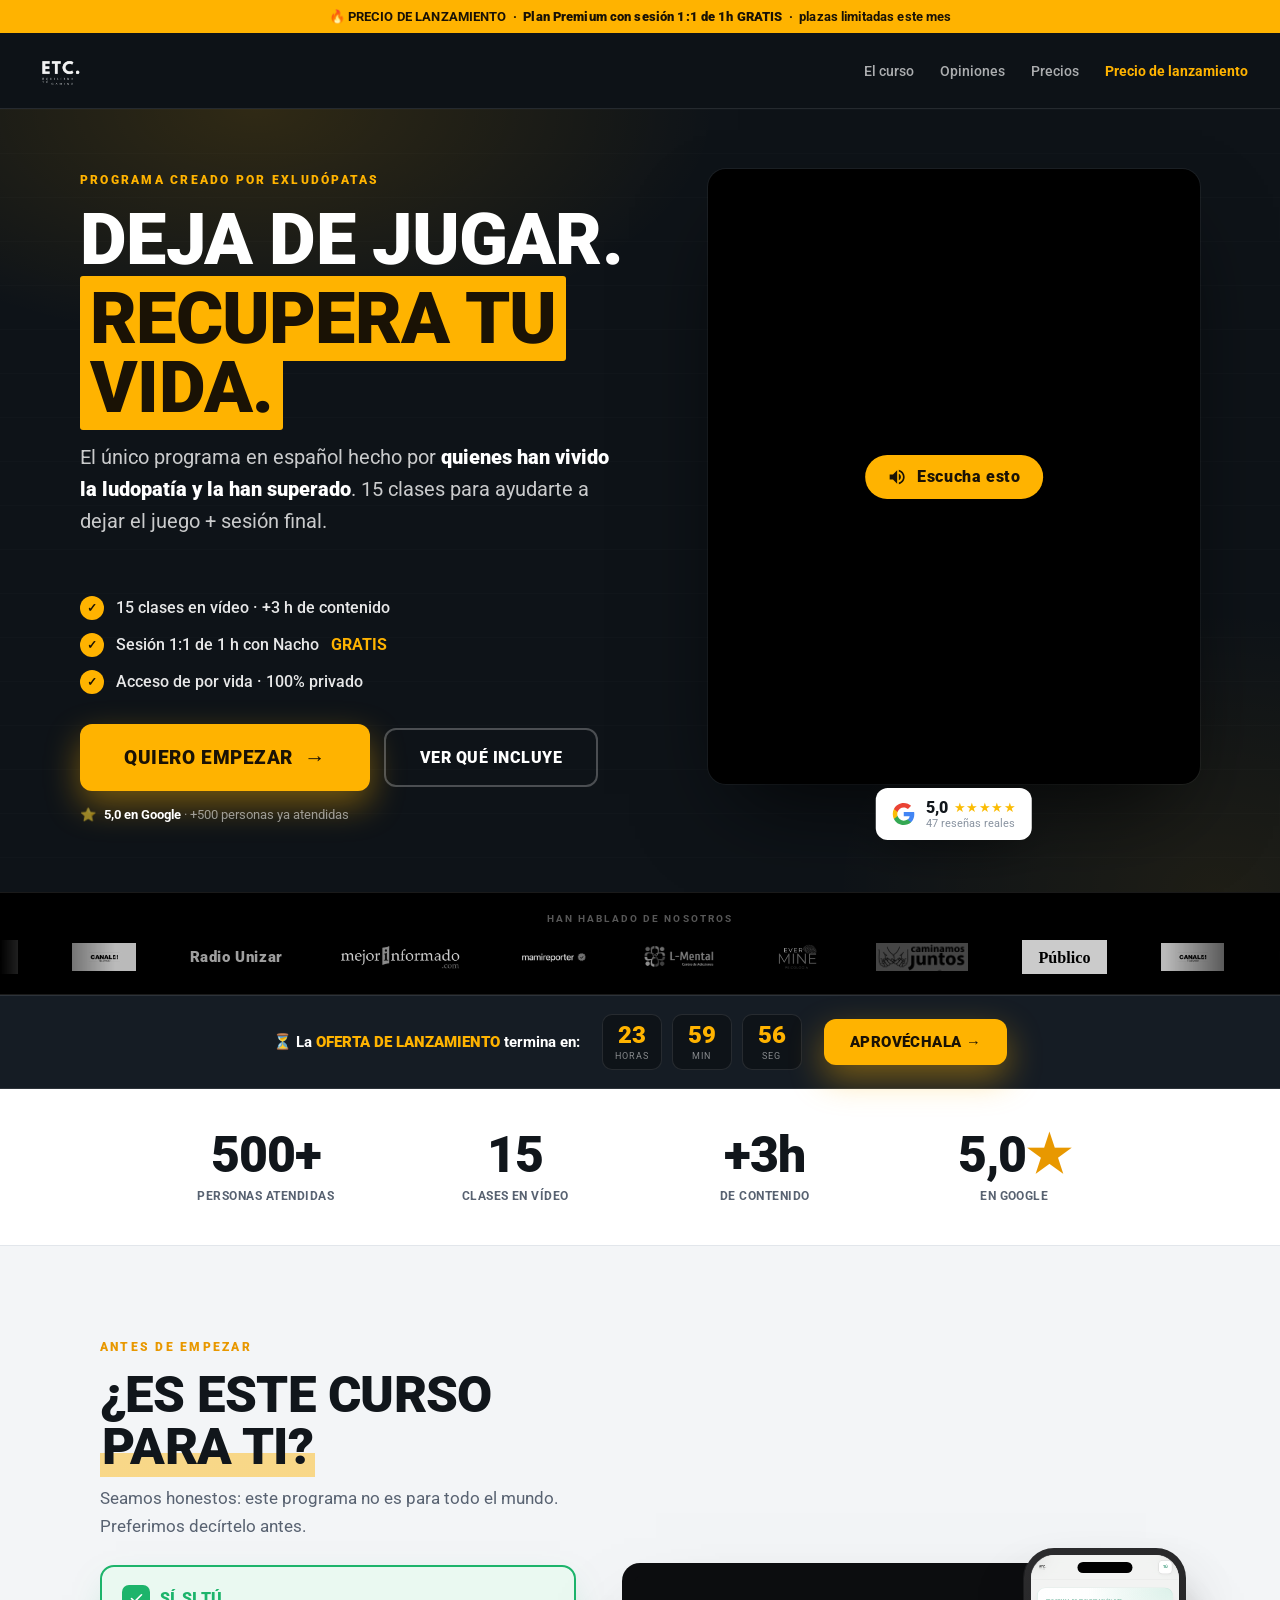
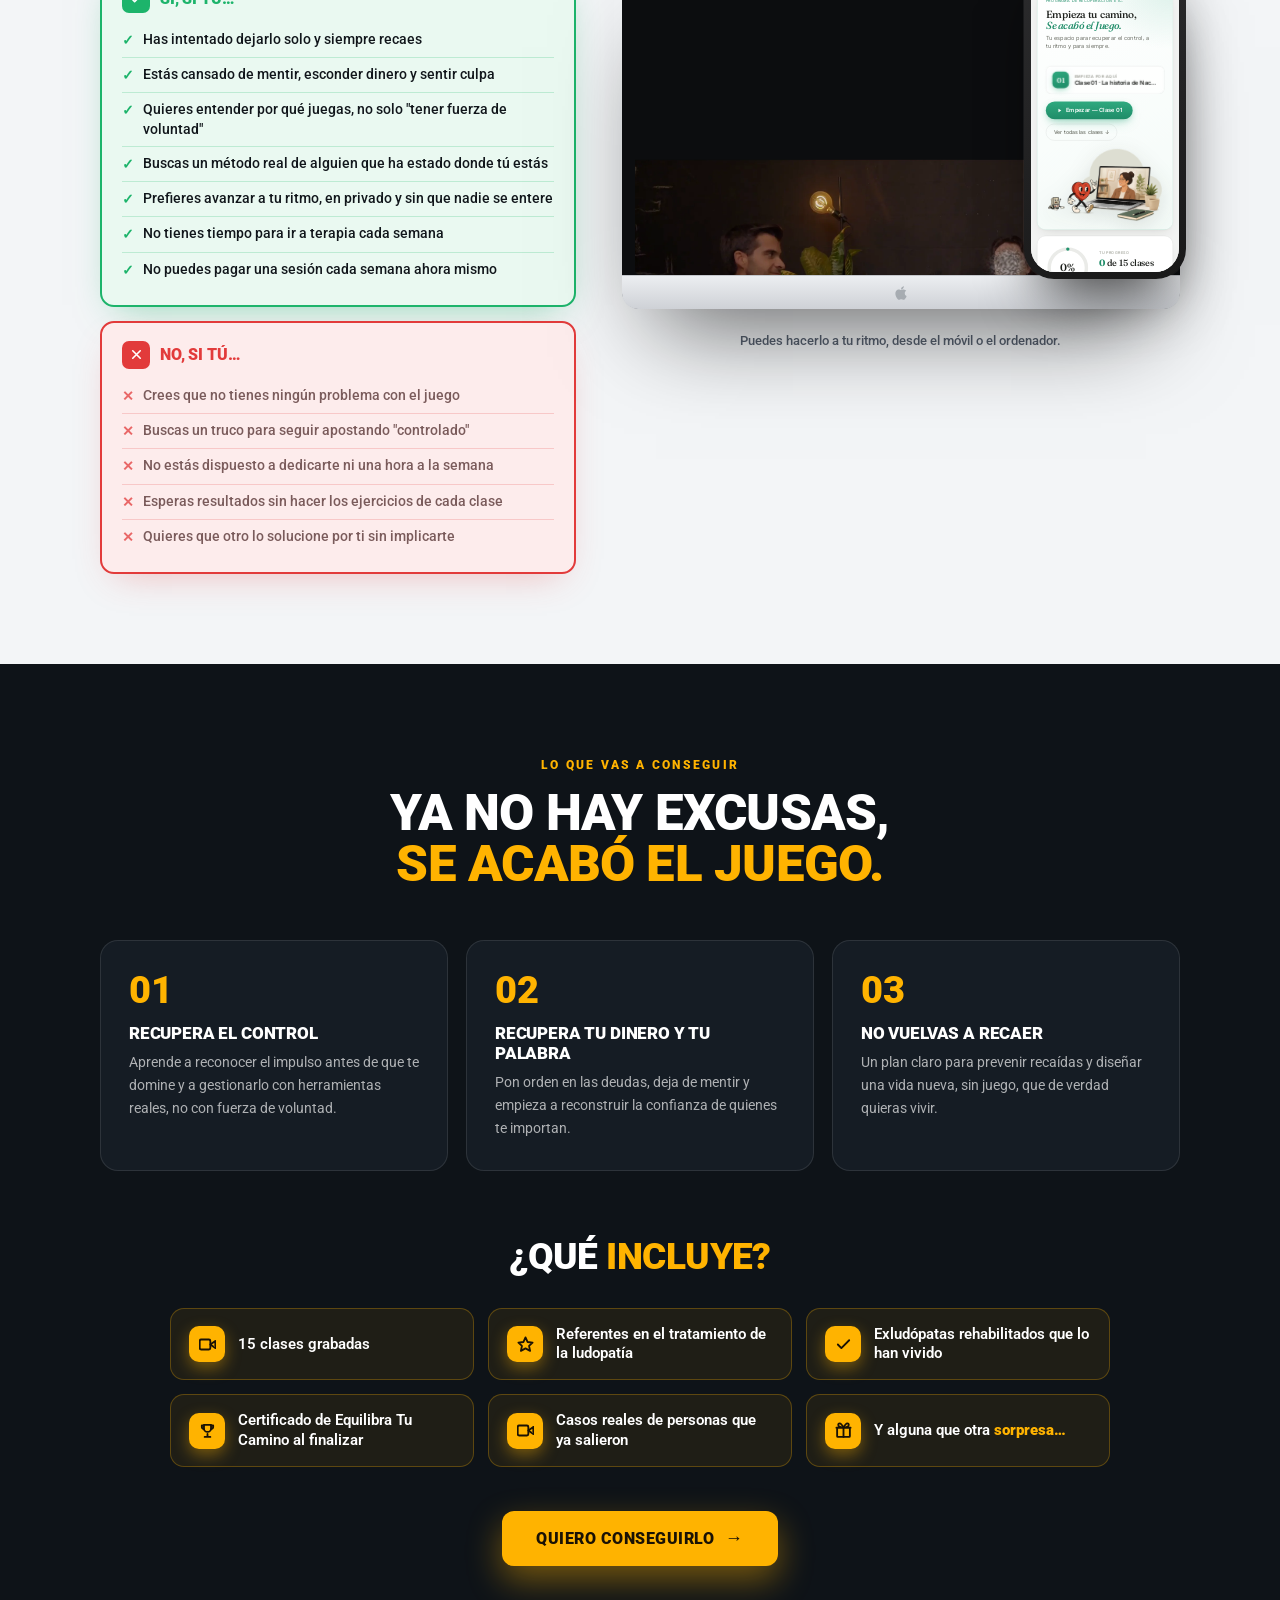
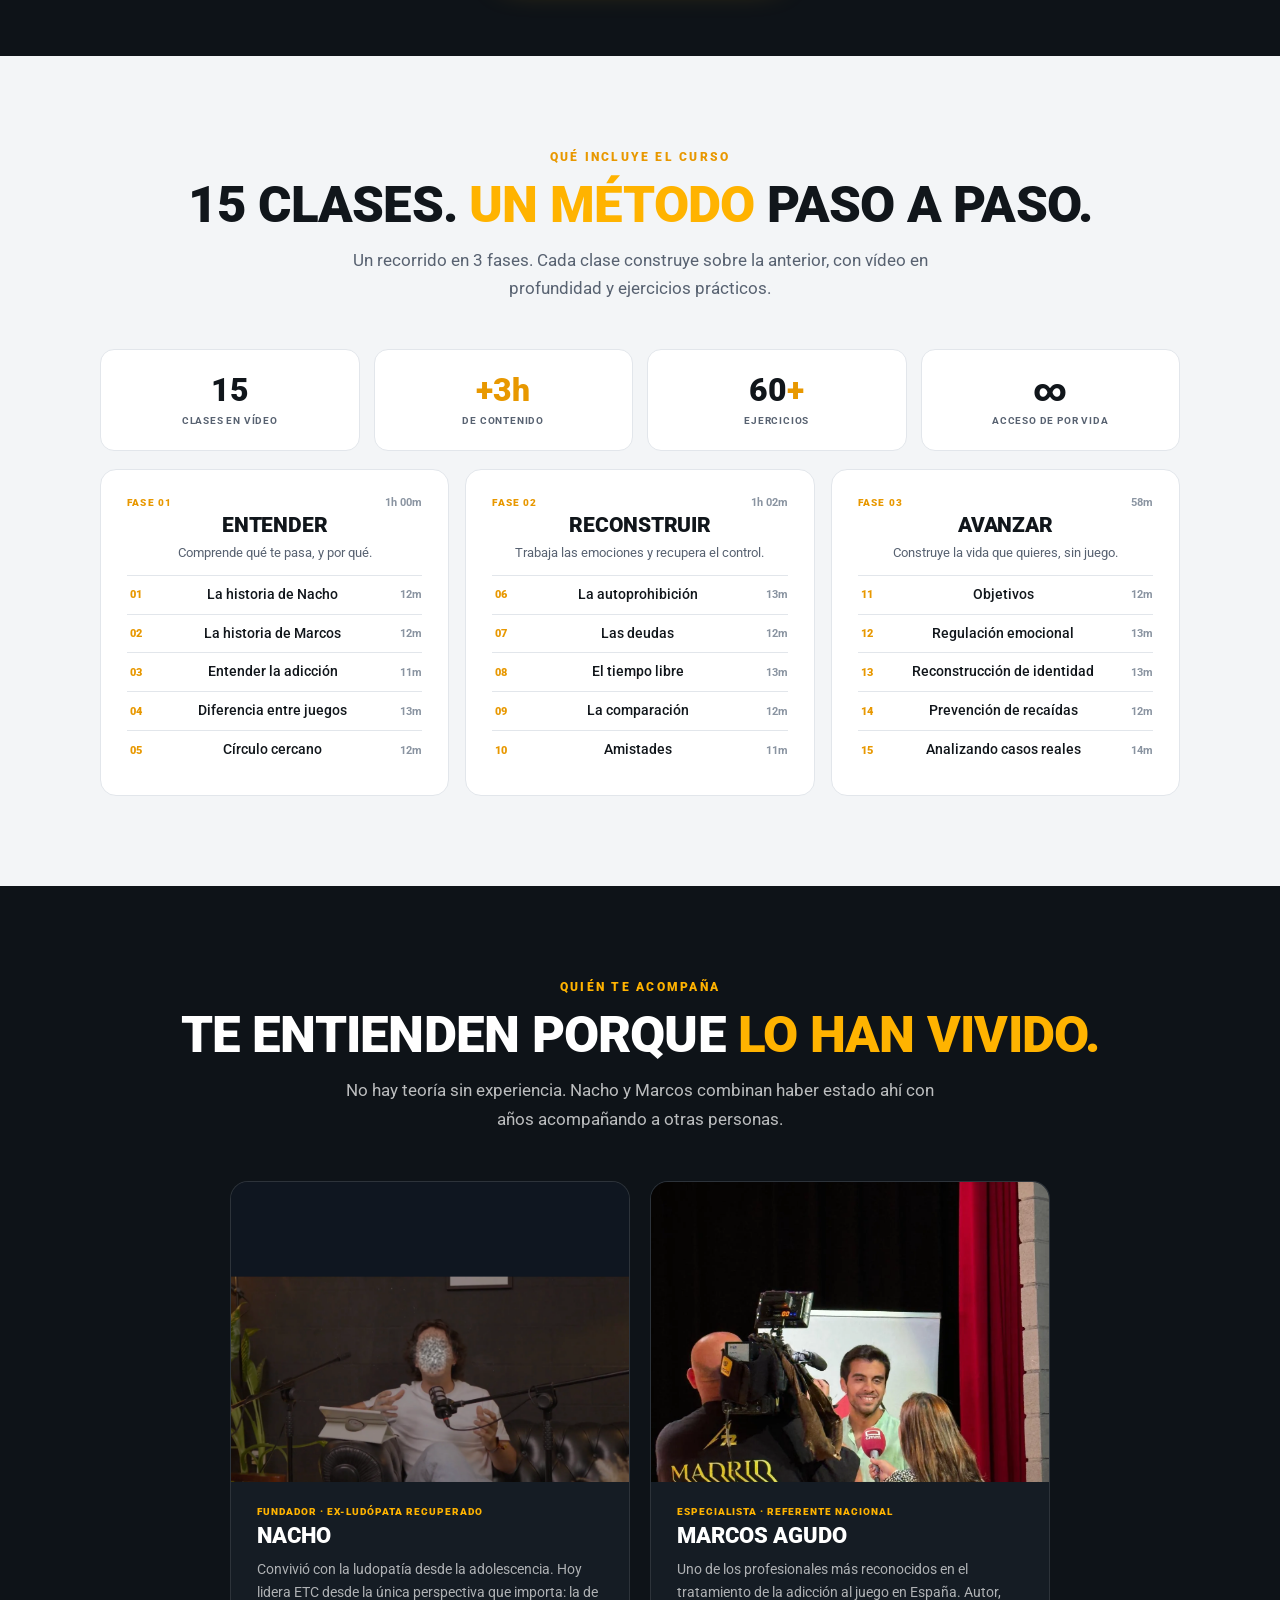
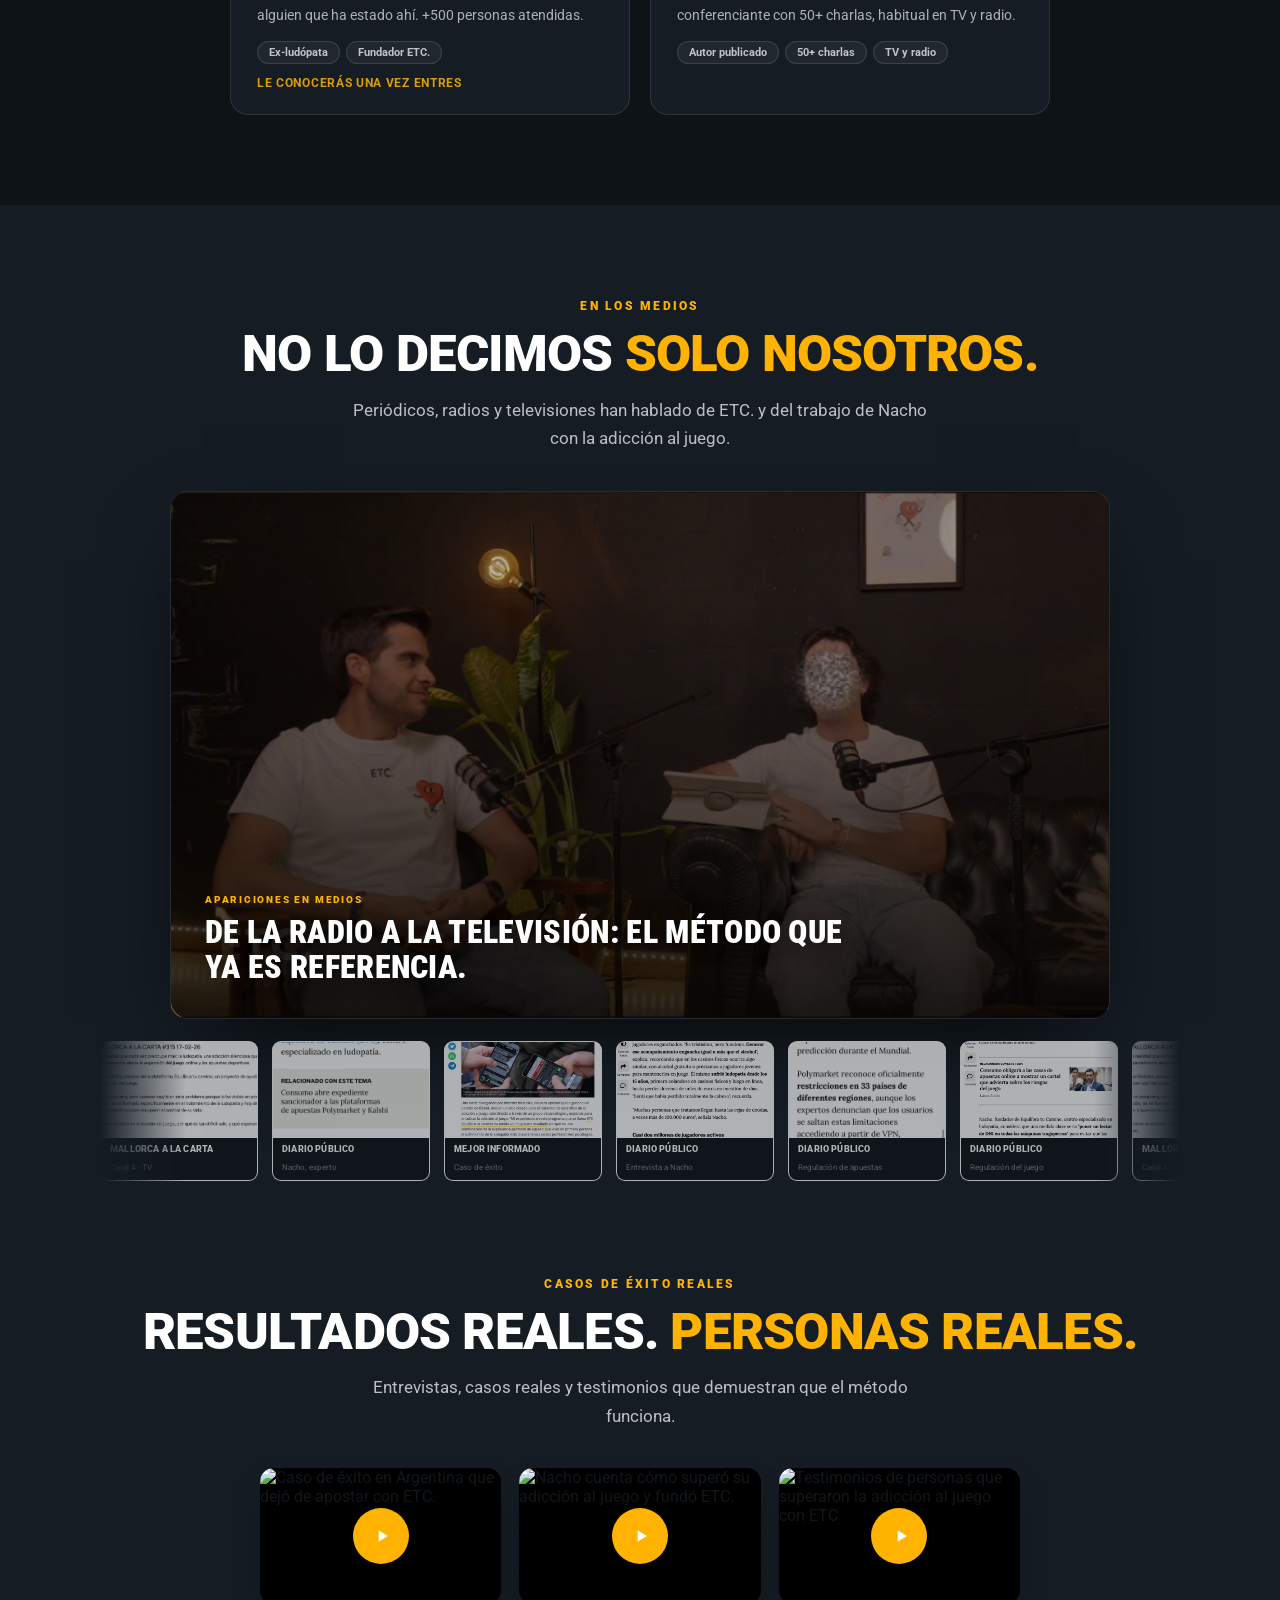
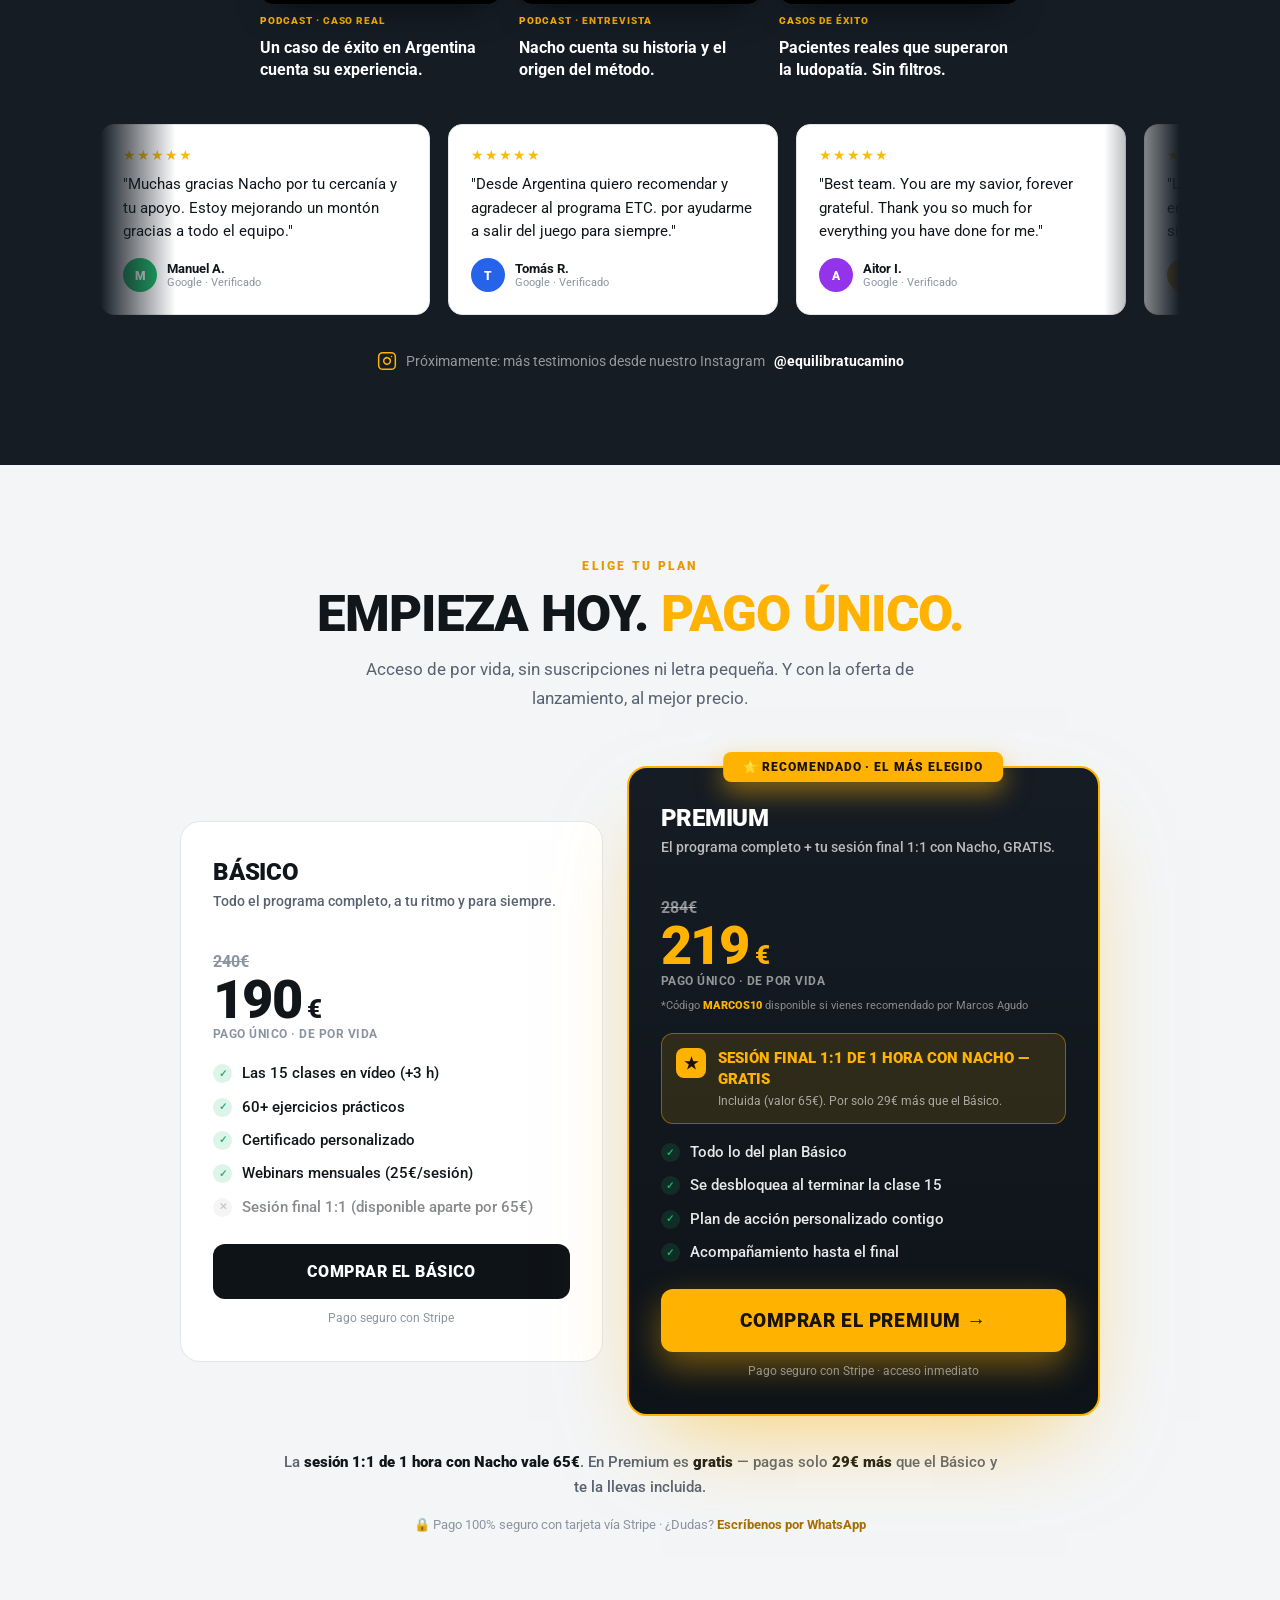
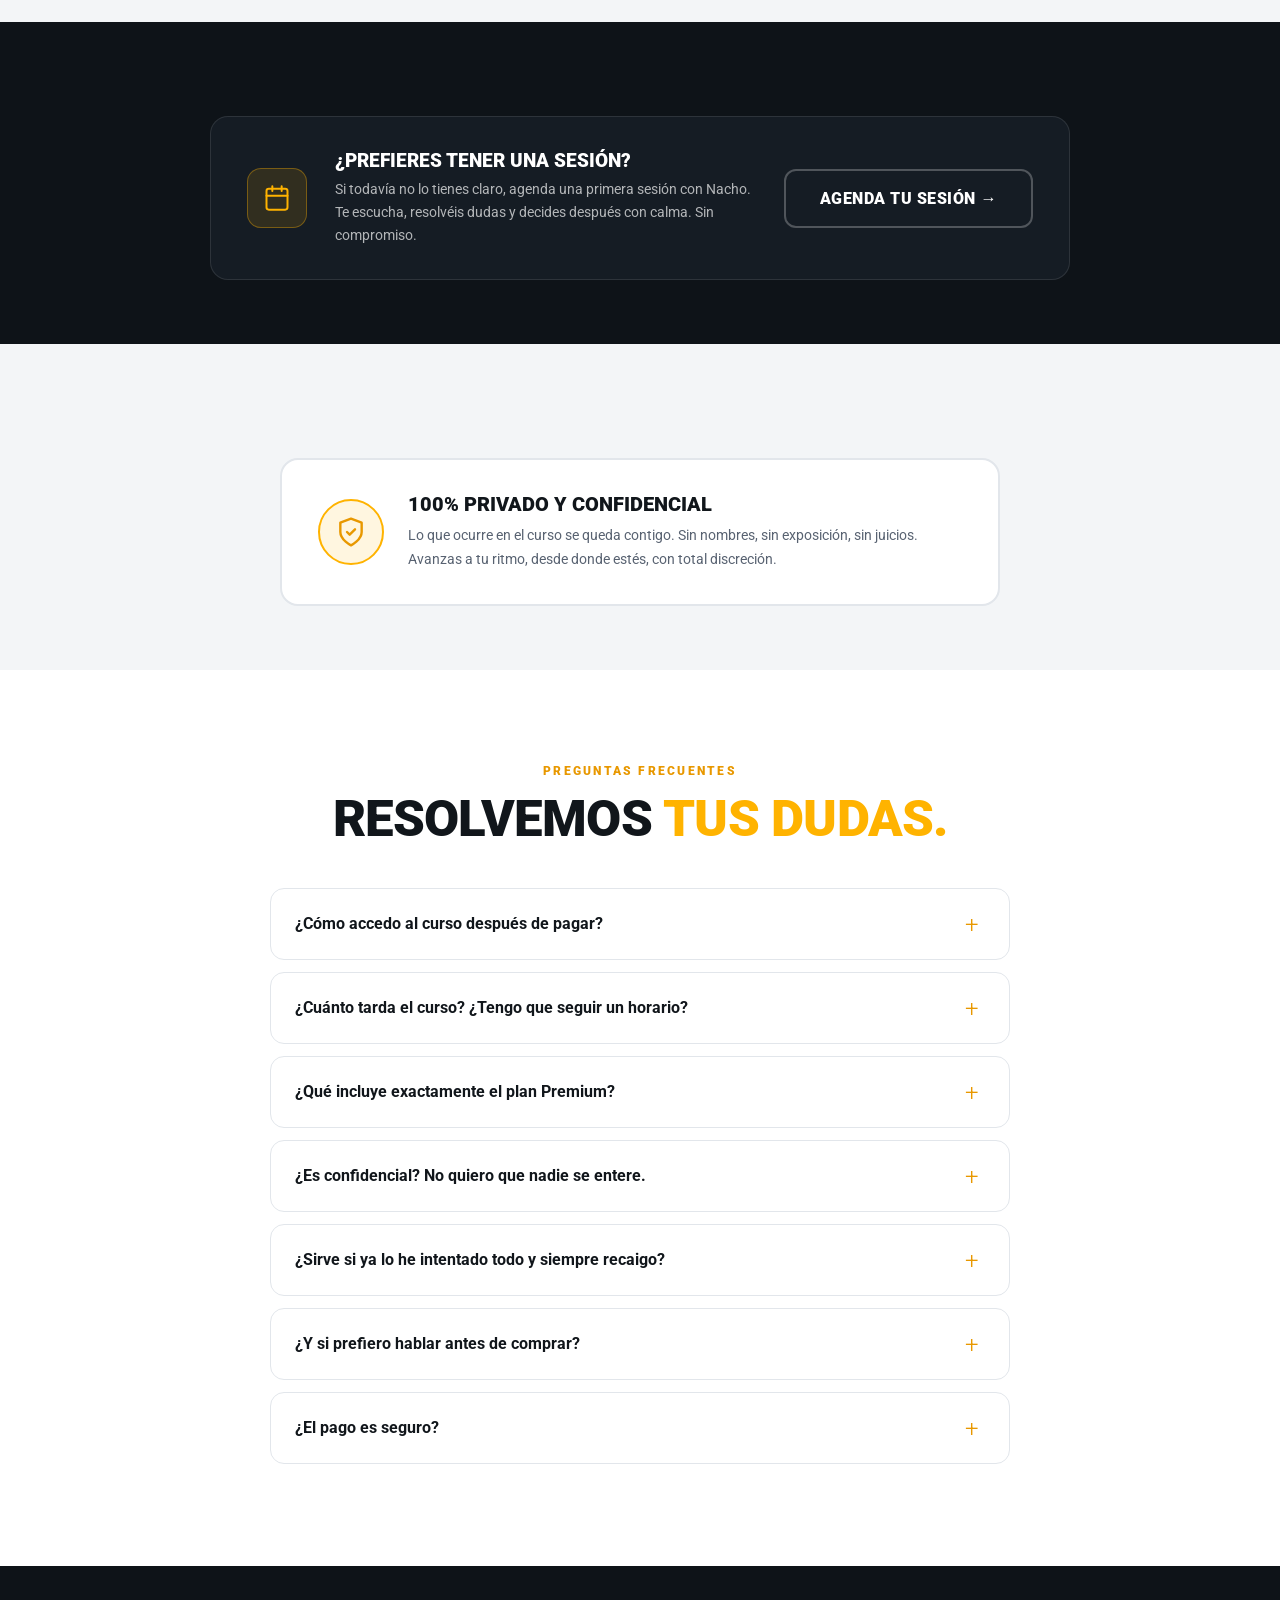
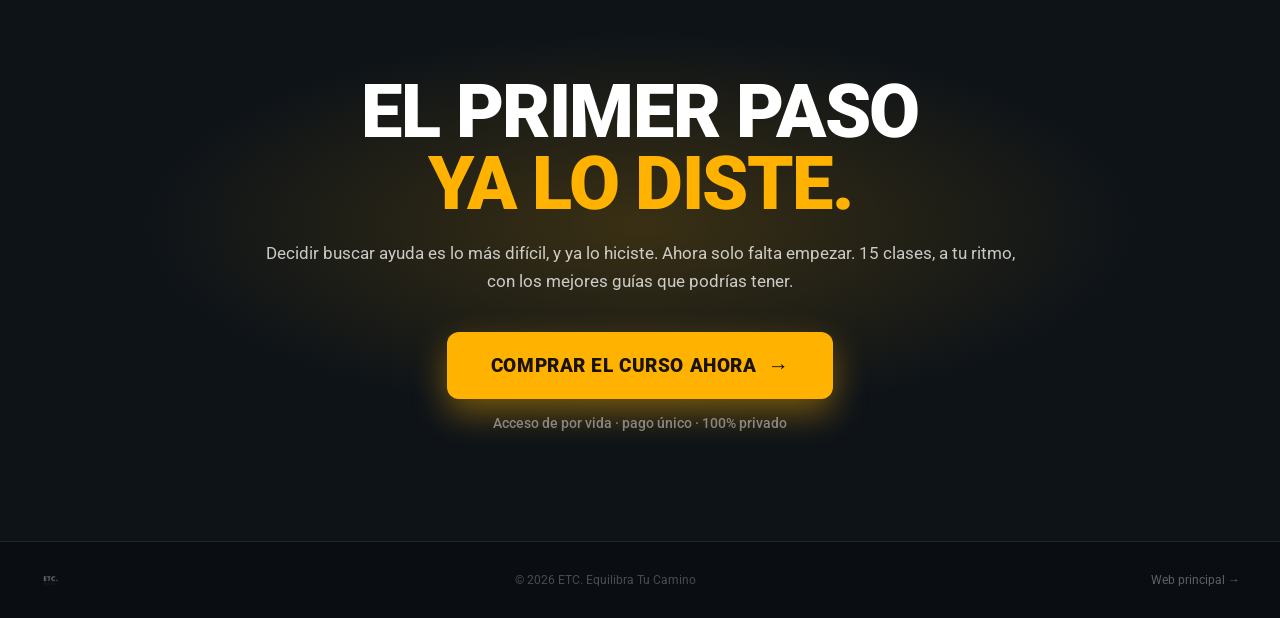
==== index.html @ bd77678f "VSL: autoplay muted al cargar, Escucha esto activa el sonido Co-Authored-By: Claude Sonnet 4.6 <nore" ====
<!DOCTYPE html>
<html lang="es">
<head>
  <meta charset="UTF-8">
  <meta name="viewport" content="width=device-width, initial-scale=1.0">
  <link rel="icon" type="image/svg+xml" href="images/favicon-landing.svg">
  <link rel="icon" type="image/png" sizes="32x32" href="images/favicon-landing-32.png">
  <link rel="icon" type="image/png" sizes="512x512" href="images/favicon-landing.png">
  <link rel="apple-touch-icon" href="images/apple-touch-icon.png">
  <title>Se Acabó el Juego — El curso para dejar la ludopatía de una vez | ETC.</title>
  <meta name="description" content="15 clases creadas por exludópatas para dejar de jugar y no recaer. Método probado por +500 personas. Acceso de por vida, certificado y sesión 1:1 con Nacho.">
  <meta property="og:type" content="website">
  <meta property="og:site_name" content="ETC. Equilibra Tu Camino">
  <meta property="og:title" content="Se Acabó el Juego — Ya se acabaron las excusas">
  <meta property="og:description" content="15 clases para salir del juego de verdad. +500 personas · 5,0★ en Google.">
  <meta property="og:image" content="https://curso.equilibratucamino.com/images/og-curso.png">
  <meta property="og:image:width" content="1200">
  <meta property="og:image:height" content="630">
  <meta property="og:url" content="https://curso.equilibratucamino.com/">
  <meta name="twitter:card" content="summary_large_image">
  <meta name="twitter:title" content="Se Acabó el Juego — Ya se acabaron las excusas">
  <meta name="twitter:description" content="15 clases para salir del juego de verdad. +500 personas · 5,0★ en Google.">
  <meta name="twitter:image" content="https://curso.equilibratucamino.com/images/og-curso.png">
  <link rel="preconnect" href="https://fonts.googleapis.com">
  <link rel="preconnect" href="https://fonts.gstatic.com" crossorigin>
  <link href="https://fonts.googleapis.com/css2?family=Roboto:ital,wght@0,400;0,500;0,700;0,900;1,700;1,900&family=Roboto+Condensed:wght@700;900&display=swap" rel="stylesheet">
  <style>
    *,*::before,*::after{box-sizing:border-box;margin:0;padding:0;}
    html{font-size:16px;scroll-behavior:smooth;-webkit-font-smoothing:antialiased;}
    body{font-family:'Roboto',-apple-system,sans-serif;color:var(--text);background:var(--ink);overflow-x:hidden;}
    a{text-decoration:none;color:inherit;}
    img{display:block;max-width:100%;}

    :root{
      --gold:#FFB300;
      --gold-d:#E89800;
      --gold-dd:#A86E00;
      --ink:#0E1318;
      --ink-2:#151C24;
      --ink-3:#1C2530;
      --navy:#0A0E13;
      --soft:#F3F5F7;
      --soft-2:#E9ECEF;
      --paper:#FFFFFF;
      --text:#11161B;
      --muted:#586271;
      --subtle:#8A94A1;
      --line:#E2E6EB;
      --line-dk:rgba(255,255,255,.10);
      --green:#1DB46B;
      --red:#E23B3B;
    }

    /* DISPLAY TYPE — Roboto Black, ancha, mayúsculas */
    .disp{font-family:'Roboto',sans-serif;font-weight:900;text-transform:uppercase;letter-spacing:-.01em;line-height:.96;}
    .cond{font-family:'Roboto Condensed','Roboto',sans-serif;}
    .kick{display:inline-block;font-weight:900;font-size:.78rem;letter-spacing:.18em;text-transform:uppercase;color:var(--gold-d);}
    .kick--l{color:var(--gold);}
    .u-gold{color:var(--gold);}
    .hl-gold{background:var(--gold);color:#1A1205;padding:0 .14em;border-radius:3px;box-decoration-break:clone;-webkit-box-decoration-break:clone;}
    .uline{background:linear-gradient(transparent 60%,rgba(255,179,0,.45) 60%);padding:0 .04em;}

    /* ════ TOPBAR ════ */
    .topbar{background:var(--gold);color:#1A1205;text-align:center;font-weight:700;font-size:.82rem;padding:9px 16px;position:relative;z-index:300;letter-spacing:.01em;}
    .topbar b{font-weight:900;}
    @media(max-width:560px){.topbar{font-size:.72rem;padding:8px 10px;}}

    /* ════ NAV ════ */
    .nav{position:sticky;top:0;z-index:250;height:76px;background:rgba(14,19,24,.92);backdrop-filter:blur(18px);display:flex;align-items:center;padding:0 32px;gap:22px;border-bottom:1px solid var(--line-dk);}
    .nav__logo img{height:54px;width:auto;filter:brightness(0) invert(1);opacity:.95;}
    .nav__links{display:flex;align-items:center;gap:26px;margin-left:auto;}
    .nav__link{font-size:.86rem;font-weight:500;color:rgba(255,255,255,.66);transition:color .15s;}
    .nav__link:hover{color:#fff;}
    .nav__cta{background:var(--gold);color:#1A1205;font-size:.85rem;font-weight:900;text-transform:uppercase;letter-spacing:.03em;padding:11px 22px;border-radius:8px;box-shadow:0 6px 18px rgba(255,179,0,.34);transition:transform .15s,box-shadow .15s;}
    .nav__cta:hover{transform:translateY(-2px);box-shadow:0 10px 26px rgba(255,179,0,.5);}
    @media(max-width:760px){.nav__links{display:none;}.nav{padding:0 16px;height:66px;}.nav__logo img{height:46px;}.nav__cta{padding:10px 16px;}}

    /* ════ BUTTONS ════ */
    .btn{display:inline-flex;align-items:center;justify-content:center;gap:11px;font-family:'Roboto',sans-serif;font-weight:900;text-transform:uppercase;letter-spacing:.03em;cursor:pointer;border:none;border-radius:12px;transition:transform .16s,box-shadow .16s,filter .16s;}
    .btn--xl{font-size:1.2rem;padding:22px 44px;}
    .btn--lg{font-size:1.02rem;padding:18px 34px;}
    .btn--gold{background:var(--gold);color:#1A1205;box-shadow:0 14px 34px rgba(255,179,0,.42);animation:pump 2.4s ease-in-out infinite;}
    .btn--gold:hover{transform:translateY(-3px) scale(1.01);filter:brightness(1.05);box-shadow:0 22px 52px rgba(255,179,0,.6);animation-play-state:paused;}
    @keyframes pump{0%,100%{transform:translateY(0) scale(1);box-shadow:0 14px 34px rgba(255,179,0,.4);}50%{transform:translateY(-3px) scale(1.018);box-shadow:0 22px 54px rgba(255,179,0,.62);}}
    @media(prefers-reduced-motion:reduce){.btn--gold{animation:none;}}
    .btn--dark{background:var(--ink);color:#fff;}
    .btn--dark:hover{transform:translateY(-2px);filter:brightness(1.2);}
    .btn--ghost{background:transparent;color:#fff;border:2px solid rgba(255,255,255,.25);}
    .btn--ghost:hover{border-color:var(--gold);color:var(--gold);transform:translateY(-2px);}
    .btn__arr{font-size:1.1em;line-height:1;}

    /* ════ HERO ════ */
    .hero{position:relative;overflow:hidden;background:var(--ink);padding:60px 24px 70px;}
    .hero::before{content:'';position:absolute;inset:0;background:radial-gradient(ellipse 60% 50% at 20% 0%,rgba(255,179,0,.14) 0%,transparent 60%),radial-gradient(ellipse 50% 60% at 95% 100%,rgba(255,179,0,.07) 0%,transparent 60%);pointer-events:none;}
    .hero::after{content:'';position:absolute;inset:0;background-image:linear-gradient(rgba(255,255,255,.022) 1px,transparent 1px);background-size:100% 44px;pointer-events:none;opacity:.6;}
    .hero__in{position:relative;z-index:2;max-width:1120px;margin:0 auto;display:grid;grid-template-columns:1.08fr .92fr;grid-template-rows:auto 1fr;grid-template-areas:"copy-top media" "copy-bot media";gap:40px 50px;}
    .hero__copy-top{grid-area:copy-top;}
    .hero__copy-bot{grid-area:copy-bot;}
    .hero__media{grid-area:media;position:relative;z-index:2;}
    .hero__h1{font-size:clamp(2.6rem,5.6vw,4.9rem);color:#fff;margin:18px 0 20px;}
    .hero__h1 .ln{display:block;}
    /* Entrada escalonada y dramática del titular: L1 desde la izquierda, L2 desde la derecha */
    @keyframes heroInL{from{opacity:0;transform:translateX(-80px);filter:blur(7px);}to{opacity:1;transform:translateX(0);filter:blur(0);}}
    @keyframes heroInR{from{opacity:0;transform:translateX(80px);filter:blur(7px);}to{opacity:1;transform:translateX(0);filter:blur(0);}}
    .hero__h1 .ln{opacity:0;will-change:transform,opacity,filter;}
    .hero__h1 .ln:nth-child(1){animation:heroInL .95s cubic-bezier(.16,1,.3,1) .15s both;}
    .hero__h1 .ln:nth-child(2){margin-top:.14em;animation:heroInR 1.05s cubic-bezier(.16,1,.3,1) .8s both;}
    @media (prefers-reduced-motion: reduce){.hero__h1 .ln{opacity:1 !important;animation:none !important;transform:none !important;filter:none !important;}}
    .hero__sub{font-size:clamp(1.04rem,1.6vw,1.24rem);font-weight:400;color:rgba(255,255,255,.78);line-height:1.6;max-width:540px;margin-bottom:18px;}
    .hero__sub b{font-weight:900;color:#fff;}
    .hero__ticks{list-style:none;margin:0 0 30px;display:inline-flex;flex-direction:column;gap:13px;text-align:left;}
    .hero__ticks li{display:flex;align-items:center;gap:12px;font-size:1rem;font-weight:500;color:rgba(255,255,255,.9);}
    .hero__ticks .tk{flex-shrink:0;width:24px;height:24px;border-radius:50%;background:var(--gold);color:#1A1205;display:flex;align-items:center;justify-content:center;font-weight:900;font-size:.72rem;}
    .hero__cta{display:flex;flex-wrap:wrap;gap:14px;align-items:center;}
    .hero__guar{margin-top:16px;font-size:.82rem;color:rgba(255,255,255,.55);display:flex;align-items:center;gap:8px;}
    .hero__guar b{color:#fff;font-weight:700;}

    .hero__media{position:relative;z-index:2;}
    .vsl{position:relative;border-radius:18px;overflow:hidden;aspect-ratio:4/5;background:#000;box-shadow:0 40px 90px -30px rgba(0,0,0,.8),0 0 0 1px rgba(255,255,255,.06);cursor:pointer;}
    .vsl img{width:100%;height:100%;object-fit:cover;transition:transform .5s,opacity .3s;}
    .vsl:hover img{transform:scale(1.04);opacity:.9;}
    /* Botón "Mira esto" encima del vídeo */
    .sound-gate{display:none;}
    .vsl__mira{position:absolute;top:50%;left:50%;transform:translate(-50%,-50%);z-index:8;display:flex;align-items:center;gap:10px;background:var(--gold);color:#1A1205;font-family:'Roboto',sans-serif;font-weight:900;font-size:1rem;letter-spacing:.04em;padding:12px 22px;border-radius:999px;border:none;cursor:pointer;box-shadow:0 4px 24px rgba(0,0,0,.45);animation:miraPulse 1.6s ease-in-out infinite;-webkit-tap-highlight-color:transparent;white-space:nowrap;}
    .vsl__mira svg{width:20px;height:20px;fill:#1A1205;flex-shrink:0;}
    @keyframes miraPulse{0%,100%{box-shadow:0 4px 24px rgba(0,0,0,.45),0 0 0 0 rgba(255,179,0,.6);}60%{box-shadow:0 4px 24px rgba(0,0,0,.45),0 0 0 14px rgba(255,179,0,0);}}
    /* mini control mute tras el gate */
    .vsl__unmute-banner{display:none;}
    @keyframes pulse-border{0%,100%{box-shadow:0 0 0 0 rgba(255,255,255,.4);}50%{box-shadow:0 0 0 6px rgba(255,255,255,0);}}
    .vsl__controls{position:absolute;top:10px;right:10px;z-index:6;display:none;gap:6px;}
    .vsl__ctrl{background:rgba(0,0,0,.45);border:none;border-radius:50%;width:32px;height:32px;display:flex;align-items:center;justify-content:center;cursor:pointer;backdrop-filter:blur(4px);}
    .vsl__ctrl svg{width:16px;height:16px;fill:#fff;}
    .vsl iframe{position:absolute;inset:0;width:100%;height:100%;border:0;}
    .gtag{position:absolute;bottom:-18px;left:50%;transform:translateX(-50%);z-index:3;display:flex;align-items:center;gap:10px;background:#fff;border-radius:12px;padding:10px 16px;box-shadow:0 18px 44px -16px rgba(0,0,0,.6);white-space:nowrap;}
    .gtag b{font-weight:900;font-size:1rem;color:var(--text);}
    .gtag .st{color:#FBBC04;font-size:.84rem;letter-spacing:.5px;}
    .gtag .sub{font-size:.66rem;color:var(--subtle);}

    @media(max-width:880px){
      .hero__in{display:flex;flex-direction:column;gap:0;text-align:center;}
      .hero__copy-top{padding:24px 0 18px;text-align:center;}
      .hero__copy-bot{padding:20px 0 0;text-align:center;}
      .hero__sub{margin-left:auto;margin-right:auto;}
      .hero__ticks{align-self:center;align-items:flex-start;}
      .hero__cta,.hero__guar{justify-content:center;}
      .hero__media{width:100%;margin:0;}
      .vsl{aspect-ratio:4/5;border-radius:0;box-shadow:none;}
      .gtag{position:relative;bottom:auto;left:auto;transform:none;margin:16px auto 0;font-size:.82rem;}
    }

    /* ════ COUNTDOWN BAR ════ */
    .cd{background:var(--ink-2);border-top:1px solid var(--line-dk);border-bottom:1px solid var(--line-dk);padding:18px 24px;}
    .cd__in{max-width:1000px;margin:0 auto;display:flex;align-items:center;justify-content:center;gap:22px;flex-wrap:wrap;}
    .cd__txt{font-weight:700;color:#fff;font-size:.96rem;}
    .cd__txt b{color:var(--gold);font-weight:900;text-transform:uppercase;}
    .cd__clock{display:flex;gap:10px;}
    .cd__box{background:var(--ink);border:1px solid var(--line-dk);border-radius:10px;padding:8px 12px;text-align:center;min-width:60px;}
    .cd__n{font-family:'Roboto',sans-serif;font-weight:900;font-size:1.5rem;color:var(--gold);line-height:1;}
    .cd__l{font-size:.56rem;letter-spacing:.1em;text-transform:uppercase;color:rgba(255,255,255,.5);margin-top:4px;}

    /* ════ STATS ════ */
    .stats{background:var(--paper);padding:42px 24px;border-bottom:1px solid var(--line);}
    .stats__g{max-width:980px;margin:0 auto;display:grid;grid-template-columns:repeat(4,1fr);gap:18px;}
    .stat{text-align:center;}
    .stat__n{font-family:'Roboto',sans-serif;font-weight:900;font-size:clamp(2.1rem,4vw,3.1rem);color:var(--text);line-height:1;letter-spacing:-.02em;}
    .stat__n .u{color:var(--gold-d);}
    .stat__l{font-size:.74rem;font-weight:700;text-transform:uppercase;letter-spacing:.04em;color:var(--muted);margin-top:9px;}
    @media(max-width:620px){.stats__g{grid-template-columns:1fr 1fr;gap:28px 14px;}}

    /* ════ SECTIONS ════ */
    .sec{padding:90px 24px;}
    .sec--sm{padding:64px 24px;}
    .wrap{max-width:1080px;margin:0 auto;}
    .center{text-align:center;}
    .bg-soft{background:var(--soft);}
    .bg-paper{background:var(--paper);}
    .bg-ink{background:var(--ink);}
    .bg-ink2{background:var(--ink-2);}
    .h2{font-family:'Roboto',sans-serif;font-weight:900;text-transform:uppercase;line-height:1.0;letter-spacing:-.015em;font-size:clamp(1.9rem,4.2vw,3.2rem);margin:14px 0 0;}
    .bg-soft .h2,.bg-paper .h2{color:var(--text);}
    .bg-ink .h2,.bg-ink2 .h2{color:#fff;}
    .lead{font-size:1.05rem;font-weight:400;line-height:1.7;max-width:600px;margin-top:16px;}
    .center .lead{margin-left:auto;margin-right:auto;}
    .bg-soft .lead,.bg-paper .lead{color:var(--muted);}
    .bg-ink .lead,.bg-ink2 .lead{color:rgba(255,255,255,.72);}

    /* ════ PARA QUIÉN ════ */
    .who{display:grid;grid-template-columns:1fr 1fr;gap:20px;margin-top:48px;text-align:left;}
    .who-c{border-radius:18px;padding:34px 32px;}
    .who-yes{background:#EAF9F1;border:2px solid var(--green);box-shadow:0 14px 36px -16px rgba(29,180,107,.5);}
    .who-no{background:#FDECEC;border:2px solid var(--red);box-shadow:0 14px 36px -16px rgba(226,59,59,.34);}
    .who-c h3{font-family:'Roboto',sans-serif;font-weight:900;text-transform:uppercase;font-size:1.2rem;letter-spacing:-.01em;margin-bottom:18px;display:flex;align-items:center;gap:12px;}
    .who-yes h3{color:var(--green);}
    .who-no h3{color:var(--muted);}
    .who-c h3 .ic{width:36px;height:36px;border-radius:9px;display:flex;align-items:center;justify-content:center;color:#fff;flex-shrink:0;}
    .who-yes h3 .ic{background:var(--green);}
    .who-no h3{color:var(--red);}
    .who-no h3 .ic{background:var(--red);}
    .who-li{display:flex;align-items:flex-start;gap:12px;padding:11px 0;font-size:.97rem;font-weight:500;line-height:1.45;border-top:1px solid var(--line);}
    .who-c .who-li:first-of-type{border-top:none;}
    .who-yes .who-li{color:var(--text);border-top-color:rgba(29,180,107,.22);}
    .who-no .who-li{color:#7A5B5B;border-top-color:rgba(226,59,59,.20);}
    .who-li .b{flex-shrink:0;font-weight:900;margin-top:1px;}
    .who-yes .who-li .b{color:var(--green);}
    .who-no .who-li .b{color:var(--red);opacity:.75;}
    @media(max-width:760px){.who{grid-template-columns:1fr;}}

    /* ════ PARA QUIÉN + MOCKUP DEL CURSO ════ */
    .foryou{display:grid;grid-template-columns:.92fr 1.08fr;gap:46px;align-items:center;text-align:left;}
    .foryou__left .lead{margin:12px 0 0;}
    .who2{display:flex;flex-direction:column;gap:14px;margin-top:24px;}
    .who2 .who-c{padding:18px 20px;border-radius:14px;}
    .who2 .who-c h3{font-size:1rem;margin-bottom:10px;gap:10px;}
    .who2 .who-c h3 .ic{width:28px;height:28px;border-radius:7px;}
    .who2 .who-li{font-size:.86rem;padding:7px 0;gap:9px;line-height:1.4;}
    .devices{position:relative;width:100%;max-width:560px;margin:0 auto;}
    /* iMac moderno */
    .imac{width:100%;}
    .imac__display{position:relative;background:#0c0d0f;border-radius:18px;padding:13px 13px 0;box-shadow:0 50px 90px -34px rgba(0,0,0,.6),0 0 0 1px rgba(255,255,255,.04);}
    .imac__screen{position:relative;width:100%;aspect-ratio:16/9;overflow:hidden;border-radius:5px;background:#0c0d0f;}
    .imac__screen iframe{position:absolute;top:0;left:0;border:0;transform-origin:top left;pointer-events:none;}
    .imac__chin{height:34px;margin:0 -13px;background:linear-gradient(180deg,#eceef1,#ced1d6);border-radius:0 0 16px 16px;display:flex;align-items:center;justify-content:center;border-top:1px solid rgba(0,0,0,.05);}
    .imac__apple{width:14px;height:14px;fill:#9aa0a6;opacity:.8;}
    .imac__neck{width:92px;height:40px;margin:0 auto;background:linear-gradient(180deg,#dadde1,#b8bbc0);clip-path:polygon(24% 0,76% 0,100% 100%,0 100%);}
    .imac__foot{width:62%;max-width:250px;height:11px;margin:0 auto;border-radius:0 0 11px 11px;background:linear-gradient(180deg,#c6c9ce,#a6a9af);box-shadow:0 18px 26px -14px rgba(0,0,0,.45);}
    /* iPhone superpuesto */
    .phone{position:absolute;right:-6px;bottom:30px;width:clamp(118px,29%,164px);background:linear-gradient(160deg,#2c2c2e,#191919);border-radius:30px;padding:7px;box-shadow:0 34px 60px -20px rgba(0,0,0,.78),0 0 0 1px rgba(255,255,255,.07);z-index:3;}
    .phone__island{position:absolute;top:14px;left:50%;transform:translateX(-50%);width:34%;height:11px;background:#000;border-radius:999px;z-index:2;}
    .phone__screen{position:relative;width:100%;aspect-ratio:9/19.3;overflow:hidden;border-radius:24px;background:#fff;}
    .phone__screen iframe{position:absolute;top:0;left:0;border:0;transform-origin:top left;pointer-events:none;}
    .devices__cap{text-align:center;margin-top:24px;font-size:.84rem;color:var(--muted);font-weight:500;}
    @media(max-width:900px){.foryou{grid-template-columns:1fr;gap:40px;}.foryou__left{text-align:center;}.foryou__left .lead,.who2{margin-left:auto;margin-right:auto;}.who2{max-width:460px;}}

    /* ════ CONSEGUIR ════ */
    .get{display:grid;grid-template-columns:repeat(3,1fr);gap:18px;margin-top:50px;text-align:left;}
    .get-c{background:var(--ink-2);border:1px solid var(--line-dk);border-radius:18px;padding:30px 28px;transition:transform .2s,border-color .2s;}
    .get-c:hover{transform:translateY(-5px);border-color:rgba(255,179,0,.45);}
    .get-c .num{font-family:'Roboto',sans-serif;font-weight:900;font-size:2.4rem;color:var(--gold);line-height:1;margin-bottom:14px;}
    .get-c h3{font-weight:900;text-transform:uppercase;font-size:1.05rem;color:#fff;margin-bottom:8px;letter-spacing:-.01em;}
    .get-c p{font-size:.9rem;font-weight:400;color:rgba(255,255,255,.66);line-height:1.6;}
    @media(max-width:820px){.get{grid-template-columns:1fr;}}

    /* ════ ¿QUÉ INCLUYE? ════ */
    .incluye{margin-top:64px;}
    .incluye__h{font-family:'Roboto',sans-serif;font-weight:900;text-transform:uppercase;font-size:clamp(1.5rem,3.2vw,2.3rem);letter-spacing:-.015em;color:#fff;margin-bottom:30px;}
    .incluye__grid{display:grid;grid-template-columns:repeat(3,1fr);gap:14px;max-width:940px;margin:0 auto;}
    .inc{display:flex;align-items:center;gap:13px;background:rgba(255,179,0,.07);border:1px solid rgba(255,179,0,.28);border-radius:14px;padding:16px 18px;text-align:left;opacity:0;transform:translateY(18px);transition:opacity .45s ease,transform .45s cubic-bezier(.22,1,.36,1),background .35s ease,border-color .35s ease,box-shadow .35s ease;}
    .inc:hover{background:rgba(255,179,0,.16);border-color:var(--gold);transform:translateY(-4px);box-shadow:0 0 0 1px var(--gold),0 16px 36px -12px rgba(255,179,0,.5);}
    .incluye.in .inc{opacity:1;transform:none;}
    .incluye.in .inc:nth-child(1){transition-delay:.04s}
    .incluye.in .inc:nth-child(2){transition-delay:.09s}
    .incluye.in .inc:nth-child(3){transition-delay:.14s}
    .incluye.in .inc:nth-child(4){transition-delay:.19s}
    .incluye.in .inc:nth-child(5){transition-delay:.24s}
    .incluye.in .inc:nth-child(6){transition-delay:.29s}
    .inc__ic{flex-shrink:0;width:36px;height:36px;border-radius:10px;background:var(--gold);color:#1A1205;display:flex;align-items:center;justify-content:center;box-shadow:0 6px 16px rgba(255,179,0,.4);}
    .inc__t{font-size:.92rem;font-weight:600;color:#fff;line-height:1.3;}
    .inc__t b{color:var(--gold);font-weight:900;}
    @media(max-width:820px){.incluye__grid{grid-template-columns:1fr;max-width:440px;}}

    /* ════ PROGRAMA ════ */
    .metrics{display:grid;grid-template-columns:repeat(4,1fr);gap:14px;margin:46px 0 18px;}
    .metric{background:#fff;border:1px solid var(--line);border-radius:14px;padding:24px 12px;text-align:center;}
    .metric__n{font-family:'Roboto',sans-serif;font-weight:900;font-size:2rem;color:var(--text);line-height:1;}
    .metric__n .u{color:var(--gold-d);}
    .metric__l{font-size:.62rem;letter-spacing:.08em;text-transform:uppercase;color:var(--muted);margin-top:9px;font-weight:700;}
    .phases{display:grid;grid-template-columns:repeat(3,1fr);gap:16px;}
    .phase{background:#fff;border:1px solid var(--line);border-radius:16px;padding:26px;transition:border-color .25s,transform .25s,box-shadow .25s;}
    .phase:hover{border-color:var(--gold);transform:translateY(-4px);box-shadow:0 18px 44px -22px rgba(0,0,0,.2);}
    /* Entrada en dominó: 01 → 02 → 03 deslizando de izquierda a derecha */
    .phase.reveal{transform:translateX(-70px) rotate(-1.2deg) scale(.96);transition:opacity .5s ease,transform .65s cubic-bezier(.34,1.25,.5,1);transition-delay:0s;}
    .phase.reveal.d1{transition-delay:.22s;}
    .phase.reveal.d2{transition-delay:.44s;}
    .phase.reveal.in{transform:none;}
    .phase__hd{display:flex;align-items:center;justify-content:space-between;margin-bottom:4px;}
    .phase__tag{font-weight:900;font-size:.62rem;letter-spacing:.12em;text-transform:uppercase;color:var(--gold-d);}
    .phase__time{font-size:.66rem;color:var(--subtle);font-weight:700;}
    .phase__name{font-family:'Roboto',sans-serif;font-weight:900;text-transform:uppercase;font-size:1.3rem;color:var(--text);letter-spacing:-.01em;}
    .phase__sub{font-size:.82rem;font-weight:400;color:var(--muted);line-height:1.5;margin:6px 0 12px;}
    .cl{display:flex;align-items:center;gap:11px;padding:10px 0;border-top:1px solid var(--line);}
    .cl__n{font-size:.68rem;font-weight:900;color:var(--gold-d);width:18px;flex-shrink:0;}
    .cl__t{font-size:.86rem;color:var(--text);flex:1;line-height:1.3;font-weight:500;}
    .cl__d{font-size:.66rem;color:var(--subtle);flex-shrink:0;font-weight:700;}
    @media(max-width:820px){.phases{grid-template-columns:1fr;}.metrics{grid-template-columns:1fr 1fr;}}

    /* ════ INSTRUCTORS ════ */
    .inst-grid{display:grid;grid-template-columns:1fr 1fr;gap:20px;max-width:820px;margin:48px auto 0;text-align:left;}
    .inst-card{background:var(--ink-2);border:1px solid var(--line-dk);border-radius:18px;overflow:hidden;transition:transform .2s,border-color .2s;}
    .inst-card:hover{transform:translateY(-4px);border-color:rgba(255,179,0,.4);}
    .inst-photo{width:100%;height:300px;overflow:hidden;background:#0F1620;}
    .inst-photo img{width:100%;height:100%;object-fit:cover;object-position:center 15%;transition:transform .4s;}
    .inst-card:hover .inst-photo img{transform:scale(1.04);}
    .inst-body{padding:24px 26px;}
    .inst-role{font-size:.62rem;font-weight:900;letter-spacing:.1em;text-transform:uppercase;color:var(--gold);margin-bottom:6px;}
    .inst-name{font-family:'Roboto',sans-serif;font-weight:900;text-transform:uppercase;font-size:1.35rem;color:#fff;margin-bottom:10px;}
    .inst-bio{font-size:.87rem;font-weight:400;color:rgba(255,255,255,.66);line-height:1.65;margin-bottom:14px;}
    .inst-tags{display:flex;gap:6px;flex-wrap:wrap;}
    .tag{font-size:.68rem;font-weight:700;color:rgba(255,255,255,.72);background:rgba(255,255,255,.05);border:1px solid rgba(255,255,255,.12);padding:4px 11px;border-radius:100px;}
    @media(max-width:640px){.inst-grid{grid-template-columns:1fr;}}

    /* ════ VIDEOS ════ */
    .vid-grid{display:grid;grid-template-columns:repeat(3,1fr);gap:18px;margin:38px auto 0;text-align:left;max-width:760px;}
    .vid-card{display:flex;flex-direction:column;gap:11px;}
    .vid-label{font-size:.6rem;font-weight:900;letter-spacing:.1em;text-transform:uppercase;color:var(--gold);}
    .vid-desc{font-family:'Roboto',sans-serif;font-weight:700;font-size:1rem;color:#fff;line-height:1.35;}
    .yt-wrap{position:relative;border-radius:14px;overflow:hidden;aspect-ratio:16/9;background:#000;cursor:pointer;box-shadow:0 16px 38px -18px rgba(0,0,0,.7);}
    .yt-thumb{width:100%;height:100%;object-fit:cover;display:block;transition:transform .4s,opacity .3s;}
    .yt-wrap:hover .yt-thumb{transform:scale(1.04);opacity:.9;}
    .yt-play{position:absolute;inset:0;display:flex;align-items:center;justify-content:center;pointer-events:none;}
    .yt-play-btn{width:56px;height:56px;border-radius:50%;background:var(--gold);display:flex;align-items:center;justify-content:center;box-shadow:0 8px 28px rgba(0,0,0,.4);transition:transform .2s;}
    .yt-wrap:hover .yt-play-btn{transform:scale(1.1);}
    .yt-play-btn svg{width:20px;height:20px;fill:#fff;margin-left:3px;}
    .yt-wrap iframe{position:absolute;inset:0;width:100%;height:100%;border:0;}
    @media(max-width:820px){.vid-grid{grid-template-columns:1fr;}}

    /* ════ MARQUEE REVIEWS ════ */
    .marquee{margin-top:44px;overflow:hidden;-webkit-mask-image:linear-gradient(90deg,transparent,#000 7%,#000 93%,transparent);mask-image:linear-gradient(90deg,transparent,#000 7%,#000 93%,transparent);}
    .mq-track{display:flex;gap:18px;width:max-content;animation:scrollX 40s linear infinite;}
    .marquee:hover .mq-track{animation-play-state:paused;}
    @keyframes scrollX{from{transform:translateX(0);}to{transform:translateX(-50%);}}
    .rev{width:330px;flex-shrink:0;background:#fff;border:1px solid var(--line);border-radius:14px;padding:22px;text-align:left;}
    .rev-s{color:#FBBC04;font-size:.88rem;margin-bottom:10px;letter-spacing:1px;}
    .rev-t{font-size:.92rem;font-weight:400;color:var(--text);line-height:1.6;margin-bottom:14px;}
    .rev-a{display:flex;align-items:center;gap:10px;}
    .rev-dot{width:34px;height:34px;border-radius:50%;display:flex;align-items:center;justify-content:center;font-size:.78rem;font-weight:900;color:#fff;flex-shrink:0;}
    .rev-n{font-size:.82rem;font-weight:700;color:var(--text);}
    .rev-src{font-size:.68rem;font-weight:400;color:var(--subtle);}
    .r1{background:#1DB46B;}.r2{background:#2563EB;}.r3{background:#9333EA;}.r4{background:#E89800;}.r5{background:#DC2626;}.r6{background:#0891B2;}
    .ig-note{margin-top:36px;display:inline-flex;align-items:center;gap:9px;font-size:.85rem;font-weight:400;color:rgba(255,255,255,.55);}
    .ig-note svg{color:var(--gold);}
    .ig-note b{color:#fff;font-weight:700;}

    /* ════ PRICING ════ */
    .plans{display:grid;grid-template-columns:1fr 1.12fr;gap:24px;max-width:920px;margin:54px auto 0;align-items:center;text-align:left;}
    .plan{position:relative;border-radius:20px;padding:36px 32px;display:flex;flex-direction:column;}
    .plan--basic{background:#fff;border:1.5px solid var(--line);}
    .plan--prem{background:linear-gradient(180deg,var(--ink-2),var(--ink));border:2.5px solid var(--gold);box-shadow:0 40px 90px -34px rgba(255,179,0,.6);}
    .plan__ribbon{position:absolute;top:-16px;left:50%;transform:translateX(-50%);background:var(--gold);color:#1A1205;font-weight:900;font-size:.72rem;letter-spacing:.08em;text-transform:uppercase;padding:8px 20px;border-radius:8px;box-shadow:0 10px 26px rgba(255,179,0,.5);white-space:nowrap;}
    .plan__name{font-family:'Roboto',sans-serif;font-weight:900;text-transform:uppercase;font-size:1.5rem;letter-spacing:-.01em;}
    .plan--basic .plan__name{color:var(--text);}
    .plan--prem .plan__name{color:#fff;}
    .plan__tagline{font-size:.86rem;font-weight:500;margin-top:6px;line-height:1.45;min-height:42px;}
    .plan--basic .plan__tagline{color:var(--muted);}
    .plan--prem .plan__tagline{color:rgba(255,255,255,.7);}
    .plan__old{font-size:1rem;font-weight:700;text-decoration:line-through;margin:18px 0 0;}
    .plan--basic .plan__old{color:var(--subtle);}
    .plan--prem .plan__old{color:rgba(255,255,255,.5);}
    .plan__price{display:flex;align-items:baseline;gap:6px;margin-top:2px;}
    .plan__amt{font-family:'Roboto',sans-serif;font-weight:900;font-size:3.4rem;line-height:1;letter-spacing:-.03em;}
    .plan--basic .plan__amt{color:var(--text);}
    .plan--prem .plan__amt{color:var(--gold);}
    .plan__cur{font-family:'Roboto',sans-serif;font-weight:900;font-size:1.6rem;}
    .plan--basic .plan__cur{color:var(--text);}
    .plan--prem .plan__cur{color:var(--gold);}
    .plan__once{font-size:.76rem;font-weight:700;text-transform:uppercase;letter-spacing:.04em;margin-bottom:22px;}
    .plan--basic .plan__once{color:var(--subtle);}
    .plan--prem .plan__once{color:rgba(255,255,255,.55);margin-bottom:10px;}
    .plan__promo{font-size:.7rem;line-height:1.4;color:rgba(255,255,255,.5);margin-bottom:20px;}
    .plan__promo b{color:var(--gold);font-weight:900;}
    .plan__feats{display:flex;flex-direction:column;gap:12px;margin-bottom:26px;flex:1;}
    .pf{display:flex;align-items:flex-start;gap:10px;font-size:.92rem;font-weight:500;line-height:1.45;}
    .plan--basic .pf{color:var(--text);}
    .plan--prem .pf{color:rgba(255,255,255,.9);}
    .pf .ck{flex-shrink:0;width:19px;height:19px;border-radius:50%;background:rgba(29,180,107,.15);color:var(--green);display:flex;align-items:center;justify-content:center;font-size:.6rem;font-weight:900;margin-top:1px;}
    .pf--off{opacity:.5;}
    .pf--off .ck{background:rgba(120,130,140,.15);color:var(--subtle);}
    .pf-free{background:rgba(255,179,0,.12);border:1px solid rgba(255,179,0,.4);border-radius:12px;padding:14px;display:flex;gap:12px;align-items:flex-start;margin-bottom:18px;}
    .pf-free .star{flex-shrink:0;width:30px;height:30px;border-radius:8px;background:var(--gold);color:#1A1205;display:flex;align-items:center;justify-content:center;font-weight:900;}
    .pf-free .ft{font-size:.92rem;color:#fff;line-height:1.4;}
    .pf-free .ft b{color:var(--gold);font-weight:900;text-transform:uppercase;}
    .pf-free .ft small{display:block;color:rgba(255,255,255,.6);font-size:.78rem;font-weight:400;margin-top:2px;}
    .plan .btn{width:100%;}
    .plan__sub{text-align:center;font-size:.74rem;margin-top:12px;}
    .plan--basic .plan__sub{color:var(--subtle);}
    .plan--prem .plan__sub{color:rgba(255,255,255,.5);}
    @media(max-width:740px){.plans{grid-template-columns:1fr;gap:34px;}}

    .vnote{max-width:720px;margin:34px auto 0;text-align:center;font-size:.95rem;font-weight:500;color:var(--muted);line-height:1.6;}
    .vnote b{color:var(--text);font-weight:900;}
    .pay-secure{margin-top:18px;font-size:.82rem;color:var(--subtle);text-align:center;}
    .pay-secure a{color:var(--gold-dd);font-weight:700;}

    /* ════ ALT SESIÓN ════ */
    .alt{max-width:860px;margin:30px auto 0;background:var(--ink-2);border:1px solid var(--line-dk);border-radius:18px;padding:32px 36px;display:flex;align-items:center;gap:28px;text-align:left;}
    .alt__ic{flex-shrink:0;width:60px;height:60px;border-radius:14px;background:rgba(255,179,0,.12);border:1px solid rgba(255,179,0,.35);display:flex;align-items:center;justify-content:center;color:var(--gold);}
    .alt h3{font-family:'Roboto',sans-serif;font-weight:900;text-transform:uppercase;font-size:1.2rem;color:#fff;margin-bottom:6px;}
    .alt p{font-size:.9rem;font-weight:400;color:rgba(255,255,255,.68);line-height:1.6;}
    .alt .btn{flex-shrink:0;}
    @media(max-width:720px){.alt{flex-direction:column;text-align:center;}.alt .btn{width:100%;}}

    /* ════ GUARANTEE ════ */
    .guar{max-width:720px;margin:50px auto 0;background:#fff;border:2px solid var(--line);border-radius:18px;padding:32px 36px;display:flex;gap:24px;align-items:center;text-align:left;}
    .guar__ic{flex-shrink:0;width:66px;height:66px;border-radius:50%;background:rgba(255,179,0,.12);border:2px solid var(--gold);display:flex;align-items:center;justify-content:center;color:var(--gold-d);}
    .guar h3{font-family:'Roboto',sans-serif;font-weight:900;text-transform:uppercase;font-size:1.25rem;color:var(--text);margin-bottom:8px;}
    .guar p{font-size:.9rem;font-weight:400;color:var(--muted);line-height:1.65;}
    @media(max-width:560px){.guar{flex-direction:column;text-align:center;}}

    /* ════ FAQ ════ */
    .faq-list{max-width:740px;margin:44px auto 0;text-align:left;}
    .faq-item{border:1.5px solid var(--line);border-radius:14px;margin-bottom:12px;background:#fff;overflow:hidden;transition:border-color .2s;}
    .faq-item.open{border-color:var(--gold);}
    .faq-q{width:100%;background:none;border:none;cursor:pointer;display:flex;align-items:center;justify-content:space-between;gap:16px;padding:22px 24px;text-align:left;font-family:'Roboto',sans-serif;font-size:1.02rem;font-weight:700;color:var(--text);}
    .faq-q__ic{flex-shrink:0;width:26px;height:26px;display:flex;align-items:center;justify-content:center;color:var(--gold-d);transition:transform .25s;font-size:1.5rem;font-weight:300;}
    .faq-item.open .faq-q__ic{transform:rotate(45deg);}
    .faq-a{max-height:0;overflow:hidden;transition:max-height .3s ease;}
    .faq-a__in{padding:0 24px 22px;font-size:.93rem;font-weight:400;color:var(--muted);line-height:1.7;}

    /* ════ FINAL ════ */
    .final{background:var(--ink);padding:110px 24px;text-align:center;position:relative;overflow:hidden;}
    .final::before{content:'';position:absolute;inset:0;background:radial-gradient(ellipse 70% 60% at 50% 45%,rgba(255,179,0,.18) 0%,transparent 56%);pointer-events:none;}
    .final__in{position:relative;z-index:1;max-width:760px;margin:0 auto;}
    .final__h{font-family:'Roboto',sans-serif;font-weight:900;text-transform:uppercase;font-size:clamp(2.3rem,6vw,4.6rem);line-height:.98;letter-spacing:-.02em;color:#fff;margin-bottom:20px;}
    .final__h .u{color:var(--gold);}
    .final__sub{font-size:1.06rem;font-weight:400;color:rgba(255,255,255,.76);margin-bottom:36px;line-height:1.65;}

    /* ════ FOOTER ════ */
    .footer{background:var(--navy);padding:28px 40px;display:flex;align-items:center;justify-content:space-between;flex-wrap:wrap;gap:12px;border-top:1px solid var(--line-dk);}
    .footer__logo img{height:20px;width:auto;filter:brightness(0) invert(1);opacity:.4;}
    .footer__copy{font-size:.72rem;font-weight:400;color:rgba(255,255,255,.26);}
    .footer a{font-size:.75rem;font-weight:400;color:rgba(255,255,255,.34);transition:color .15s;}
    .footer a:hover{color:var(--gold);}

    /* ════ MOBILE CTA ════ */
    .mcta{position:fixed;left:0;right:0;bottom:0;z-index:240;display:none;padding:12px 16px calc(12px + env(safe-area-inset-bottom));background:rgba(14,19,24,.96);backdrop-filter:blur(16px);border-top:1px solid var(--line-dk);}
    .mcta a{display:flex;align-items:center;justify-content:center;gap:8px;background:var(--gold);color:#1A1205;font-size:1rem;font-weight:900;text-transform:uppercase;letter-spacing:.03em;padding:15px;border-radius:12px;box-shadow:0 6px 20px rgba(255,179,0,.5);}
    @media(max-width:760px){.mcta{display:block;}body{padding-bottom:74px;}}

    /* ════ AUTHORITY LOGO BAR ════ */
    .authbar{background:#000;padding:20px 0;overflow:hidden;border-top:1px solid var(--line-dk);border-bottom:1px solid var(--line-dk);}
    .authbar__lbl{text-align:center;font-size:.6rem;font-weight:700;letter-spacing:.22em;text-transform:uppercase;color:rgba(255,255,255,.34);margin-bottom:16px;}
    .authbar__mask{overflow:hidden;-webkit-mask-image:linear-gradient(90deg,transparent,#000 9%,#000 91%,transparent);mask-image:linear-gradient(90deg,transparent,#000 9%,#000 91%,transparent);}
    .authbar__track{display:flex;align-items:center;gap:54px;width:max-content;will-change:transform;}
    .authbar__track img{height:28px;width:auto;max-width:128px;object-fit:contain;filter:grayscale(1) invert(1) brightness(1.2);opacity:.8;flex-shrink:0;pointer-events:none;}
    .authbar__txt{font-family:'Roboto',sans-serif;font-weight:900;font-size:.95rem;letter-spacing:.04em;color:rgba(255,255,255,.62);white-space:nowrap;flex-shrink:0;}

    /* ════ PRENSA (carrusel de capturas, formato libro) ════ */
    .pcar-wrap{position:relative;margin-top:48px;}
    .pcar{display:flex;align-items:flex-start;gap:18px;overflow-x:auto;scroll-snap-type:x mandatory;scroll-behavior:smooth;padding:8px 4px 20px;-webkit-overflow-scrolling:touch;scrollbar-width:none;-webkit-mask-image:linear-gradient(90deg,transparent,#000 4%,#000 96%,transparent);mask-image:linear-gradient(90deg,transparent,#000 4%,#000 96%,transparent);}
    .pcar::-webkit-scrollbar{display:none;}
    .pslide{flex:0 0 auto;width:clamp(210px,64vw,255px);scroll-snap-align:center;background:#fff;border:1px solid rgba(255,255,255,.14);border-radius:14px;overflow:hidden;box-shadow:0 14px 40px -20px rgba(0,0,0,.7);transition:transform .25s,box-shadow .25s;}
    .pslide:hover{transform:translateY(-5px);box-shadow:0 26px 60px -22px rgba(0,0,0,.85);}
    .pslide__img{overflow:hidden;background:#fff;}
    .pslide__img img{width:100%;height:auto;display:block;}
    .pslide__lbl{padding:12px 14px;display:flex;align-items:baseline;gap:7px;flex-wrap:wrap;background:var(--ink);}
    .pslide__src{font-weight:900;font-size:.8rem;color:#fff;text-transform:uppercase;letter-spacing:.02em;}
    .pslide__tag{font-size:.72rem;font-weight:400;color:rgba(255,255,255,.55);}
    .pcar-btn{position:absolute;top:calc(50% - 18px);transform:translateY(-50%);z-index:5;width:52px;height:52px;border-radius:50%;border:none;cursor:pointer;background:var(--gold);color:#1A1205;display:flex;align-items:center;justify-content:center;box-shadow:0 10px 28px rgba(255,179,0,.5);transition:transform .15s,filter .15s;}
    .pcar-btn:hover{filter:brightness(1.06);transform:translateY(-50%) scale(1.08);}
    .pcar-btn svg{width:24px;height:24px;}
    .pcar-btn--prev{left:-8px;}
    .pcar-btn--next{right:-8px;}
    .pcar-hint{margin-top:6px;font-size:.78rem;font-weight:500;color:var(--subtle);display:inline-flex;align-items:center;gap:8px;}
    @media(max-width:760px){.pcar-btn{display:none;}}

    /* ════ COLLAGE DE PRENSA (mosaico de tamaños) ════ */
    .collage{column-count:4;column-gap:13px;max-width:880px;margin:34px auto 0;}
    .clip{break-inside:avoid;margin:0 0 13px;background:#fff;border-radius:10px;overflow:hidden;box-shadow:0 12px 30px -16px rgba(0,0,0,.75);border:1px solid rgba(255,255,255,.08);transition:transform .35s ease,box-shadow .35s ease;}
    .clip:hover{transform:translateY(-4px) scale(1.02);box-shadow:0 0 0 1px var(--gold),0 22px 50px -16px rgba(255,179,0,.45);}
    .clip--feat{max-width:660px;margin:32px auto 16px;}
    .clip img{width:100%;height:auto;display:block;}
    .clip__lbl{padding:8px 10px;background:var(--ink);text-align:left;line-height:1.25;}
    .clip__src{font-weight:900;font-size:.6rem;color:#fff;text-transform:uppercase;letter-spacing:.02em;}
    .clip__tag{font-size:.58rem;color:rgba(255,255,255,.5);}
    @media(max-width:980px){.collage{column-count:3;max-width:640px;}}
    @media(max-width:620px){.collage{column-count:2;max-width:420px;column-gap:10px;}.clip{margin-bottom:10px;}}

    /* Banner cinematográfico de podcast (autoridad de lujo) */
    .podcast-hero{position:relative;max-width:940px;margin:38px auto 6px;aspect-ratio:16/9;border-radius:18px;overflow:hidden;
      background-image:url('images/podcast-landing.png'), radial-gradient(130% 115% at 26% 12%, #2a2411 0%, #17130c 48%, #0b0906 78%);
      background-size:cover;background-position:center;background-repeat:no-repeat;
      box-shadow:0 34px 90px -34px rgba(0,0,0,.9);border:1px solid rgba(255,255,255,.07);}
    .podcast-hero::after{content:'';position:absolute;inset:0;background:linear-gradient(180deg,rgba(8,6,4,.18) 20%,rgba(8,6,4,.82) 100%);}
    .podcast-hero__txt{position:absolute;left:0;right:0;bottom:0;z-index:2;padding:clamp(20px,3vw,34px);text-align:left;}
    .podcast-hero__kick{display:inline-block;font-size:.62rem;font-weight:900;letter-spacing:.18em;text-transform:uppercase;color:var(--gold);margin-bottom:10px;}
    .podcast-hero__q{color:#fff;font-family:'Roboto Condensed','Roboto',sans-serif;font-weight:900;text-transform:uppercase;line-height:1.08;letter-spacing:.01em;font-size:clamp(1.25rem,3.4vw,2rem);max-width:660px;text-shadow:0 2px 20px rgba(0,0,0,.5);}

    /* Carrusel de recortes de prensa: pequeños, sutiles, en movimiento continuo */
    .press-mq{margin:22px auto 0;overflow:hidden;-webkit-mask-image:linear-gradient(90deg,transparent,#000 8%,#000 92%,transparent);mask-image:linear-gradient(90deg,transparent,#000 8%,#000 92%,transparent);}
    .press-track{display:flex;gap:14px;width:max-content;animation:scrollX 55s linear infinite;}
    .press-mq:hover .press-track{animation-play-state:paused;}
    .pclip{width:158px;flex-shrink:0;background:#fff;border-radius:9px;overflow:hidden;opacity:.66;filter:saturate(.92);border:1px solid rgba(255,255,255,.08);transition:opacity .35s ease,transform .35s ease;}
    .pclip:hover{opacity:1;transform:translateY(-3px);}
    .pclip img{width:100%;height:96px;object-fit:cover;display:block;}
    .pclip__lbl{padding:6px 9px;background:var(--ink);text-align:left;line-height:1.2;}
    .pclip__src{display:block;font-weight:900;font-size:.55rem;color:#fff;text-transform:uppercase;letter-spacing:.02em;}
    .pclip__tag{font-size:.52rem;color:rgba(255,255,255,.45);}
    @media(max-width:620px){.pclip{width:132px;}.pclip img{height:82px;}}
    /* En ordenador: tarjetas de igual altura (imagen entera centrada sobre blanco) */
    @media(min-width:761px){
      .pcar{align-items:stretch;}
      .pslide{display:flex;flex-direction:column;}
      .pslide__img{height:430px;flex:1;}
      .pslide__img img{height:100%;object-fit:contain;object-position:top center;}
    }

    /* reveal */
    .reveal{opacity:0;transform:translateY(28px);transition:opacity .6s ease,transform .7s cubic-bezier(.34,1.4,.64,1);}
    .reveal.in{opacity:1;transform:none;}
    .reveal.d1{transition-delay:.08s;}.reveal.d2{transition-delay:.16s;}.reveal.d3{transition-delay:.24s;}
    @media(prefers-reduced-motion:reduce){.reveal{opacity:1;transform:none;transition:none;}}
  </style>
</head>
<body>

<!-- TOPBAR -->
<div class="topbar">🔥 PRECIO DE LANZAMIENTO &nbsp;·&nbsp; <b>Plan Premium con sesión 1:1 de 1h GRATIS</b> &nbsp;·&nbsp; plazas limitadas este mes</div>

<!-- NAV -->
<nav class="nav">
  <a href="https://app.equilibratucamino.com" class="nav__logo"><img src="images/logo-etc-transparent.webp" alt="ETC."></a>
  <div class="nav__links">
    <a href="#programa" class="nav__link">El curso</a>
    <a href="#opiniones" class="nav__link">Opiniones</a>
    <a href="#precios" class="nav__link">Precios</a>
    <a href="#precios" class="nav__link" style="color:var(--gold);font-weight:700;">Precio de lanzamiento</a>
  </div>
</nav>

<!-- HERO -->
<section class="hero">
  <div class="hero__in">
    <div class="hero__copy-top">
      <span class="kick kick--l">Programa creado por exludópatas</span>
      <h1 class="disp hero__h1">
        <span class="ln">Deja de jugar.</span>
        <span class="ln"><span class="hl-gold">Recupera tu vida.</span></span>
      </h1>
      <p class="hero__sub">El único programa en español hecho por <b>quienes han vivido la ludopatía y la han superado</b>. 15 clases para ayudarte a dejar el juego + sesión final.</p>
    </div>

    <div class="hero__media">
      <div class="vsl vsl-native" id="vslBox">
        <video id="vslVideo" src="videos/cebo-vsl-new.mp4" playsinline muted preload="auto" style="position:absolute;inset:0;width:100%;height:100%;object-fit:cover;object-position:top center;border:0;"></video>
        <button class="vsl__mira" id="miraBtnEl" onclick="vslStartWithSound()" aria-label="Activar sonido">
          <svg viewBox="0 0 24 24"><path d="M3 9v6h4l5 5V4L7 9H3zm13.5 3c0-1.77-1.02-3.29-2.5-4.03v8.05c1.48-.73 2.5-2.25 2.5-4.02zM14 3.23v2.06c2.89.86 5 3.54 5 6.71s-2.11 5.85-5 6.71v2.06c4.01-.91 7-4.49 7-8.77s-2.99-7.86-7-8.77z"/></svg>
          Escucha esto
        </button>
        <button class="vsl__unmute-banner" id="vslUnmuteBanner" onclick="vslActivateSound()" aria-label="Activar sonido">
          <div class="vsl__unmute-inner">
            <svg viewBox="0 0 24 24"><path d="M3 9v6h4l5 5V4L7 9H3zm13.5 3c0-1.77-1.02-3.29-2.5-4.03v8.05c1.48-.73 2.5-2.25 2.5-4.02zM14 3.23v2.06c2.89.86 5 3.54 5 6.71s-2.11 5.85-5 6.71v2.06c4.01-.91 7-4.49 7-8.77s-2.99-7.86-7-8.77z"/></svg>
            <span>Pulsa para activar el sonido</span>
          </div>
        </button>
        <div class="vsl__controls" id="vslControls">
          <button class="vsl__ctrl" id="vslPauseBtn" onclick="vslTogglePause()" aria-label="Pausar">
            <svg id="icoPause" viewBox="0 0 24 24"><path d="M6 19h4V5H6v14zm8-14v14h4V5h-4z"/></svg>
            <svg id="icoPlay" viewBox="0 0 24 24" style="display:none"><path d="M8 5v14l11-7z"/></svg>
          </button>
          <button class="vsl__ctrl" id="vslMuteBtn" onclick="vslToggleMute()" aria-label="Silenciar">
            <svg id="icoUnmuted" viewBox="0 0 24 24"><path d="M3 9v6h4l5 5V4L7 9H3zm13.5 3c0-1.77-1.02-3.29-2.5-4.03v8.05c1.48-.73 2.5-2.25 2.5-4.02zM14 3.23v2.06c2.89.86 5 3.54 5 6.71s-2.11 5.85-5 6.71v2.06c4.01-.91 7-4.49 7-8.77s-2.99-7.86-7-8.77z"/></svg>
            <svg id="icoMuted" viewBox="0 0 24 24" style="display:none"><path d="M16.5 12c0-1.77-1.02-3.29-2.5-4.03v2.21l2.45 2.45c.03-.2.05-.41.05-.63zm2.5 0c0 .94-.2 1.82-.54 2.64l1.51 1.51C20.63 14.91 21 13.5 21 12c0-4.28-2.99-7.86-7-8.77v2.06c2.89.86 5 3.54 5 6.71zM4.27 3L3 4.27 7.73 9H3v6h4l5 5v-6.73l4.25 4.25c-.67.52-1.42.93-2.25 1.18v2.06c1.38-.31 2.63-.95 3.69-1.81L19.73 21 21 19.73l-9-9L4.27 3zM12 4L9.91 6.09 12 8.18V4z"/></svg>
          </button>
        </div>
      </div>
      <div class="gtag">
        <svg width="24" height="24" viewBox="0 0 48 48" aria-hidden="true"><path fill="#4285F4" d="M45.12 24.5c0-1.56-.14-3.06-.4-4.5H24v8.51h11.84c-.51 2.75-2.06 5.08-4.39 6.64v5.52h7.11c4.16-3.83 6.56-9.47 6.56-16.17z"/><path fill="#34A853" d="M24 46c5.94 0 10.92-1.97 14.56-5.33l-7.11-5.52c-1.97 1.32-4.49 2.1-7.45 2.1-5.73 0-10.58-3.87-12.31-9.07H4.34v5.7C7.96 41.07 15.4 46 24 46z"/><path fill="#FBBC05" d="M11.69 28.18C11.25 26.86 11 25.45 11 24s.25-2.86.69-4.18v-5.7H4.34C2.85 17.09 2 20.45 2 24s.85 6.91 2.34 9.88l7.35-5.7z"/><path fill="#EA4335" d="M24 10.75c3.23 0 6.13 1.11 8.41 3.29l6.31-6.31C34.91 4.18 29.93 2 24 2 15.4 2 7.96 6.93 4.34 14.12l7.35 5.7c1.73-5.2 6.58-9.07 12.31-9.07z"/></svg>
        <div><div style="display:flex;align-items:center;gap:6px;"><b>5,0</b><span class="st">★★★★★</span></div><div class="sub">47 reseñas reales</div></div>
      </div>
    </div>

    <div class="hero__copy-bot">
      <ul class="hero__ticks">
        <li><span class="tk">✓</span> 15 clases en vídeo · +3 h de contenido</li>
        <li><span class="tk">✓</span> Sesión 1:1 de 1 h con Nacho <b style="color:var(--gold)">GRATIS</b></li>
        <li><span class="tk">✓</span> Acceso de por vida · 100% privado</li>
      </ul>
      <div class="hero__cta">
        <a href="#precios" class="btn btn--xl btn--gold">Quiero empezar <span class="btn__arr">→</span></a>
        <a href="#programa" class="btn btn--lg btn--ghost">Ver qué incluye</a>
      </div>
      <div class="hero__guar"><span>⭐</span><span><b>5,0 en Google</b> · +500 personas ya atendidas</span></div>
    </div>
  </div>
</section>

<!-- AUTORIDAD · LOGOS PRENSA -->
<div class="authbar">
  <div class="authbar__lbl">Han hablado de nosotros</div>
  <div class="authbar__mask">
    <div class="authbar__track">
      <img src="images/logo-publico.svg" alt="Diario Público" style="height:34px;">
      <img src="images/logo-canal4.webp" alt="Canal 4">
      <span class="authbar__txt">Radio Unizar</span>
      <img src="images/logo-mejorinformado.webp" alt="Mejor Informado">
      <img src="images/logo-mamireporter.webp" alt="Mamireporter">
      <img src="images/logo-lmental.webp" alt="L-Mental">
      <img src="images/logo-evermine2.webp" alt="Ever Mine Psicología" style="max-width:104px;">
      <img src="images/logo-caminemos.webp" alt="Caminamos Juntos">
      <!-- duplicado para loop infinito -->
      <img src="images/logo-publico.svg" alt="" aria-hidden="true" style="height:34px;">
      <img src="images/logo-canal4.webp" alt="" aria-hidden="true">
      <span class="authbar__txt" aria-hidden="true">Radio Unizar</span>
      <img src="images/logo-mejorinformado.webp" alt="" aria-hidden="true">
      <img src="images/logo-mamireporter.webp" alt="" aria-hidden="true">
      <img src="images/logo-lmental.webp" alt="" aria-hidden="true">
      <img src="images/logo-evermine2.webp" alt="" aria-hidden="true" style="max-width:104px;">
      <img src="images/logo-caminemos.webp" alt="" aria-hidden="true">
    </div>
  </div>
</div>

<!-- COUNTDOWN -->
<section class="cd">
  <div class="cd__in">
    <div class="cd__txt">⏳ La <b>oferta de lanzamiento</b> termina en:</div>
    <div class="cd__clock" id="clock">
      <div class="cd__box"><div class="cd__n" id="cd-h">00</div><div class="cd__l">Horas</div></div>
      <div class="cd__box"><div class="cd__n" id="cd-m">00</div><div class="cd__l">Min</div></div>
      <div class="cd__box"><div class="cd__n" id="cd-s">00</div><div class="cd__l">Seg</div></div>
    </div>
    <a href="#precios" class="btn btn--lg btn--gold" style="padding:14px 26px;font-size:.92rem;">Aprovéchala →</a>
  </div>
</section>

<!-- STATS -->
<section class="stats">
  <div class="stats__g">
    <div class="stat reveal"><div class="stat__n" data-count="500" data-suffix="+">0</div><div class="stat__l">personas atendidas</div></div>
    <div class="stat reveal d1"><div class="stat__n">15</div><div class="stat__l">clases en vídeo</div></div>
    <div class="stat reveal d2"><div class="stat__n" data-count="3" data-prefix="+" data-suffix="h">0</div><div class="stat__l">de contenido</div></div>
    <div class="stat reveal d3"><div class="stat__n">5,0<span class="u">★</span></div><div class="stat__l">en Google</div></div>
  </div>
</section>

<!-- PARA QUIÉN + MOCKUP DEL CURSO -->
<section class="sec bg-soft">
  <div class="wrap foryou">
    <div class="foryou__left">
      <span class="kick reveal">Antes de empezar</span>
      <h2 class="h2 reveal">¿Es este curso <span class="uline">para ti?</span></h2>
      <p class="lead reveal">Seamos honestos: este programa no es para todo el mundo. Preferimos decírtelo antes.</p>
      <div class="who2">
        <div class="who-c who-yes reveal">
          <h3><span class="ic"><svg width="15" height="15" viewBox="0 0 24 24" fill="none" stroke="currentColor" stroke-width="2.6" stroke-linecap="round" stroke-linejoin="round"><path d="M20 6 9 17l-5-5"/></svg></span>Sí, si tú…</h3>
          <div class="who-li"><span class="b">✓</span>Has intentado dejarlo solo y siempre recaes</div>
          <div class="who-li"><span class="b">✓</span>Estás cansado de mentir, esconder dinero y sentir culpa</div>
          <div class="who-li"><span class="b">✓</span>Quieres entender por qué juegas, no solo "tener fuerza de voluntad"</div>
          <div class="who-li"><span class="b">✓</span>Buscas un método real de alguien que ha estado donde tú estás</div>
          <div class="who-li"><span class="b">✓</span>Prefieres avanzar a tu ritmo, en privado y sin que nadie se entere</div>
          <div class="who-li"><span class="b">✓</span>No tienes tiempo para ir a terapia cada semana</div>
          <div class="who-li"><span class="b">✓</span>No puedes pagar una sesión cada semana ahora mismo</div>
        </div>
        <div class="who-c who-no reveal d1">
          <h3><span class="ic"><svg width="15" height="15" viewBox="0 0 24 24" fill="none" stroke="currentColor" stroke-width="2.6" stroke-linecap="round" stroke-linejoin="round"><path d="M18 6 6 18M6 6l12 12"/></svg></span>No, si tú…</h3>
          <div class="who-li"><span class="b">✕</span>Crees que no tienes ningún problema con el juego</div>
          <div class="who-li"><span class="b">✕</span>Buscas un truco para seguir apostando "controlado"</div>
          <div class="who-li"><span class="b">✕</span>No estás dispuesto a dedicarte ni una hora a la semana</div>
          <div class="who-li"><span class="b">✕</span>Esperas resultados sin hacer los ejercicios de cada clase</div>
          <div class="who-li"><span class="b">✕</span>Quieres que otro lo solucione por ti sin implicarte</div>
        </div>
      </div>
    </div>

    <div class="foryou__right reveal d1">
      <div class="devices">
        <div class="imac">
          <div class="imac__display">
            <div class="imac__screen"><img src="images/podcast-landing.webp" alt="El curso por dentro" loading="lazy" style="width:100%;height:100%;object-fit:cover;object-position:top center;display:block;"></div>
            <div class="imac__chin"><svg class="imac__apple" viewBox="0 0 170 170" aria-hidden="true"><path d="M150.37 130.25c-2.45 5.66-5.35 10.87-8.71 15.66-4.58 6.53-8.33 11.05-11.22 13.56-4.48 4.12-9.28 6.23-14.42 6.35-3.69 0-8.14-1.05-13.32-3.18-5.2-2.12-9.97-3.17-14.34-3.17-4.58 0-9.49 1.05-14.75 3.17-5.26 2.13-9.5 3.24-12.74 3.35-4.93.21-9.84-1.96-14.75-6.52-3.13-2.73-7.04-7.41-11.73-14.04-5.04-7.08-9.17-15.29-12.41-24.65-3.47-10.11-5.21-19.9-5.21-29.38 0-10.86 2.35-20.22 7.04-28.07 3.7-6.3 8.61-11.28 14.76-14.93 6.15-3.65 12.79-5.51 19.95-5.63 3.91 0 9.05 1.21 15.43 3.59 6.36 2.39 10.45 3.6 12.24 3.6 1.34 0 5.88-1.42 13.57-4.24 7.27-2.62 13.42-3.7 18.45-3.27 13.63 1.1 23.87 6.47 30.68 16.15-12.19 7.39-18.22 17.73-18.1 31 .11 10.34 3.86 18.94 11.23 25.77 3.34 3.17 7.07 5.62 11.22 7.36-.9 2.61-1.85 5.11-2.86 7.51zM119.11 7.24c0 8.1-2.96 15.67-8.86 22.67-7.12 8.32-15.73 13.13-25.07 12.37a25.2 25.2 0 0 1-.19-3.07c0-7.78 3.39-16.1 9.4-22.91 3-3.45 6.82-6.31 11.45-8.6 4.62-2.25 8.99-3.5 13.1-3.71.12 1.08.16 2.17.16 3.24z"/></svg></div>
          </div>
        </div>
        <div class="phone">
          <div class="phone__island"></div>
          <div class="phone__screen"><iframe width="390" height="840" src="dashboard.html?mockup=1" title="El curso en el móvil" loading="lazy" scrolling="no" aria-hidden="true" tabindex="-1"></iframe></div>
        </div>
      </div>
      <p class="devices__cap">Puedes hacerlo a tu ritmo, desde el móvil o el ordenador.</p>
    </div>
  </div>
</section>

<!-- LO QUE VAS A CONSEGUIR -->
<section class="sec bg-ink center">
  <div class="wrap">
    <span class="kick kick--l reveal">Lo que vas a conseguir</span>
    <h2 class="h2 reveal">Ya no hay excusas,<br><span class="u-gold">se acabó el juego.</span></h2>
    <div class="get">
      <div class="get-c reveal"><div class="num">01</div><h3>Recupera el control</h3><p>Aprende a reconocer el impulso antes de que te domine y a gestionarlo con herramientas reales, no con fuerza de voluntad.</p></div>
      <div class="get-c reveal d1"><div class="num">02</div><h3>Recupera tu dinero y tu palabra</h3><p>Pon orden en las deudas, deja de mentir y empieza a reconstruir la confianza de quienes te importan.</p></div>
      <div class="get-c reveal d2"><div class="num">03</div><h3>No vuelvas a recaer</h3><p>Un plan claro para prevenir recaídas y diseñar una vida nueva, sin juego, que de verdad quieras vivir.</p></div>
    </div>
    <div class="incluye reveal">
      <h3 class="incluye__h">¿Qué <span class="u-gold">incluye?</span></h3>
      <div class="incluye__grid">
        <div class="inc"><span class="inc__ic"><svg width="17" height="17" viewBox="0 0 24 24" fill="none" stroke="currentColor" stroke-width="2.6" stroke-linecap="round" stroke-linejoin="round"><polygon points="23 7 16 12 23 17 23 7"/><rect x="1" y="5" width="15" height="14" rx="2"/></svg></span><span class="inc__t">15 clases grabadas</span></div>
        <div class="inc"><span class="inc__ic"><svg width="17" height="17" viewBox="0 0 24 24" fill="none" stroke="currentColor" stroke-width="2.6" stroke-linecap="round" stroke-linejoin="round"><path d="M12 2 15 8.5 22 9.3l-5 4.6L18.5 21 12 17.5 5.5 21 7 13.9l-5-4.6L9 8.5z"/></svg></span><span class="inc__t">Referentes en el tratamiento de la ludopatía</span></div>
        <div class="inc"><span class="inc__ic"><svg width="17" height="17" viewBox="0 0 24 24" fill="none" stroke="currentColor" stroke-width="2.6" stroke-linecap="round" stroke-linejoin="round"><path d="M20 6 9 17l-5-5"/></svg></span><span class="inc__t">Exludópatas rehabilitados que lo han vivido</span></div>
        <div class="inc"><span class="inc__ic"><svg width="17" height="17" viewBox="0 0 24 24" fill="none" stroke="currentColor" stroke-width="2.6" stroke-linecap="round" stroke-linejoin="round"><path d="M8 21h8M12 17v4M7 4h10v5a5 5 0 0 1-10 0Z"/><path d="M17 5h3v2a3 3 0 0 1-3 3M7 5H4v2a3 3 0 0 0 3 3"/></svg></span><span class="inc__t">Certificado de Equilibra Tu Camino al finalizar</span></div>
        <div class="inc"><span class="inc__ic"><svg width="17" height="17" viewBox="0 0 24 24" fill="none" stroke="currentColor" stroke-width="2.6" stroke-linecap="round" stroke-linejoin="round"><path d="M23 7 16 12 23 17 23 7"/><rect x="1" y="5" width="15" height="14" rx="2"/></svg></span><span class="inc__t">Casos reales de personas que ya salieron</span></div>
        <div class="inc"><span class="inc__ic"><svg width="17" height="17" viewBox="0 0 24 24" fill="none" stroke="currentColor" stroke-width="2.6" stroke-linecap="round" stroke-linejoin="round"><rect x="3" y="8" width="18" height="13" rx="1"/><path d="M12 8v13M2 8h20M12 8S9 2 6.5 2 4 5 6 6.5 12 8 12 8zM12 8s3-6 5.5-6S20 5 18 6.5 12 8 12 8z"/></svg></span><span class="inc__t">Y alguna que otra <b>sorpresa…</b></span></div>
      </div>
    </div>
    <div style="margin-top:44px;" class="reveal"><a href="#precios" class="btn btn--lg btn--gold" style="display:inline-flex;">Quiero conseguirlo <span class="btn__arr">→</span></a></div>
  </div>
</section>

<!-- PROGRAMA -->
<section class="sec bg-soft center" id="programa">
  <div class="wrap">
    <span class="kick reveal">Qué incluye el curso</span>
    <h2 class="h2 reveal">15 clases. <span class="u-gold">Un método</span> paso a paso.</h2>
    <p class="lead reveal">Un recorrido en 3 fases. Cada clase construye sobre la anterior, con vídeo en profundidad y ejercicios prácticos.</p>

    <div class="metrics">
      <div class="metric reveal"><div class="metric__n">15</div><div class="metric__l">clases en vídeo</div></div>
      <div class="metric reveal d1"><div class="metric__n"><span class="u">+3h</span></div><div class="metric__l">de contenido</div></div>
      <div class="metric reveal d2"><div class="metric__n">60<span class="u">+</span></div><div class="metric__l">ejercicios</div></div>
      <div class="metric reveal d3"><div class="metric__n">∞</div><div class="metric__l">acceso de por vida</div></div>
    </div>

    <div class="phases">
      <div class="phase reveal">
        <div class="phase__hd"><span class="phase__tag">Fase 01</span><span class="phase__time">1h 00m</span></div>
        <div class="phase__name">Entender</div>
        <div class="phase__sub">Comprende qué te pasa, y por qué.</div>
        <div class="cl"><span class="cl__n">01</span><span class="cl__t">La historia de Nacho</span><span class="cl__d">12m</span></div>
        <div class="cl"><span class="cl__n">02</span><span class="cl__t">La historia de Marcos</span><span class="cl__d">12m</span></div>
        <div class="cl"><span class="cl__n">03</span><span class="cl__t">Entender la adicción</span><span class="cl__d">11m</span></div>
        <div class="cl"><span class="cl__n">04</span><span class="cl__t">Diferencia entre juegos</span><span class="cl__d">13m</span></div>
        <div class="cl"><span class="cl__n">05</span><span class="cl__t">Círculo cercano</span><span class="cl__d">12m</span></div>
      </div>
      <div class="phase reveal d1">
        <div class="phase__hd"><span class="phase__tag">Fase 02</span><span class="phase__time">1h 02m</span></div>
        <div class="phase__name">Reconstruir</div>
        <div class="phase__sub">Trabaja las emociones y recupera el control.</div>
        <div class="cl"><span class="cl__n">06</span><span class="cl__t">La autoprohibición</span><span class="cl__d">13m</span></div>
        <div class="cl"><span class="cl__n">07</span><span class="cl__t">Las deudas</span><span class="cl__d">12m</span></div>
        <div class="cl"><span class="cl__n">08</span><span class="cl__t">El tiempo libre</span><span class="cl__d">13m</span></div>
        <div class="cl"><span class="cl__n">09</span><span class="cl__t">La comparación</span><span class="cl__d">12m</span></div>
        <div class="cl"><span class="cl__n">10</span><span class="cl__t">Amistades</span><span class="cl__d">11m</span></div>
      </div>
      <div class="phase reveal d2">
        <div class="phase__hd"><span class="phase__tag">Fase 03</span><span class="phase__time">58m</span></div>
        <div class="phase__name">Avanzar</div>
        <div class="phase__sub">Construye la vida que quieres, sin juego.</div>
        <div class="cl"><span class="cl__n">11</span><span class="cl__t">Objetivos</span><span class="cl__d">12m</span></div>
        <div class="cl"><span class="cl__n">12</span><span class="cl__t">Regulación emocional</span><span class="cl__d">13m</span></div>
        <div class="cl"><span class="cl__n">13</span><span class="cl__t">Reconstrucción de identidad</span><span class="cl__d">13m</span></div>
        <div class="cl"><span class="cl__n">14</span><span class="cl__t">Prevención de recaídas</span><span class="cl__d">12m</span></div>
        <div class="cl"><span class="cl__n">15</span><span class="cl__t">Analizando casos reales</span><span class="cl__d">14m</span></div>
      </div>
    </div>
  </div>
</section>

<!-- INSTRUCTORES -->
<section class="sec bg-ink center" id="instructores">
  <div class="wrap">
    <span class="kick kick--l reveal">Quién te acompaña</span>
    <h2 class="h2 reveal">Te entienden porque <span class="u-gold">lo han vivido.</span></h2>
    <p class="lead reveal">No hay teoría sin experiencia. Nacho y Marcos combinan haber estado ahí con años acompañando a otras personas.</p>
    <div class="inst-grid">
      <div class="inst-card reveal">
        <div class="inst-photo"><img src="images/nacho-podcast.webp" alt="Nacho — Fundador de ETC." loading="lazy"></div>
        <div class="inst-body">
          <div class="inst-role">Fundador · Ex-ludópata recuperado</div>
          <div class="inst-name">Nacho</div>
          <p class="inst-bio">Convivió con la ludopatía desde la adolescencia. Hoy lidera ETC desde la única perspectiva que importa: la de alguien que ha estado ahí. +500 personas atendidas.</p>
          <div class="inst-tags"><span class="tag">Ex-ludópata</span><span class="tag">Fundador ETC.</span></div>
          <div style="font-size:.72rem;font-weight:700;color:var(--gold);letter-spacing:.06em;text-transform:uppercase;margin:12px 0 0;opacity:.85;">Le conocerás una vez entres</div>
        </div>
      </div>
      <div class="inst-card reveal d1">
        <div class="inst-photo"><img src="images/marcos-agudo.webp" alt="Marcos Agudo — Especialista"></div>
        <div class="inst-body">
          <div class="inst-role">Especialista · Referente nacional</div>
          <div class="inst-name">Marcos Agudo</div>
          <p class="inst-bio">Uno de los profesionales más reconocidos en el tratamiento de la adicción al juego en España. Autor, conferenciante con 50+ charlas, habitual en TV y radio.</p>
          <div class="inst-tags"><span class="tag">Autor publicado</span><span class="tag">50+ charlas</span><span class="tag">TV y radio</span></div>
        </div>
      </div>
    </div>
  </div>
</section>

<!-- PRENSA · capturas -->
<section class="sec bg-ink2 center" id="prensa" style="padding-bottom:46px;">
  <div class="wrap">
    <span class="kick kick--l reveal">En los medios</span>
    <h2 class="h2 reveal">No lo decimos <span class="u-gold">solo nosotros.</span></h2>
    <p class="lead reveal">Periódicos, radios y televisiones han hablado de ETC. y del trabajo de Nacho con la adicción al juego.</p>
    <!-- Banner cinematográfico (podcast · autoridad) -->
    <div class="podcast-hero reveal">
      <div class="podcast-hero__txt">
        <span class="podcast-hero__kick">Apariciones en medios</span>
        <p class="podcast-hero__q">De la radio a la televisión: el método que ya es referencia.</p>
      </div>
    </div>

    <!-- Recortes de prensa: pequeños, sutiles, en carrusel continuo -->
    <div class="press-mq reveal">
      <div class="press-track">
        <figure class="pclip"><img src="images/media-2.webp" alt="Mallorca a la Carta (Canal 4) — Nacho en televisión" loading="lazy"><figcaption class="pclip__lbl"><span class="pclip__src">Mallorca a la Carta</span><span class="pclip__tag">Canal 4 · TV</span></figcaption></figure>
        <figure class="pclip"><img src="images/publico-apuestas-2.jpg" alt="Diario Público — Nacho citado sobre las casas de apuestas" loading="lazy"><figcaption class="pclip__lbl"><span class="pclip__src">Diario Público</span><span class="pclip__tag">Nacho, experto</span></figcaption></figure>
        <figure class="pclip"><img src="images/media-4.webp" alt="Mejor Informado — caso de éxito con ETC." loading="lazy"><figcaption class="pclip__lbl"><span class="pclip__src">Mejor Informado</span><span class="pclip__tag">Caso de éxito</span></figcaption></figure>
        <figure class="pclip"><img src="images/publico-article.webp" alt="Diario Público — entrevista a Nacho sobre la ludopatía" loading="lazy"><figcaption class="pclip__lbl"><span class="pclip__src">Diario Público</span><span class="pclip__tag">Entrevista a Nacho</span></figcaption></figure>
        <figure class="pclip"><img src="images/publico-apuestas-1.jpg" alt="Diario Público — regulación de las apuestas" loading="lazy"><figcaption class="pclip__lbl"><span class="pclip__src">Diario Público</span><span class="pclip__tag">Regulación de apuestas</span></figcaption></figure>
        <figure class="pclip"><img src="images/media-3.webp" alt="Diario Público — regulación del juego en España" loading="lazy"><figcaption class="pclip__lbl"><span class="pclip__src">Diario Público</span><span class="pclip__tag">Regulación del juego</span></figcaption></figure>
        <figure class="pclip" aria-hidden="true"><img src="images/media-2.webp" alt="" loading="lazy"><figcaption class="pclip__lbl"><span class="pclip__src">Mallorca a la Carta</span><span class="pclip__tag">Canal 4 · TV</span></figcaption></figure>
        <figure class="pclip" aria-hidden="true"><img src="images/publico-apuestas-2.jpg" alt="" loading="lazy"><figcaption class="pclip__lbl"><span class="pclip__src">Diario Público</span><span class="pclip__tag">Nacho, experto</span></figcaption></figure>
        <figure class="pclip" aria-hidden="true"><img src="images/media-4.webp" alt="" loading="lazy"><figcaption class="pclip__lbl"><span class="pclip__src">Mejor Informado</span><span class="pclip__tag">Caso de éxito</span></figcaption></figure>
        <figure class="pclip" aria-hidden="true"><img src="images/publico-article.webp" alt="" loading="lazy"><figcaption class="pclip__lbl"><span class="pclip__src">Diario Público</span><span class="pclip__tag">Entrevista a Nacho</span></figcaption></figure>
        <figure class="pclip" aria-hidden="true"><img src="images/publico-apuestas-1.jpg" alt="" loading="lazy"><figcaption class="pclip__lbl"><span class="pclip__src">Diario Público</span><span class="pclip__tag">Regulación de apuestas</span></figcaption></figure>
        <figure class="pclip" aria-hidden="true"><img src="images/media-3.webp" alt="" loading="lazy"><figcaption class="pclip__lbl"><span class="pclip__src">Diario Público</span><span class="pclip__tag">Regulación del juego</span></figcaption></figure>
      </div>
    </div>
  </div>
</section>

<!-- OPINIONES -->
<section class="sec bg-ink2 center" id="opiniones" style="padding-top:46px;">
  <div class="wrap">
    <span class="kick kick--l reveal">Casos de éxito reales</span>
    <h2 class="h2 reveal">Resultados reales. <span class="u-gold">Personas reales.</span></h2>
    <p class="lead reveal">Entrevistas, casos reales y testimonios que demuestran que el método funciona.</p>

    <div class="vid-grid">
      <div class="vid-card reveal">
        <div class="yt-wrap" data-id="LC-jGG2ztBw" data-start="2960" role="button" tabindex="0" aria-label="Ver caso real en podcast">
          <img class="yt-thumb" src="https://img.youtube.com/vi/LC-jGG2ztBw/hqdefault.jpg" alt="Caso de éxito en Argentina que dejó de apostar con ETC." loading="lazy">
          <div class="yt-play"><div class="yt-play-btn"><svg viewBox="0 0 24 24"><path d="M8 5v14l11-7z"/></svg></div></div>
        </div>
        <div class="vid-label">Podcast · Caso real</div>
        <div class="vid-desc">Un caso de éxito en Argentina cuenta su experiencia.</div>
      </div>
      <div class="vid-card reveal d1">
        <div class="yt-wrap" data-id="I_zWGSli3Bs" data-start="25" role="button" tabindex="0" aria-label="Ver entrevista con Nacho">
          <img class="yt-thumb" src="https://img.youtube.com/vi/I_zWGSli3Bs/hqdefault.jpg" alt="Nacho cuenta cómo superó su adicción al juego y fundó ETC." loading="lazy">
          <div class="yt-play"><div class="yt-play-btn"><svg viewBox="0 0 24 24"><path d="M8 5v14l11-7z"/></svg></div></div>
        </div>
        <div class="vid-label">Podcast · Entrevista</div>
        <div class="vid-desc">Nacho cuenta su historia y el origen del método.</div>
      </div>
      <div class="vid-card reveal d2">
        <div class="yt-wrap" data-id="fLFICwNGS1g" data-start="90" role="button" tabindex="0" aria-label="Ver casos de éxito ETC.">
          <img class="yt-thumb" src="https://img.youtube.com/vi/fLFICwNGS1g/hqdefault.jpg" alt="Testimonios de personas que superaron la adicción al juego con ETC." loading="lazy">
          <div class="yt-play"><div class="yt-play-btn"><svg viewBox="0 0 24 24"><path d="M8 5v14l11-7z"/></svg></div></div>
        </div>
        <div class="vid-label">Casos de éxito</div>
        <div class="vid-desc">Pacientes reales que superaron la ludopatía. Sin filtros.</div>
      </div>
    </div>

    <div class="marquee reveal">
      <div class="mq-track">
        <div class="rev"><div class="rev-s">★★★★★</div><p class="rev-t">"Muchas gracias Nacho por tu cercanía y tu apoyo. Estoy mejorando un montón gracias a todo el equipo."</p><div class="rev-a"><div class="rev-dot r1">M</div><div><div class="rev-n">Manuel A.</div><div class="rev-src">Google · Verificado</div></div></div></div>
        <div class="rev"><div class="rev-s">★★★★★</div><p class="rev-t">"Desde Argentina quiero recomendar y agradecer al programa ETC. por ayudarme a salir del juego para siempre."</p><div class="rev-a"><div class="rev-dot r2">T</div><div><div class="rev-n">Tomás R.</div><div class="rev-src">Google · Verificado</div></div></div></div>
        <div class="rev"><div class="rev-s">★★★★★</div><p class="rev-t">"Best team. You are my savior, forever grateful. Thank you so much for everything you have done for me."</p><div class="rev-a"><div class="rev-dot r3">A</div><div><div class="rev-n">Aitor I.</div><div class="rev-src">Google · Verificado</div></div></div></div>
        <div class="rev"><div class="rev-s">★★★★★</div><p class="rev-t">"Llevaba años intentándolo solo. Por fin entendí por qué jugaba. Hoy llevo meses sin apostar."</p><div class="rev-a"><div class="rev-dot r4">J</div><div><div class="rev-n">Javier L.</div><div class="rev-src">Google · Verificado</div></div></div></div>
        <div class="rev"><div class="rev-s">★★★★★</div><p class="rev-t">"El acompañamiento de Nacho marca la diferencia. Habla desde la experiencia, no desde un manual."</p><div class="rev-a"><div class="rev-dot r5">C</div><div><div class="rev-n">Carlos M.</div><div class="rev-src">Google · Verificado</div></div></div></div>
        <div class="rev"><div class="rev-s">★★★★★</div><p class="rev-t">"Recuperé la confianza de mi familia. Este curso me devolvió algo que creía perdido."</p><div class="rev-a"><div class="rev-dot r6">D</div><div><div class="rev-n">David S.</div><div class="rev-src">Google · Verificado</div></div></div></div>
        <div class="rev" aria-hidden="true"><div class="rev-s">★★★★★</div><p class="rev-t">"Muchas gracias Nacho por tu cercanía y tu apoyo. Estoy mejorando un montón gracias a todo el equipo."</p><div class="rev-a"><div class="rev-dot r1">M</div><div><div class="rev-n">Manuel A.</div><div class="rev-src">Google · Verificado</div></div></div></div>
        <div class="rev" aria-hidden="true"><div class="rev-s">★★★★★</div><p class="rev-t">"Desde Argentina quiero recomendar y agradecer al programa ETC. por ayudarme a salir del juego para siempre."</p><div class="rev-a"><div class="rev-dot r2">T</div><div><div class="rev-n">Tomás R.</div><div class="rev-src">Google · Verificado</div></div></div></div>
        <div class="rev" aria-hidden="true"><div class="rev-s">★★★★★</div><p class="rev-t">"Best team. You are my savior, forever grateful. Thank you so much for everything you have done for me."</p><div class="rev-a"><div class="rev-dot r3">A</div><div><div class="rev-n">Aitor I.</div><div class="rev-src">Google · Verificado</div></div></div></div>
        <div class="rev" aria-hidden="true"><div class="rev-s">★★★★★</div><p class="rev-t">"Llevaba años intentándolo solo. Por fin entendí por qué jugaba. Hoy llevo meses sin apostar."</p><div class="rev-a"><div class="rev-dot r4">J</div><div><div class="rev-n">Javier L.</div><div class="rev-src">Google · Verificado</div></div></div></div>
        <div class="rev" aria-hidden="true"><div class="rev-s">★★★★★</div><p class="rev-t">"El acompañamiento de Nacho marca la diferencia. Habla desde la experiencia, no desde un manual."</p><div class="rev-a"><div class="rev-dot r5">C</div><div><div class="rev-n">Carlos M.</div><div class="rev-src">Google · Verificado</div></div></div></div>
        <div class="rev" aria-hidden="true"><div class="rev-s">★★★★★</div><p class="rev-t">"Recuperé la confianza de mi familia. Este curso me devolvió algo que creía perdido."</p><div class="rev-a"><div class="rev-dot r6">D</div><div><div class="rev-n">David S.</div><div class="rev-src">Google · Verificado</div></div></div></div>
      </div>
    </div>

    <div class="ig-note reveal"><svg width="20" height="20" viewBox="0 0 24 24" fill="none" stroke="currentColor" stroke-width="1.8" stroke-linecap="round" stroke-linejoin="round"><rect x="2" y="2" width="20" height="20" rx="5"/><path d="M16 11.37A4 4 0 1 1 12.63 8 4 4 0 0 1 16 11.37z"/><line x1="17.5" y1="6.5" x2="17.51" y2="6.5"/></svg>Próximamente: más testimonios desde nuestro Instagram <b>@equilibratucamino</b></div>
  </div>
</section>

<!-- PRECIOS -->
<section class="sec bg-soft center" id="precios">
  <div class="wrap">
    <span class="kick reveal">Elige tu plan</span>
    <h2 class="h2 reveal">Empieza hoy. <span class="u-gold">Pago único.</span></h2>
    <p class="lead reveal">Acceso de por vida, sin suscripciones ni letra pequeña. Y con la oferta de lanzamiento, al mejor precio.</p>

    <div class="plans">
      <!-- BÁSICO -->
      <div class="plan plan--basic reveal">
        <div class="plan__name">Básico</div>
        <div class="plan__tagline">Todo el programa completo, a tu ritmo y para siempre.</div>
        <div class="plan__old">240€</div>
        <div class="plan__price"><span class="plan__amt">190</span><span class="plan__cur">€</span></div>
        <div class="plan__once">Pago único · de por vida</div>
        <div class="plan__feats">
          <div class="pf"><span class="ck">✓</span>Las 15 clases en vídeo (+3 h)</div>
          <div class="pf"><span class="ck">✓</span>60+ ejercicios prácticos</div>
          <div class="pf"><span class="ck">✓</span>Certificado personalizado</div>
          <div class="pf"><span class="ck">✓</span>Webinars mensuales (25€/sesión)</div>
          <div class="pf pf--off"><span class="ck">✕</span>Sesión final 1:1 (disponible aparte por 65€)</div>
        </div>
        <button class="btn btn--lg btn--dark" data-checkout="basic">Comprar el Básico</button>
        <div class="plan__sub">Pago seguro con Stripe</div>
      </div>

      <!-- PREMIUM -->
      <div class="plan plan--prem reveal d1">
        <div class="plan__ribbon">⭐ Recomendado · El más elegido</div>
        <div class="plan__name">Premium</div>
        <div class="plan__tagline">El programa completo + tu sesión final 1:1 con Nacho, GRATIS.</div>
        <div class="plan__old">284€</div>
        <div class="plan__price"><span class="plan__amt">219</span><span class="plan__cur">€</span></div>
        <div class="plan__once">Pago único · de por vida</div>
        <div class="plan__promo">*Código <b>MARCOS10</b> disponible si vienes recomendado por Marcos Agudo</div>

        <div class="pf-free">
          <span class="star">★</span>
          <span class="ft"><b>Sesión final 1:1 de 1 hora con Nacho — GRATIS</b><small>Incluida (valor 65€). Por solo 29€ más que el Básico.</small></span>
        </div>

        <div class="plan__feats">
          <div class="pf"><span class="ck">✓</span>Todo lo del plan Básico</div>
          <div class="pf"><span class="ck">✓</span>Se desbloquea al terminar la clase 15</div>
          <div class="pf"><span class="ck">✓</span>Plan de acción personalizado contigo</div>
          <div class="pf"><span class="ck">✓</span>Acompañamiento hasta el final</div>
        </div>
        <button class="btn btn--xl btn--gold" data-checkout="premium" style="padding:20px;">Comprar el Premium →</button>
        <div class="plan__sub">Pago seguro con Stripe · acceso inmediato</div>
      </div>
    </div>

    <p class="vnote reveal">La <b>sesión 1:1 de 1 hora con Nacho vale 65€</b>. En Premium es <b>gratis</b> — pagas solo <b>29€ más</b> que el Básico y te la llevas incluida.</p>
    <p class="pay-secure reveal">🔒 Pago 100% seguro con tarjeta vía Stripe · ¿Dudas? <a href="https://wa.me/34611847645?text=Hola%2C%20tengo%20una%20duda%20sobre%20el%20curso%20ETC." target="_blank" rel="noopener">Escríbenos por WhatsApp</a></p>
  </div>
</section>

<!-- ALT SESIÓN -->
<section class="sec--sm bg-ink center">
  <div class="wrap">
    <div class="alt reveal">
      <div class="alt__ic"><svg width="28" height="28" viewBox="0 0 24 24" fill="none" stroke="currentColor" stroke-width="1.7" stroke-linecap="round" stroke-linejoin="round"><rect x="3" y="4" width="18" height="18" rx="2"/><path d="M16 2v4M8 2v4M3 10h18"/></svg></div>
      <div class="alt__txt">
        <h3>¿Prefieres tener una sesión?</h3>
        <p>Si todavía no lo tienes claro, agenda una primera sesión con Nacho. Te escucha, resolvéis dudas y decides después con calma. Sin compromiso.</p>
      </div>
      <button class="btn btn--lg btn--ghost" data-book>Agenda tu sesión →</button>
    </div>
  </div>
</section>

<!-- GARANTÍA -->
<section class="sec--sm bg-soft center">
  <div class="wrap">
    <div class="guar reveal">
      <div class="guar__ic"><svg width="32" height="32" viewBox="0 0 24 24" fill="none" stroke="currentColor" stroke-width="1.8" stroke-linecap="round" stroke-linejoin="round"><path d="M12 22s8-4 8-10V5l-8-3-8 3v7c0 6 8 10 8 10z"/><path d="m9 12 2 2 4-4"/></svg></div>
      <div>
        <h3>100% privado y confidencial</h3>
        <p>Lo que ocurre en el curso se queda contigo. Sin nombres, sin exposición, sin juicios. Avanzas a tu ritmo, desde donde estés, con total discreción.</p>
      </div>
    </div>
  </div>
</section>

<!-- FAQ -->
<section class="sec bg-paper center">
  <div class="wrap">
    <span class="kick reveal">Preguntas frecuentes</span>
    <h2 class="h2 reveal">Resolvemos <span class="u-gold">tus dudas.</span></h2>
    <div class="faq-list">
      <div class="faq-item reveal"><button class="faq-q">¿Cómo accedo al curso después de pagar?<span class="faq-q__ic">+</span></button><div class="faq-a"><div class="faq-a__in">Justo después del pago recibes acceso a la plataforma con las 15 clases listas para empezar cuando quieras. El acceso es de por vida.</div></div></div>
      <div class="faq-item reveal"><button class="faq-q">¿Cuánto tarda el curso? ¿Tengo que seguir un horario?<span class="faq-q__ic">+</span></button><div class="faq-a"><div class="faq-a__in">No hay horarios. Son más de 3 horas de vídeo en 15 clases que ves a tu ritmo, desde el móvil o el ordenador. Las clases se desbloquean una a una para que sigas el orden del método.</div></div></div>
      <div class="faq-item reveal"><button class="faq-q">¿Qué incluye exactamente el plan Premium?<span class="faq-q__ic">+</span></button><div class="faq-a"><div class="faq-a__in">Todo el curso (las 15 clases, ejercicios, certificado y webinars) <b>más una sesión final 1:1 de 1 hora con Nacho totalmente gratis</b> (valor 65€), que se desbloquea al terminar la clase 15. Por solo 29€ más que el Básico.</div></div></div>
      <div class="faq-item reveal"><button class="faq-q">¿Es confidencial? No quiero que nadie se entere.<span class="faq-q__ic">+</span></button><div class="faq-a"><div class="faq-a__in">Totalmente. El curso es 100% privado. No exponemos datos, nombres ni fotos. Avanzas solo, a tu ritmo y con total discreción.</div></div></div>
      <div class="faq-item reveal"><button class="faq-q">¿Sirve si ya lo he intentado todo y siempre recaigo?<span class="faq-q__ic">+</span></button><div class="faq-a"><div class="faq-a__in">Precisamente para eso está. El método lo crearon personas que también recayeron muchas veces antes de salir. No se basa en fuerza de voluntad, sino en entender la adicción y darte herramientas reales para no volver.</div></div></div>
      <div class="faq-item reveal"><button class="faq-q">¿Y si prefiero hablar antes de comprar?<span class="faq-q__ic">+</span></button><div class="faq-a"><div class="faq-a__in">Puedes agendar una primera sesión con Nacho para resolver tus dudas y ver si el curso es para ti, sin compromiso. Usa el botón "Agenda tu sesión" o escríbenos por WhatsApp.</div></div></div>
      <div class="faq-item reveal"><button class="faq-q">¿El pago es seguro?<span class="faq-q__ic">+</span></button><div class="faq-a"><div class="faq-a__in">Sí. El pago se procesa con Stripe, la pasarela más segura del mundo. Es un pago único, sin suscripciones ni cargos recurrentes.</div></div></div>
    </div>
  </div>
</section>

<!-- FINAL -->
<section class="final">
  <div class="final__in">
    <h2 class="final__h">El primer paso<br><span class="u">ya lo diste.</span></h2>
    <p class="final__sub">Decidir buscar ayuda es lo más difícil, y ya lo hiciste. Ahora solo falta empezar. 15 clases, a tu ritmo, con los mejores guías que podrías tener.</p>
    <a href="#precios" class="btn btn--xl btn--gold" style="display:inline-flex;">Comprar el curso ahora <span class="btn__arr">→</span></a>
    <p style="color:rgba(255,255,255,.45);margin-top:16px;font-size:.85rem;font-weight:500;">Acceso de por vida · pago único · 100% privado</p>
  </div>
</section>

<!-- FOOTER -->
<footer class="footer">
  <a href="https://app.equilibratucamino.com" class="footer__logo"><img src="images/logo-etc-transparent.webp" alt="ETC."></a>
  <div class="footer__copy">© 2026 ETC. Equilibra Tu Camino</div>
  <a href="https://app.equilibratucamino.com">Web principal →</a>
</footer>

<!-- MOBILE CTA -->
<div class="mcta"><a href="#precios">Comprar el curso →</a></div>

<script>
/* ENLACES — rellena cuando los tengas */
const STRIPE = {
  basic:   'https://buy.stripe.com/4gM7sN64c6hC9PMeMe2go01',   // Plan Básico 190€
  premium: 'https://buy.stripe.com/00w28tdwE7lG6DA5bE2go00'    // Plan Premium 219€ (código MARCOS10 = -10€)
};
const BOOK_URL = '';                      // URL del calendario de reserva
const WA = {
  basic:'https://wa.me/34611847645?text='+encodeURIComponent('Hola, quiero comprar el curso ETC — Plan Básico (190€).'),
  premium:'https://wa.me/34611847645?text='+encodeURIComponent('Hola, quiero comprar el curso ETC — Plan Premium (219€).'),
  book:'https://wa.me/34611847645?text='+encodeURIComponent('Hola, me gustaría agendar una primera sesión antes de empezar el curso.')
};
document.querySelectorAll('[data-checkout]').forEach(b=>b.addEventListener('click',()=>{const p=b.dataset.checkout;location.href=STRIPE[p]||WA[p];}));
document.querySelectorAll('[data-book]').forEach(b=>b.addEventListener('click',()=>{location.href=BOOK_URL||WA.book;}));

/* Countdown evergreen (24h por visitante) */
(function(){
  const KEY='etc_funnel_deadline';
  let dl=parseInt(localStorage.getItem(KEY)||'0',10);
  const now=Date.now();
  if(!dl||dl<now){ dl=now+24*60*60*1000; localStorage.setItem(KEY,dl); }
  const h=document.getElementById('cd-h'),m=document.getElementById('cd-m'),s=document.getElementById('cd-s');
  const pad=n=>String(n).padStart(2,'0');
  function tick(){
    const d=Math.max(0,dl-Date.now());
    h.textContent=pad(Math.floor(d/3.6e6));
    m.textContent=pad(Math.floor(d%3.6e6/6e4));
    s.textContent=pad(Math.floor(d%6e4/1e3));
  }
  tick(); setInterval(tick,1000);
})();

/* Barra de logos — marquee por JS, cámara lenta al pasar el ratón (nunca se para) */
(function(){
  const track=document.querySelector('.authbar__track');
  const bar=document.querySelector('.authbar');
  if(!track||!bar)return;
  if(matchMedia('(prefers-reduced-motion: reduce)').matches)return;
  let half=track.scrollWidth/2;              // se mide UNA vez (no por frame → sin saltos)
  let x=0, speed=0.5, target=0.5;            // px por frame
  const NORMAL=0.5, SLOW=0.1;
  const recalc=()=>{ half=track.scrollWidth/2; };
  window.addEventListener('load',recalc);
  window.addEventListener('resize',recalc);
  bar.addEventListener('mouseenter',()=>target=SLOW);
  bar.addEventListener('mouseleave',()=>target=NORMAL);
  bar.addEventListener('touchstart',()=>target=SLOW,{passive:true});
  bar.addEventListener('touchend',()=>target=NORMAL,{passive:true});
  bar.addEventListener('touchcancel',()=>target=NORMAL,{passive:true});
  function loop(){
    speed += (target-speed)*0.04;            // easing suave de velocidad
    x -= speed;
    if(half>0 && x<=-half) x+=half;          // bucle infinito continuo
    track.style.transform='translateX('+x+'px)';
    requestAnimationFrame(loop);
  }
  requestAnimationFrame(loop);
})();

/* iMac: escala el curso para llenar la pantalla (fijo, muestra la parte de arriba) */
(function(){
  const box=document.querySelector('.imac__screen');
  if(!box)return;
  const fit=()=>{
    const f=box.querySelector('iframe'); if(!f)return;
    const bw=parseFloat(f.getAttribute('width'))||1, bh=parseFloat(f.getAttribute('height'))||1;
    f.style.transform='scale('+Math.max(box.clientWidth/bw, box.clientHeight/bh)+')';
  };
  window.addEventListener('load',fit);
  window.addEventListener('resize',fit);
  if('ResizeObserver'in window){new ResizeObserver(fit).observe(box);}
  fit(); setTimeout(fit,60); setTimeout(fit,400);
})();

/* iPhone: la pantalla se desliza sola (paneo translateY, inmune al scroll interno del curso) */
(function(){
  const box=document.querySelector('.phone__screen');
  const f=box&&box.querySelector('iframe');
  if(!f)return;
  let s=1,range=0,ready=false,V=0,dir=1,wait=0,last=null;
  const speed=95; // px visuales/seg
  function measure(){
    try{
      const d=f.contentDocument; if(!d)return false;
      const ch=d.documentElement.scrollHeight||d.body.scrollHeight; if(!ch)return false;
      f.style.height=ch+'px';
      s=box.clientWidth/(parseFloat(f.getAttribute('width'))||390);
      range=Math.max(0, ch*s - box.clientHeight);
      return true;
    }catch(e){return false;}
  }
  function step(t){
    if(!ready) ready=measure();
    if(ready){
      V=0;   /* ESTÁTICO: siempre el principio del curso (progreso arriba), sin paneo */
      f.style.transform='translateY(0px) scale('+s+')';
    }
    last=t; requestAnimationFrame(step);
  }
  f.addEventListener('load',()=>{ready=false;last=null;V=0;dir=1;wait=0;});
  window.addEventListener('resize',()=>{ready=false;});
  requestAnimationFrame(step);
})();

/* Reveal */
(function(){
  const els=document.querySelectorAll('.reveal');
  if(!('IntersectionObserver'in window)){els.forEach(e=>e.classList.add('in'));return;}
  const io=new IntersectionObserver(es=>{es.forEach(e=>{if(e.isIntersecting){e.target.classList.add('in');io.unobserve(e.target);}});},{threshold:.14,rootMargin:'0px 0px -8% 0px'});
  els.forEach(e=>io.observe(e));
})();

/* Count-up */
(function(){
  const nums=document.querySelectorAll('[data-count]'); if(!nums.length)return;
  const run=el=>{
    const target=parseFloat(el.dataset.count), pre=el.dataset.prefix||'', suf=el.dataset.suffix||'', dur=1400, t0=performance.now();
    const step=t=>{ const p=Math.min((t-t0)/dur,1), e=1-Math.pow(1-p,3); el.textContent=pre+Math.round(target*e)+suf; if(p<1)requestAnimationFrame(step); };
    requestAnimationFrame(step);
  };
  const io=new IntersectionObserver(es=>{es.forEach(e=>{if(e.isIntersecting){run(e.target);io.unobserve(e.target);}});},{threshold:.5});
  nums.forEach(n=>io.observe(n));
})();

/* YouTube lite */
(function(){
  document.querySelectorAll('.yt-wrap').forEach(el=>{
    const play=()=>{const f=document.createElement('iframe');f.src=`https://www.youtube-nocookie.com/embed/${el.dataset.id}?autoplay=1&start=${el.dataset.start||0}&rel=0`;f.allow='autoplay; fullscreen';f.allowFullscreen=true;el.innerHTML='';el.appendChild(f);};
    el.addEventListener('click',play);
    el.addEventListener('keydown',e=>{if(e.key==='Enter'||e.key===' '){e.preventDefault();play();}});
  });
})();

/* Carrusel de prensa */
(function(){
  const car=document.getElementById('pcar'); if(!car)return;
  const step=()=>{const s=car.querySelector('.pslide');return s?s.getBoundingClientRect().width+22:340;};
  const prev=document.getElementById('pcarPrev'), next=document.getElementById('pcarNext');
  if(prev)prev.addEventListener('click',()=>car.scrollBy({left:-step(),behavior:'smooth'}));
  if(next)next.addEventListener('click',()=>car.scrollBy({left:step(),behavior:'smooth'}));
})();

/* FAQ */
(function(){
  document.querySelectorAll('.faq-q').forEach(q=>q.addEventListener('click',()=>{
    const it=q.closest('.faq-item'),a=it.querySelector('.faq-a'),op=it.classList.contains('open');
    document.querySelectorAll('.faq-item.open').forEach(i=>{i.classList.remove('open');i.querySelector('.faq-a').style.maxHeight=null;});
    if(!op){it.classList.add('open');a.style.maxHeight=a.scrollHeight+'px';}
  }));
})();
</script>
<!-- VSL: sound gate → 1 clic del usuario = video con sonido desde segundo 0 -->
<script>
function vslStartWithSound(){
  var btn=document.getElementById('miraBtnEl');
  var v=document.getElementById('vslVideo');
  if(!v)return;
  if(btn)btn.style.display='none';
  v.currentTime=0;
  v.muted=false;
  v.loop=false;
  v.play().then(function(){
    document.getElementById('vslControls').style.display='flex';
  }).catch(function(){
    v.muted=true;
    v.play().catch(function(){});
    document.getElementById('vslControls').style.display='flex';
  });
}
function vslToggleMute(){
  var v=document.getElementById('vslVideo');
  if(!v)return;
  v.muted=!v.muted;
  if(v.muted){v.loop=true;}else{v.loop=false;}
  document.getElementById('icoMuted').style.display=v.muted?'':'none';
  document.getElementById('icoUnmuted').style.display=v.muted?'none':'';
}
function vslTogglePause(){
  var v=document.getElementById('vslVideo');
  if(!v)return;
  if(v.paused){v.play().catch(function(){});}else{v.pause();}
  document.getElementById('icoPause').style.display=v.paused?'none':'';
  document.getElementById('icoPlay').style.display=v.paused?'':'none';
}
document.addEventListener('DOMContentLoaded',function(){
  var v=document.getElementById('vslVideo');
  if(!v)return;
  v.muted=true;
  v.play().catch(function(){});
  v.addEventListener('ended',function(){
    v.muted=true; v.loop=true; v.currentTime=0; v.play().catch(function(){});
    document.getElementById('icoMuted').style.display='';
    document.getElementById('icoUnmuted').style.display='none';
  });
});
</script>
<!-- Limpia la URL: quita los parámetros de tracking (_gl de Google, utm, gclid…) de la barra de direcciones tras cargar (GA ya los ha leído) -->
<script>
(function(){
  try{
    var u = new URL(window.location.href);
    var junk = ['_gl','_gcl_au','gclid','gbraid','wbraid','fbclid','_ga','mc_cid','mc_eid','utm_source','utm_medium','utm_campaign','utm_term','utm_content','utm_id'];
    var changed = false;
    junk.forEach(function(p){ if(u.searchParams.has(p)){ u.searchParams.delete(p); changed = true; } });
    if(changed){
      var qs = u.searchParams.toString();
      window.history.replaceState(null, '', u.pathname + (qs ? '?'+qs : '') + u.hash);
    }
  }catch(e){}
})();
</script>

</body>
</html>
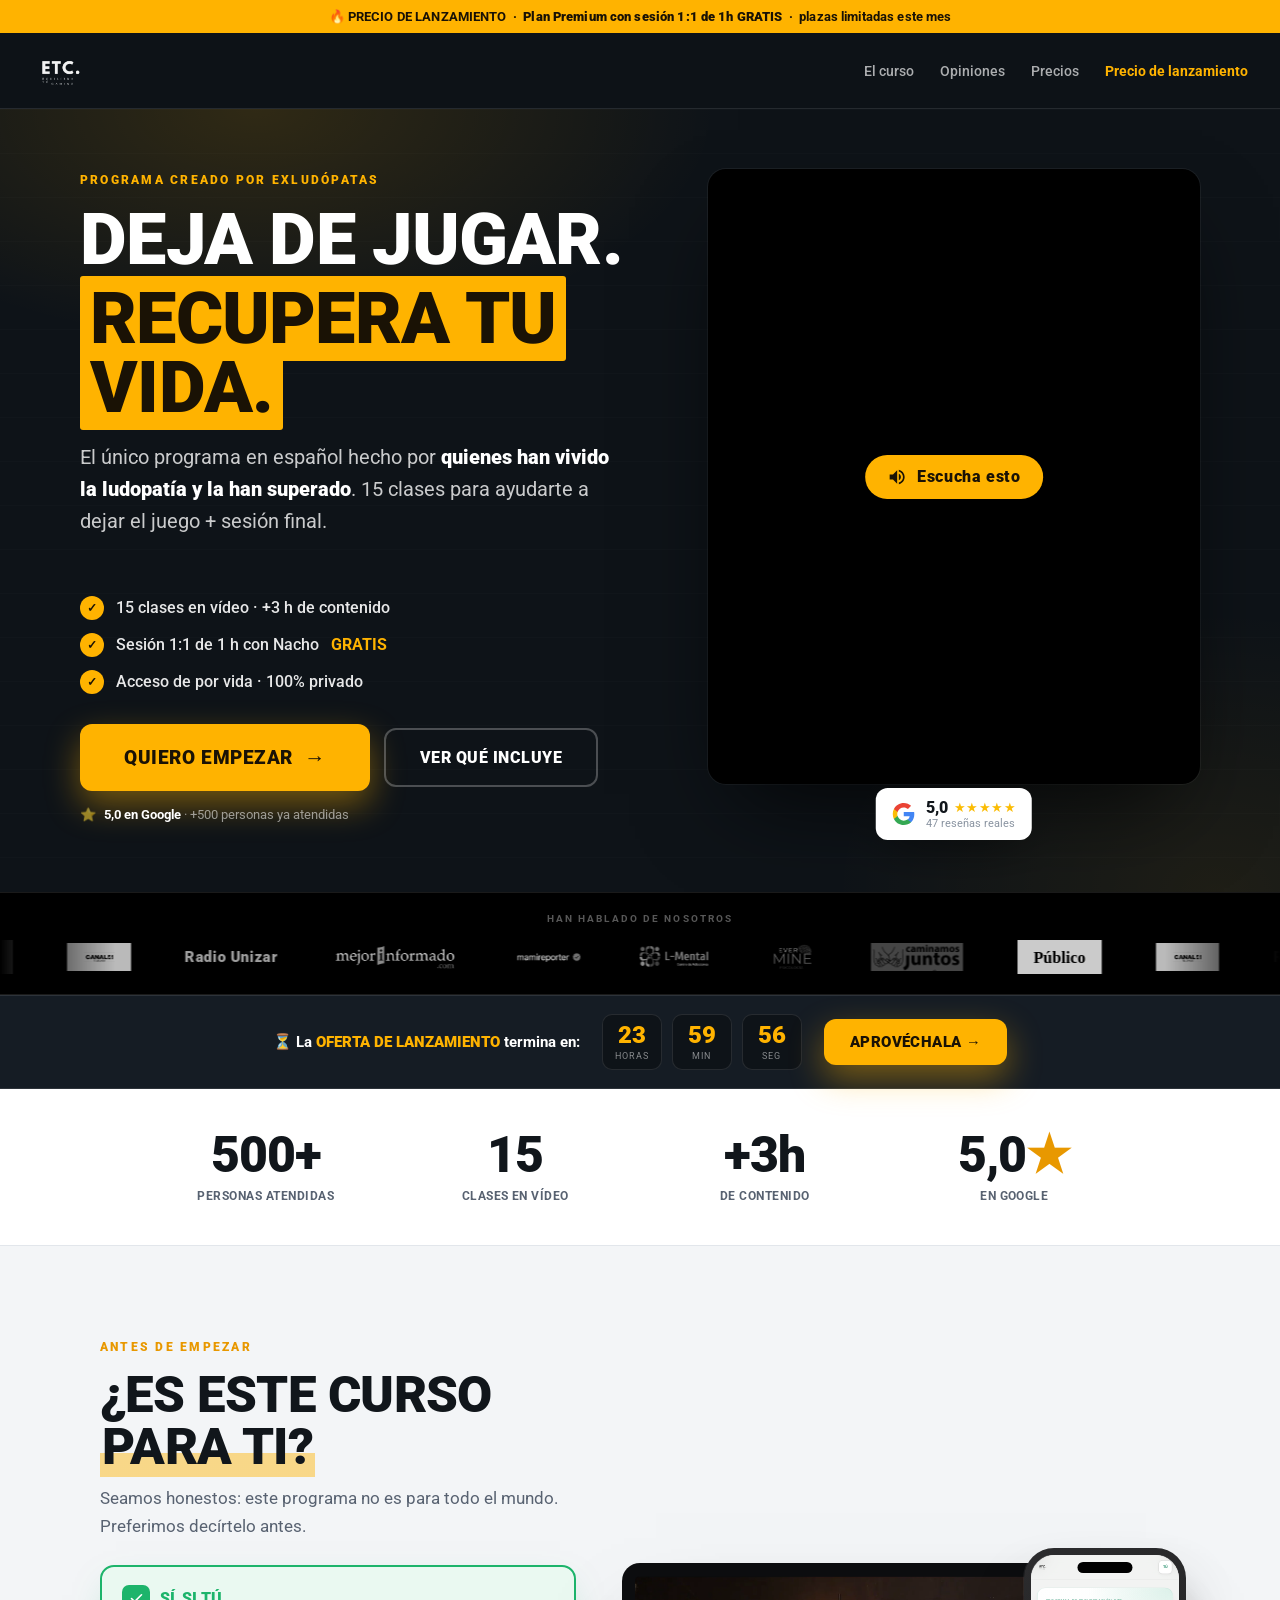
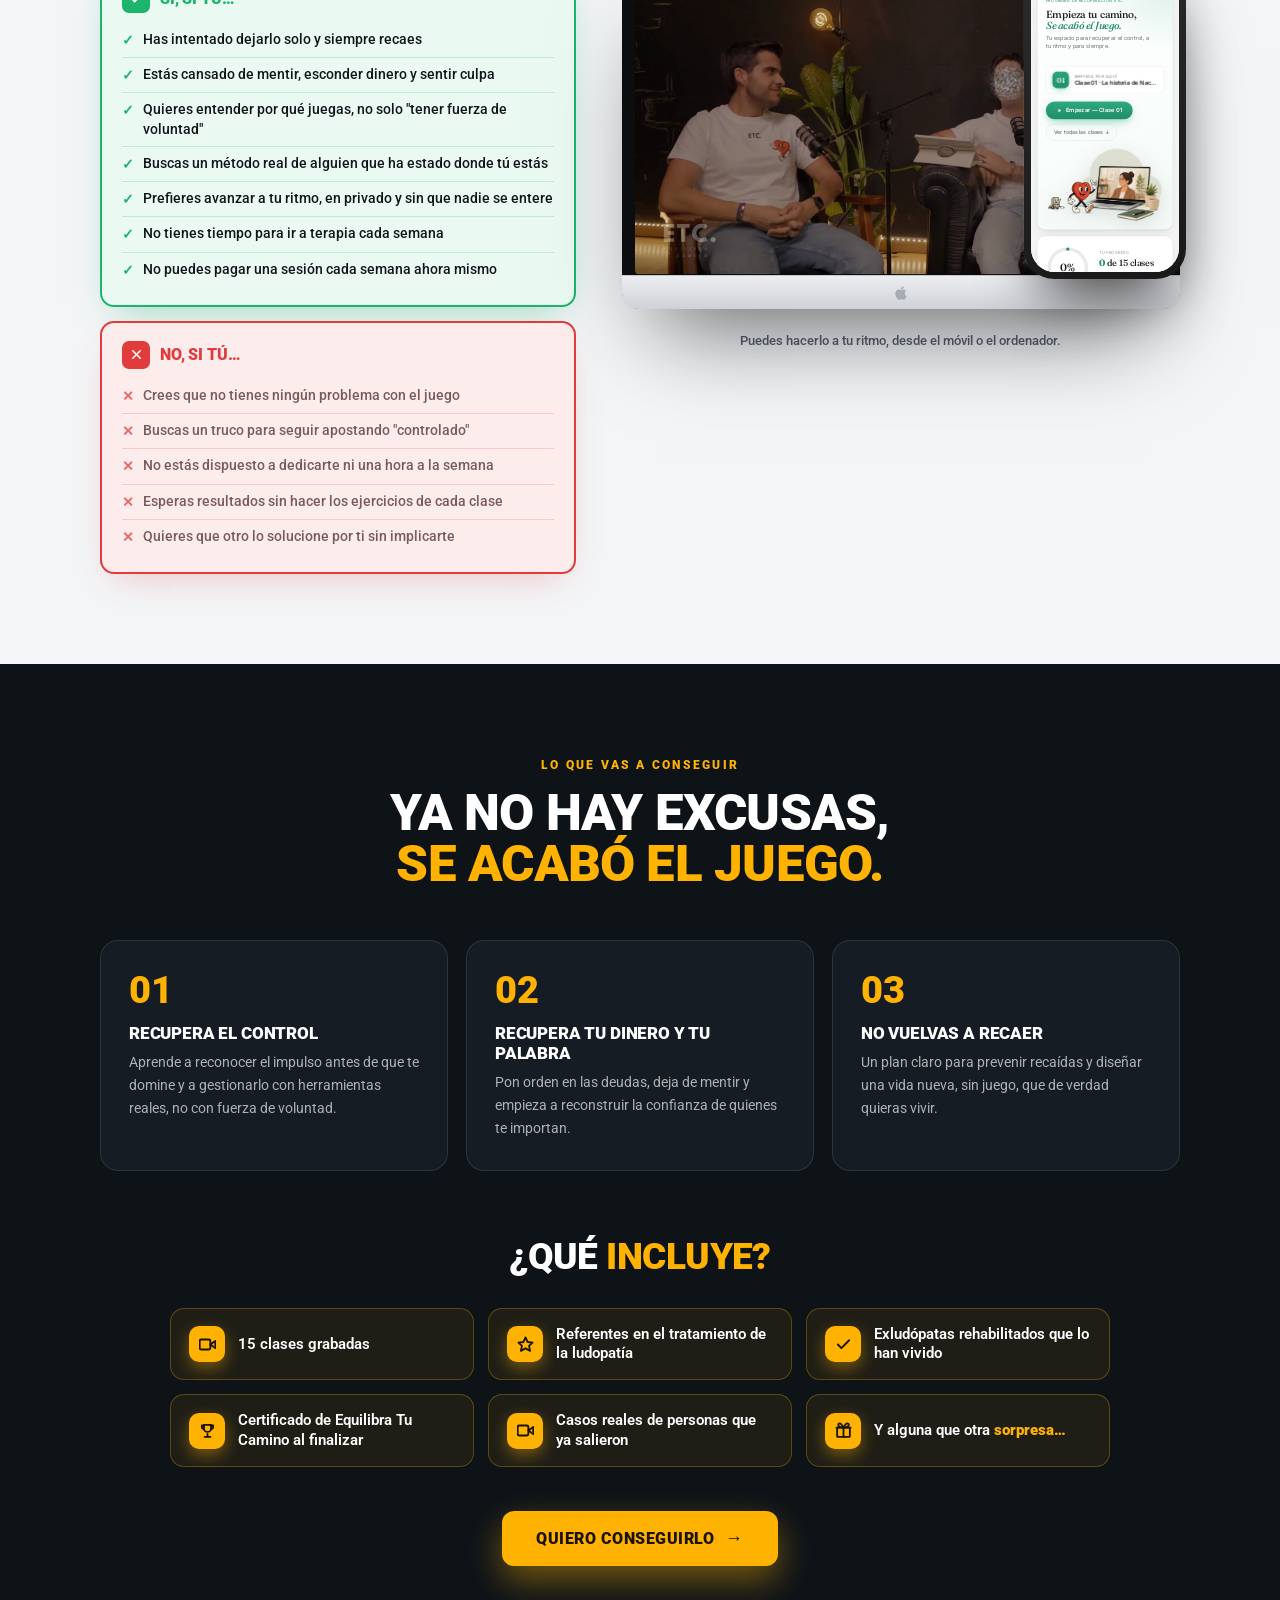
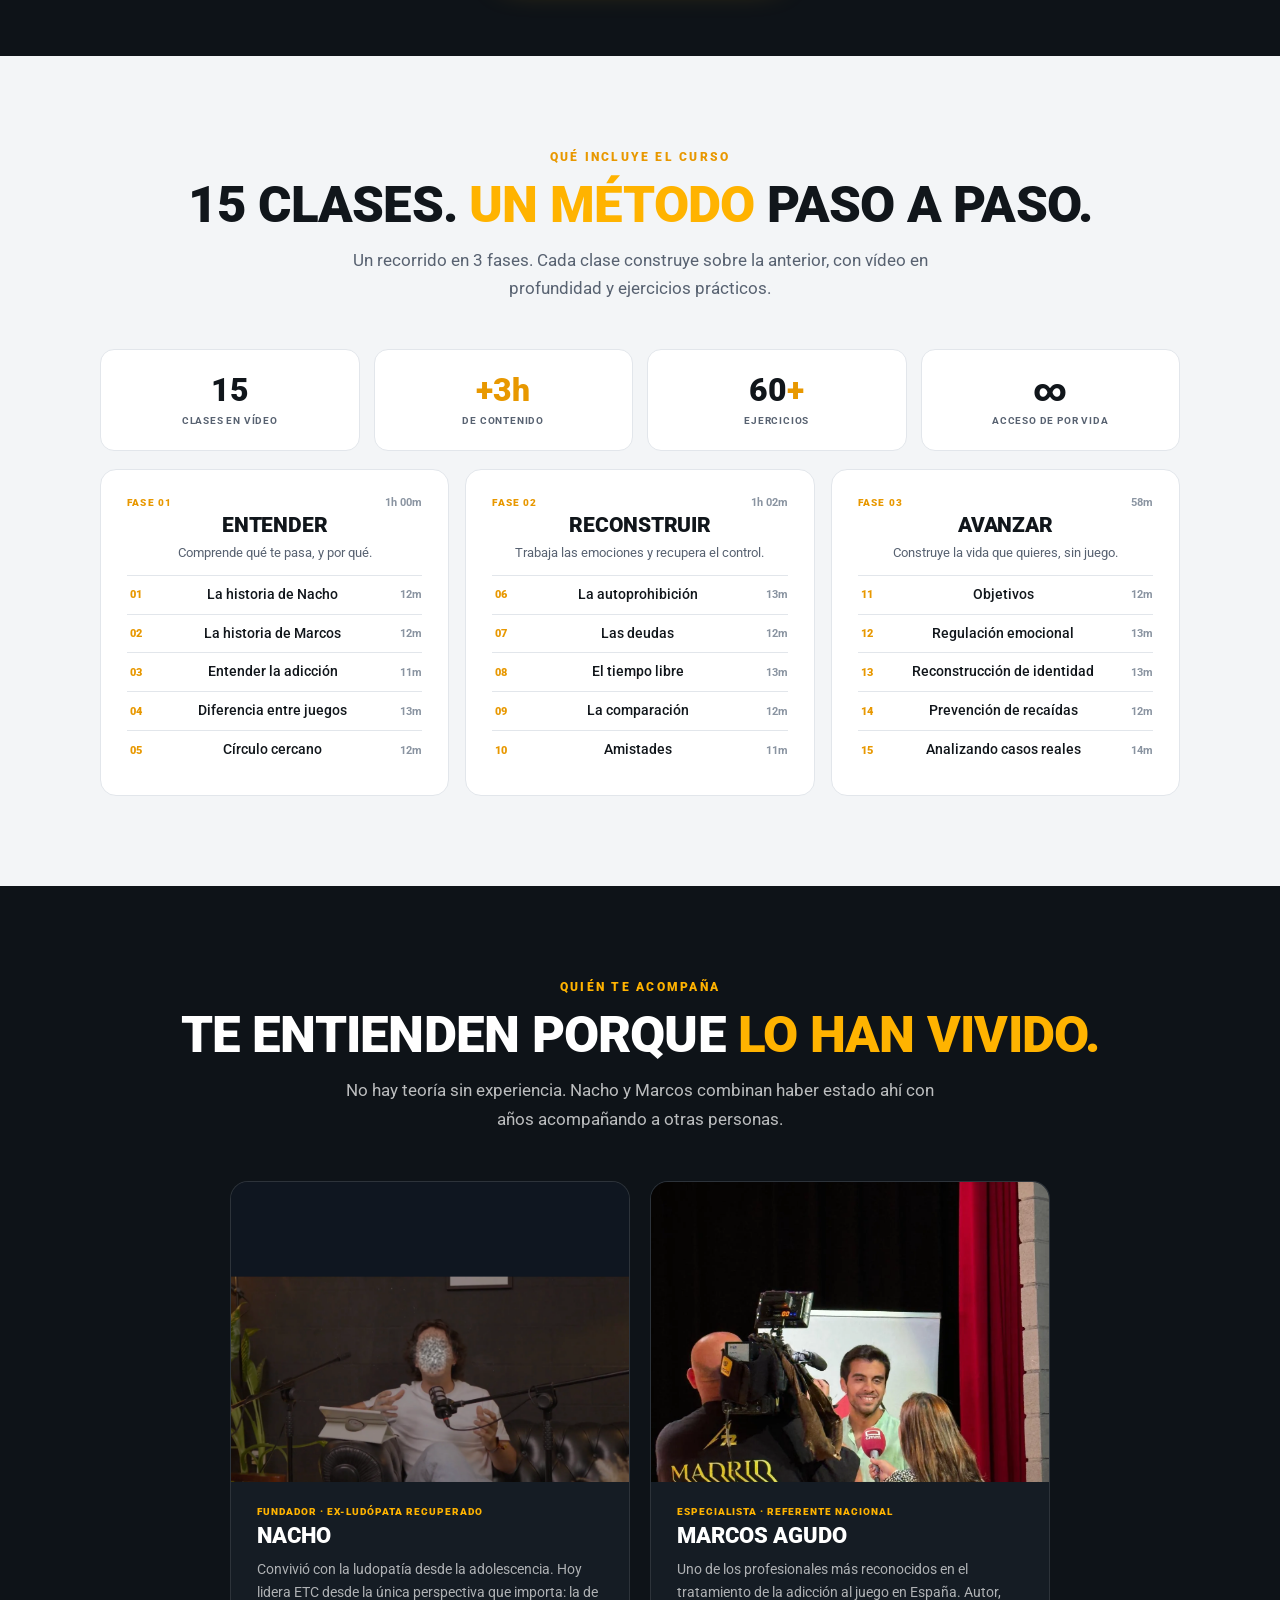
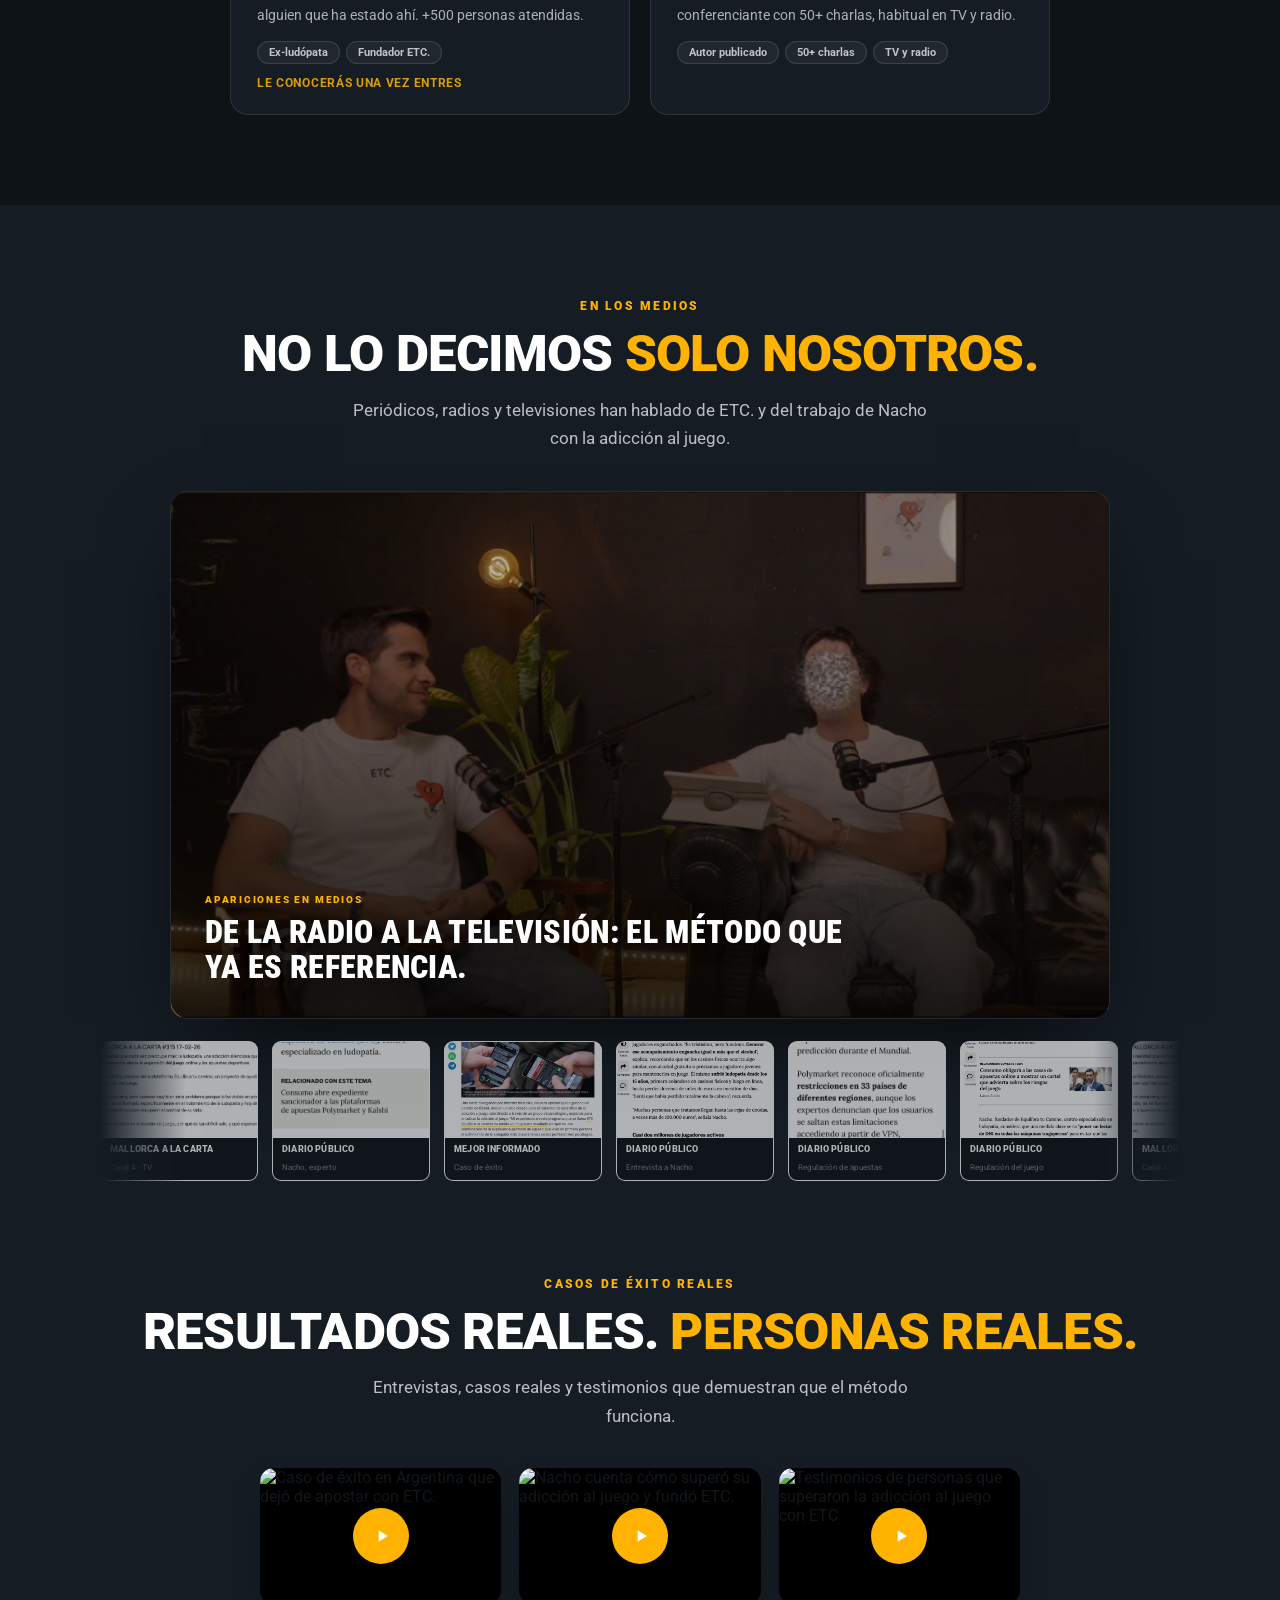
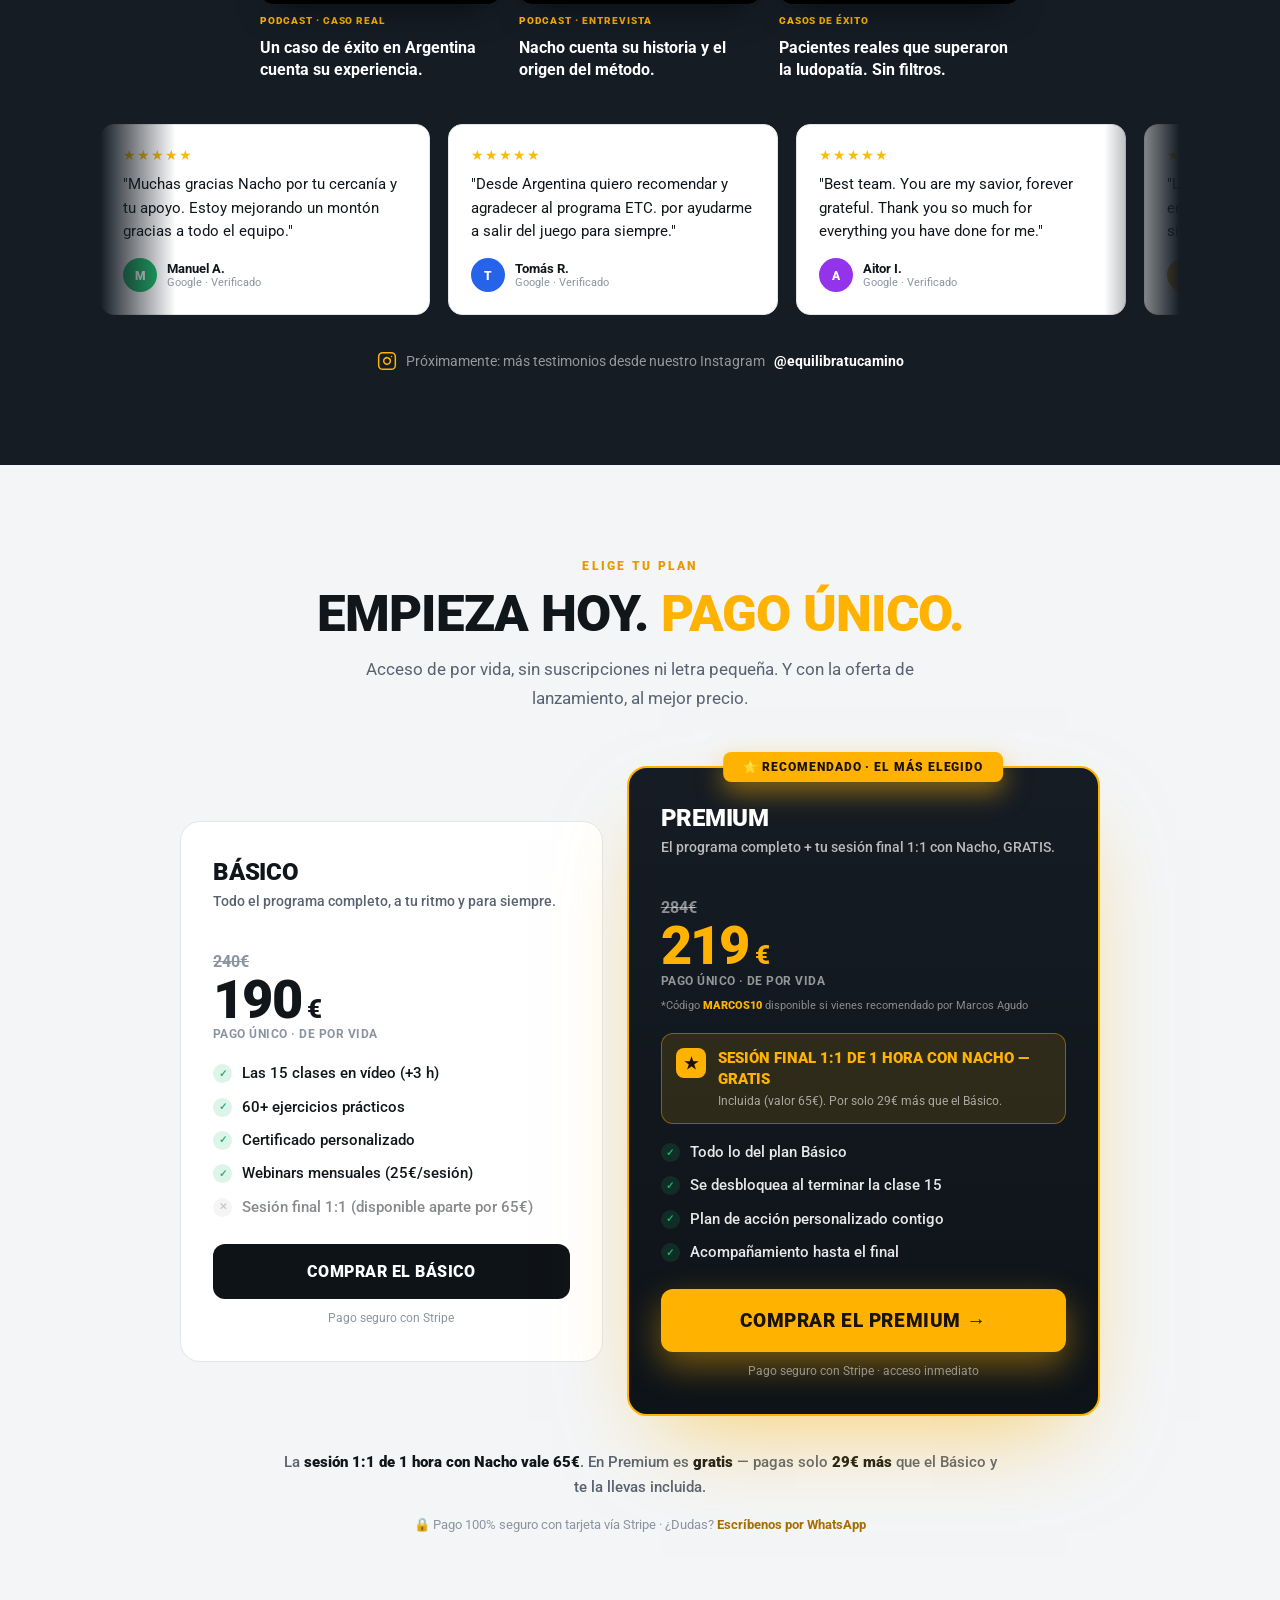
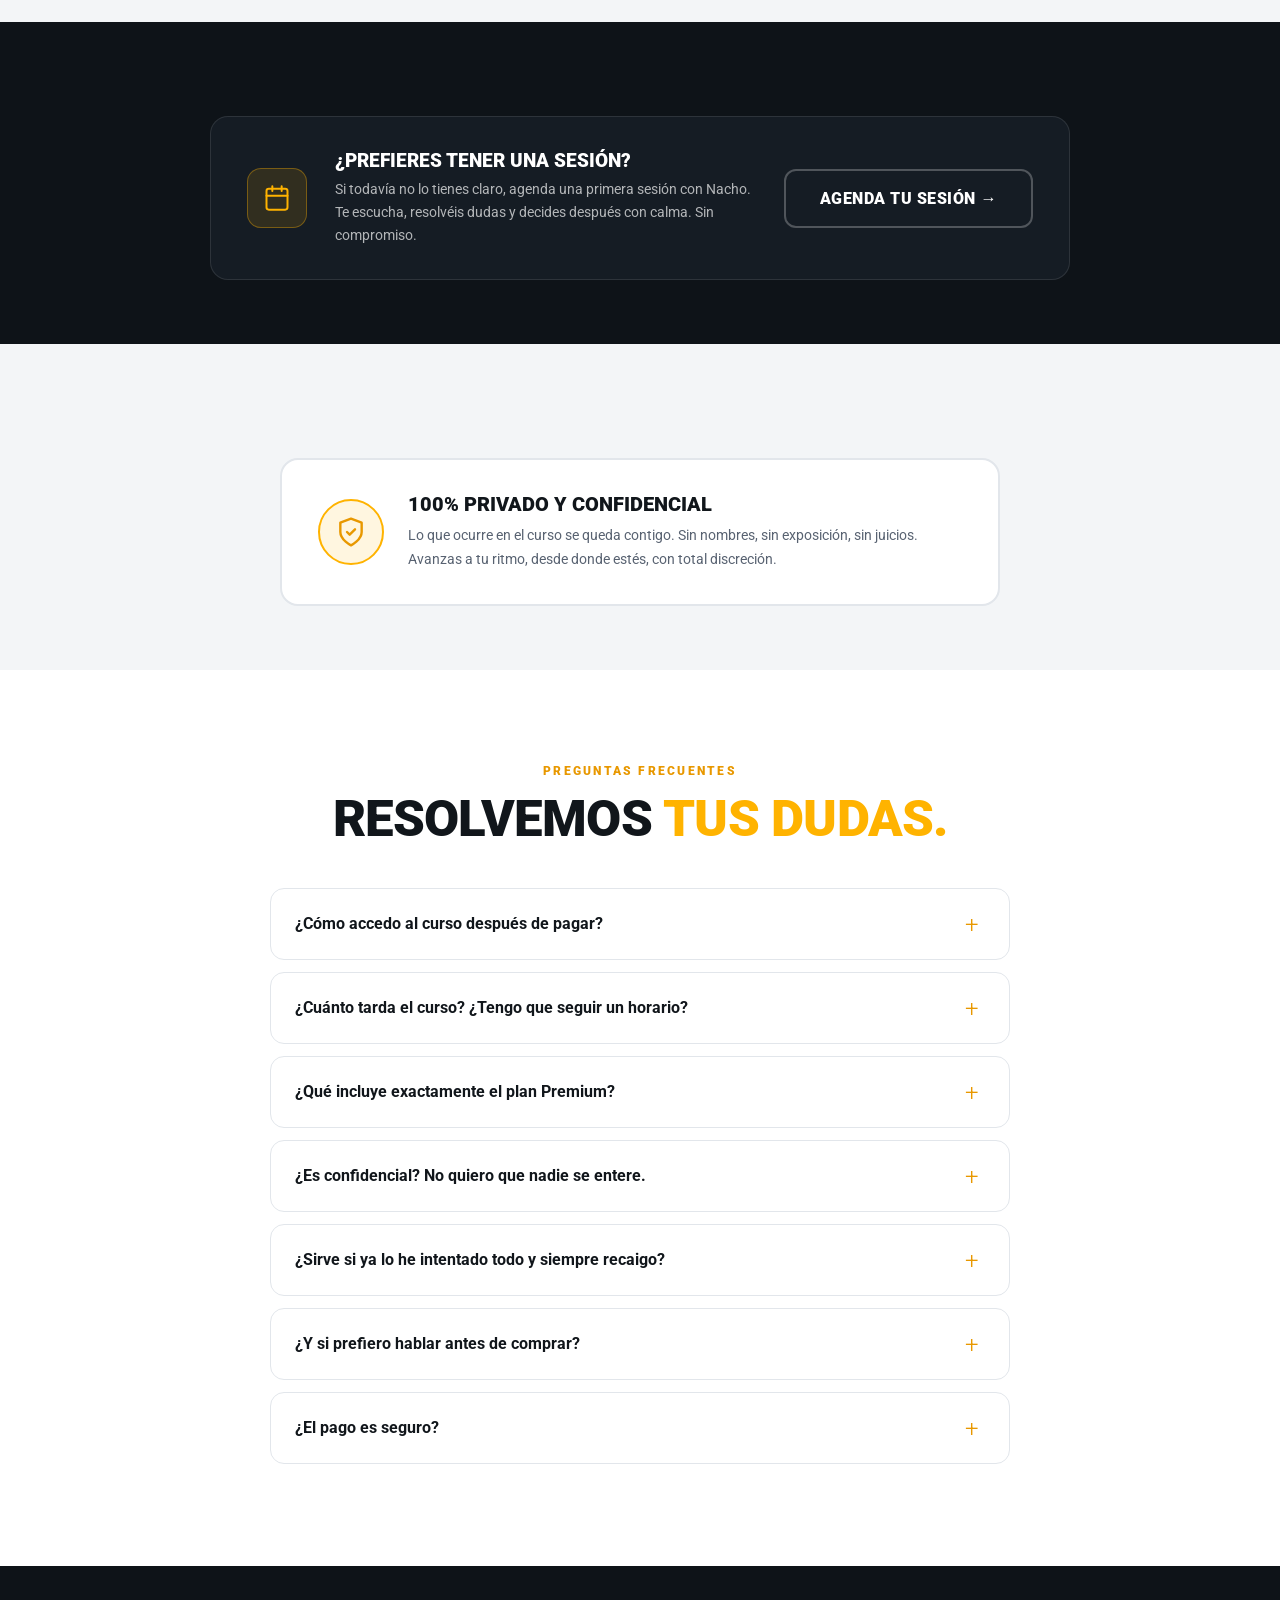
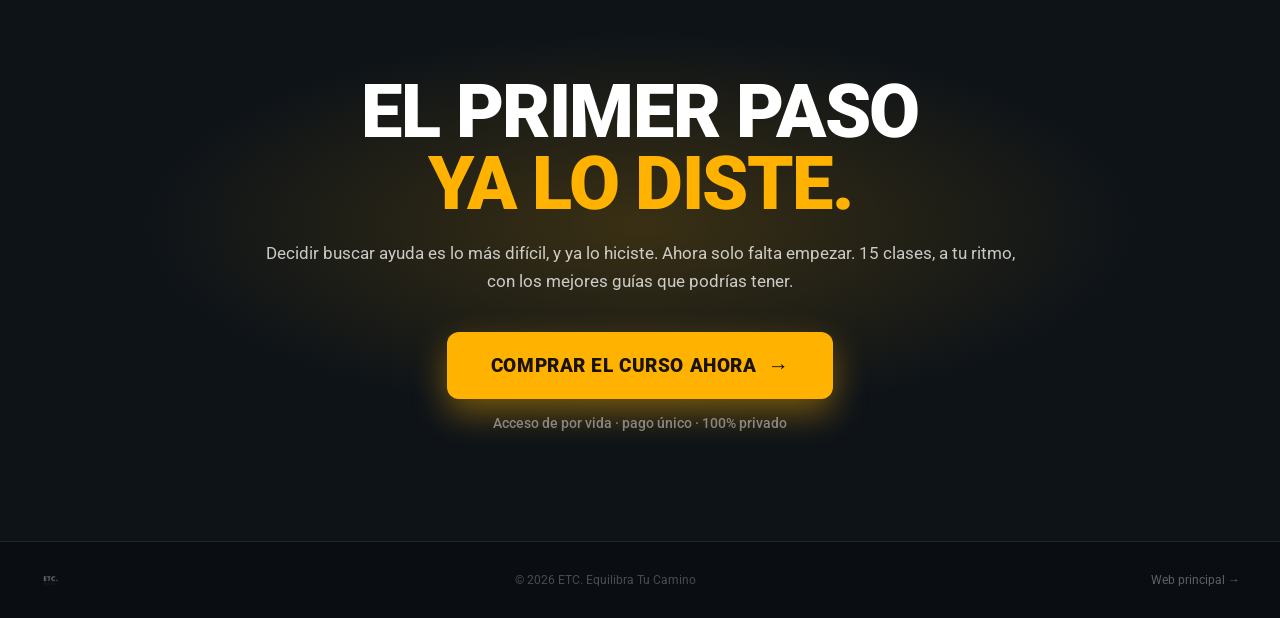
==== commit cfa1e40b: "fix(mockup): imagen iMac cubre pantalla completa en móvil + loading eager" ====
--- a/index.html
+++ b/index.html
@@ -655,7 +655,7 @@
       <div class="devices">
         <div class="imac">
           <div class="imac__display">
-            <div class="imac__screen"><img src="images/podcast-landing.webp" alt="El curso por dentro" loading="lazy" style="width:100%;height:100%;object-fit:cover;object-position:top center;display:block;"></div>
+            <div class="imac__screen"><img src="images/podcast-landing.webp" alt="El curso por dentro" loading="eager" style="position:absolute;inset:0;width:100%;height:100%;object-fit:cover;object-position:center center;display:block;"></div>
             <div class="imac__chin"><svg class="imac__apple" viewBox="0 0 170 170" aria-hidden="true"><path d="M150.37 130.25c-2.45 5.66-5.35 10.87-8.71 15.66-4.58 6.53-8.33 11.05-11.22 13.56-4.48 4.12-9.28 6.23-14.42 6.35-3.69 0-8.14-1.05-13.32-3.18-5.2-2.12-9.97-3.17-14.34-3.17-4.58 0-9.49 1.05-14.75 3.17-5.26 2.13-9.5 3.24-12.74 3.35-4.93.21-9.84-1.96-14.75-6.52-3.13-2.73-7.04-7.41-11.73-14.04-5.04-7.08-9.17-15.29-12.41-24.65-3.47-10.11-5.21-19.9-5.21-29.38 0-10.86 2.35-20.22 7.04-28.07 3.7-6.3 8.61-11.28 14.76-14.93 6.15-3.65 12.79-5.51 19.95-5.63 3.91 0 9.05 1.21 15.43 3.59 6.36 2.39 10.45 3.6 12.24 3.6 1.34 0 5.88-1.42 13.57-4.24 7.27-2.62 13.42-3.7 18.45-3.27 13.63 1.1 23.87 6.47 30.68 16.15-12.19 7.39-18.22 17.73-18.1 31 .11 10.34 3.86 18.94 11.23 25.77 3.34 3.17 7.07 5.62 11.22 7.36-.9 2.61-1.85 5.11-2.86 7.51zM119.11 7.24c0 8.1-2.96 15.67-8.86 22.67-7.12 8.32-15.73 13.13-25.07 12.37a25.2 25.2 0 0 1-.19-3.07c0-7.78 3.39-16.1 9.4-22.91 3-3.45 6.82-6.31 11.45-8.6 4.62-2.25 8.99-3.5 13.1-3.71.12 1.08.16 2.17.16 3.24z"/></svg></div>
           </div>
         </div>
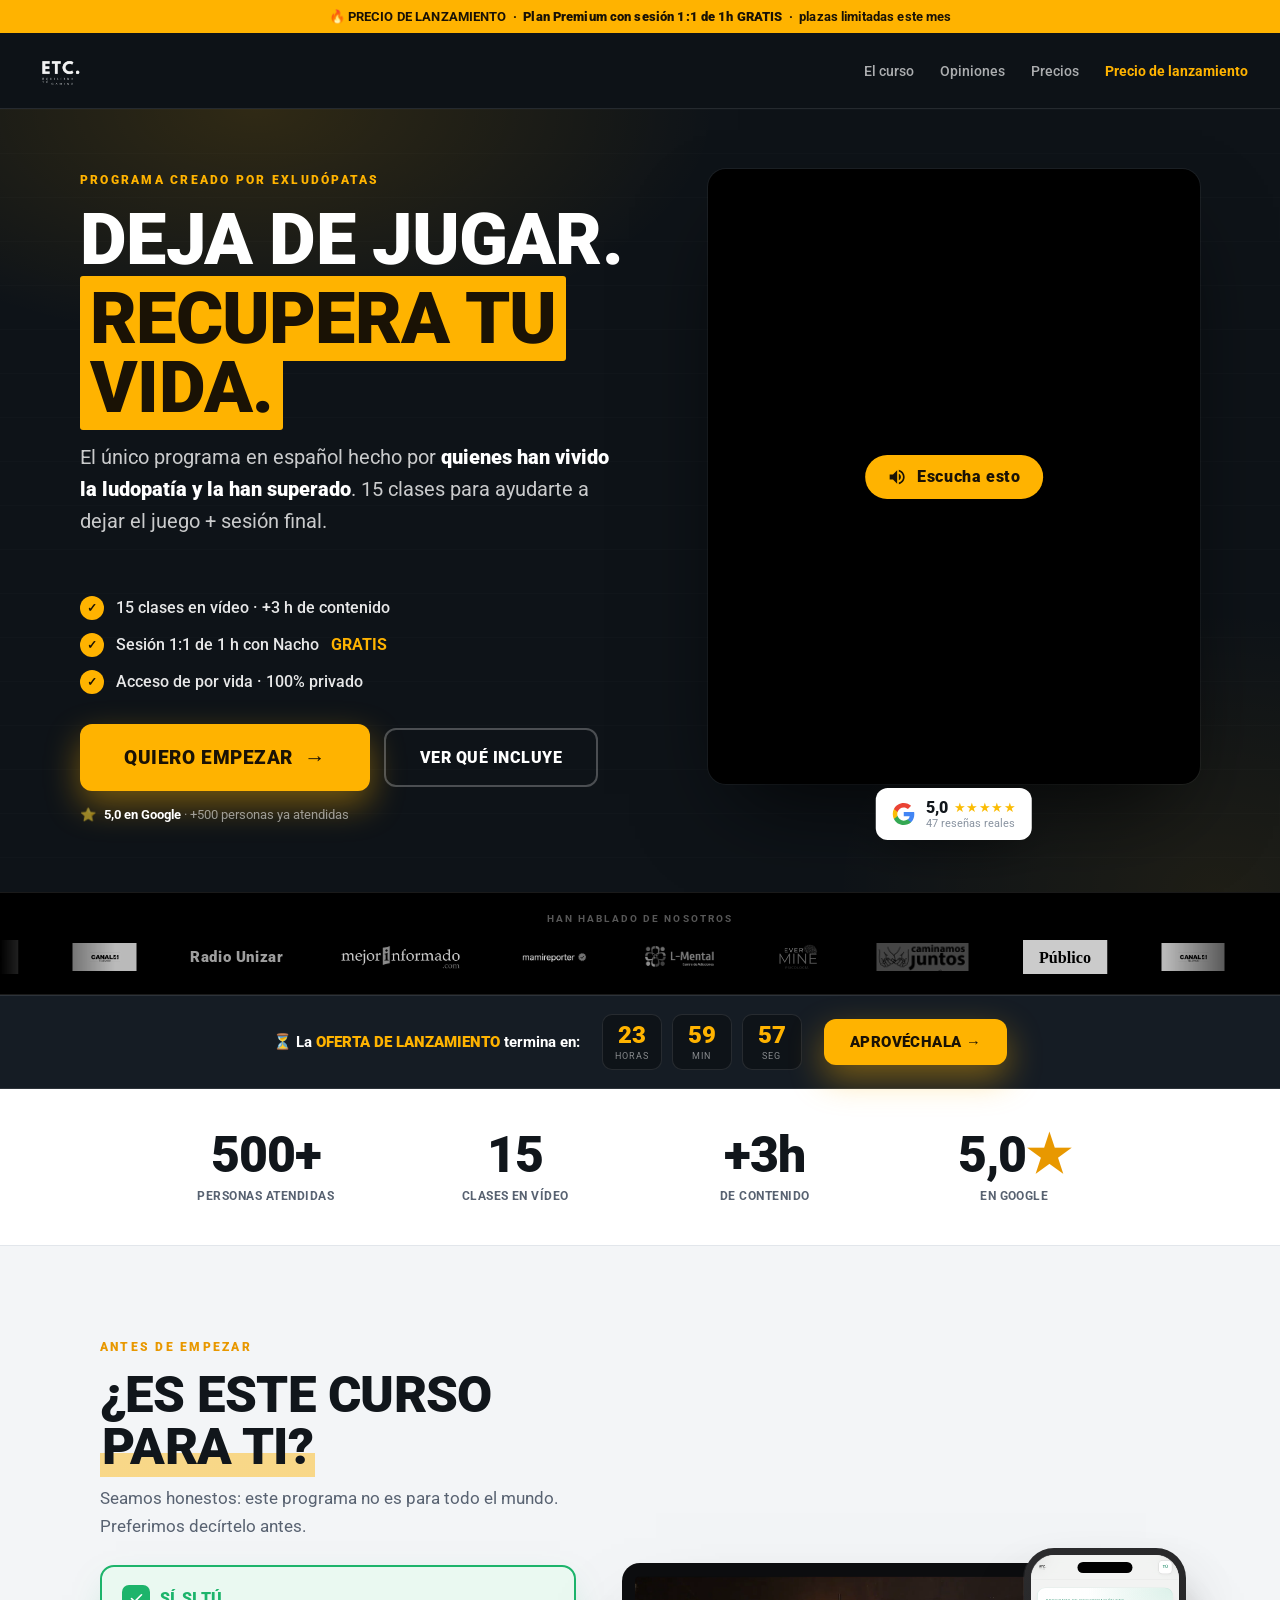
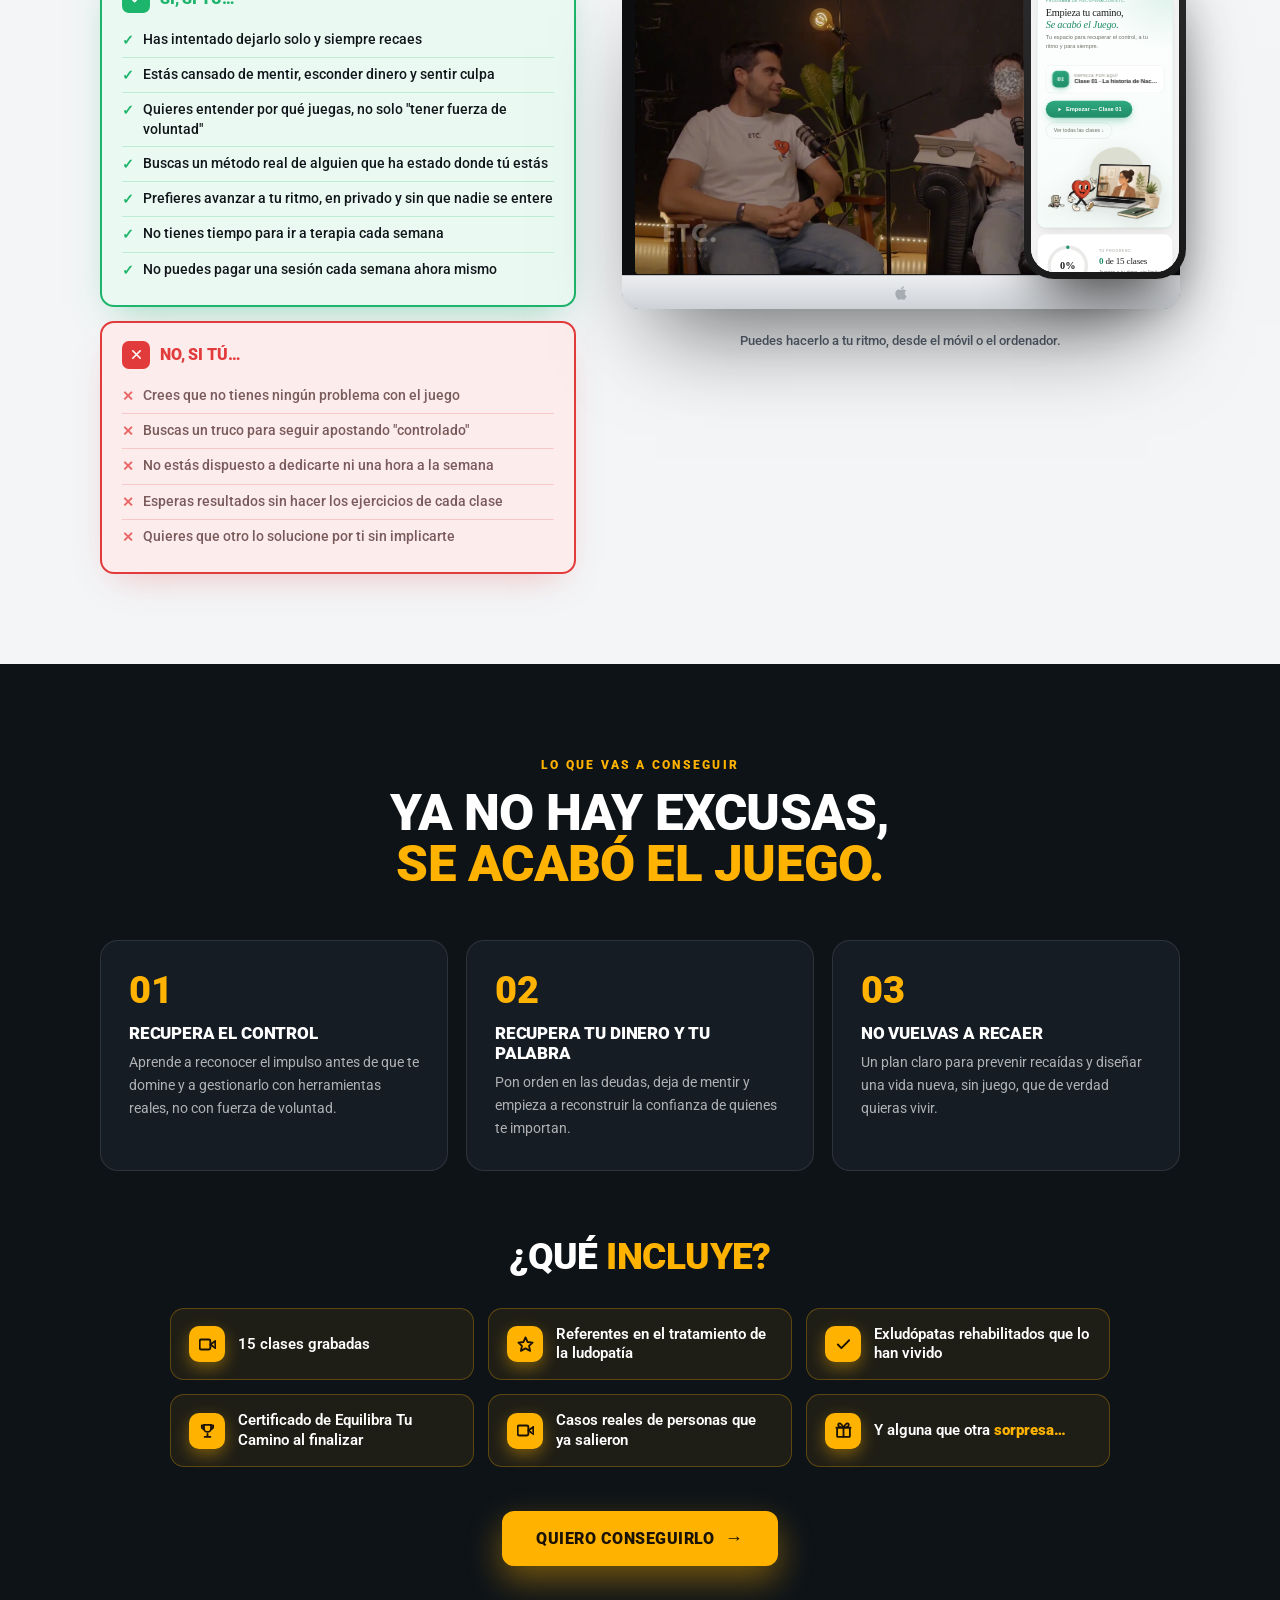
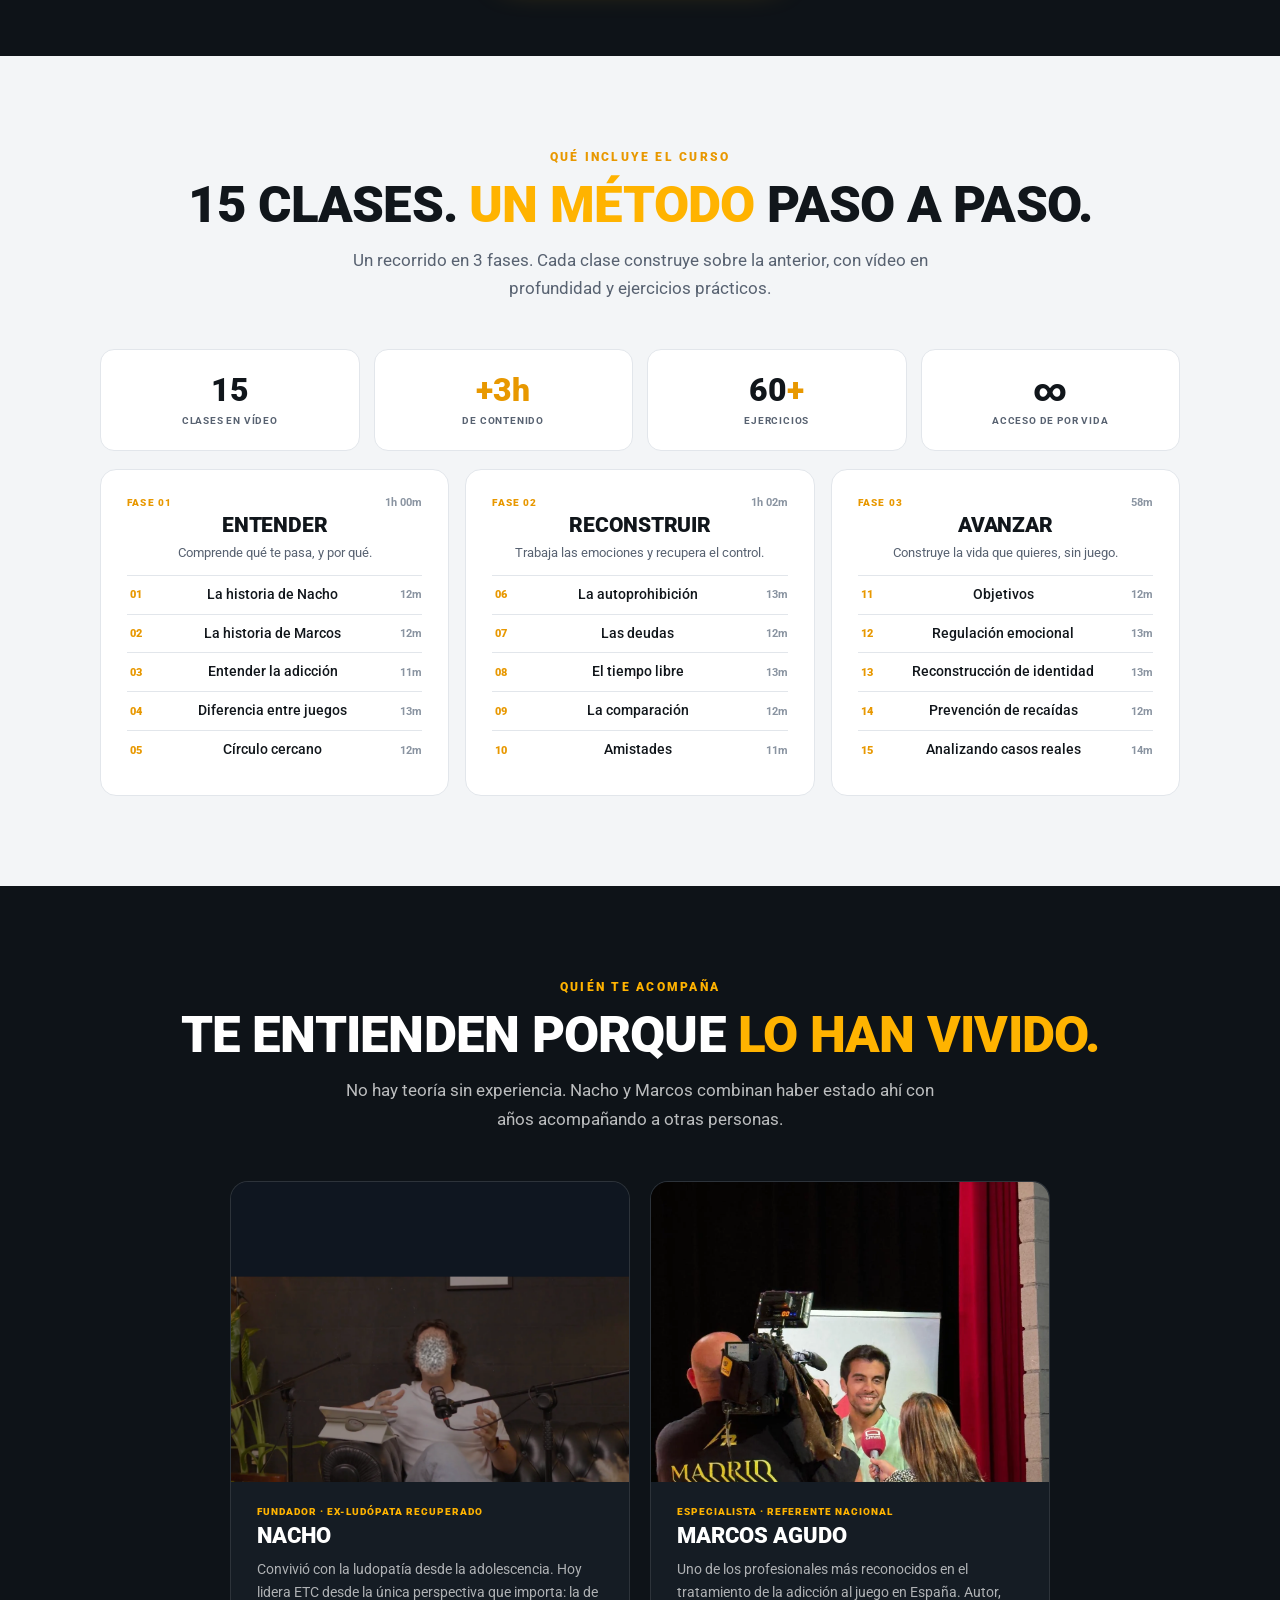
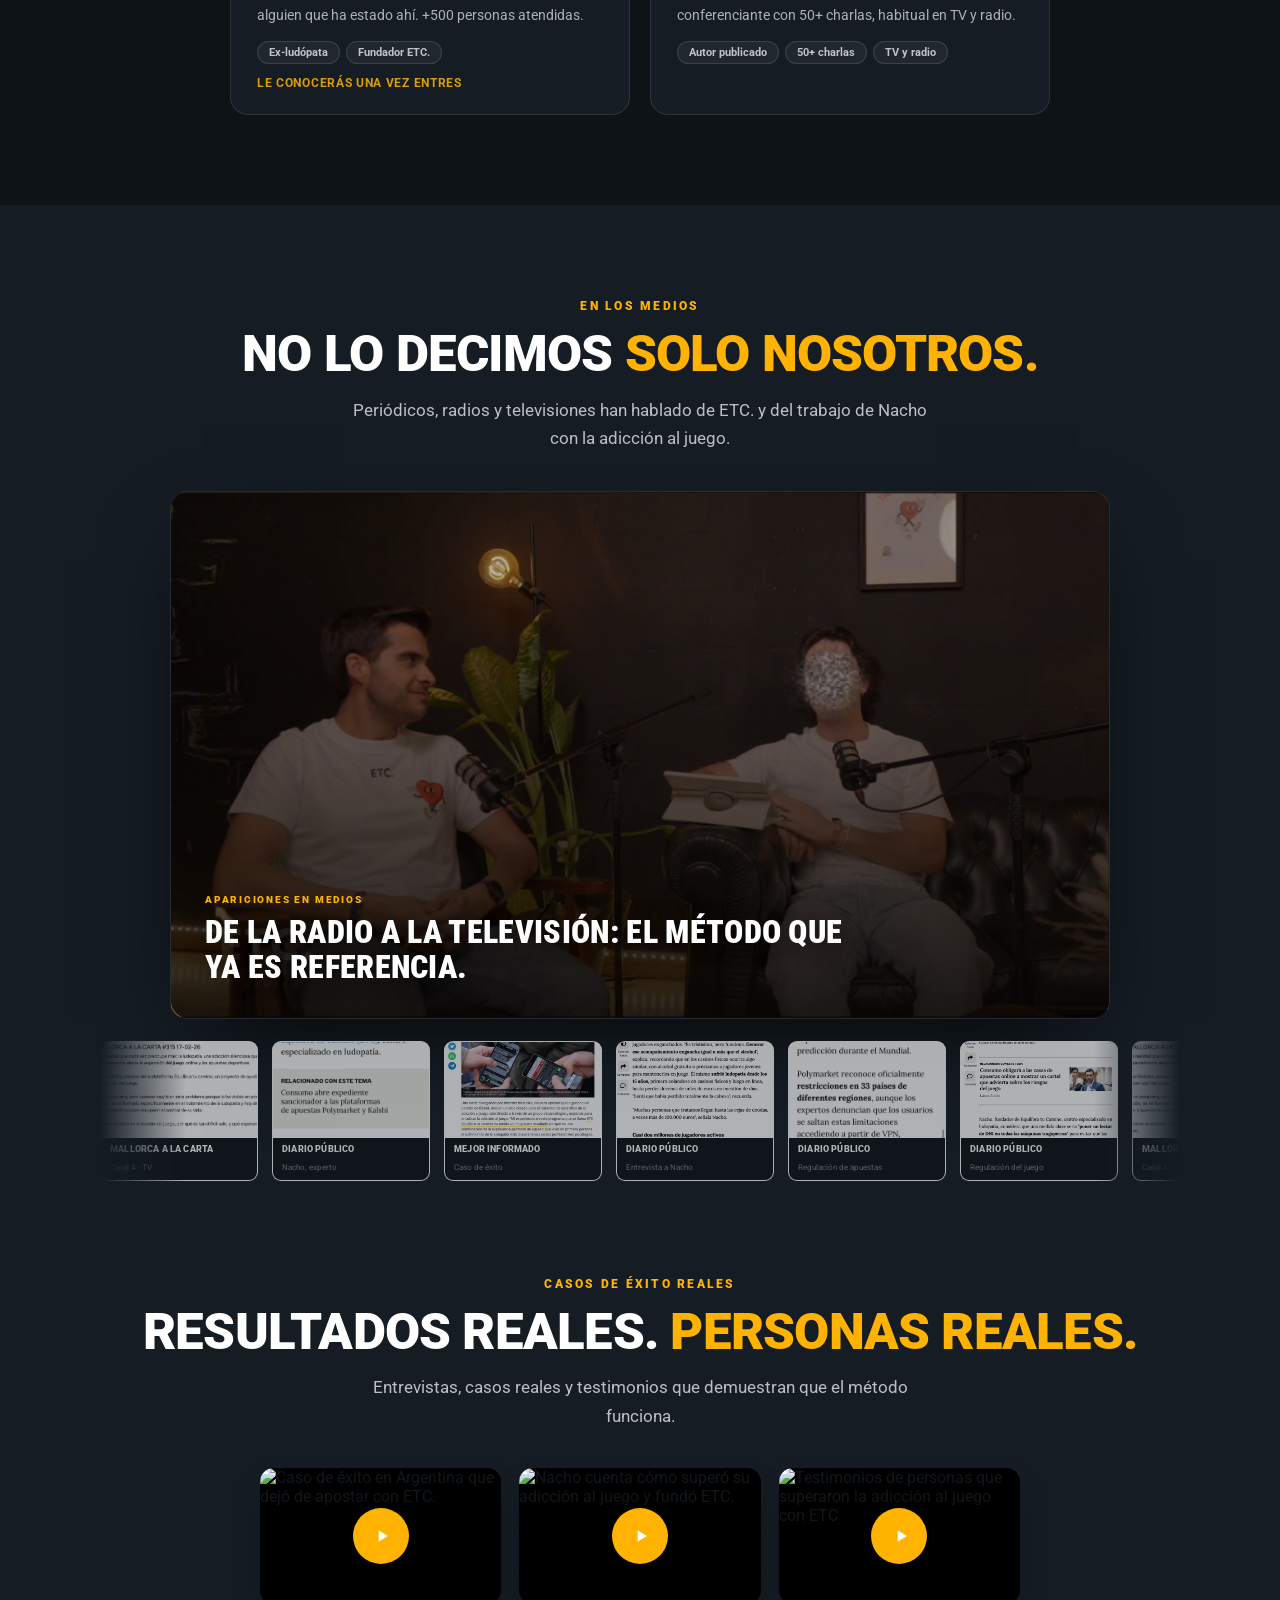
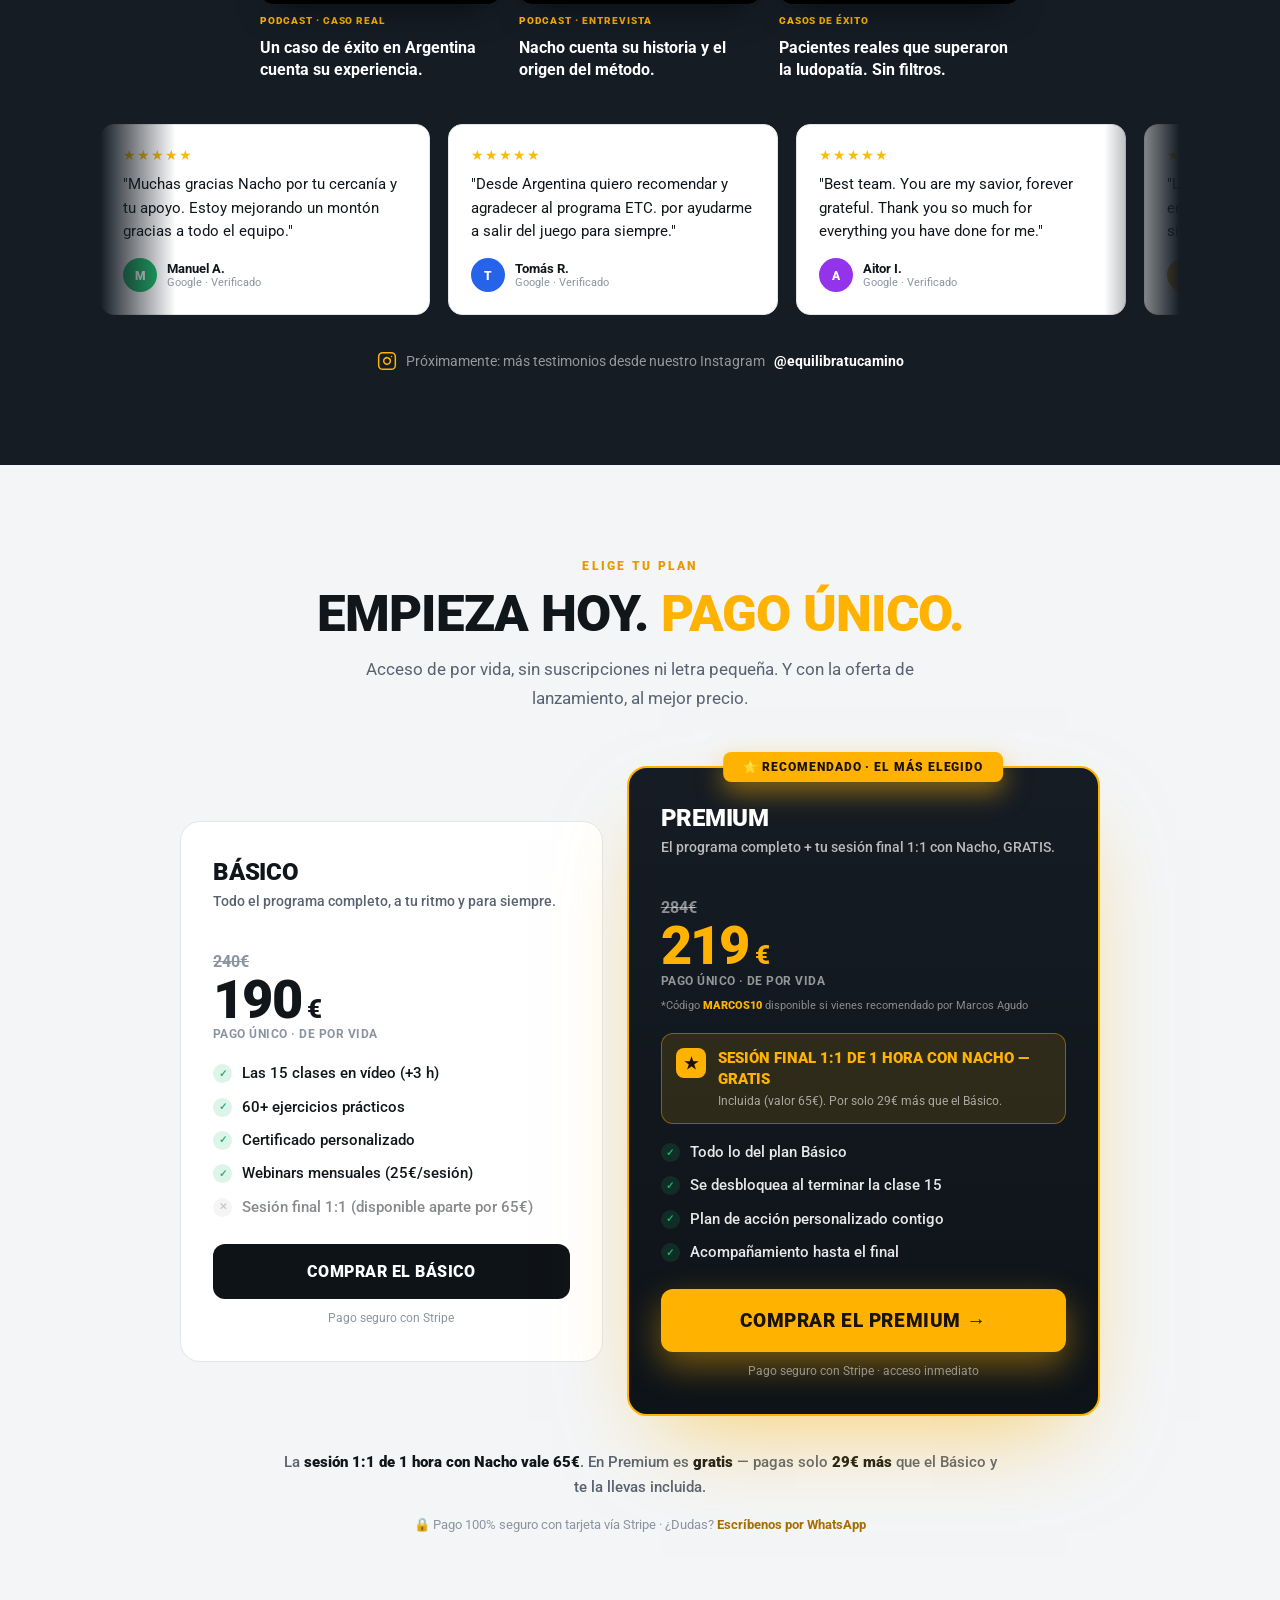
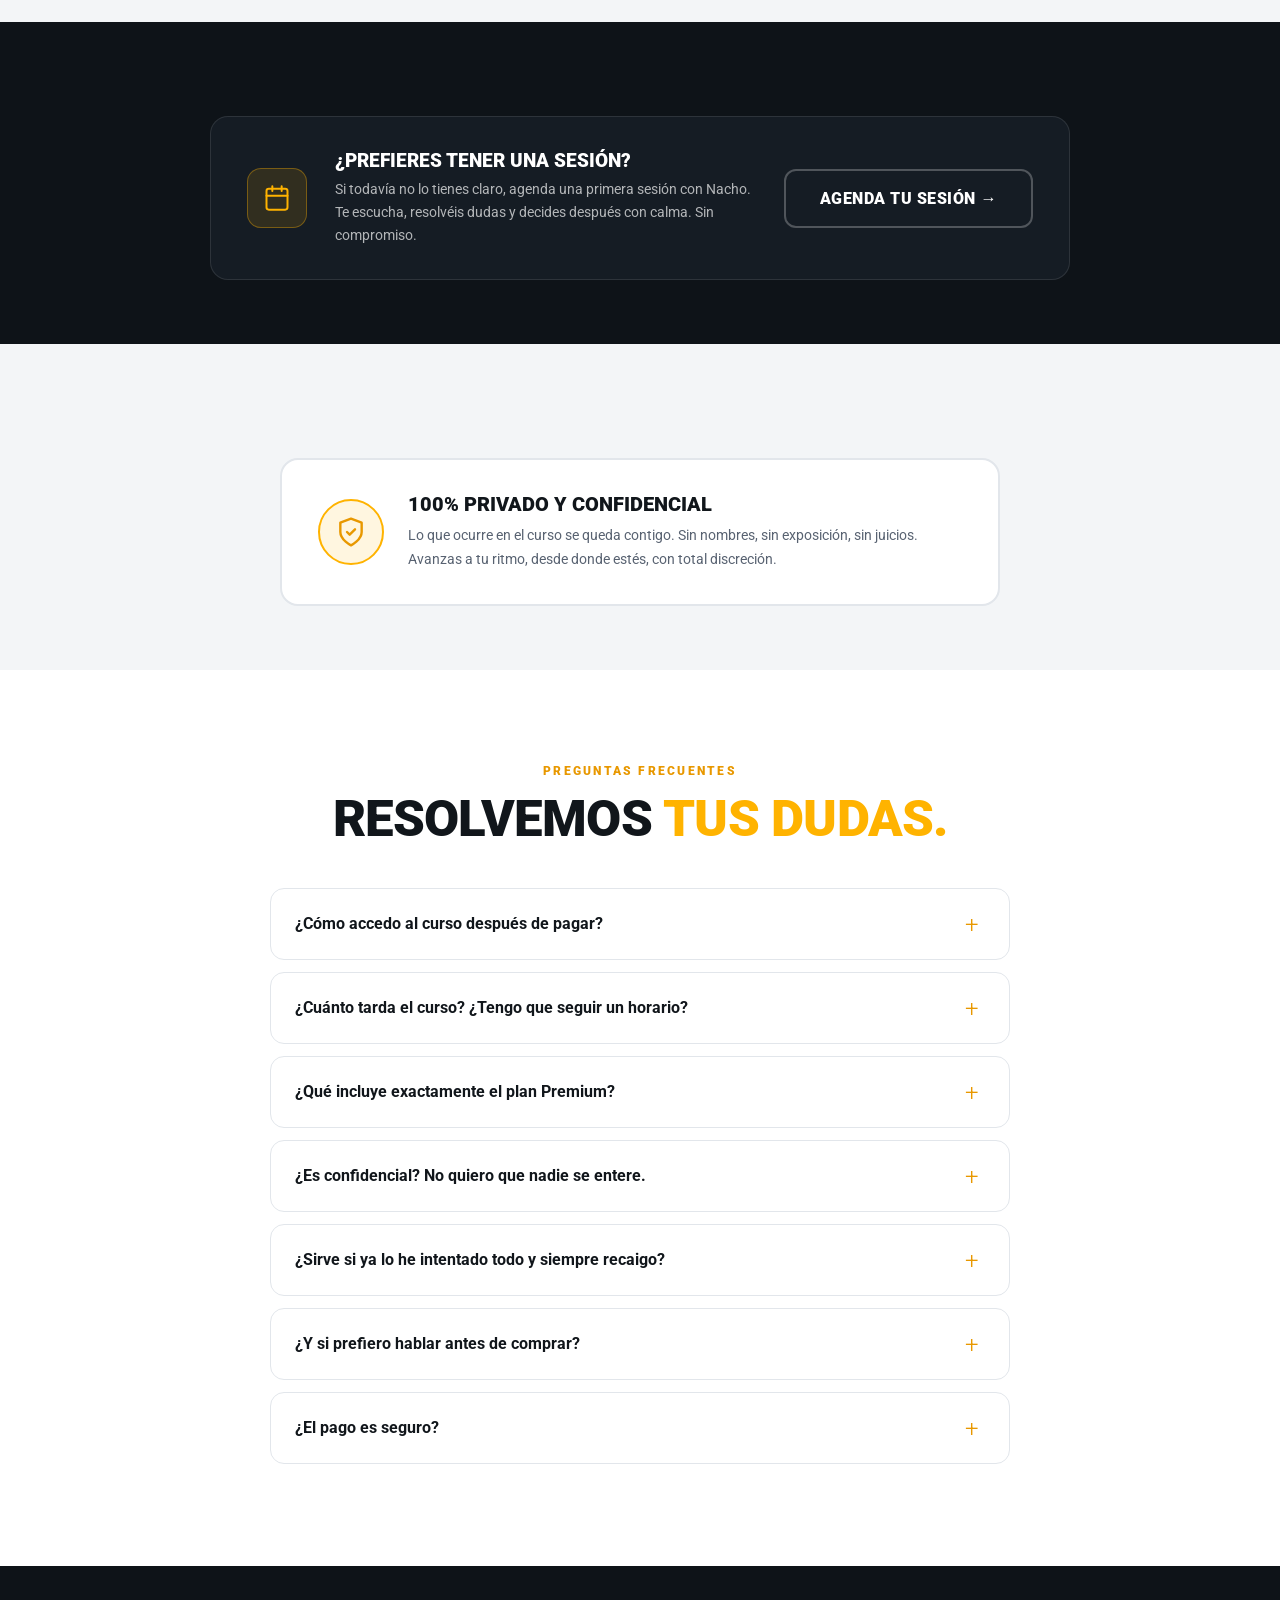
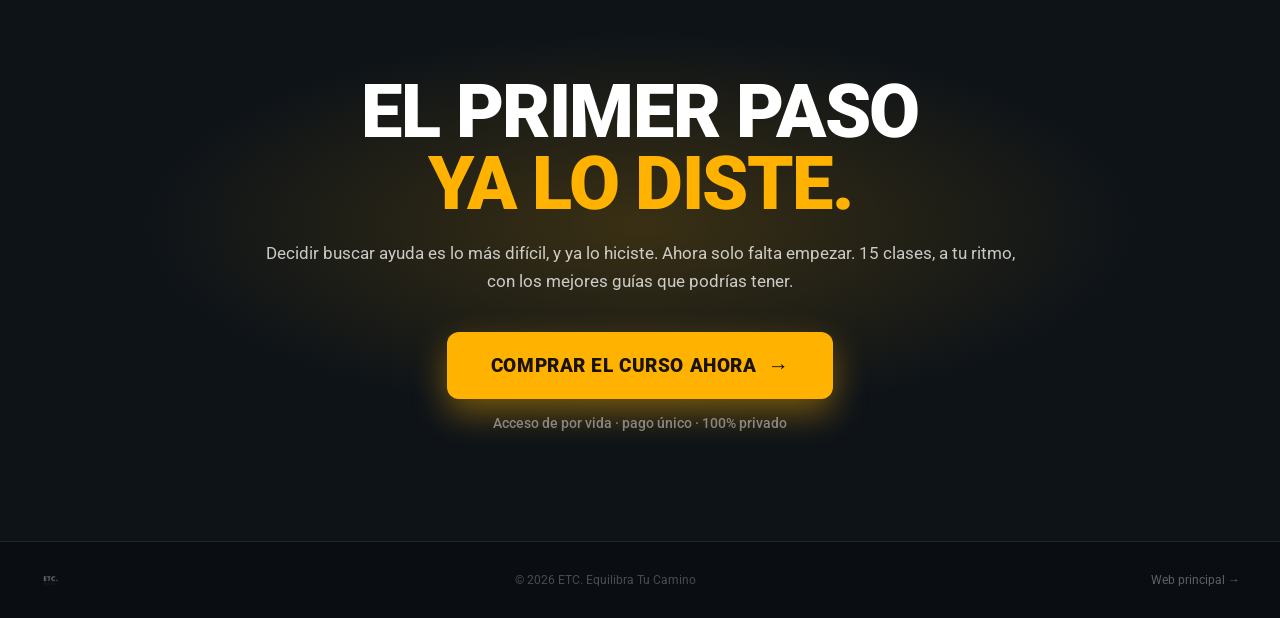
==== commit 54dc6e9e: "perf: iframe móvil carga inmediato — quita Google Fonts de dashboard + loading lazy" ====
--- a/index.html
+++ b/index.html
@@ -661,7 +661,7 @@
         </div>
         <div class="phone">
           <div class="phone__island"></div>
-          <div class="phone__screen"><iframe width="390" height="840" src="dashboard.html?mockup=1" title="El curso en el móvil" loading="lazy" scrolling="no" aria-hidden="true" tabindex="-1"></iframe></div>
+          <div class="phone__screen"><iframe width="390" height="840" src="dashboard.html?mockup=1" title="El curso en el móvil" scrolling="no" aria-hidden="true" tabindex="-1"></iframe></div>
         </div>
       </div>
       <p class="devices__cap">Puedes hacerlo a tu ritmo, desde el móvil o el ordenador.</p>
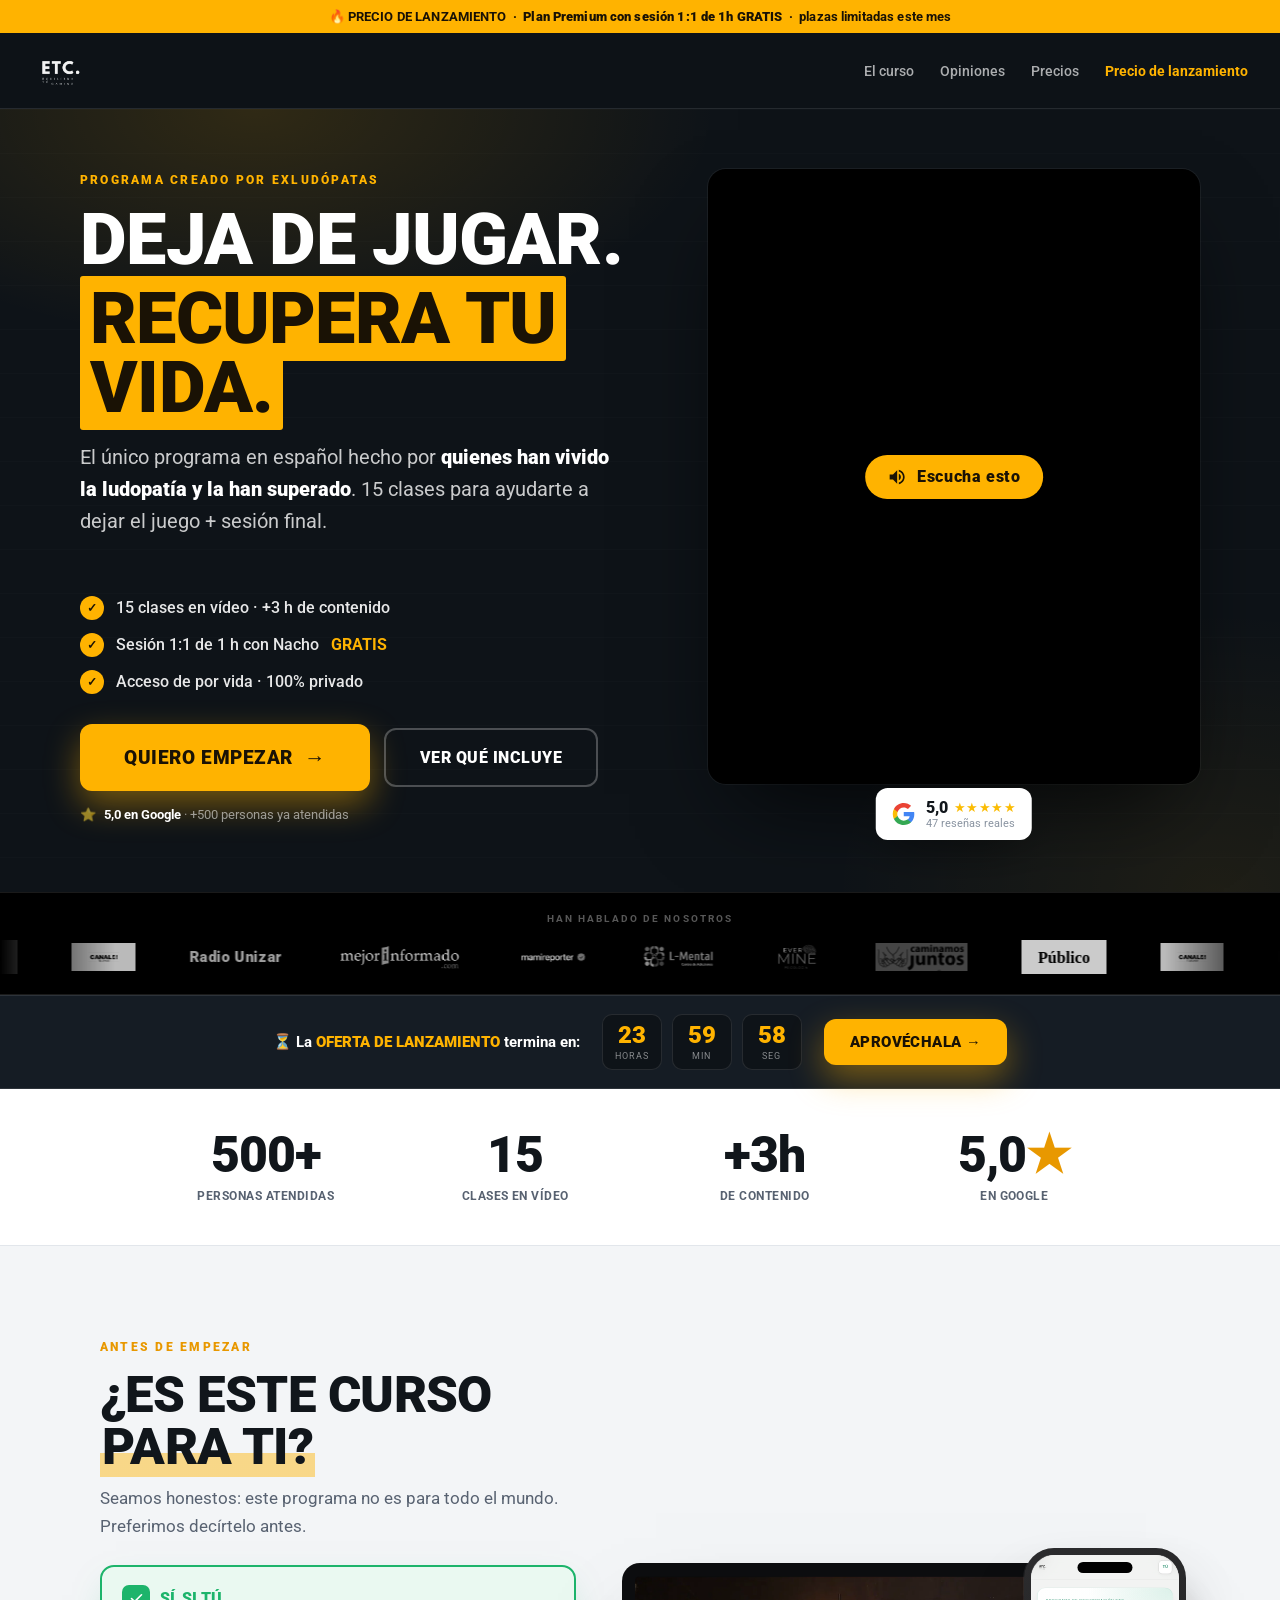
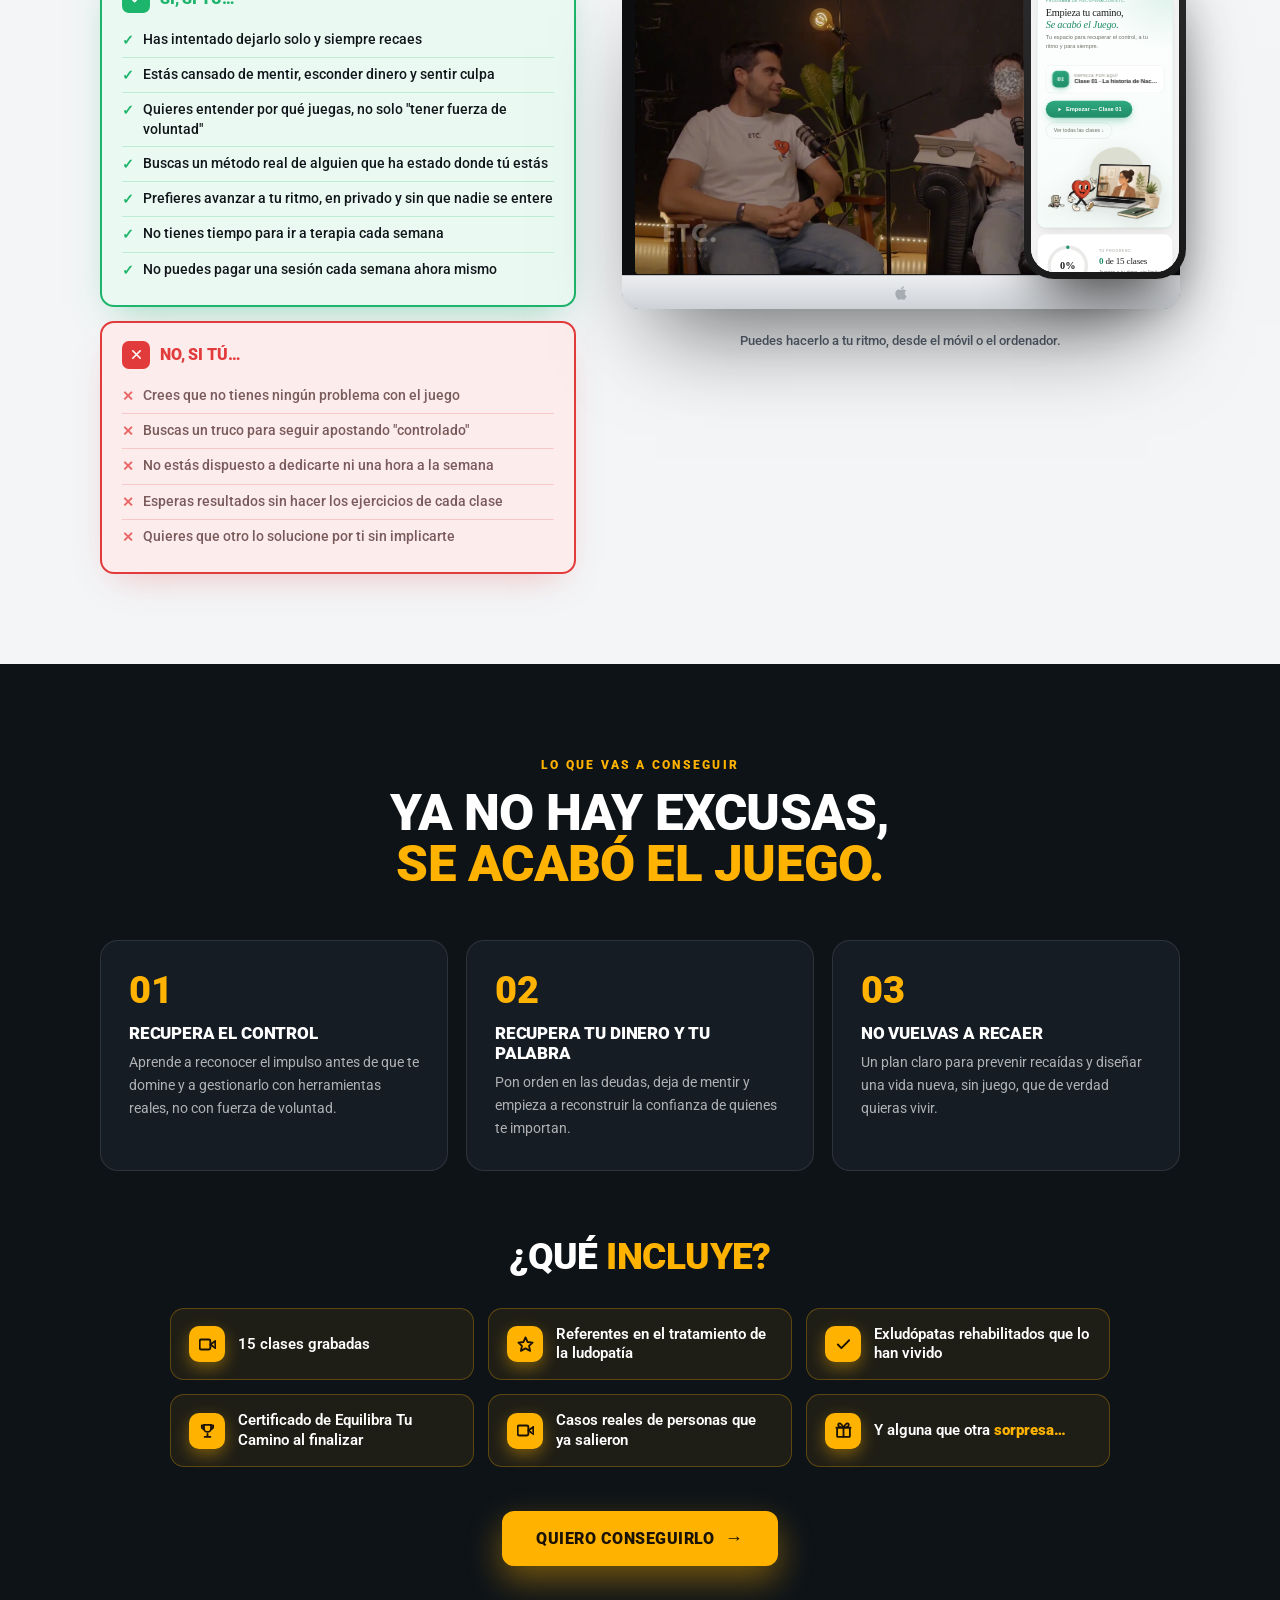
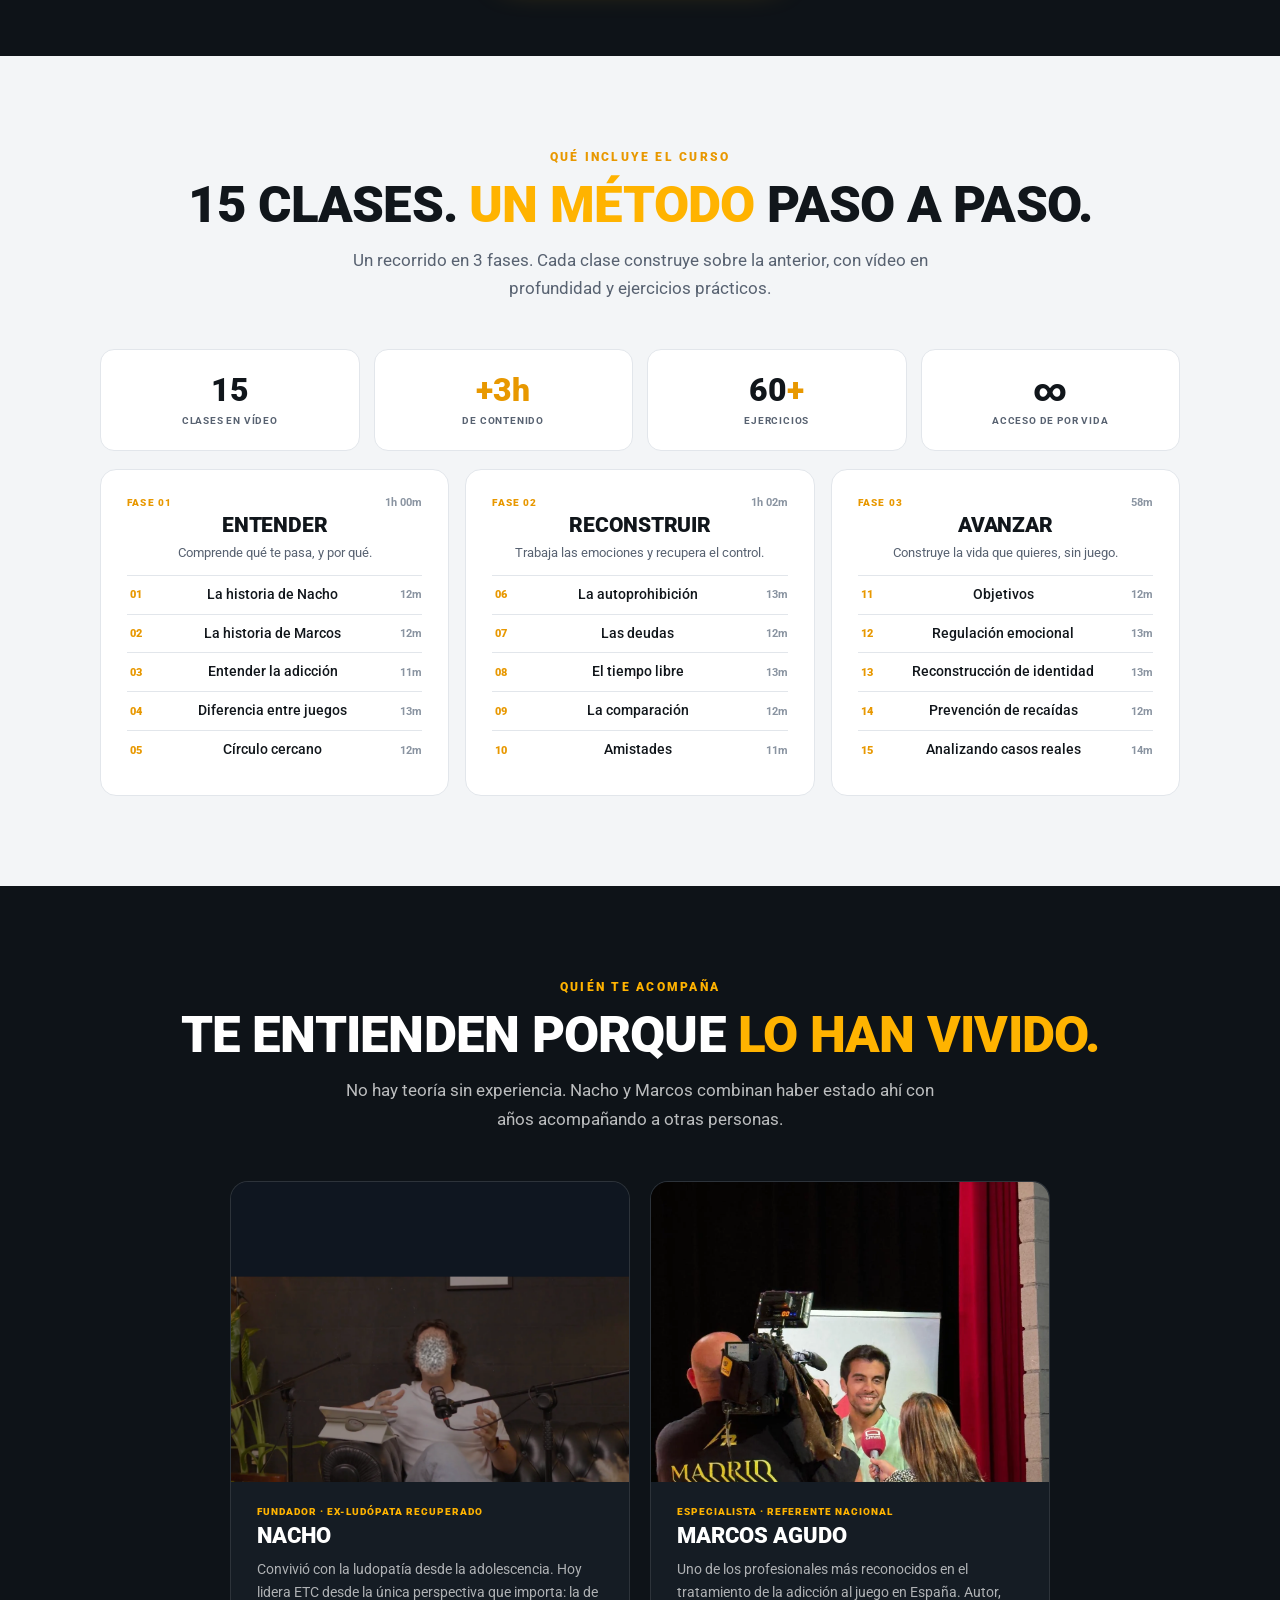
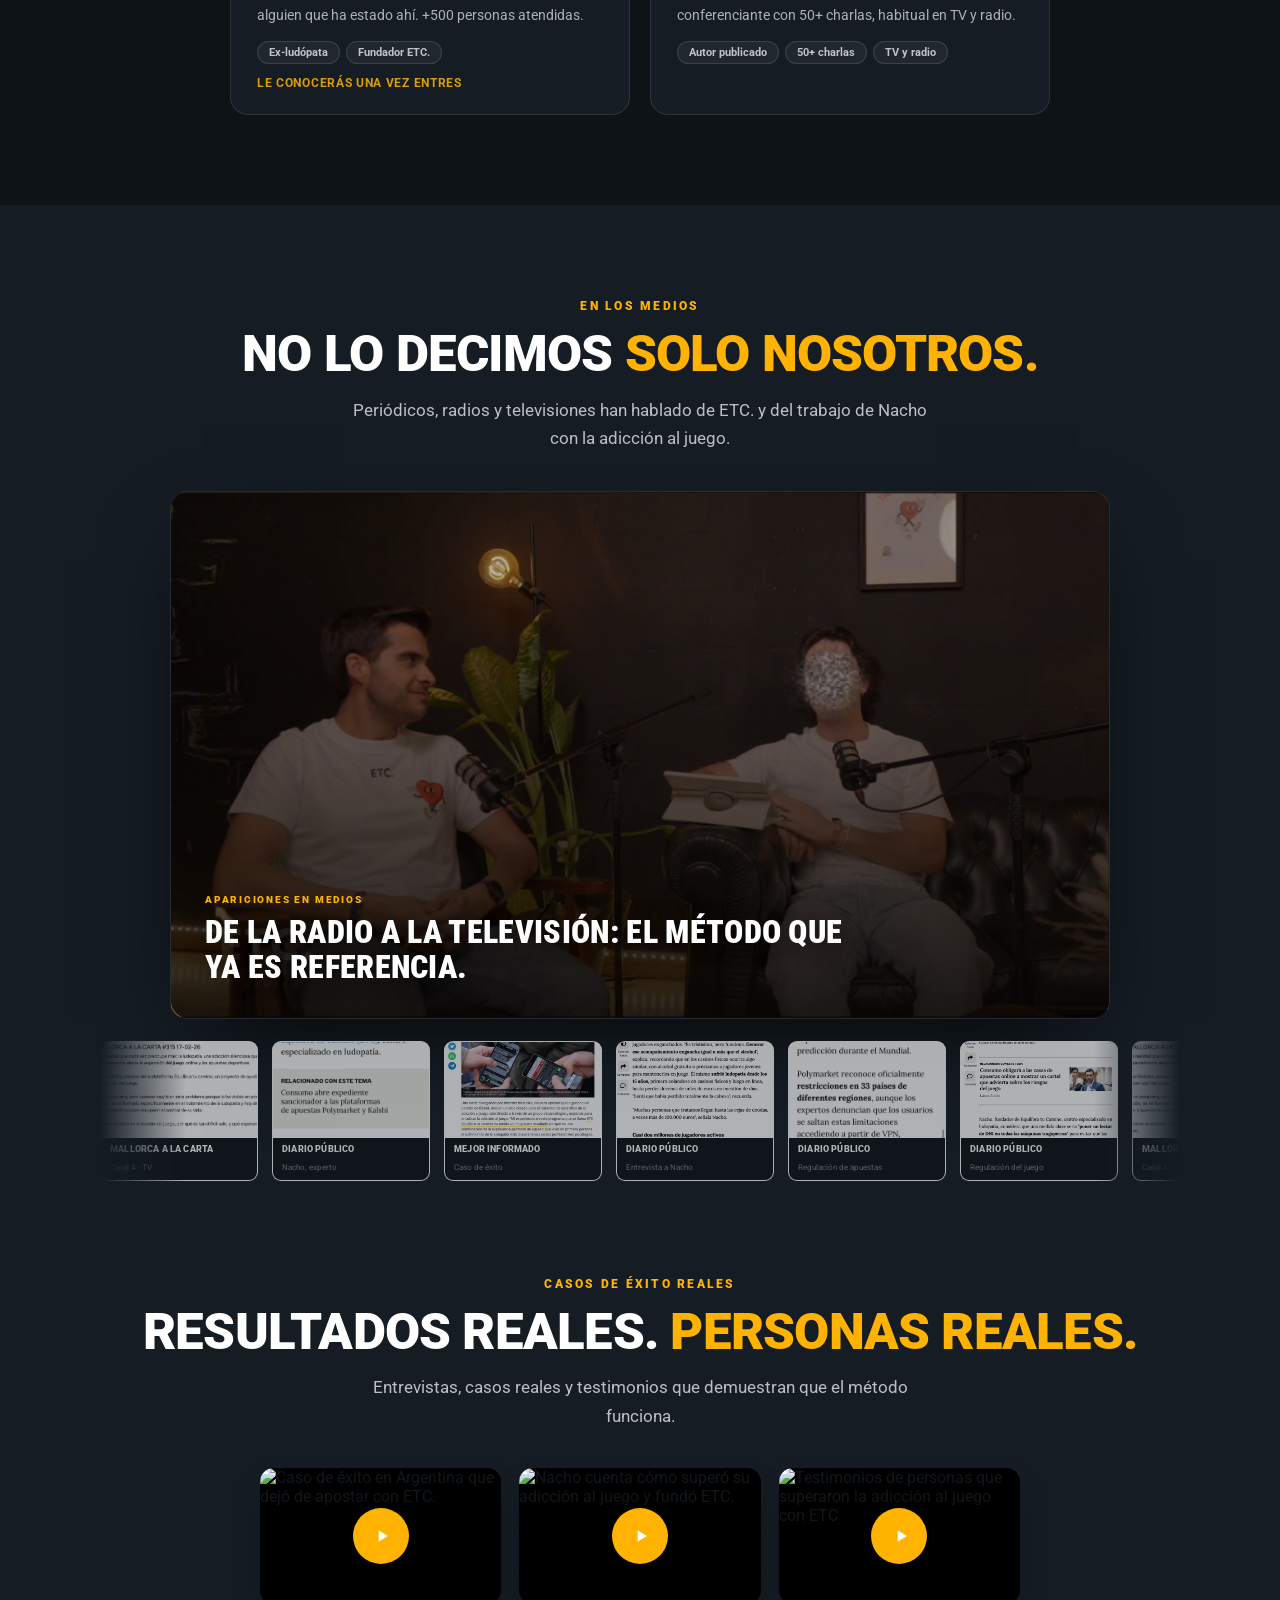
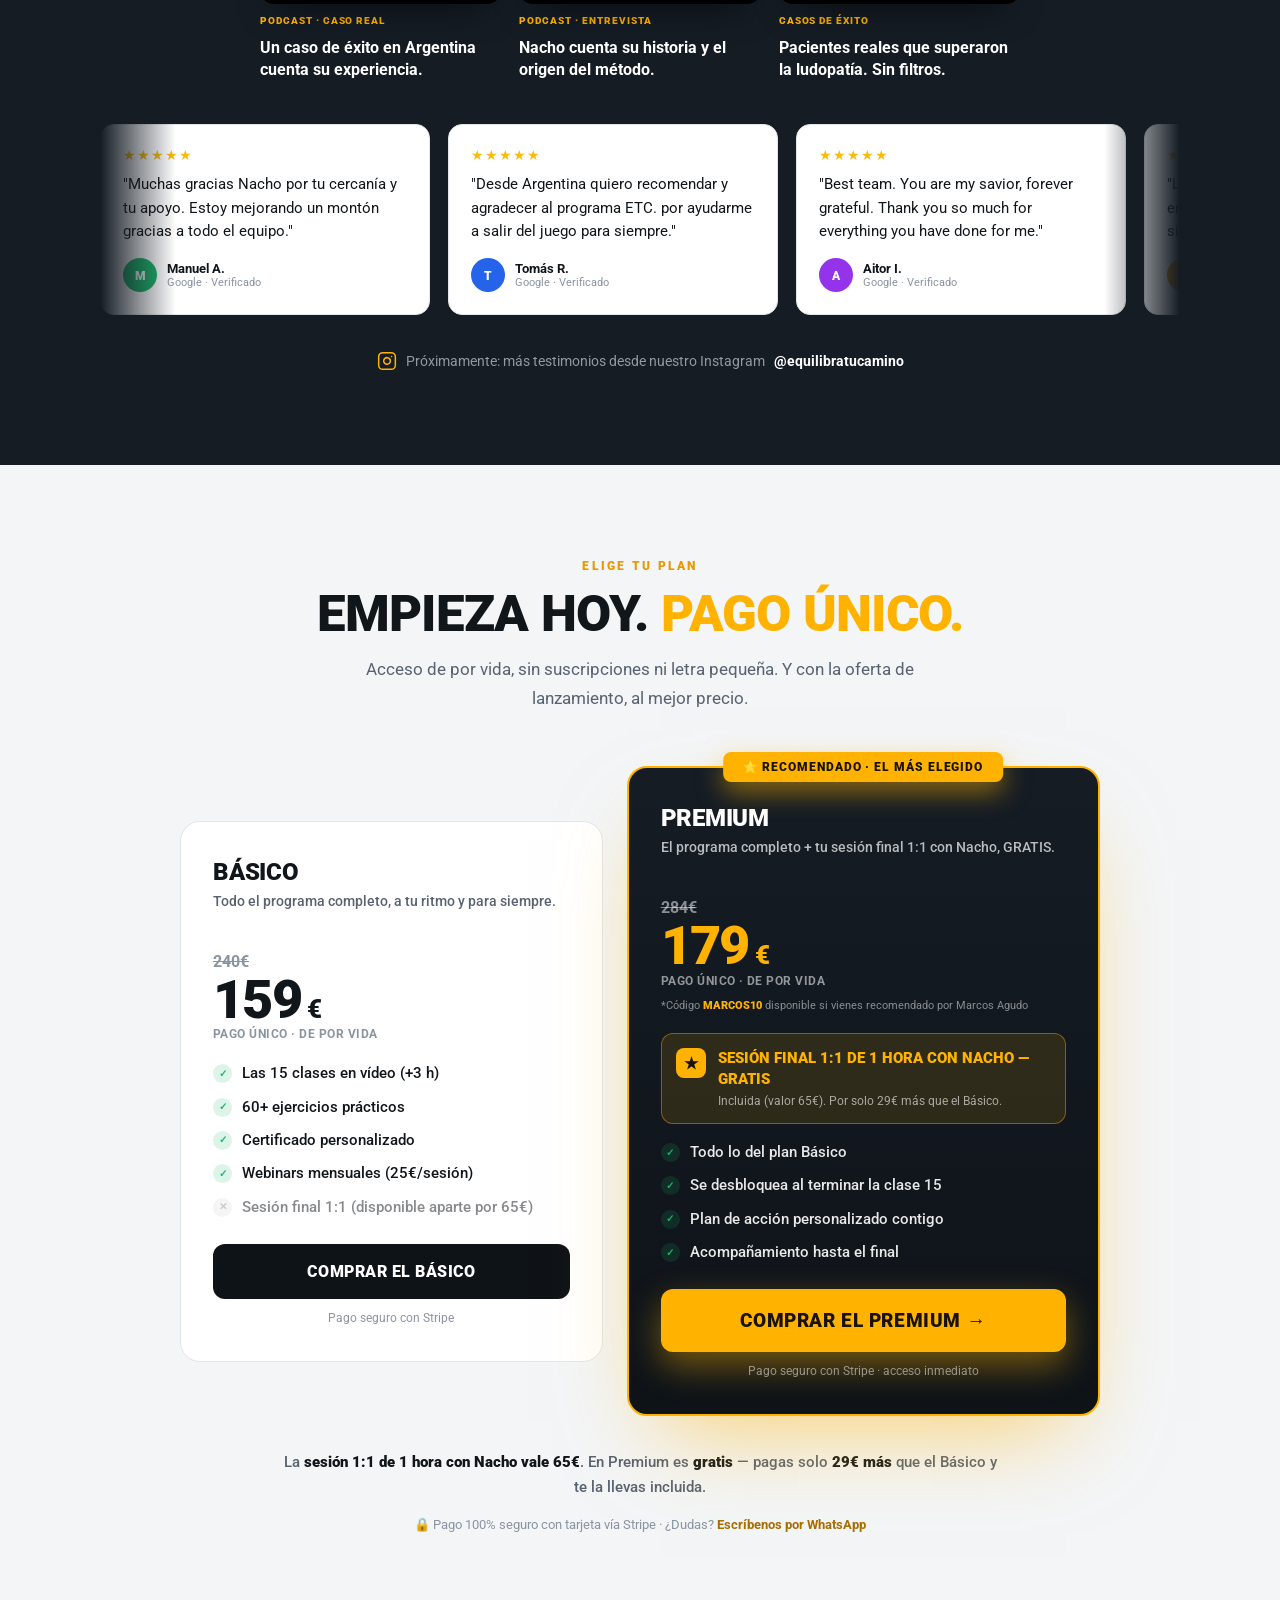
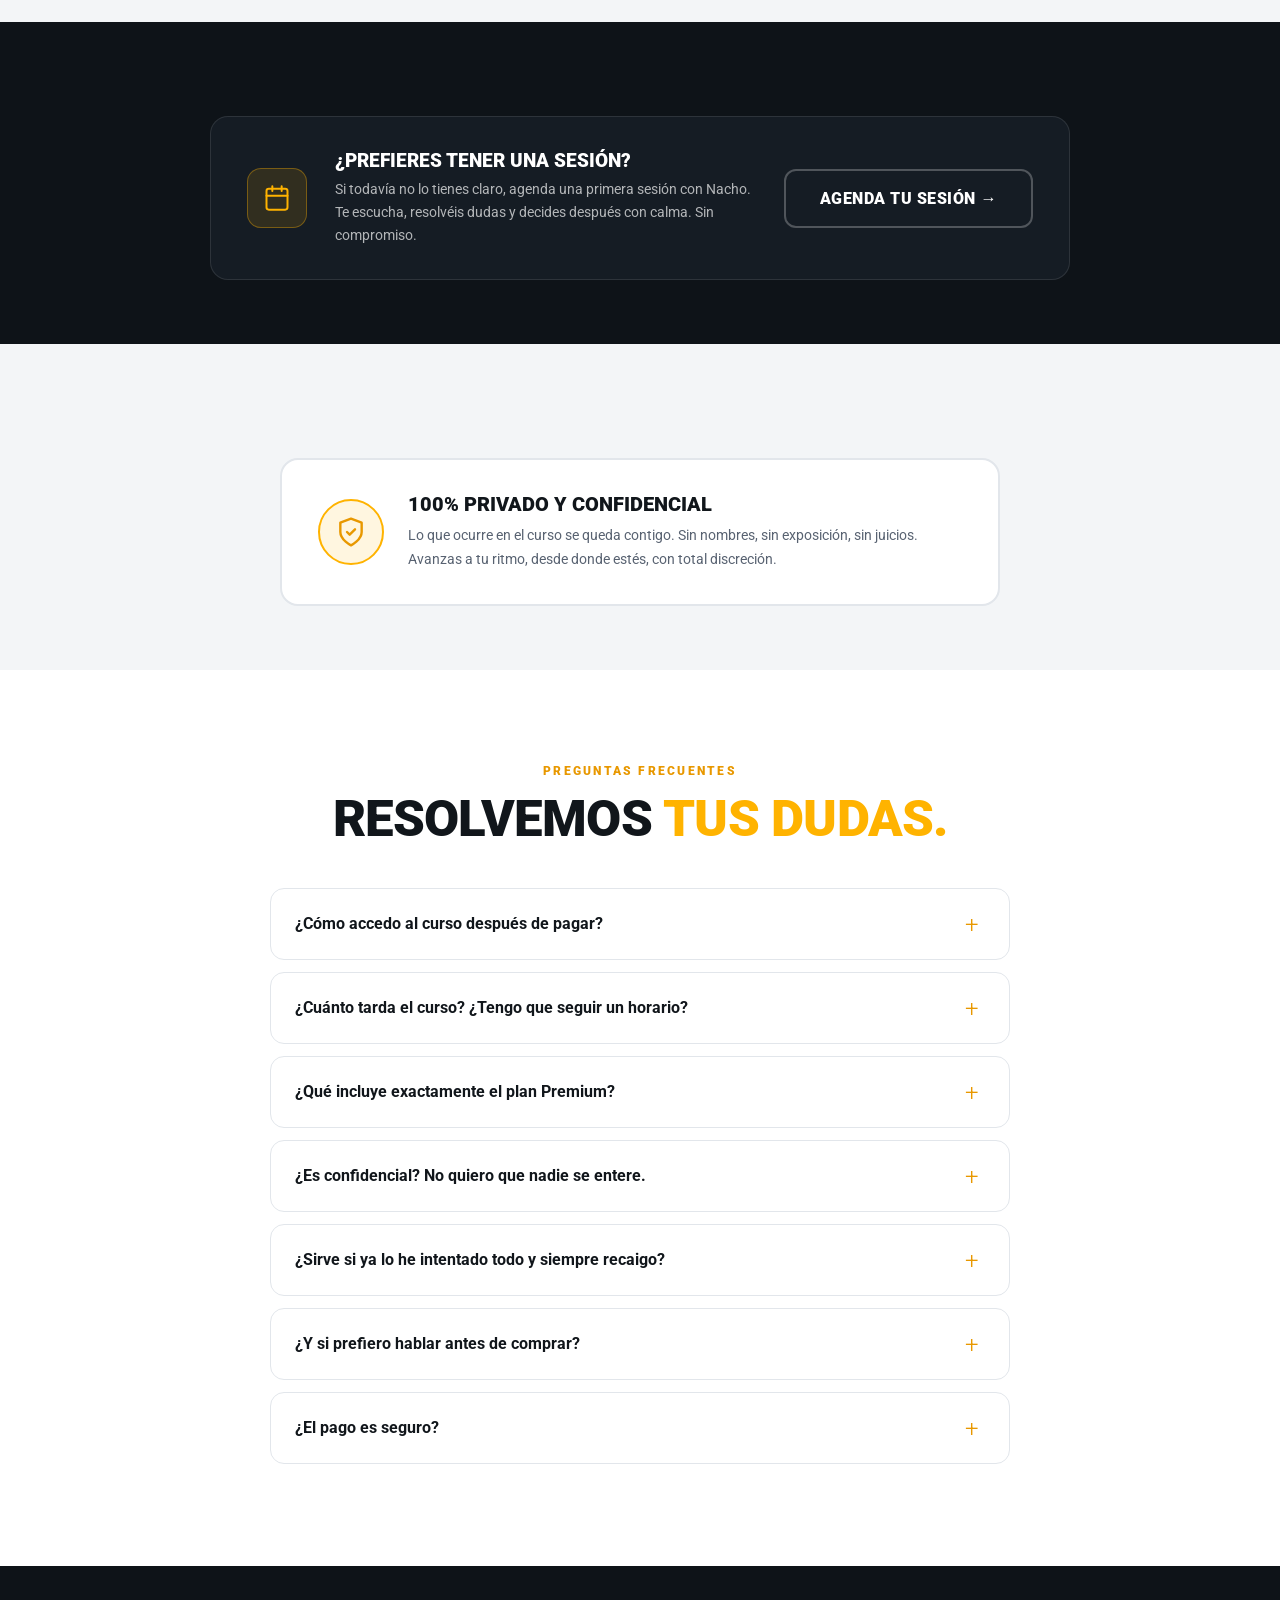
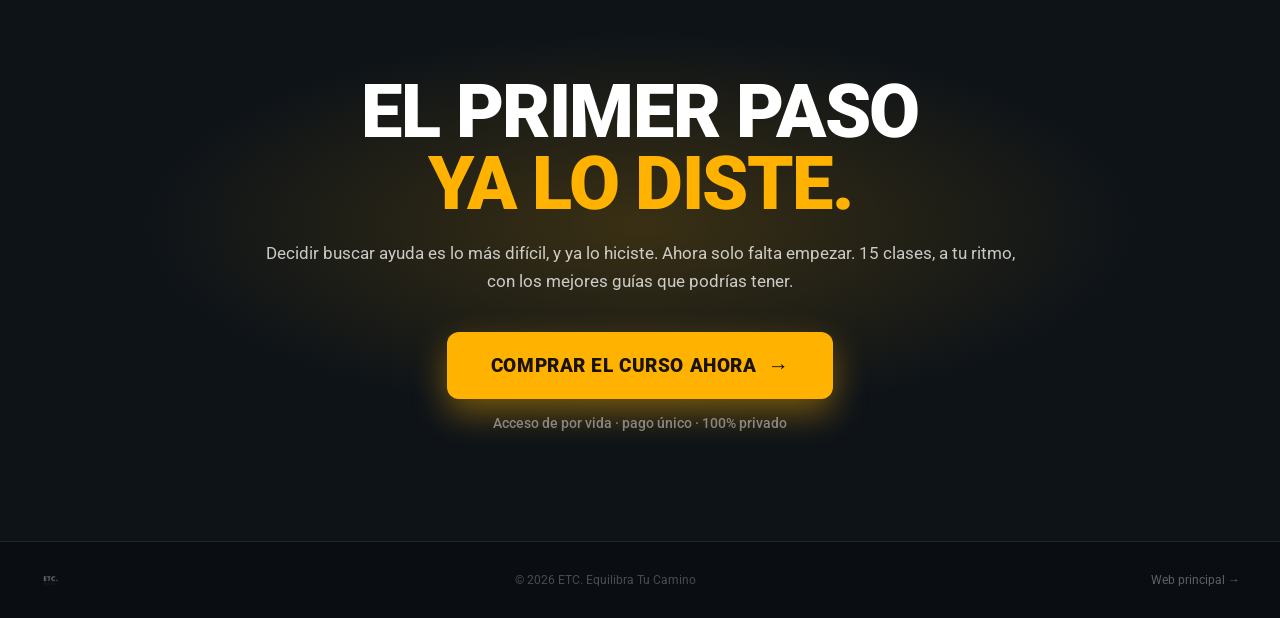
==== commit 87c99ac1: "fix(precios): básico 159€ y premium 179€ Bajada de precios para reducir fricción de compra. Actualiz" ====
--- a/index.html
+++ b/index.html
@@ -875,7 +875,7 @@
         <div class="plan__name">Básico</div>
         <div class="plan__tagline">Todo el programa completo, a tu ritmo y para siempre.</div>
         <div class="plan__old">240€</div>
-        <div class="plan__price"><span class="plan__amt">190</span><span class="plan__cur">€</span></div>
+        <div class="plan__price"><span class="plan__amt">159</span><span class="plan__cur">€</span></div>
         <div class="plan__once">Pago único · de por vida</div>
         <div class="plan__feats">
           <div class="pf"><span class="ck">✓</span>Las 15 clases en vídeo (+3 h)</div>
@@ -894,7 +894,7 @@
         <div class="plan__name">Premium</div>
         <div class="plan__tagline">El programa completo + tu sesión final 1:1 con Nacho, GRATIS.</div>
         <div class="plan__old">284€</div>
-        <div class="plan__price"><span class="plan__amt">219</span><span class="plan__cur">€</span></div>
+        <div class="plan__price"><span class="plan__amt">179</span><span class="plan__cur">€</span></div>
         <div class="plan__once">Pago único · de por vida</div>
         <div class="plan__promo">*Código <b>MARCOS10</b> disponible si vienes recomendado por Marcos Agudo</div>
 
@@ -986,13 +986,13 @@
 <script>
 /* ENLACES — rellena cuando los tengas */
 const STRIPE = {
-  basic:   'https://buy.stripe.com/4gM7sN64c6hC9PMeMe2go01',   // Plan Básico 190€
-  premium: 'https://buy.stripe.com/00w28tdwE7lG6DA5bE2go00'    // Plan Premium 219€ (código MARCOS10 = -10€)
+  basic:   'https://buy.stripe.com/4gM7sN64c6hC9PMeMe2go01',   // Plan Básico 159€
+  premium: 'https://buy.stripe.com/00w28tdwE7lG6DA5bE2go00'    // Plan Premium 179€
 };
 const BOOK_URL = '';                      // URL del calendario de reserva
 const WA = {
-  basic:'https://wa.me/34611847645?text='+encodeURIComponent('Hola, quiero comprar el curso ETC — Plan Básico (190€).'),
-  premium:'https://wa.me/34611847645?text='+encodeURIComponent('Hola, quiero comprar el curso ETC — Plan Premium (219€).'),
+  basic:'https://wa.me/34611847645?text='+encodeURIComponent('Hola, quiero comprar el curso ETC — Plan Básico (159€).'),
+  premium:'https://wa.me/34611847645?text='+encodeURIComponent('Hola, quiero comprar el curso ETC — Plan Premium (179€).'),
   book:'https://wa.me/34611847645?text='+encodeURIComponent('Hola, me gustaría agendar una primera sesión antes de empezar el curso.')
 };
 document.querySelectorAll('[data-checkout]').forEach(b=>b.addEventListener('click',()=>{const p=b.dataset.checkout;location.href=STRIPE[p]||WA[p];}));
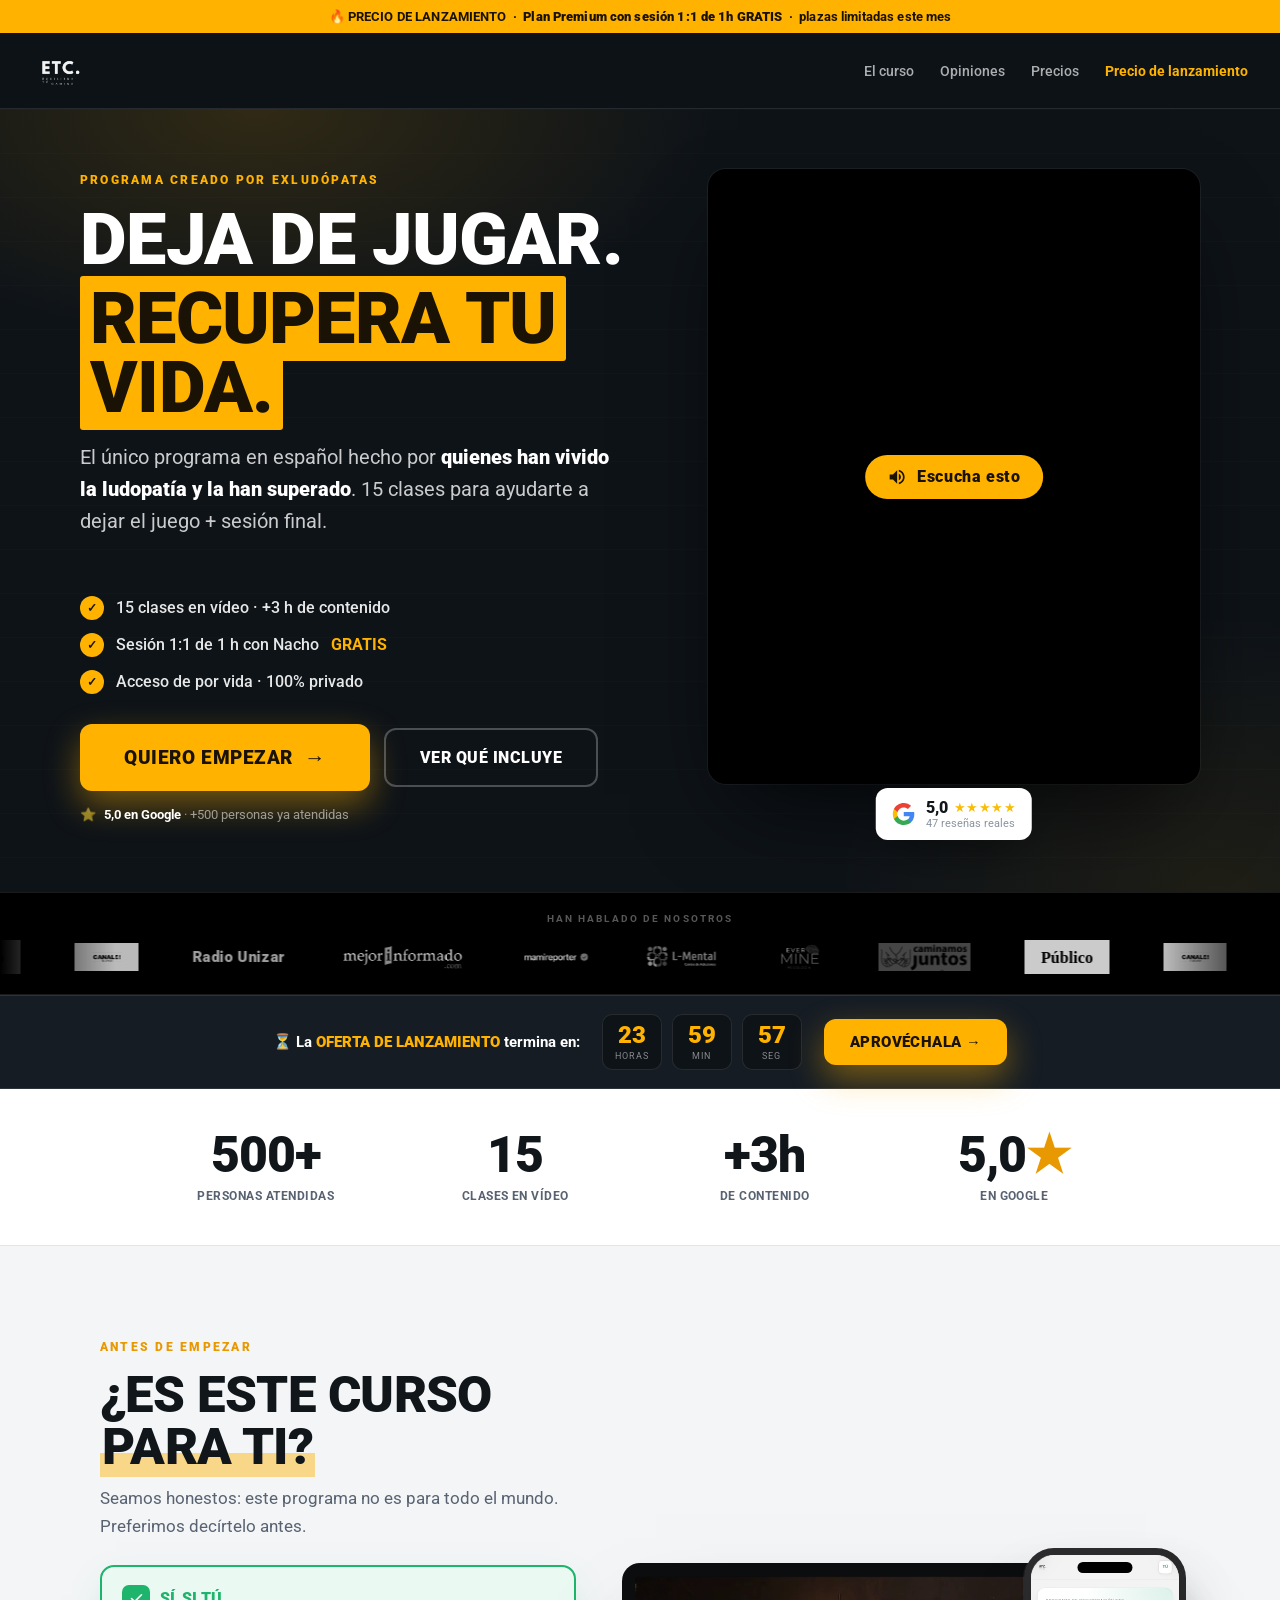
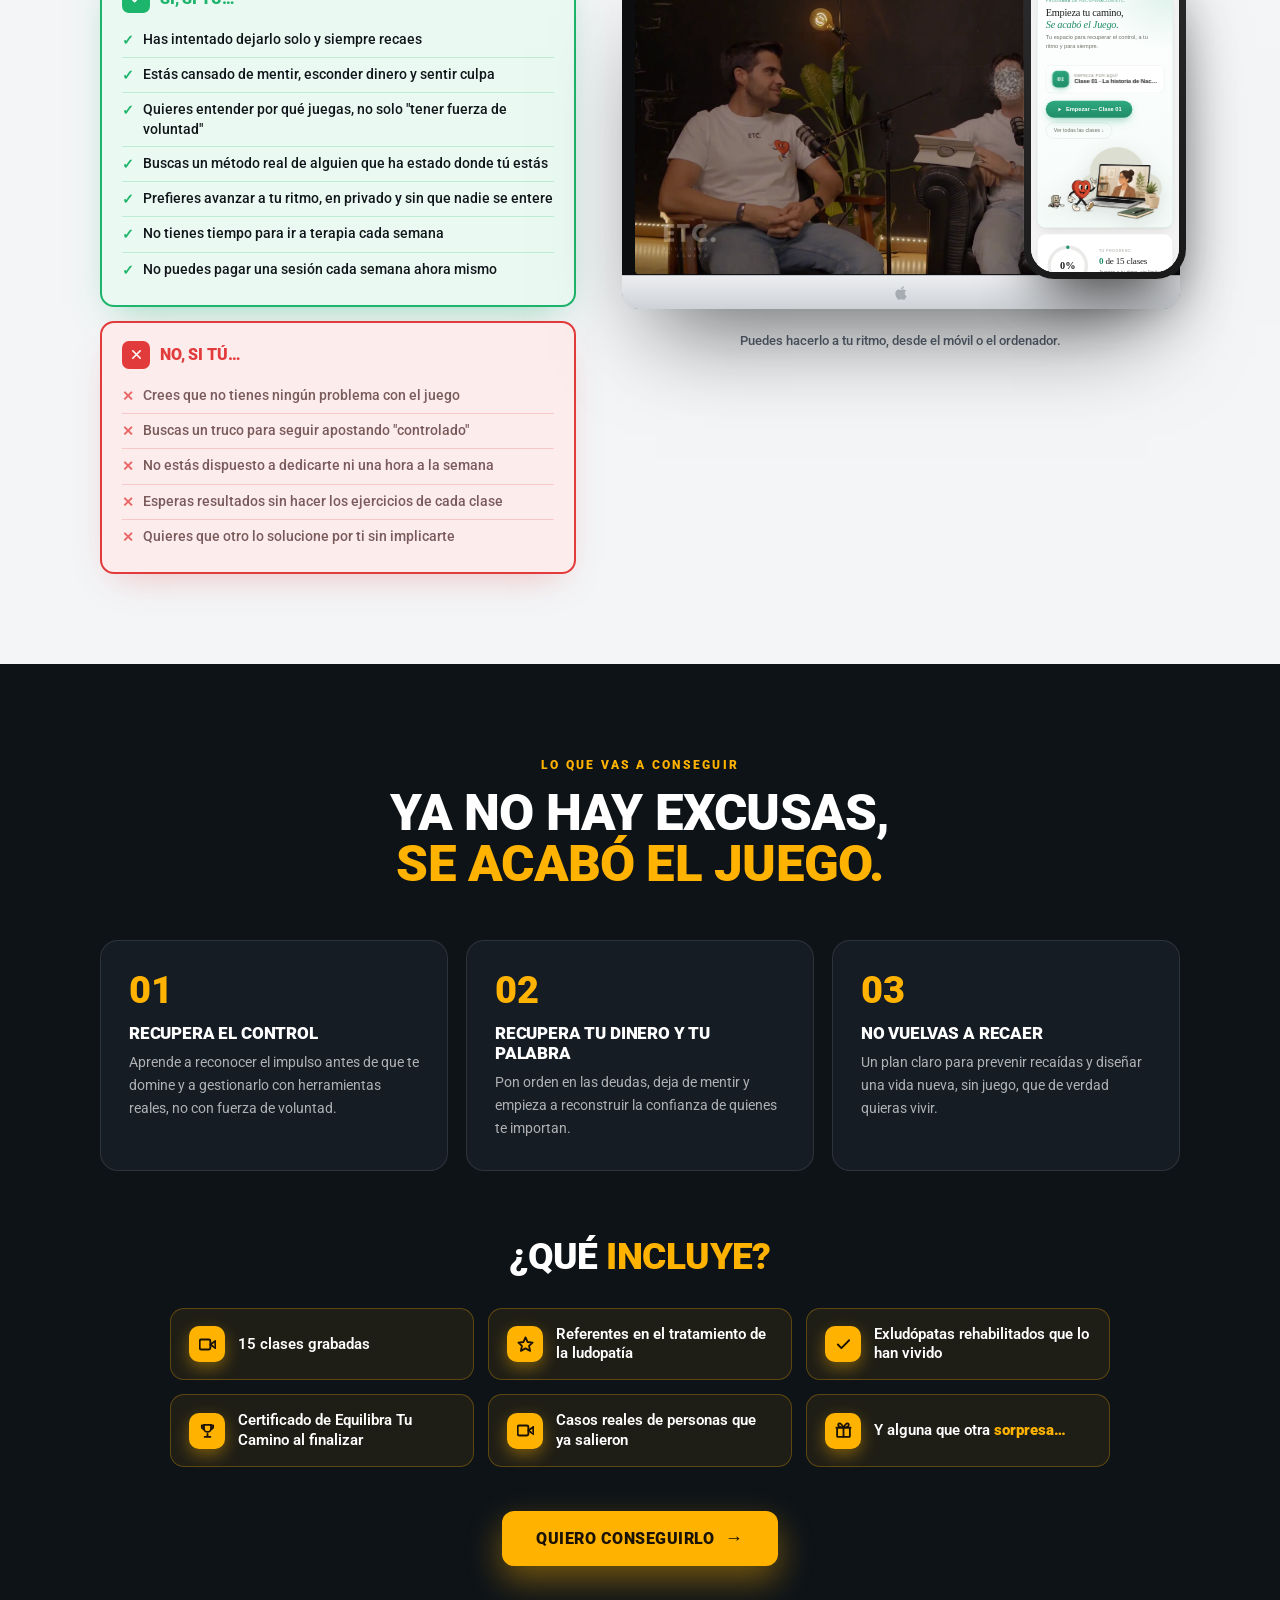
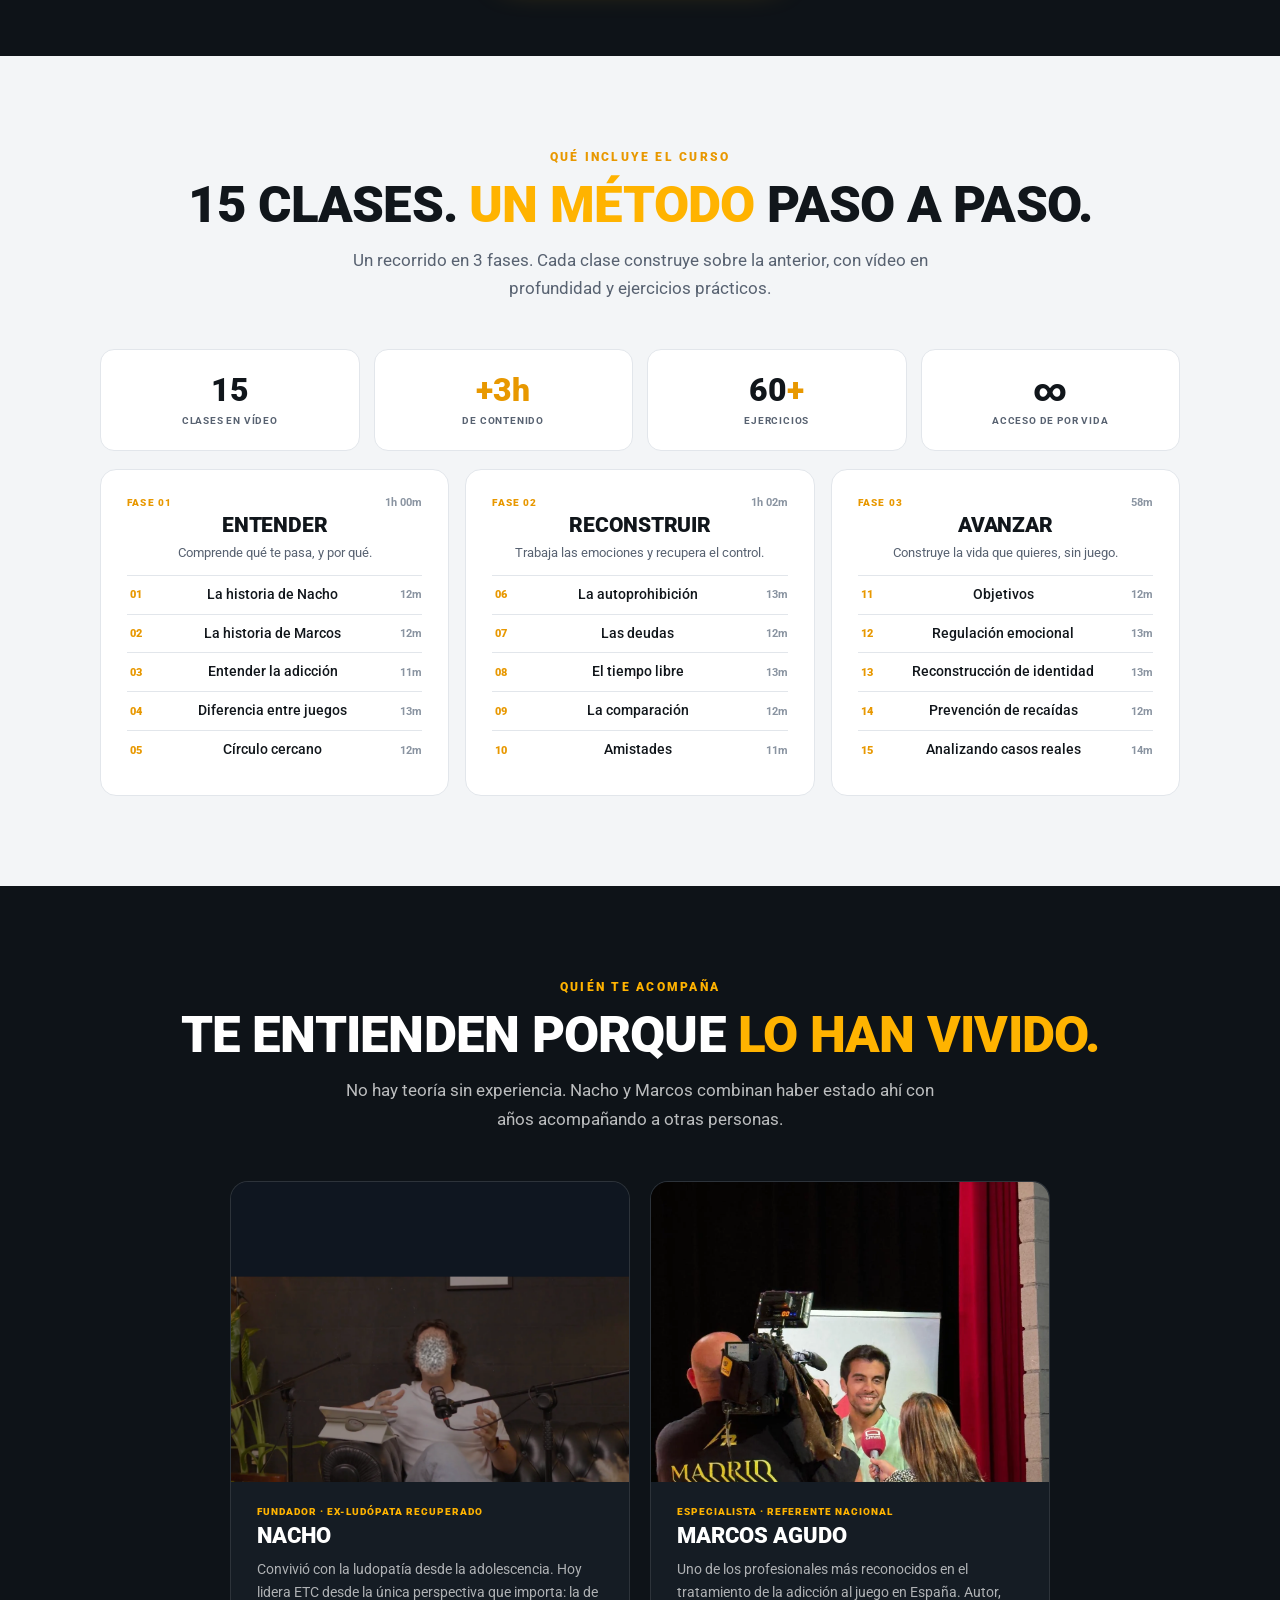
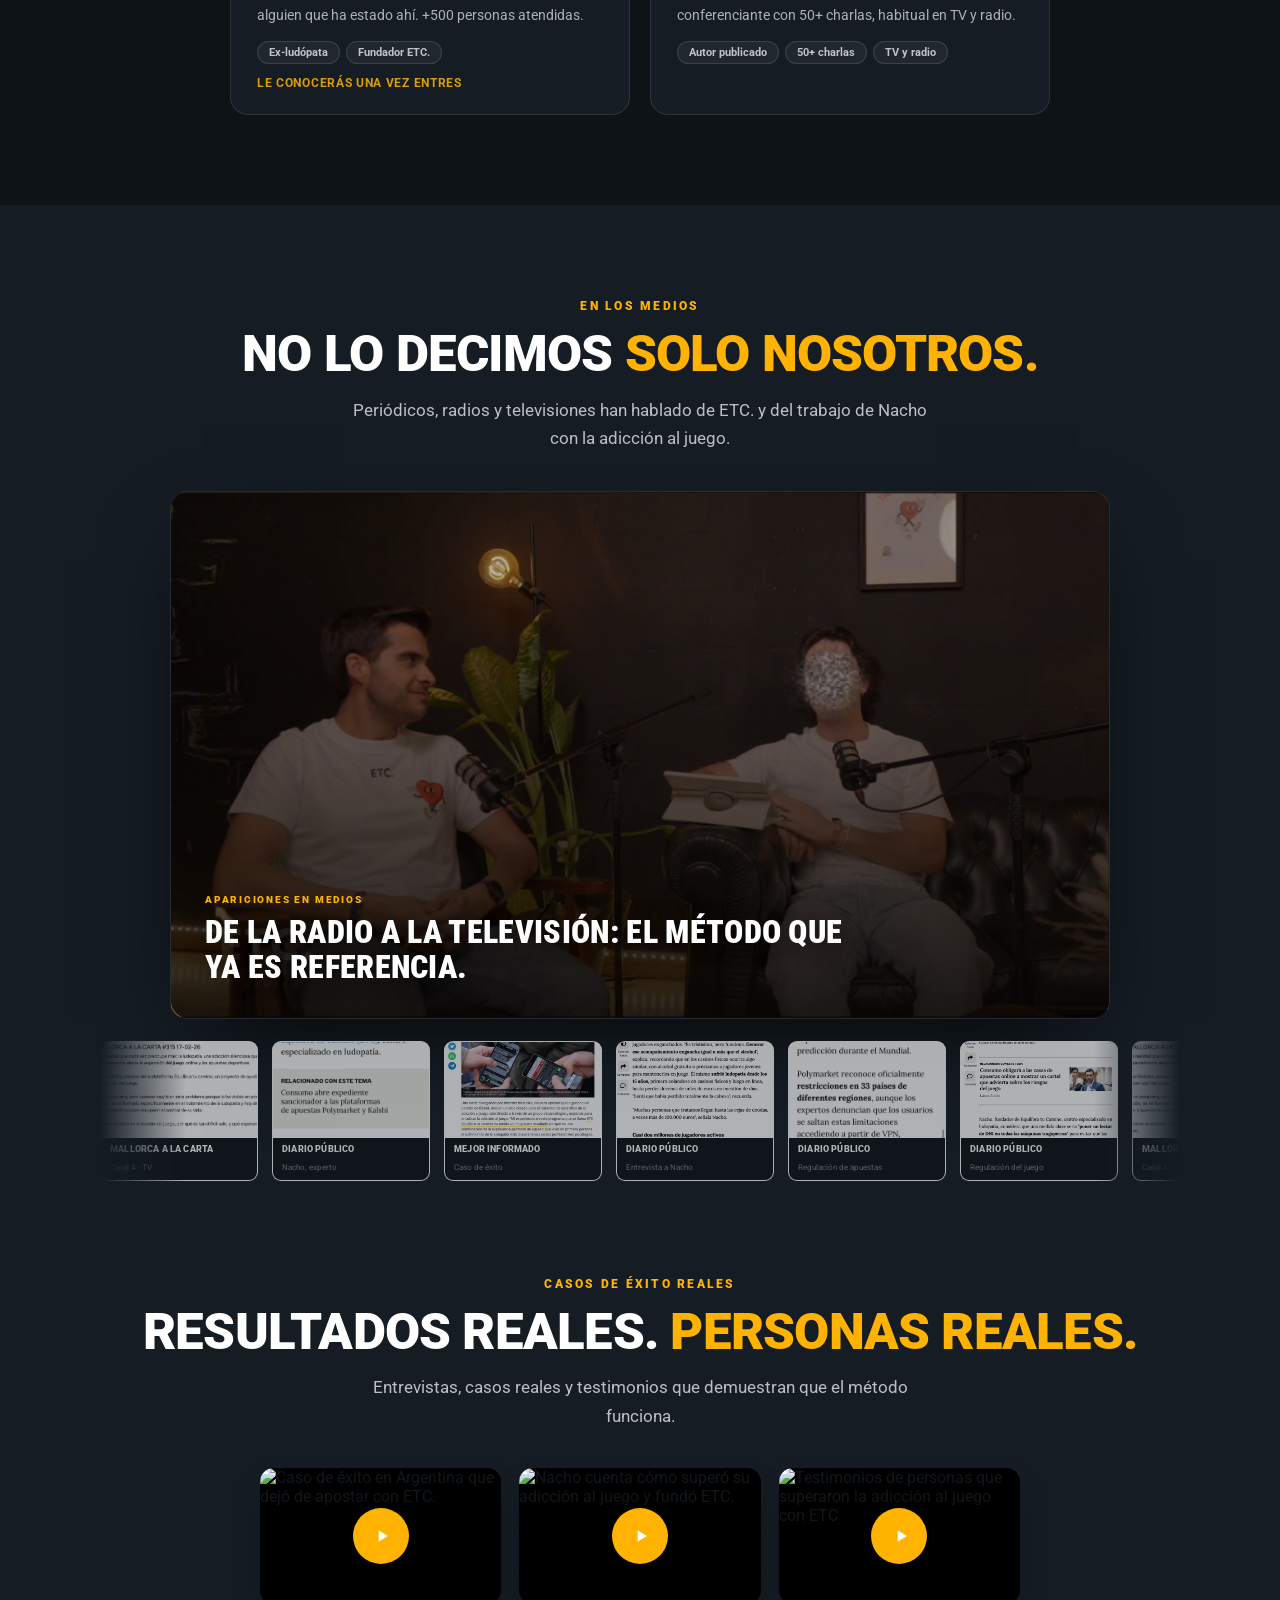
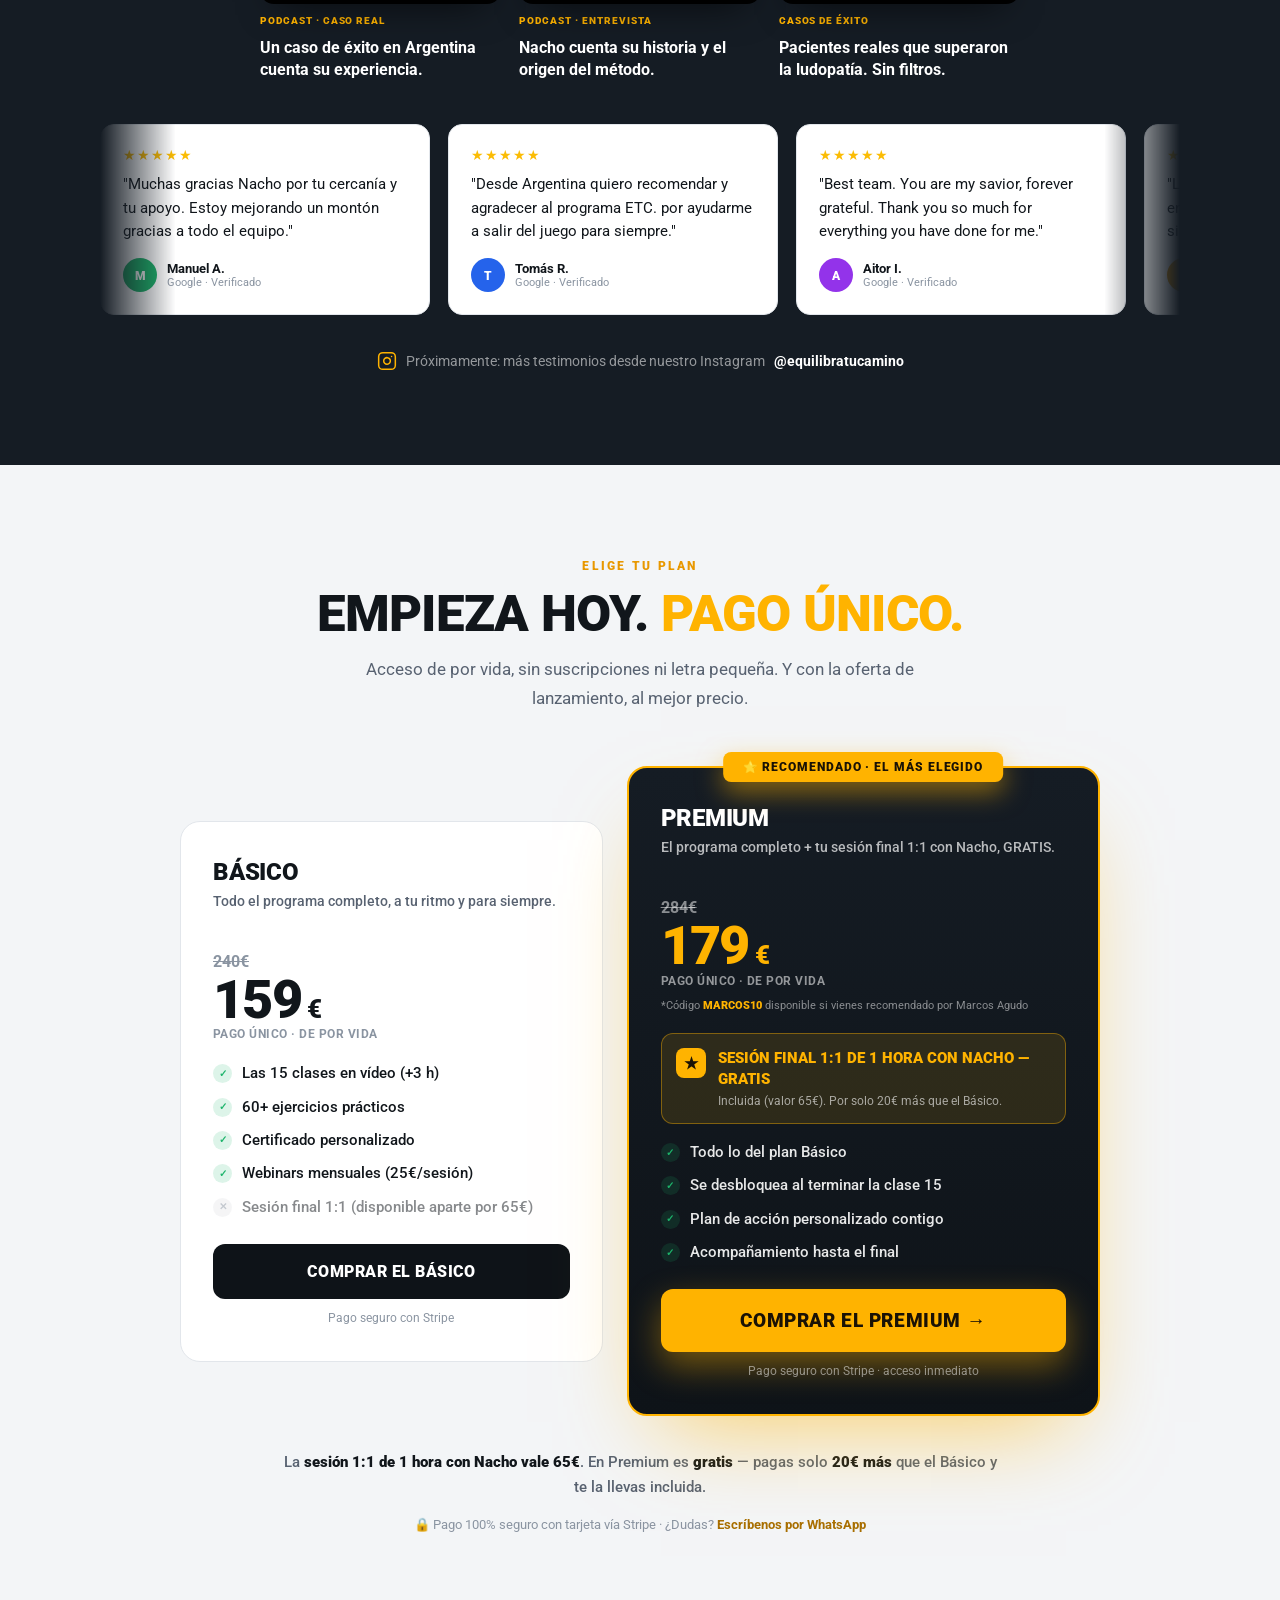
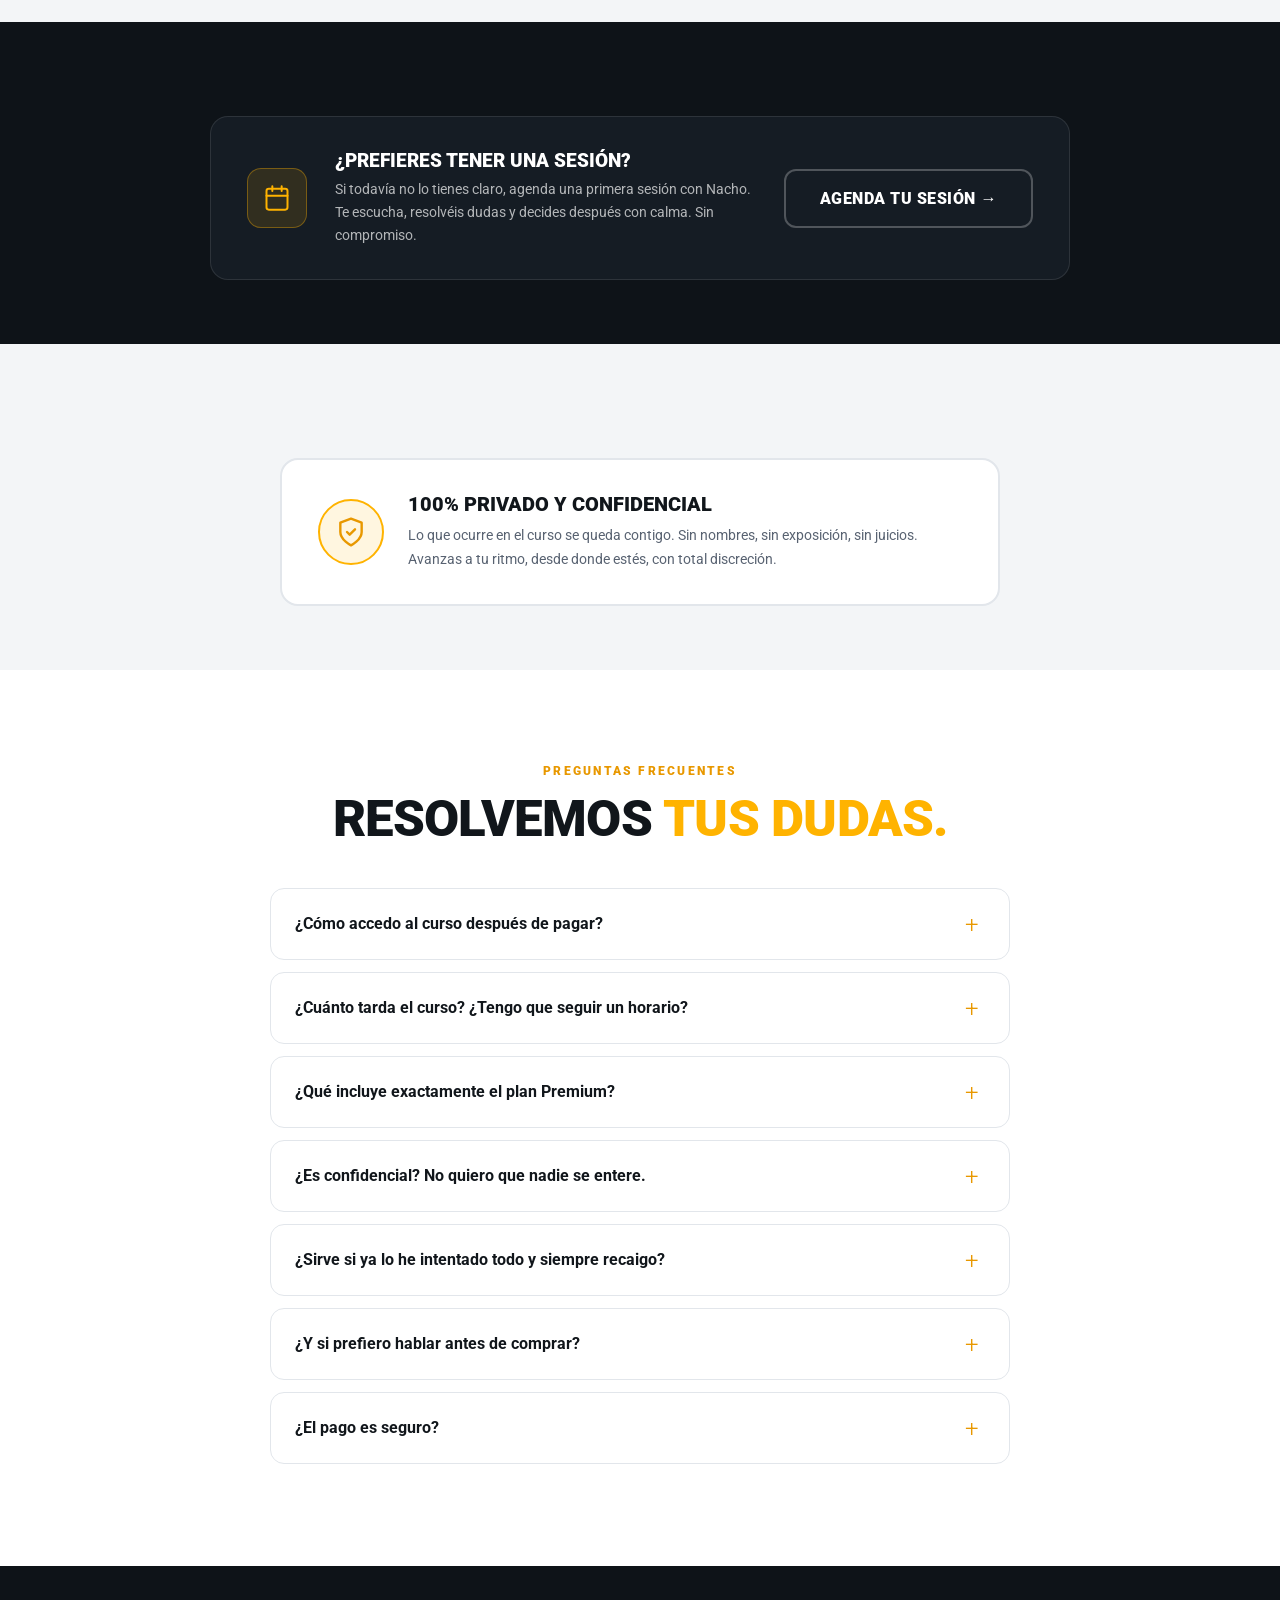
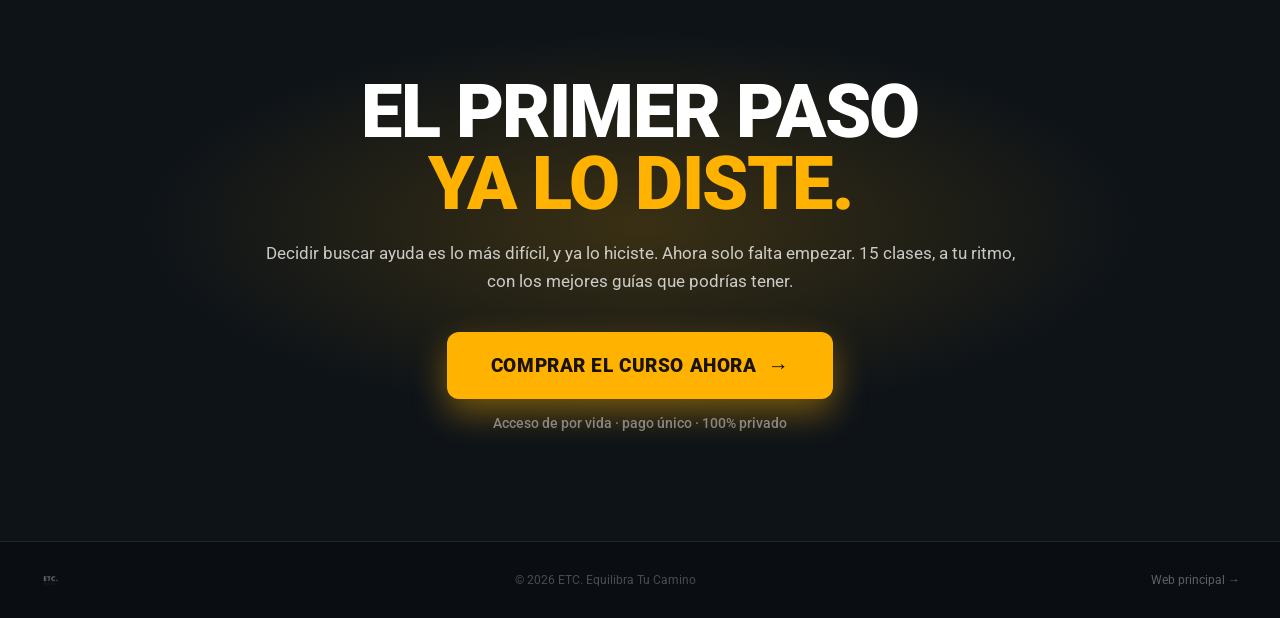
==== commit 1b5031ce: "fix(precios): corregir diferencia premium→básico de 29€ a 20€ Co-Authored-By: Claude Sonnet 4.6 <nor" ====
--- a/index.html
+++ b/index.html
@@ -900,7 +900,7 @@
 
         <div class="pf-free">
           <span class="star">★</span>
-          <span class="ft"><b>Sesión final 1:1 de 1 hora con Nacho — GRATIS</b><small>Incluida (valor 65€). Por solo 29€ más que el Básico.</small></span>
+          <span class="ft"><b>Sesión final 1:1 de 1 hora con Nacho — GRATIS</b><small>Incluida (valor 65€). Por solo 20€ más que el Básico.</small></span>
         </div>
 
         <div class="plan__feats">
@@ -914,7 +914,7 @@
       </div>
     </div>
 
-    <p class="vnote reveal">La <b>sesión 1:1 de 1 hora con Nacho vale 65€</b>. En Premium es <b>gratis</b> — pagas solo <b>29€ más</b> que el Básico y te la llevas incluida.</p>
+    <p class="vnote reveal">La <b>sesión 1:1 de 1 hora con Nacho vale 65€</b>. En Premium es <b>gratis</b> — pagas solo <b>20€ más</b> que el Básico y te la llevas incluida.</p>
     <p class="pay-secure reveal">🔒 Pago 100% seguro con tarjeta vía Stripe · ¿Dudas? <a href="https://wa.me/34611847645?text=Hola%2C%20tengo%20una%20duda%20sobre%20el%20curso%20ETC." target="_blank" rel="noopener">Escríbenos por WhatsApp</a></p>
   </div>
 </section>
@@ -954,7 +954,7 @@
     <div class="faq-list">
       <div class="faq-item reveal"><button class="faq-q">¿Cómo accedo al curso después de pagar?<span class="faq-q__ic">+</span></button><div class="faq-a"><div class="faq-a__in">Justo después del pago recibes acceso a la plataforma con las 15 clases listas para empezar cuando quieras. El acceso es de por vida.</div></div></div>
       <div class="faq-item reveal"><button class="faq-q">¿Cuánto tarda el curso? ¿Tengo que seguir un horario?<span class="faq-q__ic">+</span></button><div class="faq-a"><div class="faq-a__in">No hay horarios. Son más de 3 horas de vídeo en 15 clases que ves a tu ritmo, desde el móvil o el ordenador. Las clases se desbloquean una a una para que sigas el orden del método.</div></div></div>
-      <div class="faq-item reveal"><button class="faq-q">¿Qué incluye exactamente el plan Premium?<span class="faq-q__ic">+</span></button><div class="faq-a"><div class="faq-a__in">Todo el curso (las 15 clases, ejercicios, certificado y webinars) <b>más una sesión final 1:1 de 1 hora con Nacho totalmente gratis</b> (valor 65€), que se desbloquea al terminar la clase 15. Por solo 29€ más que el Básico.</div></div></div>
+      <div class="faq-item reveal"><button class="faq-q">¿Qué incluye exactamente el plan Premium?<span class="faq-q__ic">+</span></button><div class="faq-a"><div class="faq-a__in">Todo el curso (las 15 clases, ejercicios, certificado y webinars) <b>más una sesión final 1:1 de 1 hora con Nacho totalmente gratis</b> (valor 65€), que se desbloquea al terminar la clase 15. Por solo 20€ más que el Básico.</div></div></div>
       <div class="faq-item reveal"><button class="faq-q">¿Es confidencial? No quiero que nadie se entere.<span class="faq-q__ic">+</span></button><div class="faq-a"><div class="faq-a__in">Totalmente. El curso es 100% privado. No exponemos datos, nombres ni fotos. Avanzas solo, a tu ritmo y con total discreción.</div></div></div>
       <div class="faq-item reveal"><button class="faq-q">¿Sirve si ya lo he intentado todo y siempre recaigo?<span class="faq-q__ic">+</span></button><div class="faq-a"><div class="faq-a__in">Precisamente para eso está. El método lo crearon personas que también recayeron muchas veces antes de salir. No se basa en fuerza de voluntad, sino en entender la adicción y darte herramientas reales para no volver.</div></div></div>
       <div class="faq-item reveal"><button class="faq-q">¿Y si prefiero hablar antes de comprar?<span class="faq-q__ic">+</span></button><div class="faq-a"><div class="faq-a__in">Puedes agendar una primera sesión con Nacho para resolver tus dudas y ver si el curso es para ti, sin compromiso. Usa el botón "Agenda tu sesión" o escríbenos por WhatsApp.</div></div></div>
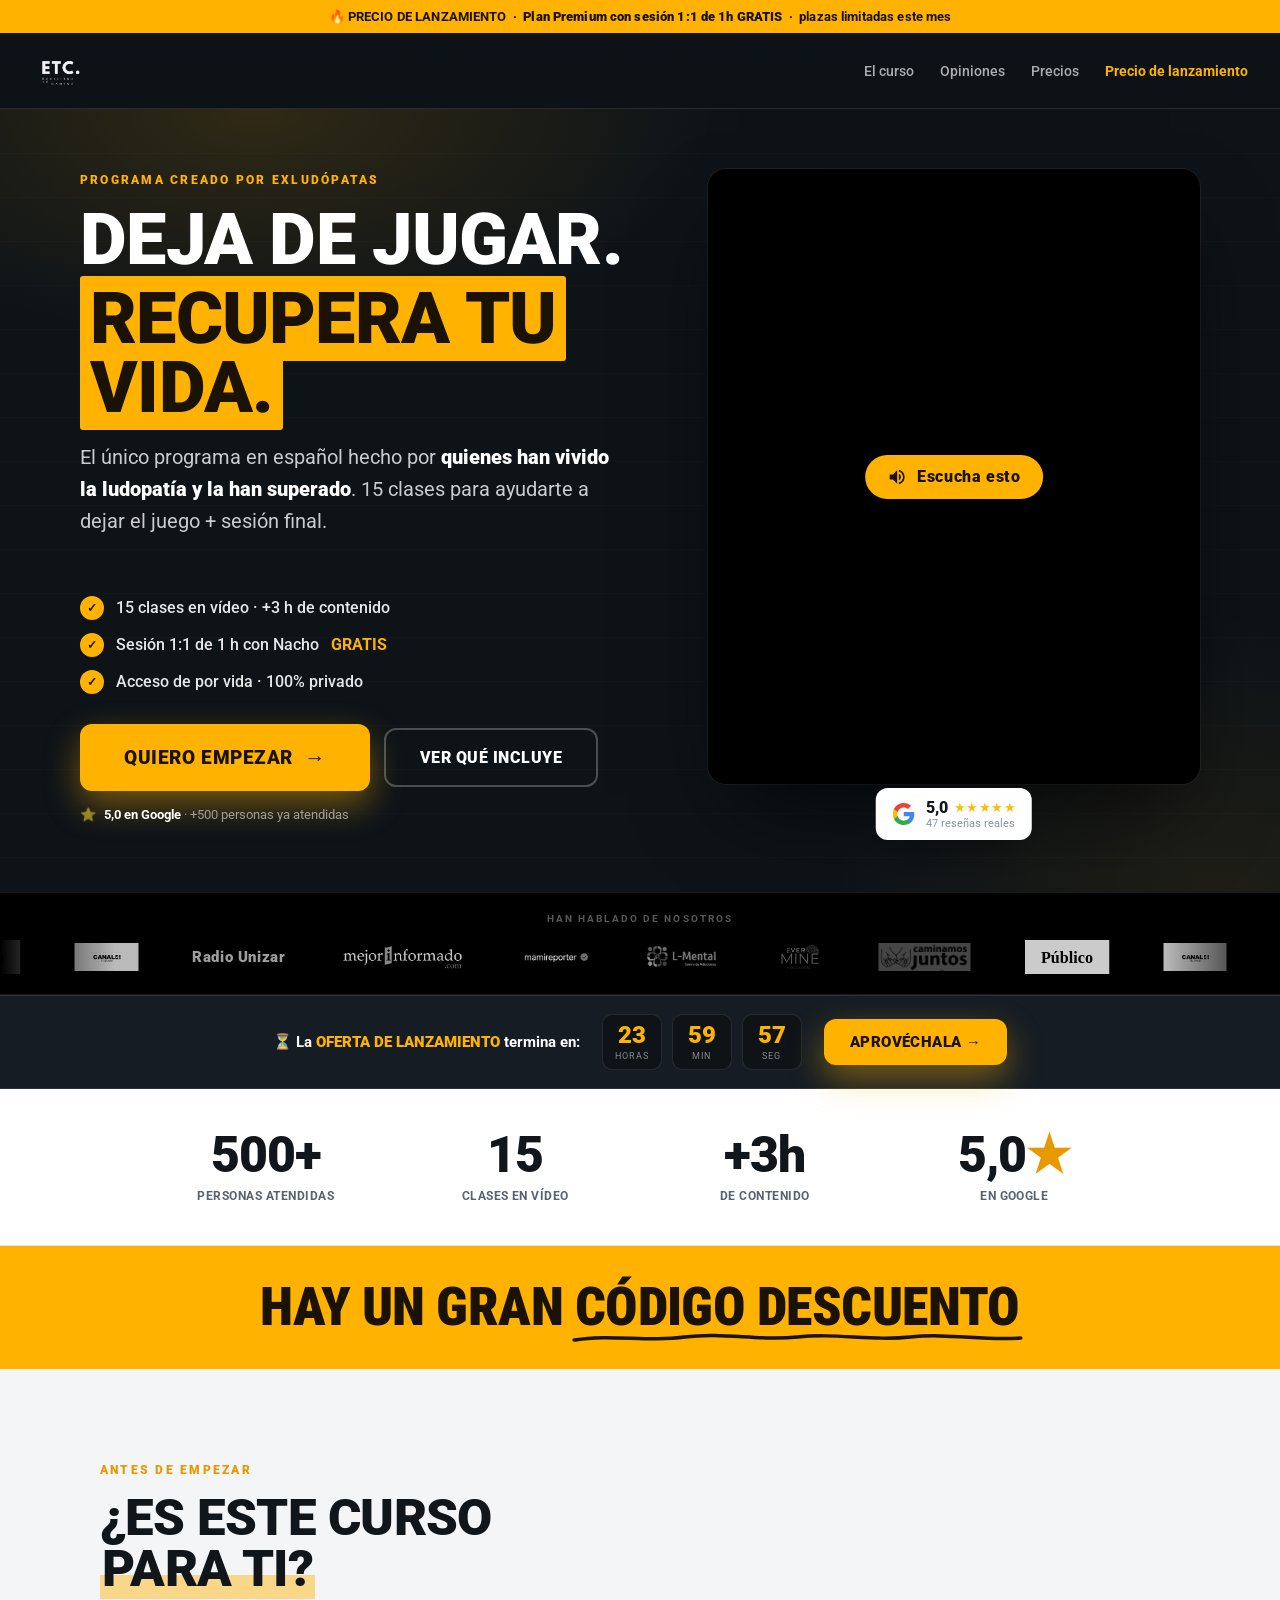
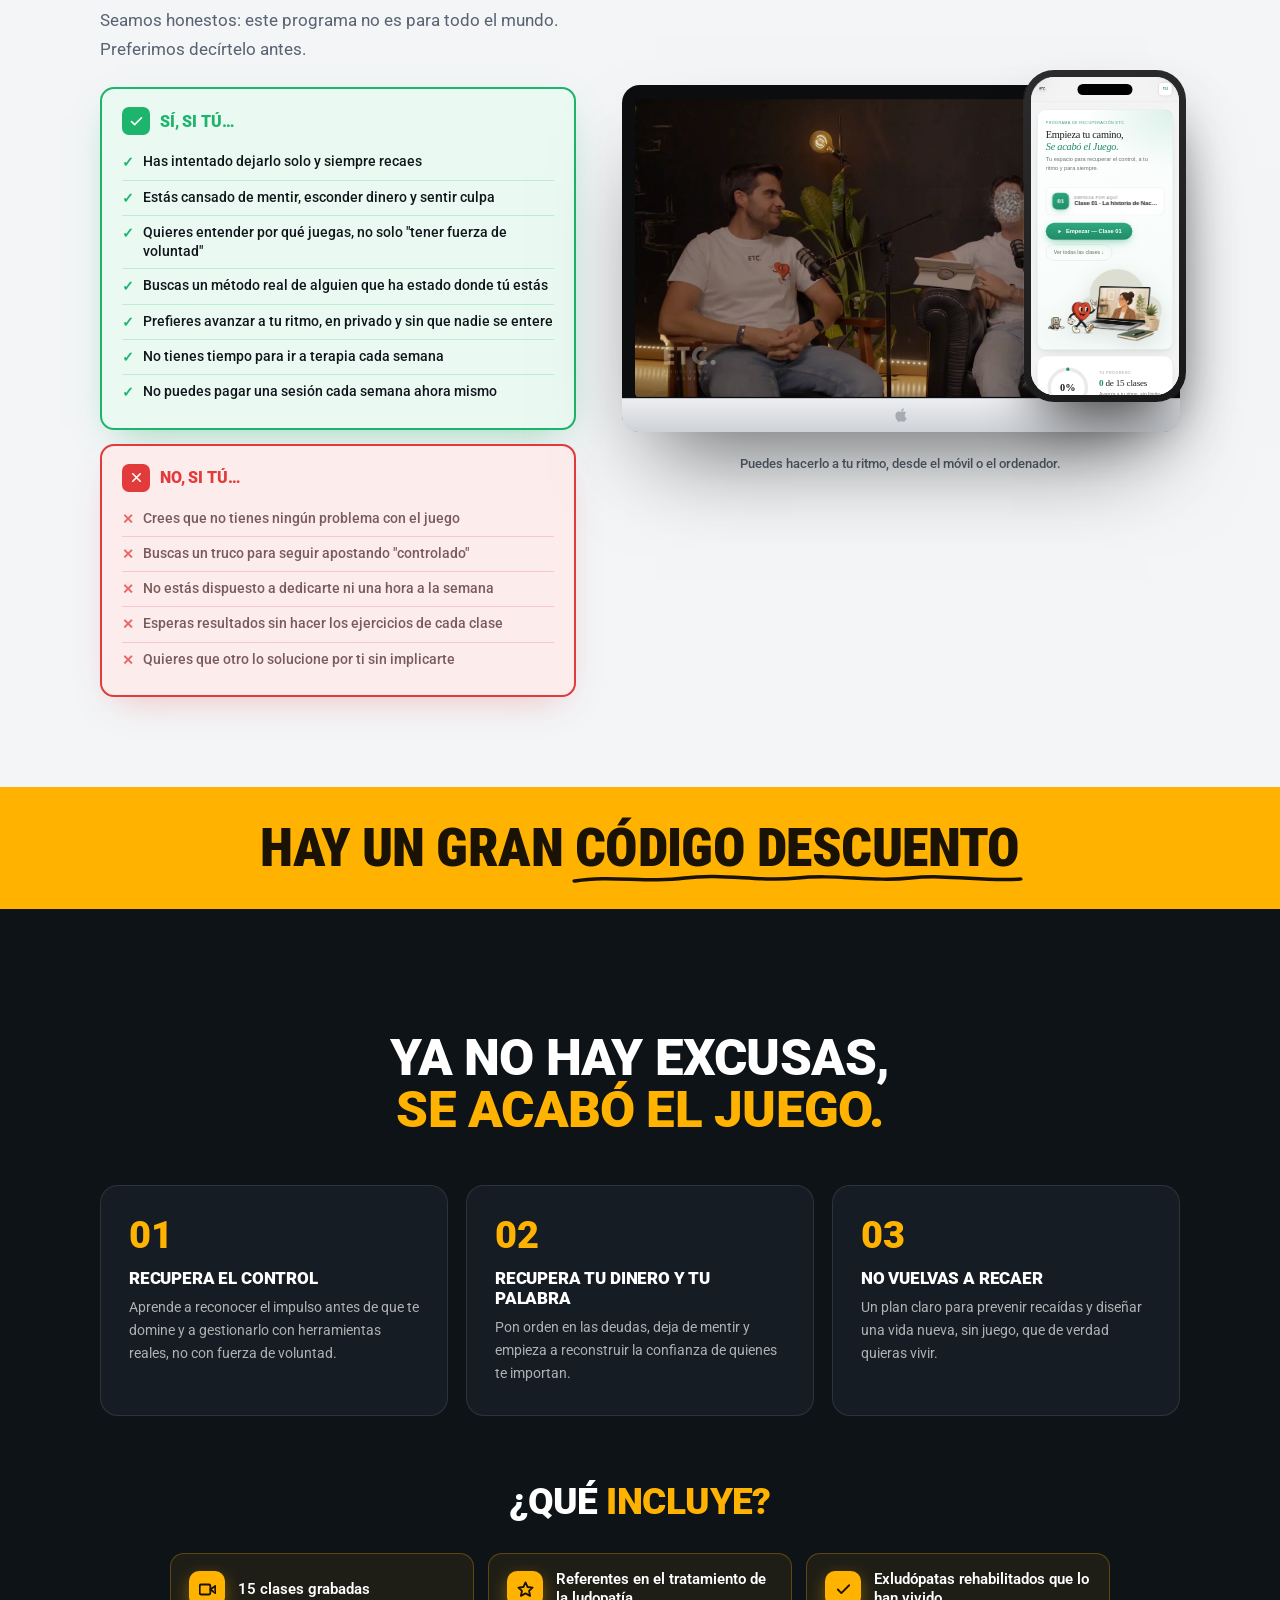
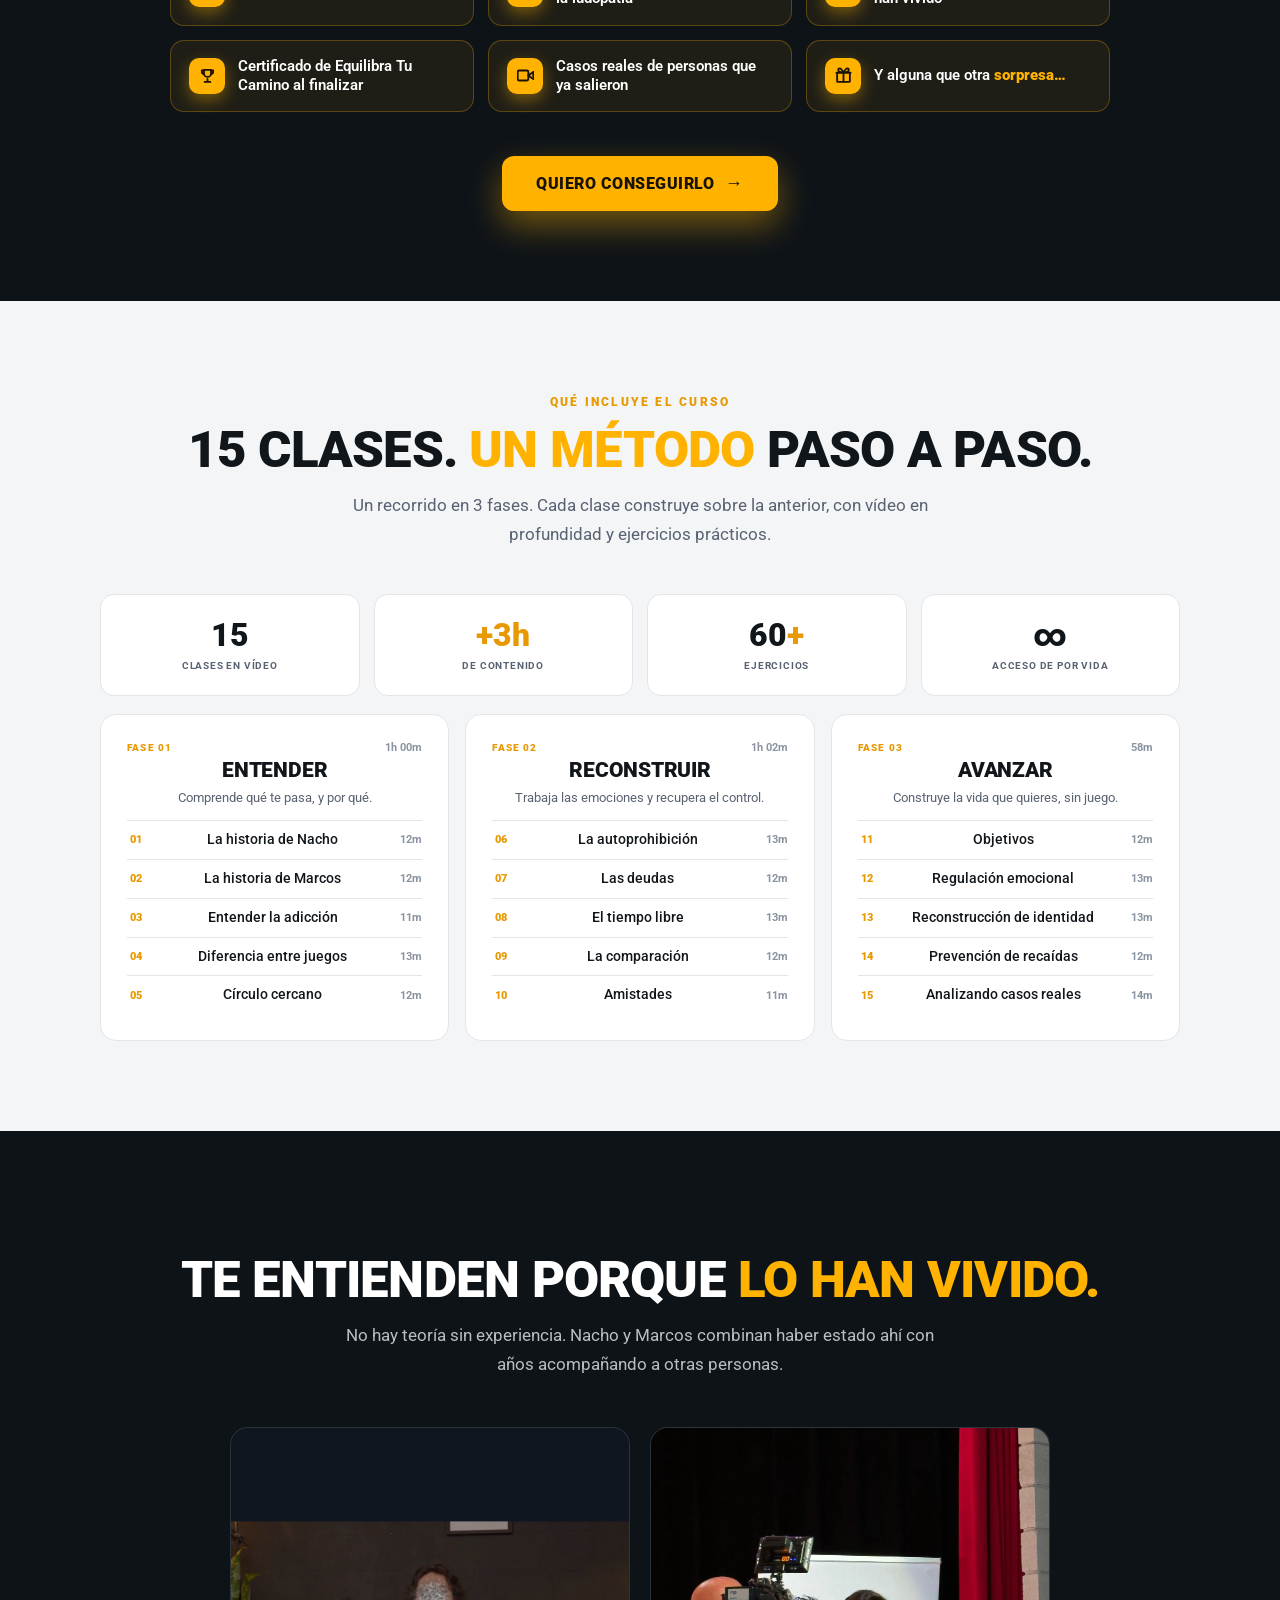
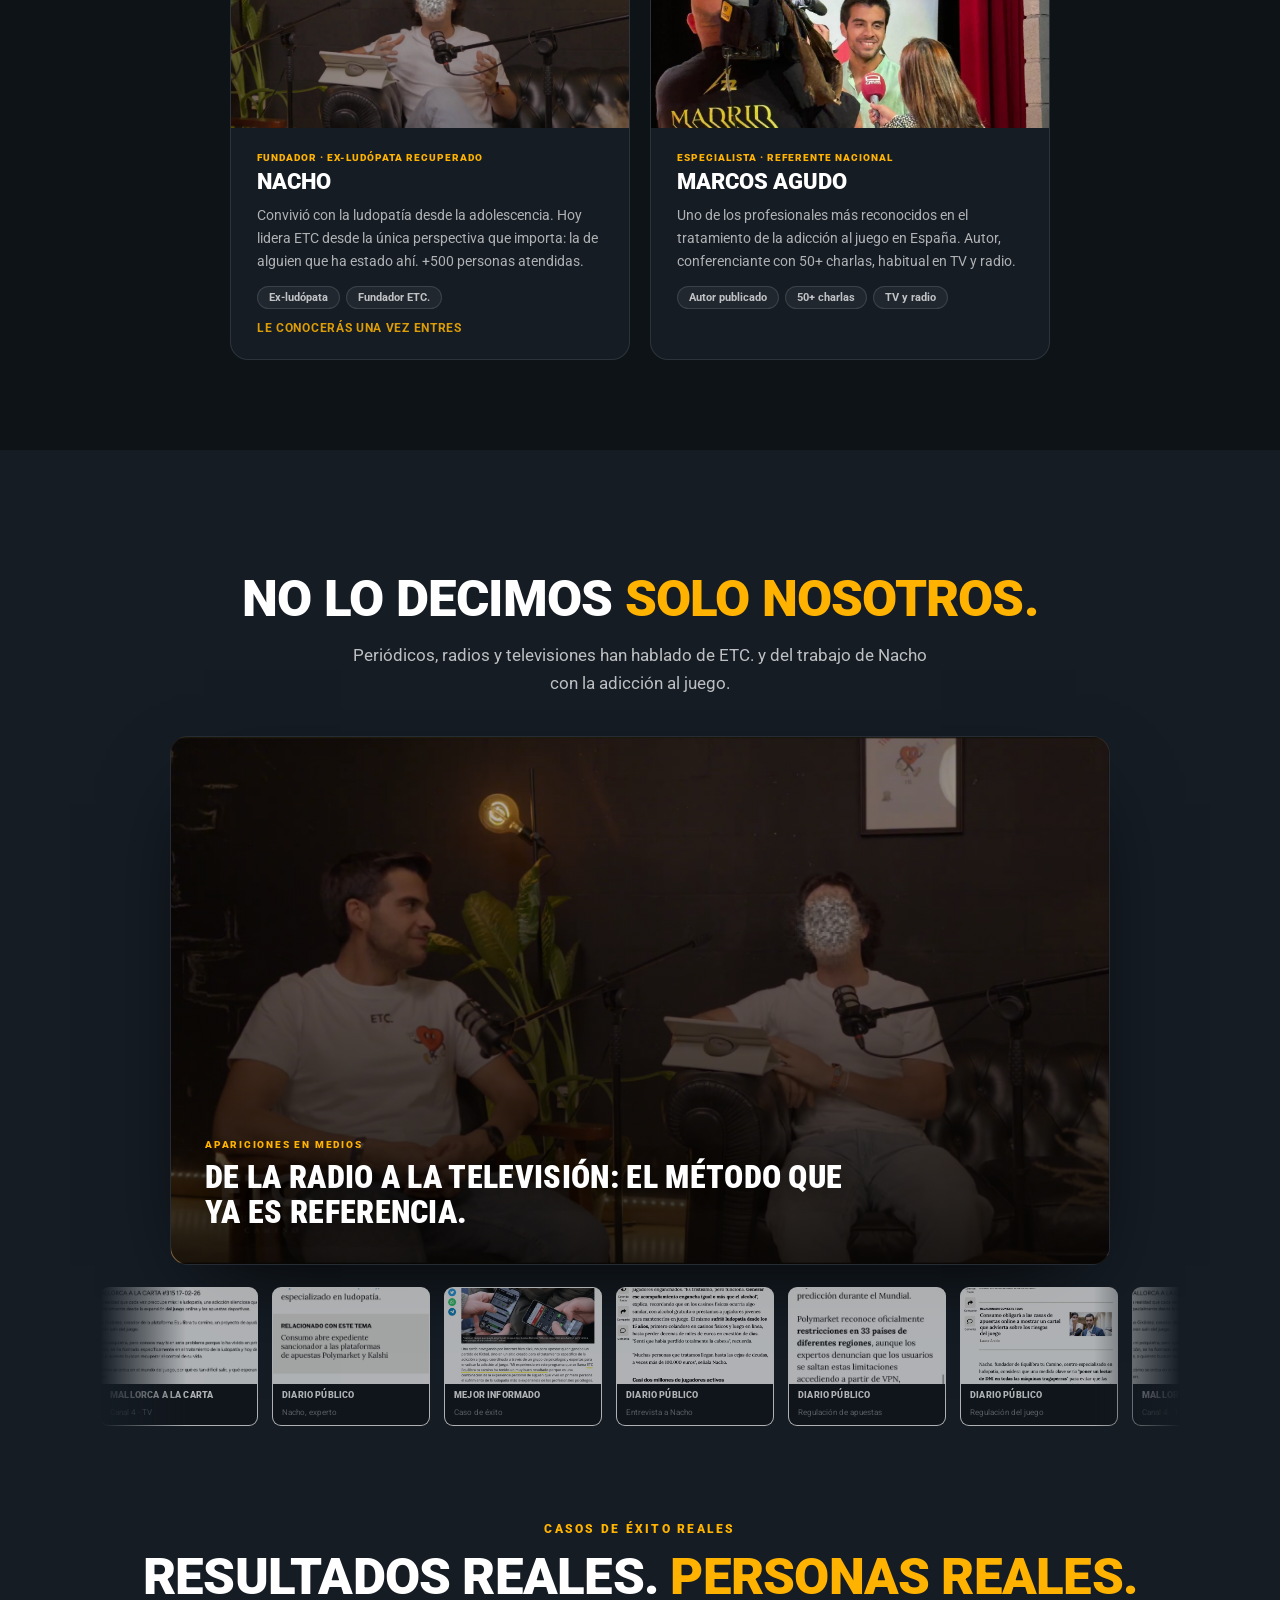
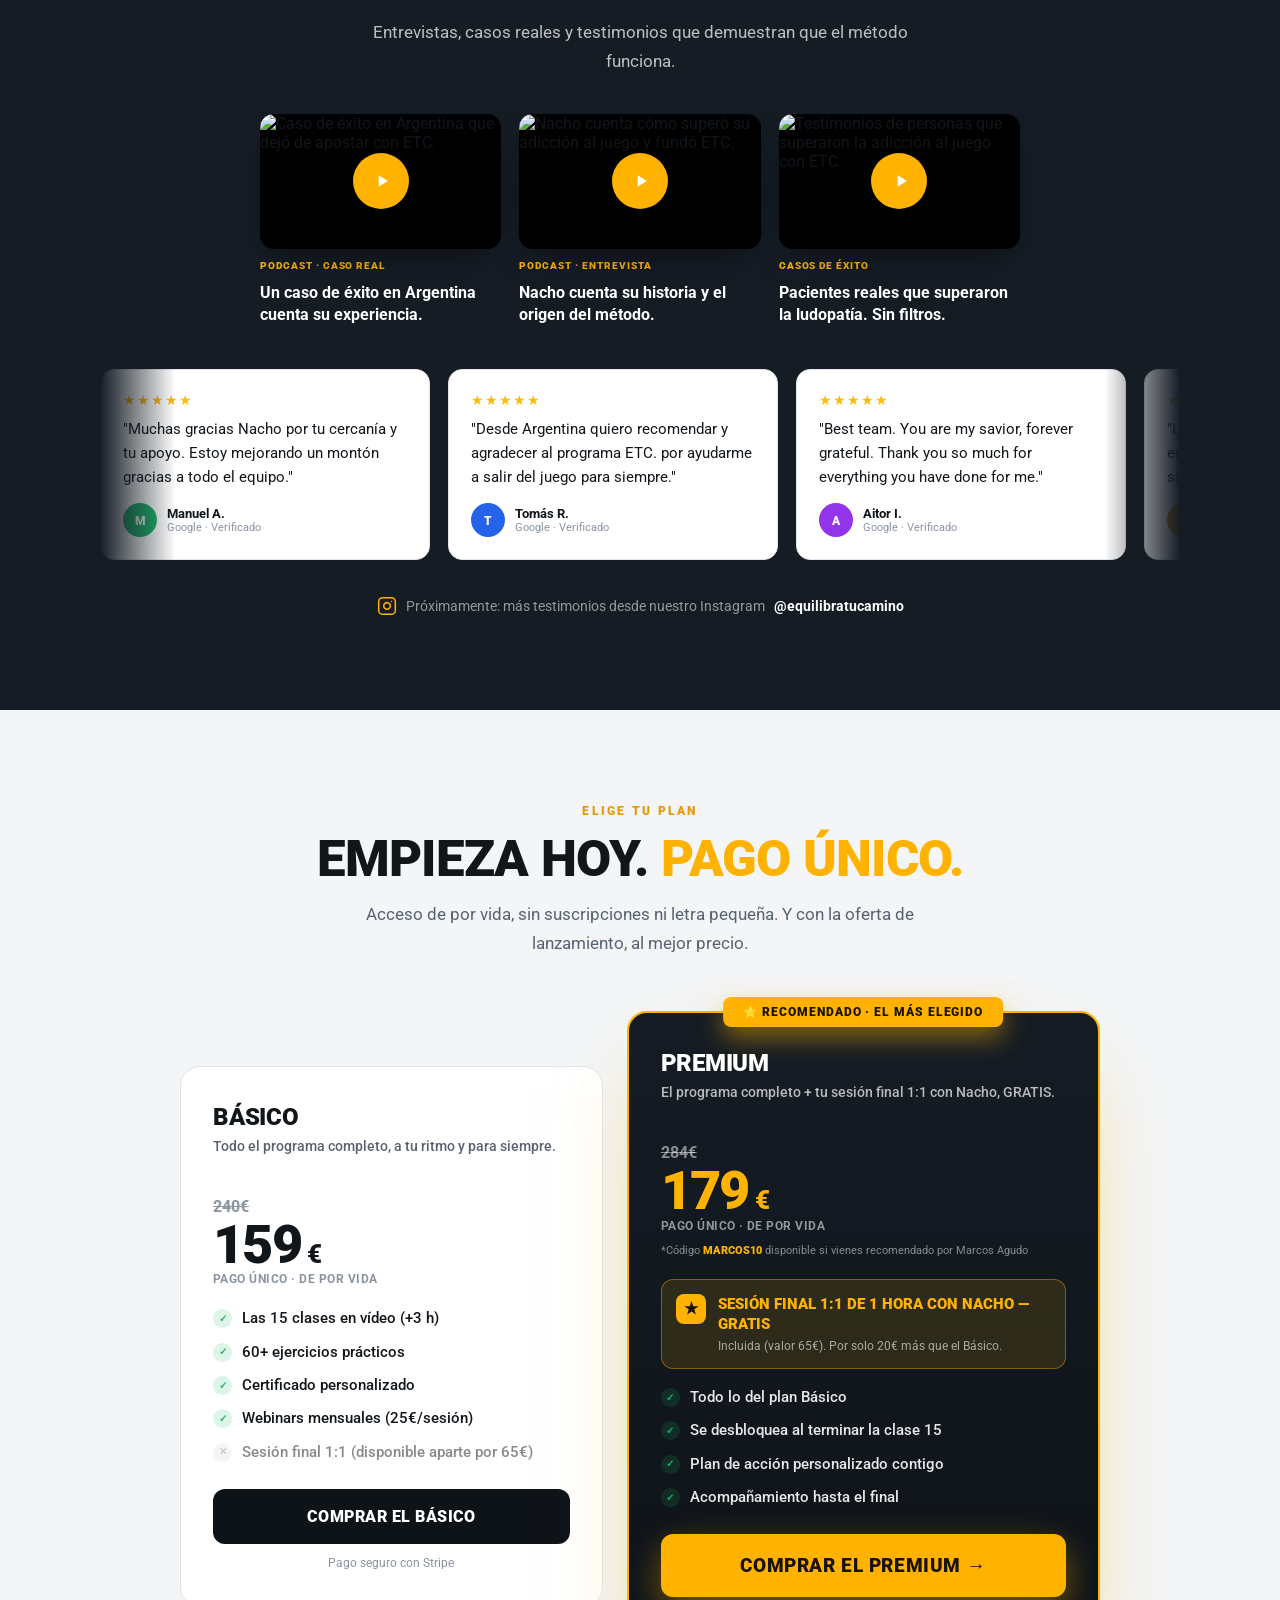
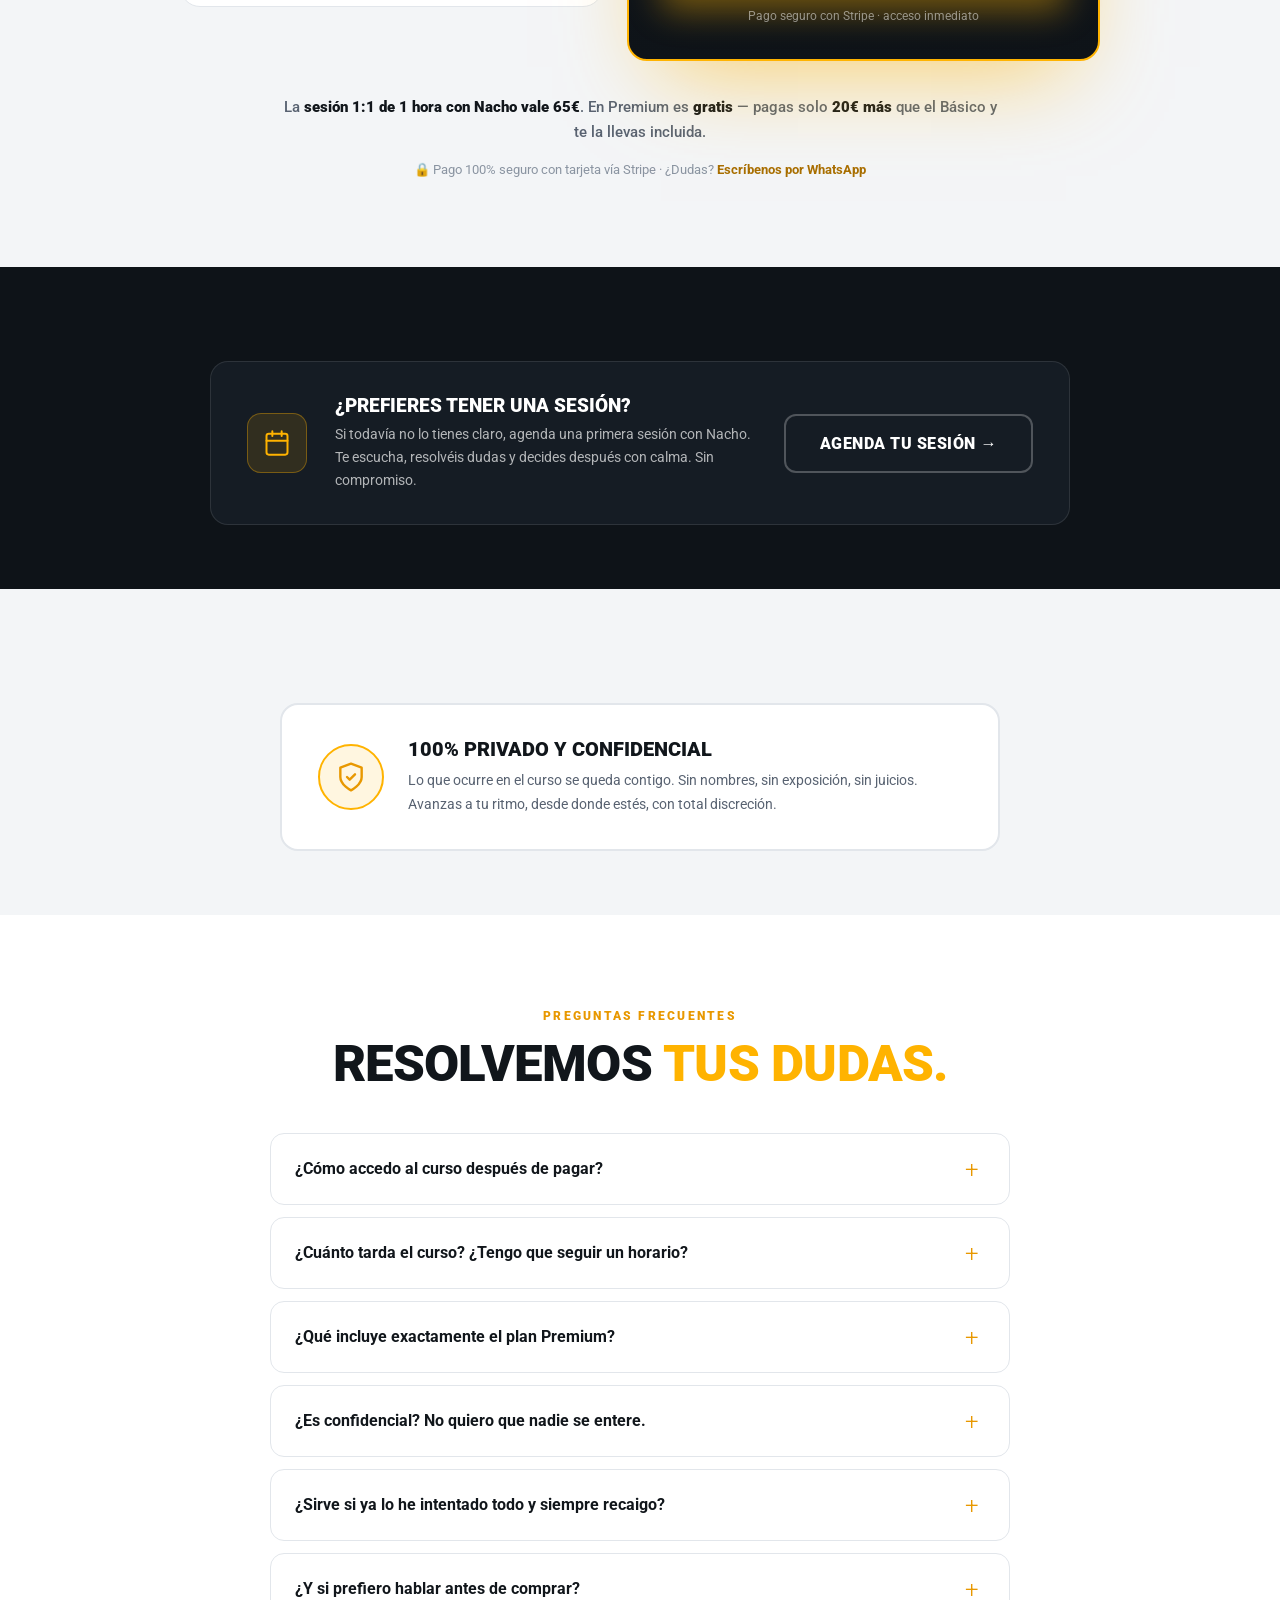
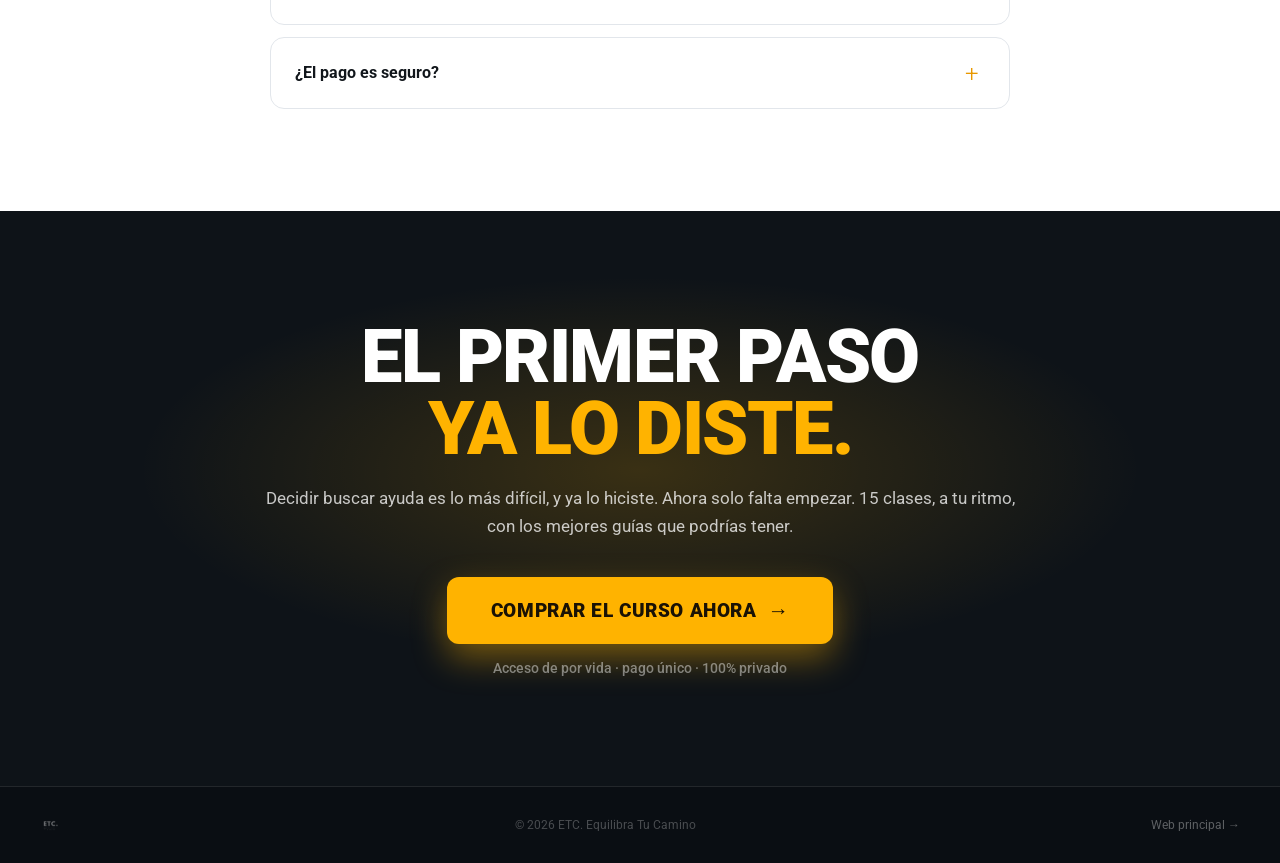
==== commit a187807f: "Añadir banners 'HAY UN GRAN CÓDIGO DESCUENTO' en landing del curso - Dos banners con fondo amarillo " ====
--- a/index.html
+++ b/index.html
@@ -498,6 +498,22 @@
     .reveal.in{opacity:1;transform:none;}
     .reveal.d1{transition-delay:.08s;}.reveal.d2{transition-delay:.16s;}.reveal.d3{transition-delay:.24s;}
     @media(prefers-reduced-motion:reduce){.reveal{opacity:1;transform:none;transition:none;}}
+
+    /* ── Banner código descuento ── */
+    .descuento-banner{background:#FFB300;padding:30px 24px;text-align:center;}
+    .descuento-inner{max-width:860px;margin:0 auto;}
+    .descuento-txt{
+      font-family:'Roboto Condensed',sans-serif;font-weight:900;
+      font-size:clamp(1.9rem,5vw,3.4rem);
+      color:#1A1205;letter-spacing:-.01em;line-height:1.15;
+    }
+    .descuento-mark{
+      position:relative;display:inline;color:#1A1205;background:none;
+    }
+    .descuento-mark::after{
+      content:'';position:absolute;left:-3px;right:-3px;bottom:-5px;height:11px;
+      background:url("data:image/svg+xml,%3Csvg xmlns='http://www.w3.org/2000/svg' viewBox='0 0 300 11' preserveAspectRatio='none'%3E%3Cpath d='M2,8 C25,2 50,10 75,5 C100,0 125,9 150,5 C175,1 200,9 225,5 C250,1 275,9 298,6' stroke='%231A1205' stroke-width='3.5' fill='none' stroke-linecap='round'/%3E%3C/svg%3E") center/100% 100% no-repeat;
+    }
   </style>
 </head>
 <body>
@@ -621,6 +637,13 @@
     <div class="stat reveal d3"><div class="stat__n">5,0<span class="u">★</span></div><div class="stat__l">en Google</div></div>
   </div>
 </section>
+
+<!-- BANNER CÓDIGO DESCUENTO 1 -->
+<div class="descuento-banner">
+  <div class="descuento-inner">
+    <span class="descuento-txt">HAY UN GRAN <mark class="descuento-mark">CÓDIGO DESCUENTO</mark></span>
+  </div>
+</div>
 
 <!-- PARA QUIÉN + MOCKUP DEL CURSO -->
 <section class="sec bg-soft">
@@ -668,6 +691,13 @@
     </div>
   </div>
 </section>
+
+<!-- BANNER CÓDIGO DESCUENTO 2 -->
+<div class="descuento-banner">
+  <div class="descuento-inner">
+    <span class="descuento-txt">HAY UN GRAN <mark class="descuento-mark">CÓDIGO DESCUENTO</mark></span>
+  </div>
+</div>
 
 <!-- LO QUE VAS A CONSEGUIR -->
 <section class="sec bg-ink center">
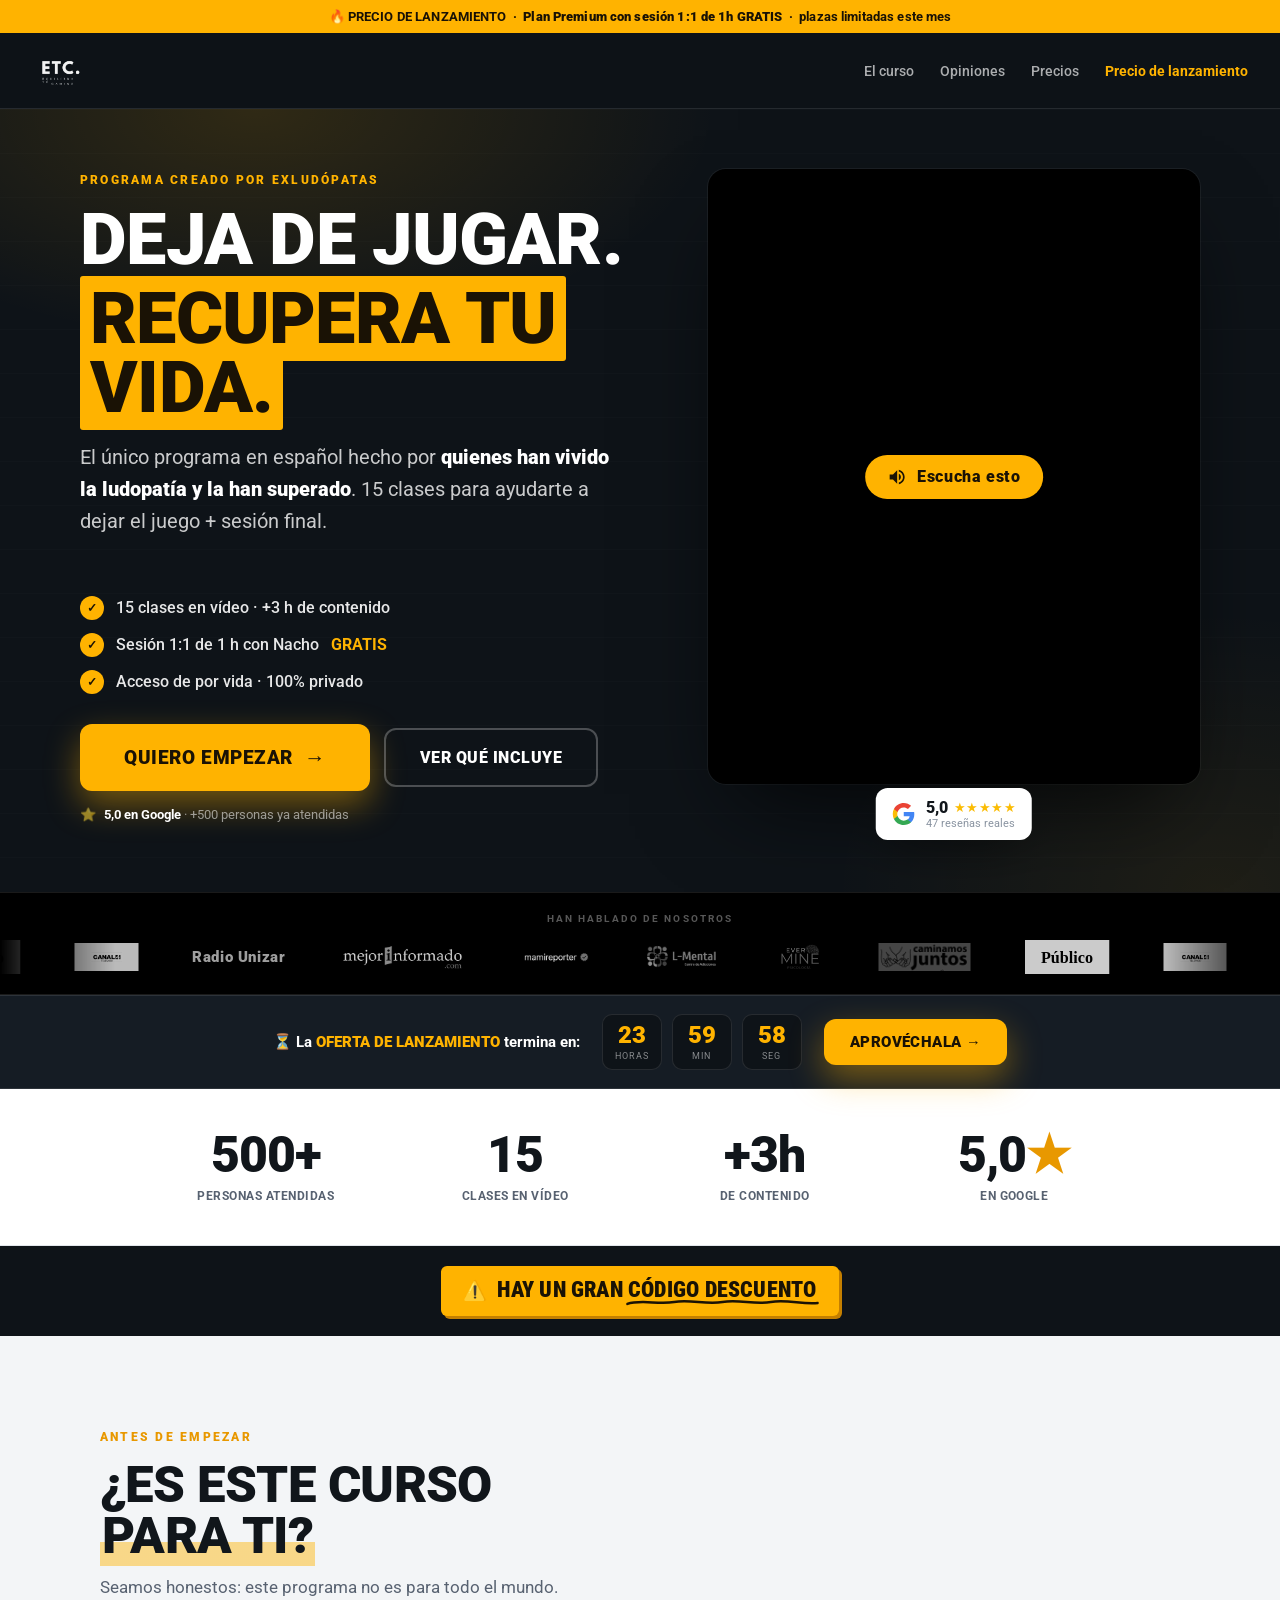
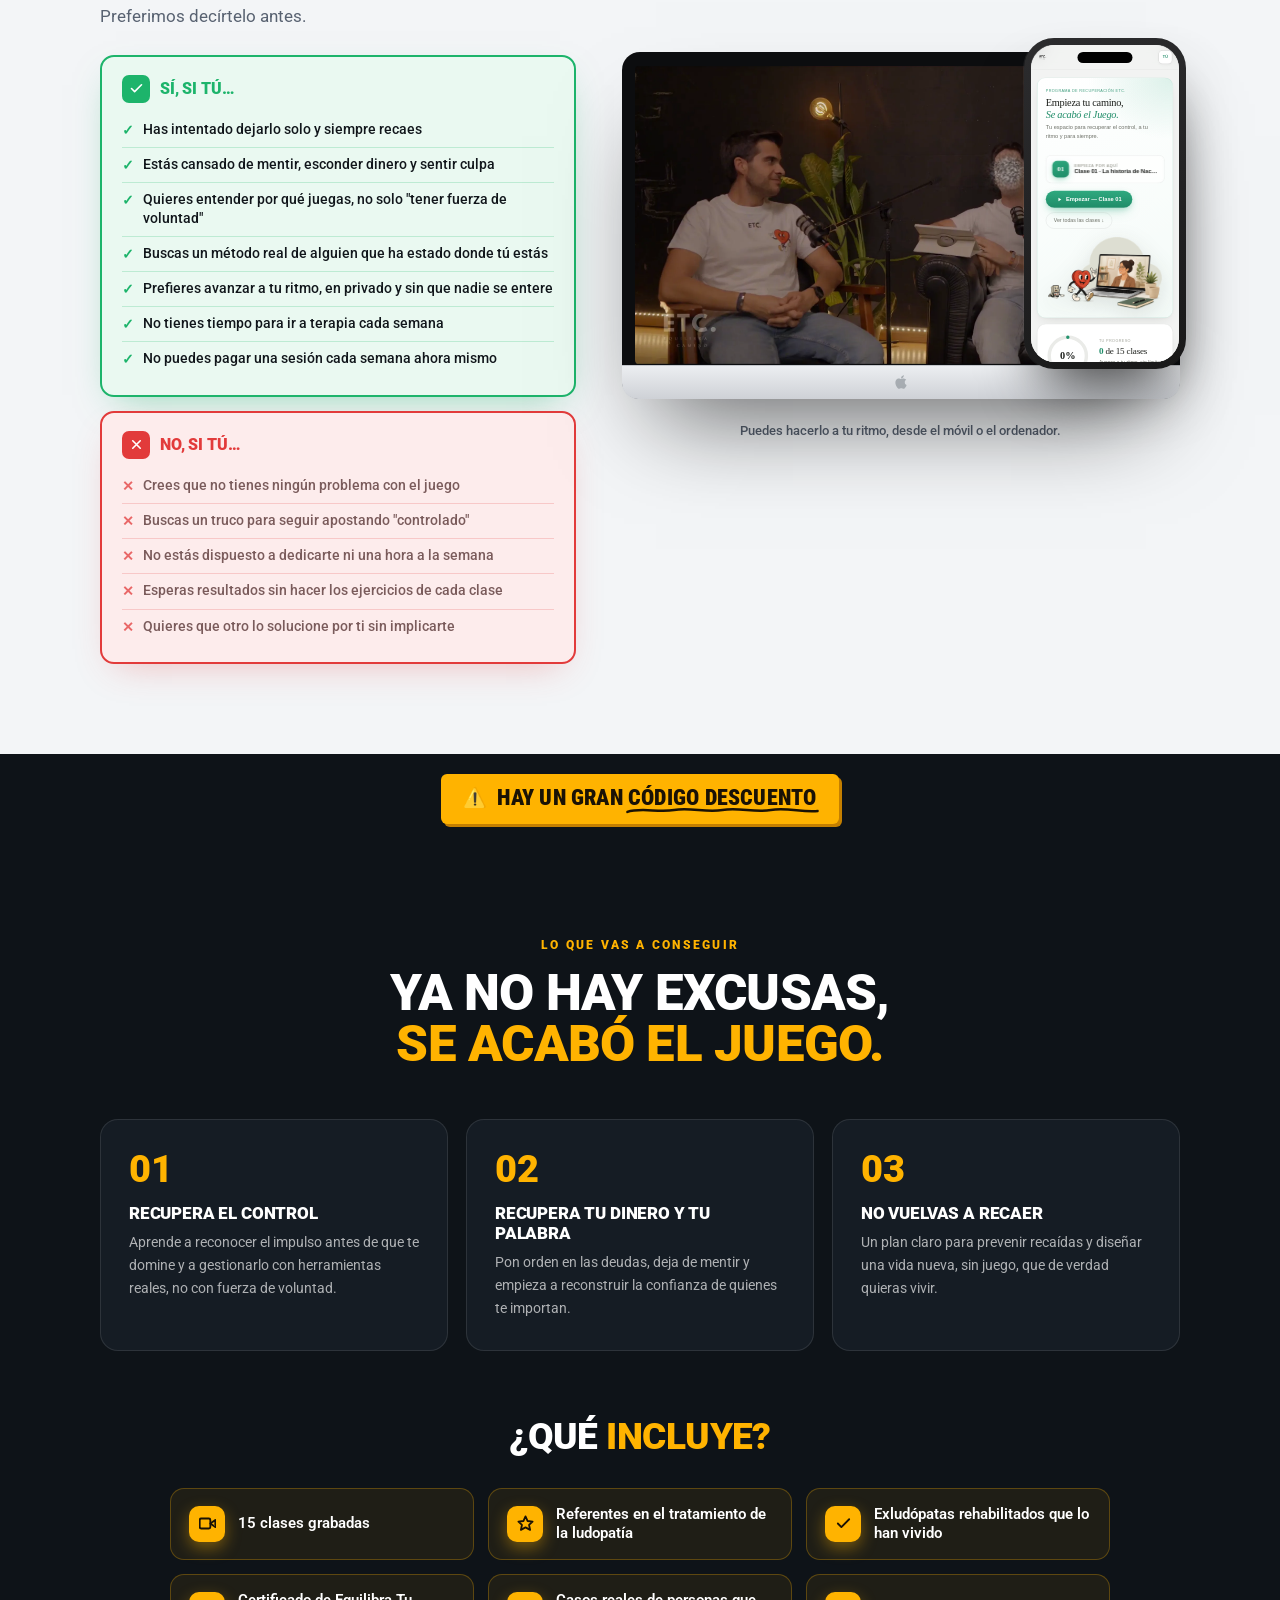
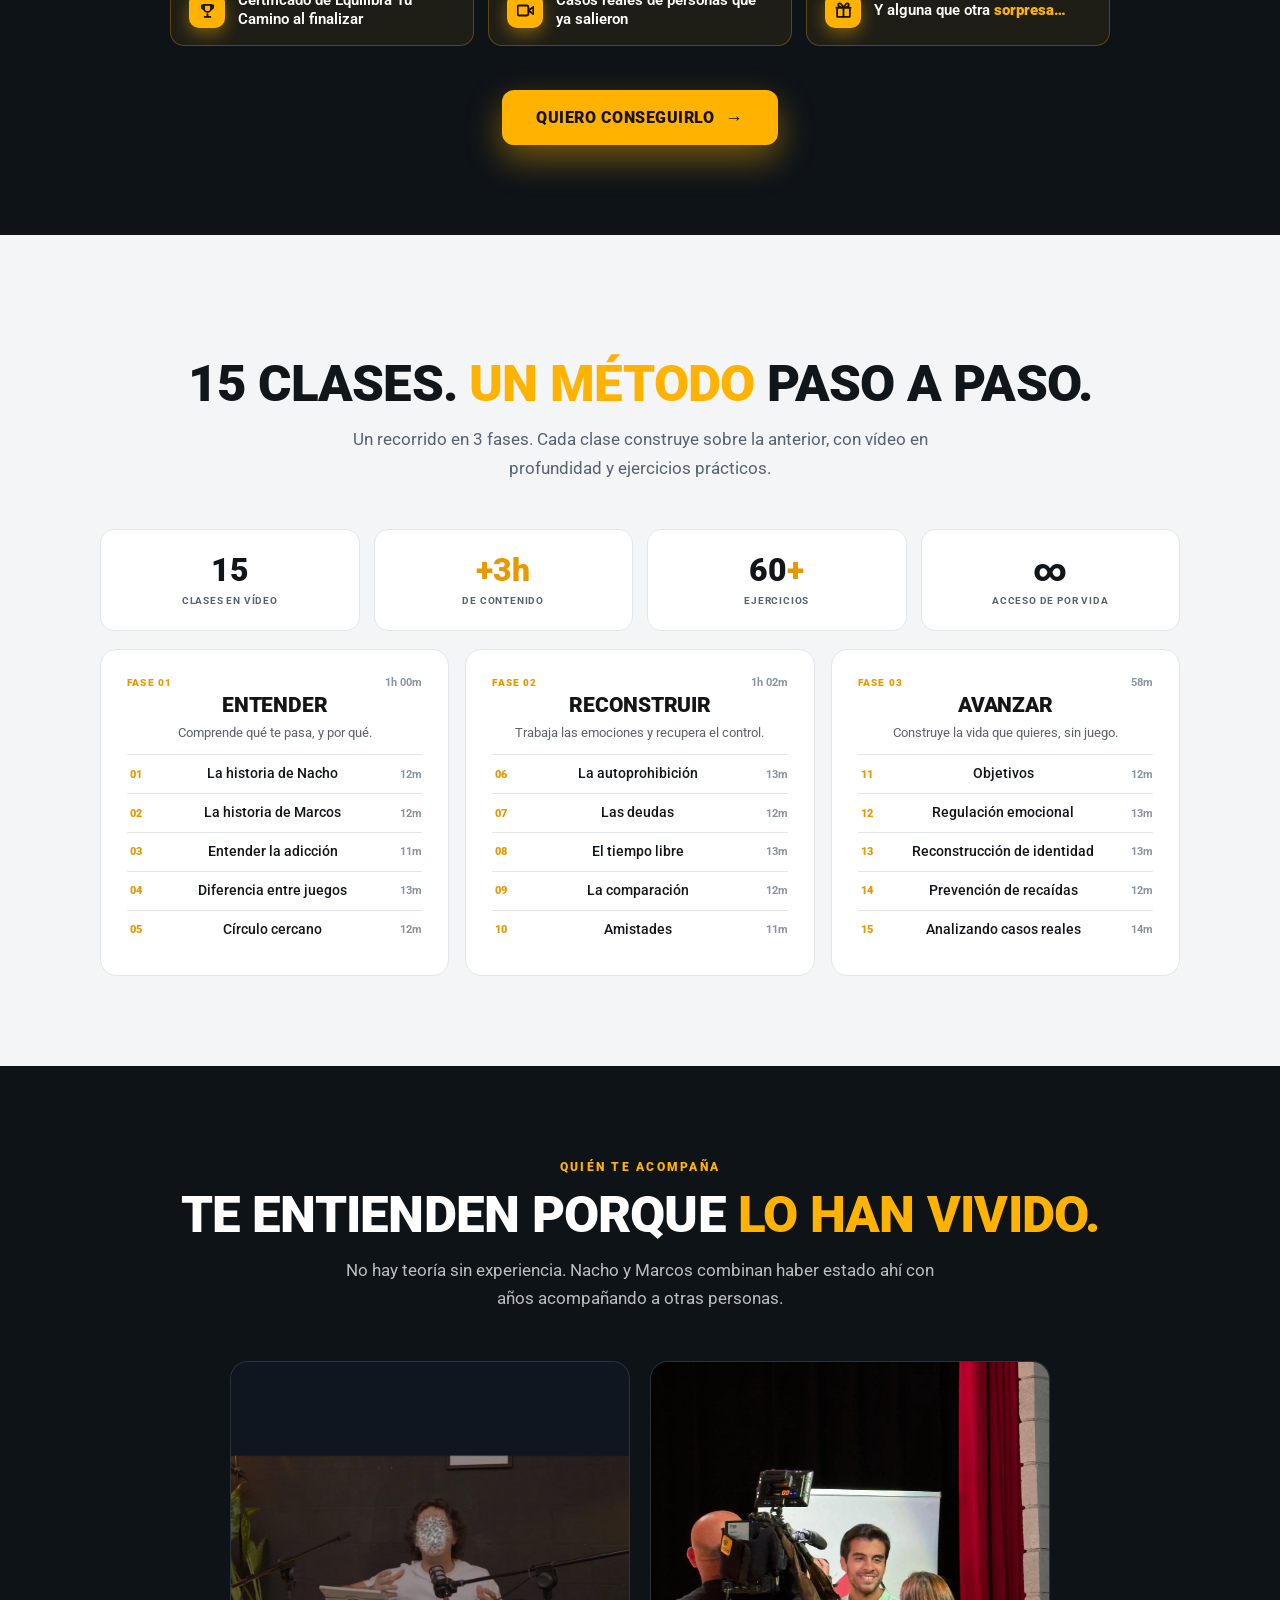
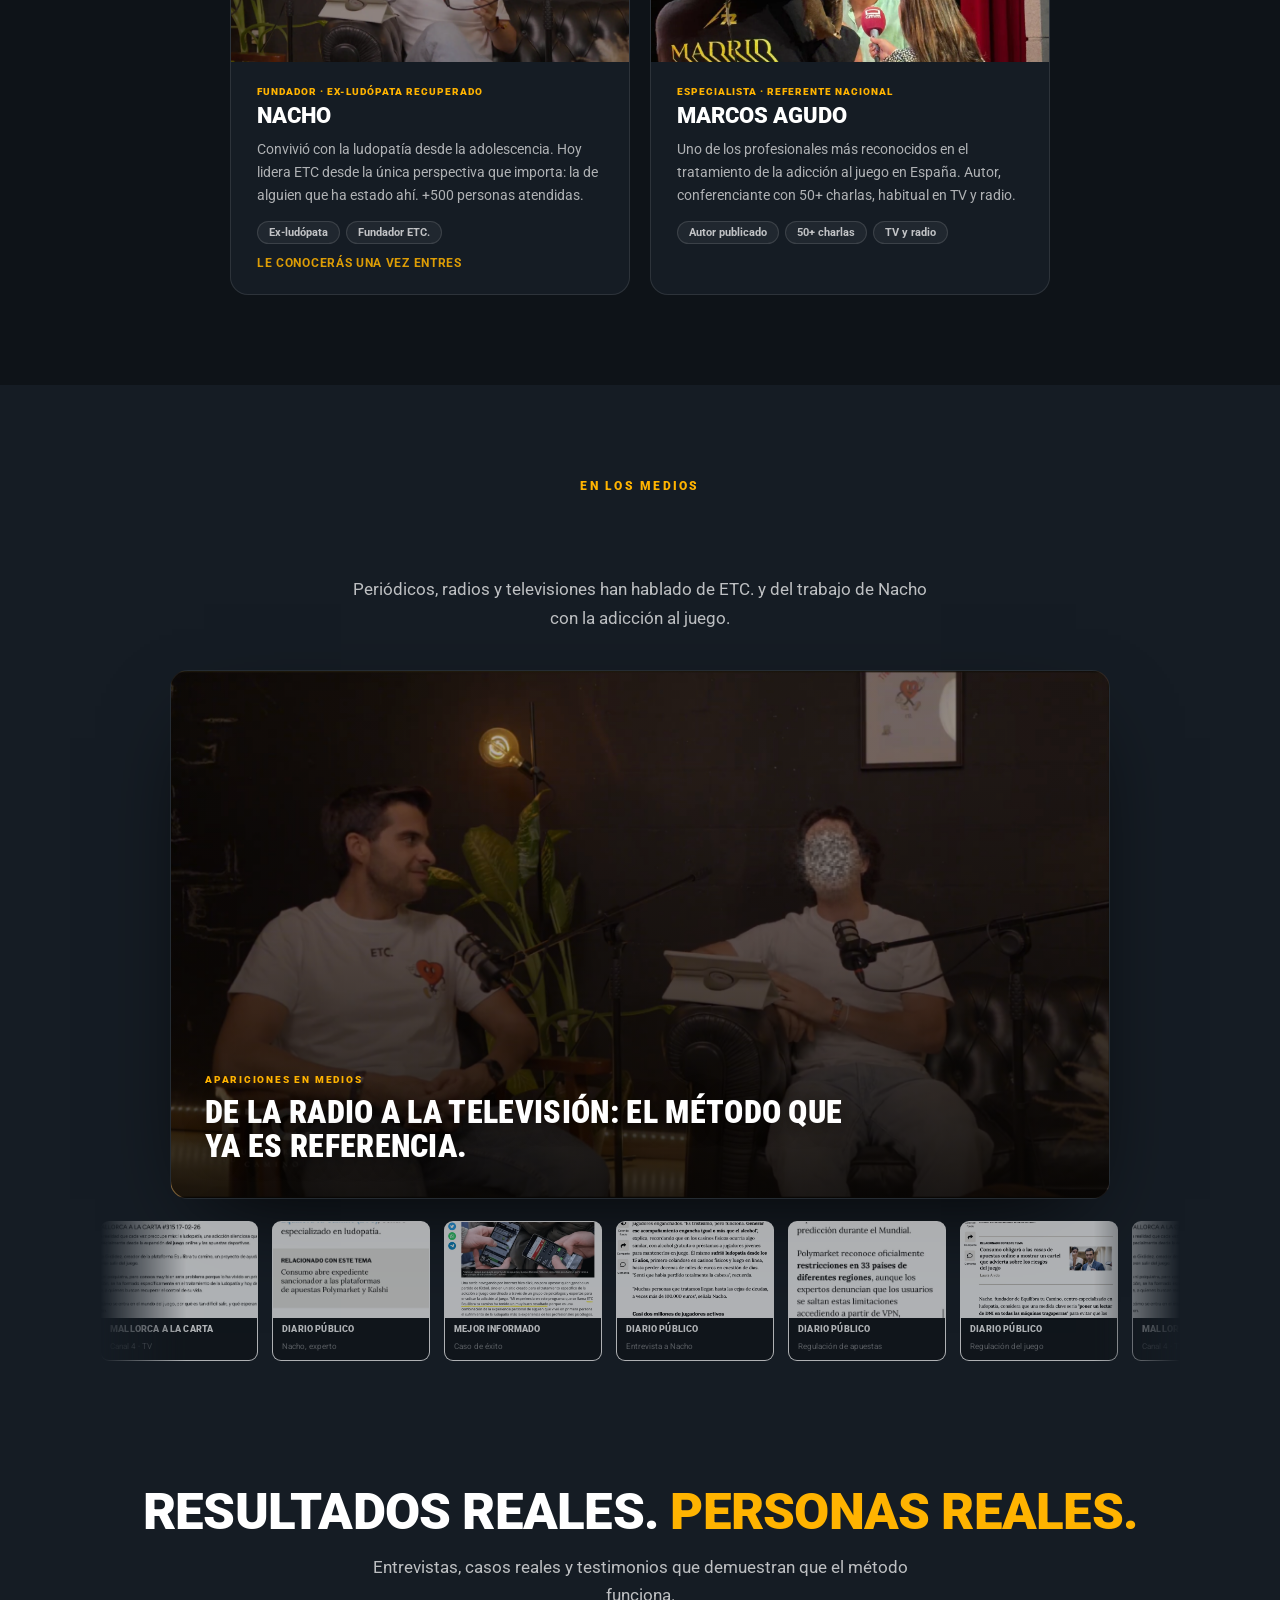
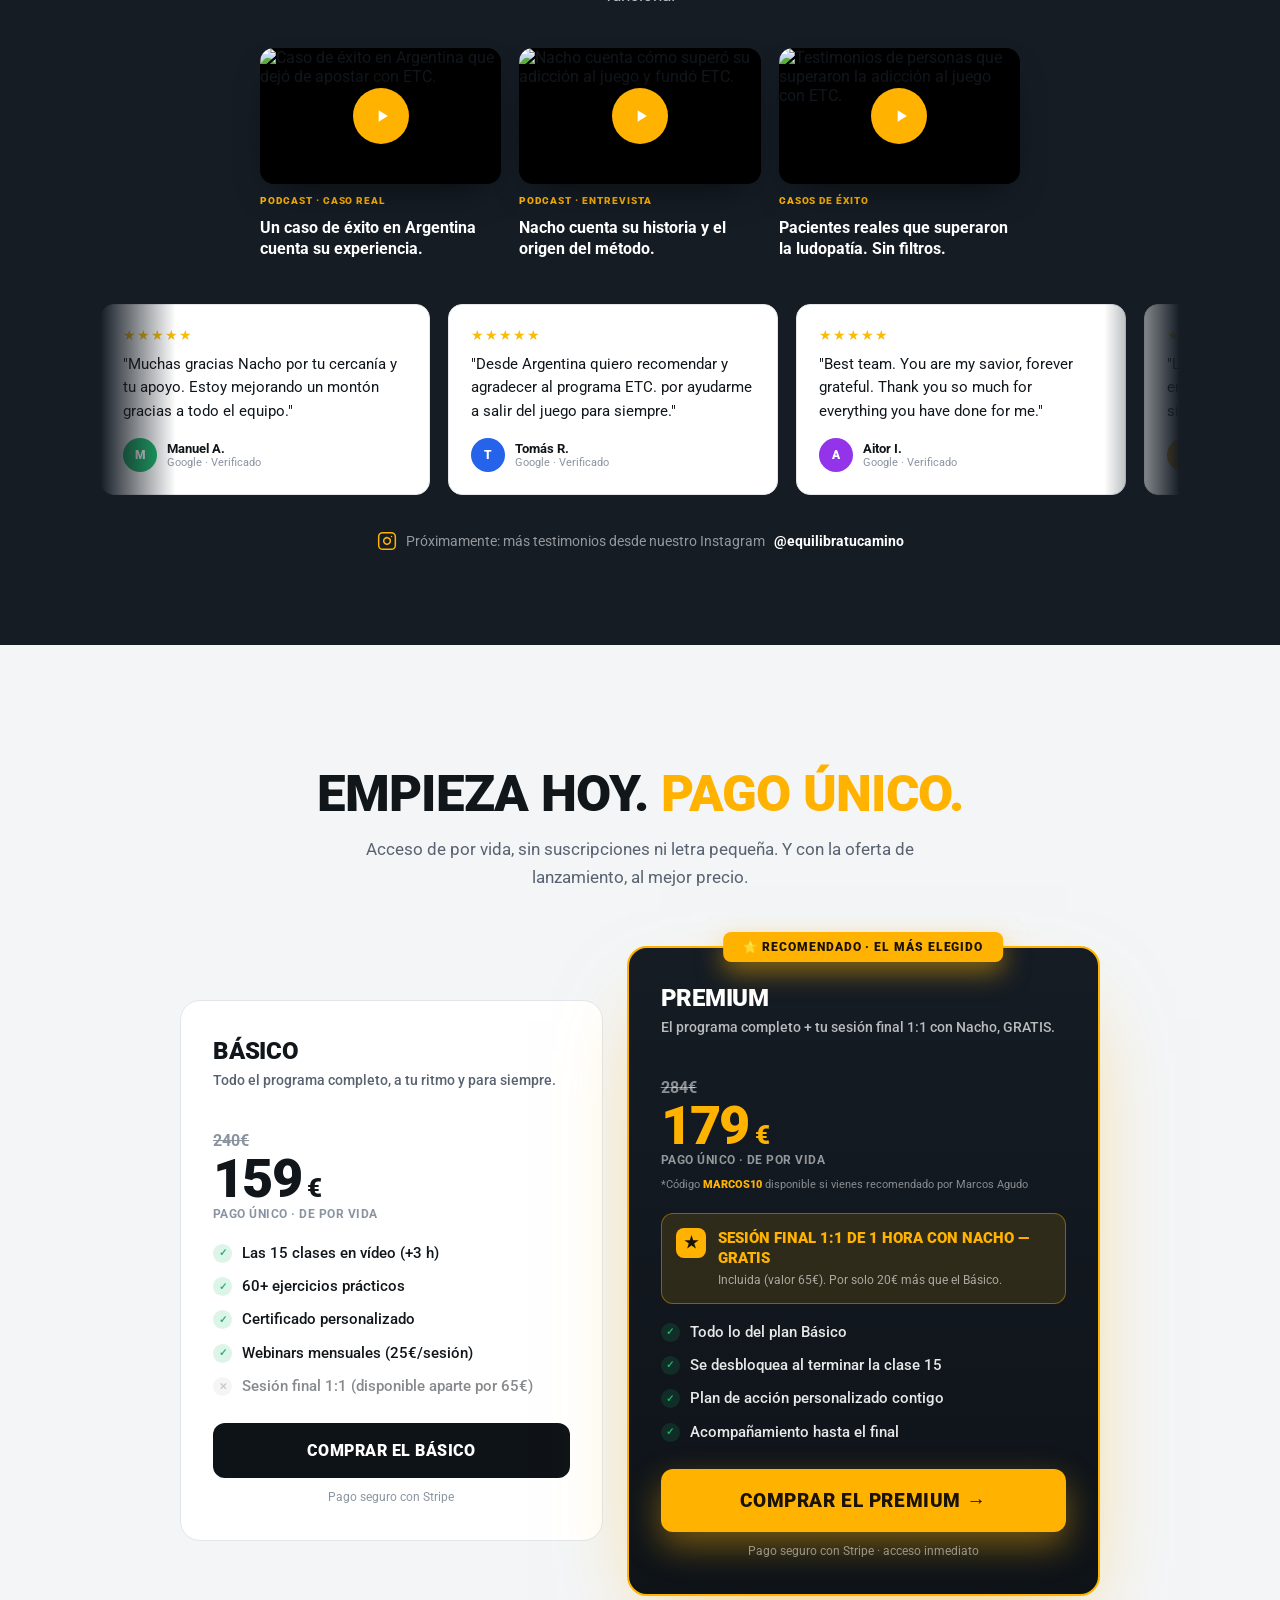
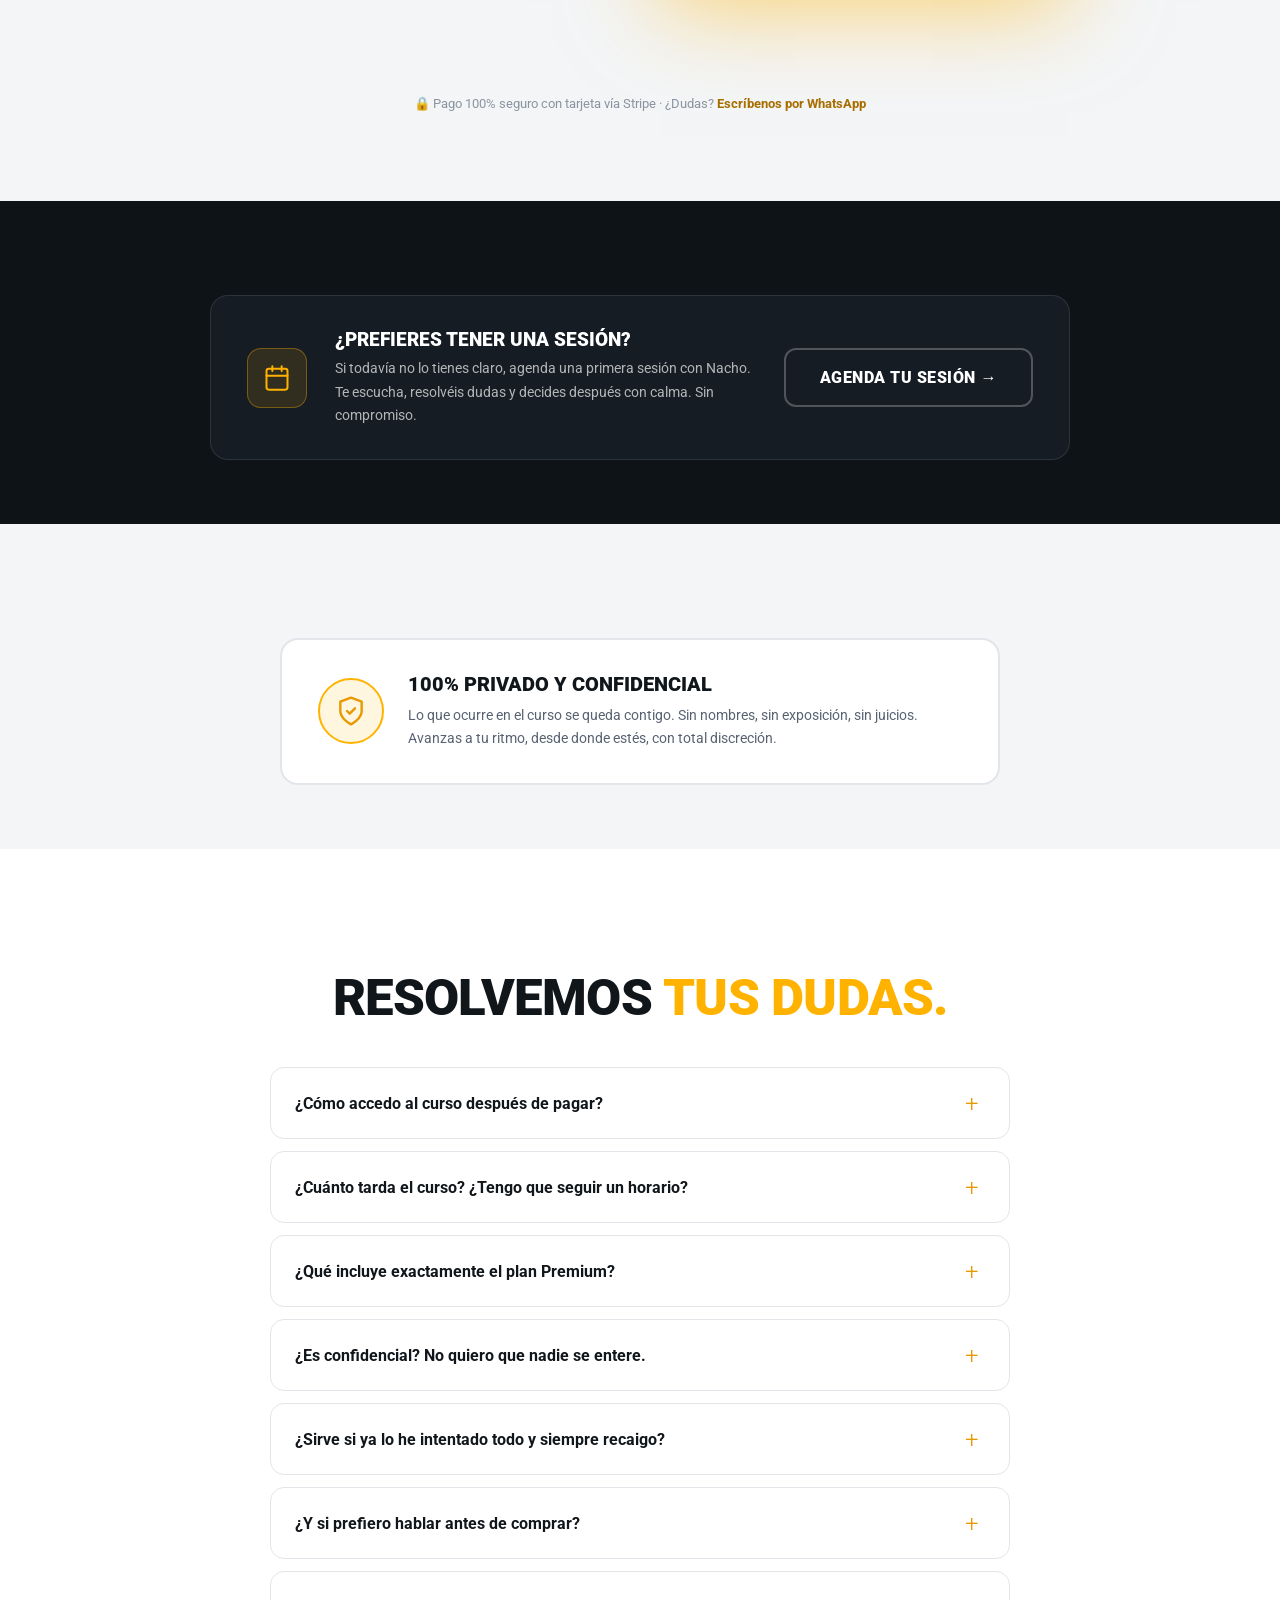
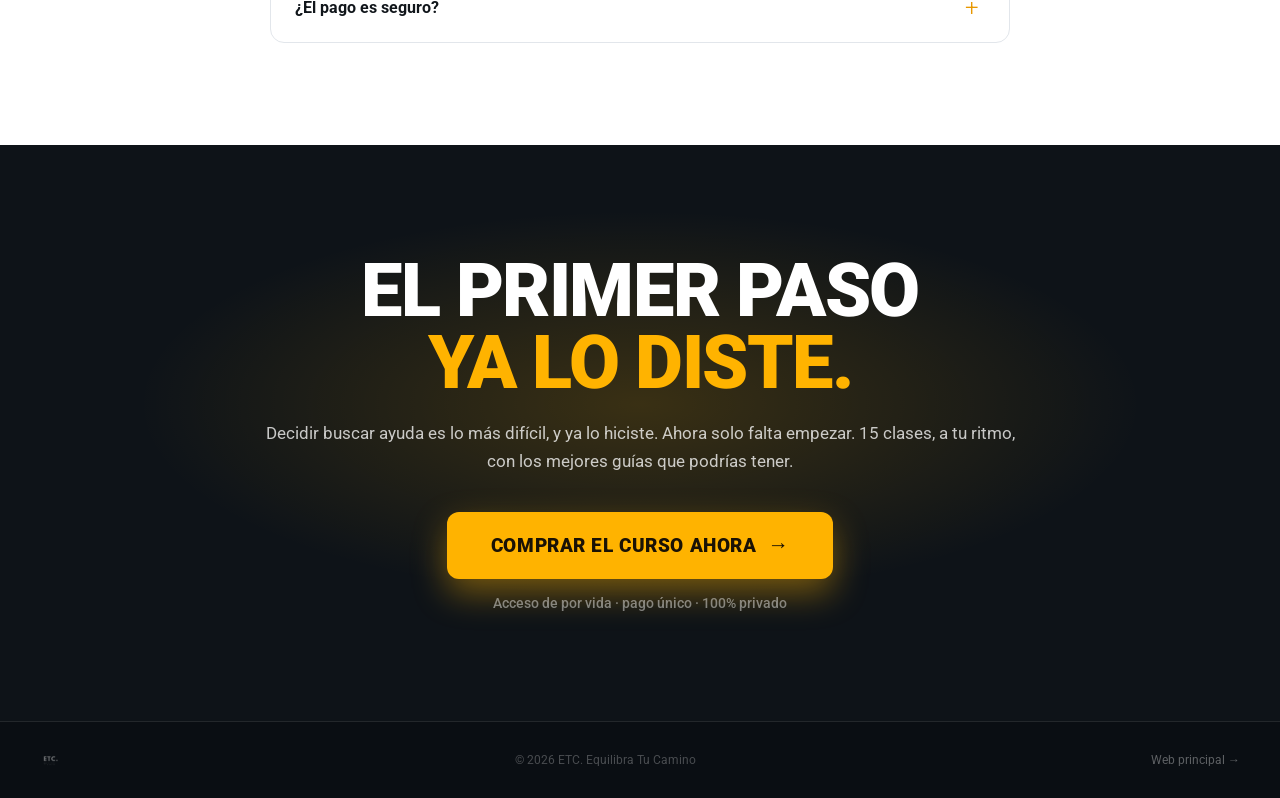
==== commit 48b99171: "Reducir banners descuento: cartelito compacto tipo alerta Sustituye las franjas de ancho completo po" ====
--- a/index.html
+++ b/index.html
@@ -499,20 +499,28 @@
     .reveal.d1{transition-delay:.08s;}.reveal.d2{transition-delay:.16s;}.reveal.d3{transition-delay:.24s;}
     @media(prefers-reduced-motion:reduce){.reveal{opacity:1;transform:none;transition:none;}}
 
-    /* ── Banner código descuento ── */
-    .descuento-banner{background:#FFB300;padding:30px 24px;text-align:center;}
-    .descuento-inner{max-width:860px;margin:0 auto;}
+    /* ── Cartelito código descuento ── */
+    .descuento-wrap{padding:20px 24px;text-align:center;}
+    .descuento-banner{
+      display:inline-flex;align-items:center;gap:10px;
+      background:#FFB300;
+      padding:12px 22px 14px;
+      border-radius:6px;
+      box-shadow:3px 3px 0 #c47f00;
+    }
+    .descuento-icon{font-size:1.2rem;line-height:1;flex-shrink:0;}
     .descuento-txt{
       font-family:'Roboto Condensed',sans-serif;font-weight:900;
-      font-size:clamp(1.9rem,5vw,3.4rem);
-      color:#1A1205;letter-spacing:-.01em;line-height:1.15;
+      font-size:clamp(1rem,3vw,1.35rem);
+      color:#1A1205;letter-spacing:.01em;line-height:1.1;
+      text-transform:uppercase;
     }
     .descuento-mark{
       position:relative;display:inline;color:#1A1205;background:none;
     }
     .descuento-mark::after{
-      content:'';position:absolute;left:-3px;right:-3px;bottom:-5px;height:11px;
-      background:url("data:image/svg+xml,%3Csvg xmlns='http://www.w3.org/2000/svg' viewBox='0 0 300 11' preserveAspectRatio='none'%3E%3Cpath d='M2,8 C25,2 50,10 75,5 C100,0 125,9 150,5 C175,1 200,9 225,5 C250,1 275,9 298,6' stroke='%231A1205' stroke-width='3.5' fill='none' stroke-linecap='round'/%3E%3C/svg%3E") center/100% 100% no-repeat;
+      content:'';position:absolute;left:-2px;right:-2px;bottom:-4px;height:8px;
+      background:url("data:image/svg+xml,%3Csvg xmlns='http://www.w3.org/2000/svg' viewBox='0 0 300 8' preserveAspectRatio='none'%3E%3Cpath d='M2,6 C25,1 50,7 75,4 C100,1 125,7 150,4 C175,1 200,7 225,4 C250,1 275,7 298,5' stroke='%231A1205' stroke-width='2.5' fill='none' stroke-linecap='round'/%3E%3C/svg%3E") center/100% 100% no-repeat;
     }
   </style>
 </head>
@@ -638,9 +646,10 @@
   </div>
 </section>
 
-<!-- BANNER CÓDIGO DESCUENTO 1 -->
-<div class="descuento-banner">
-  <div class="descuento-inner">
+<!-- CARTELITO CÓDIGO DESCUENTO 1 -->
+<div class="descuento-wrap">
+  <div class="descuento-banner">
+    <span class="descuento-icon">⚠️</span>
     <span class="descuento-txt">HAY UN GRAN <mark class="descuento-mark">CÓDIGO DESCUENTO</mark></span>
   </div>
 </div>
@@ -692,9 +701,10 @@
   </div>
 </section>
 
-<!-- BANNER CÓDIGO DESCUENTO 2 -->
-<div class="descuento-banner">
-  <div class="descuento-inner">
+<!-- CARTELITO CÓDIGO DESCUENTO 2 -->
+<div class="descuento-wrap">
+  <div class="descuento-banner">
+    <span class="descuento-icon">⚠️</span>
     <span class="descuento-txt">HAY UN GRAN <mark class="descuento-mark">CÓDIGO DESCUENTO</mark></span>
   </div>
 </div>
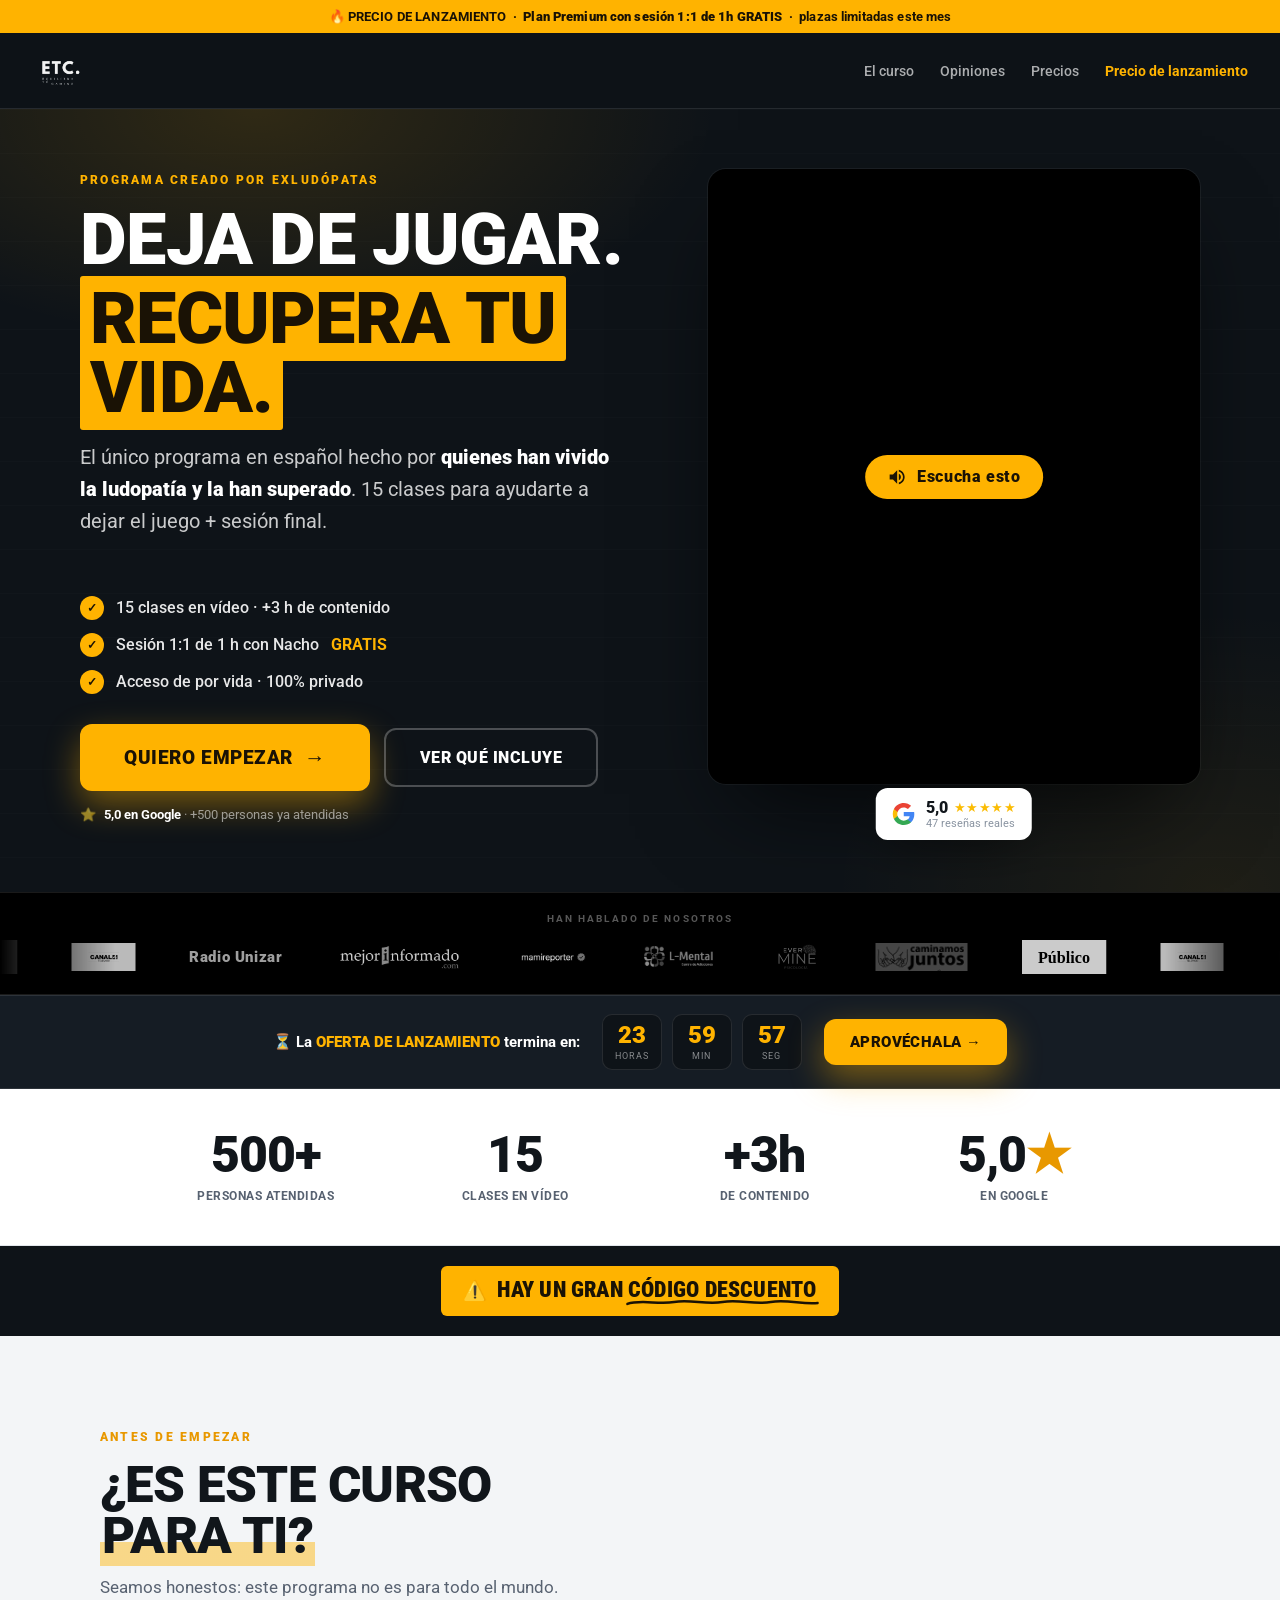
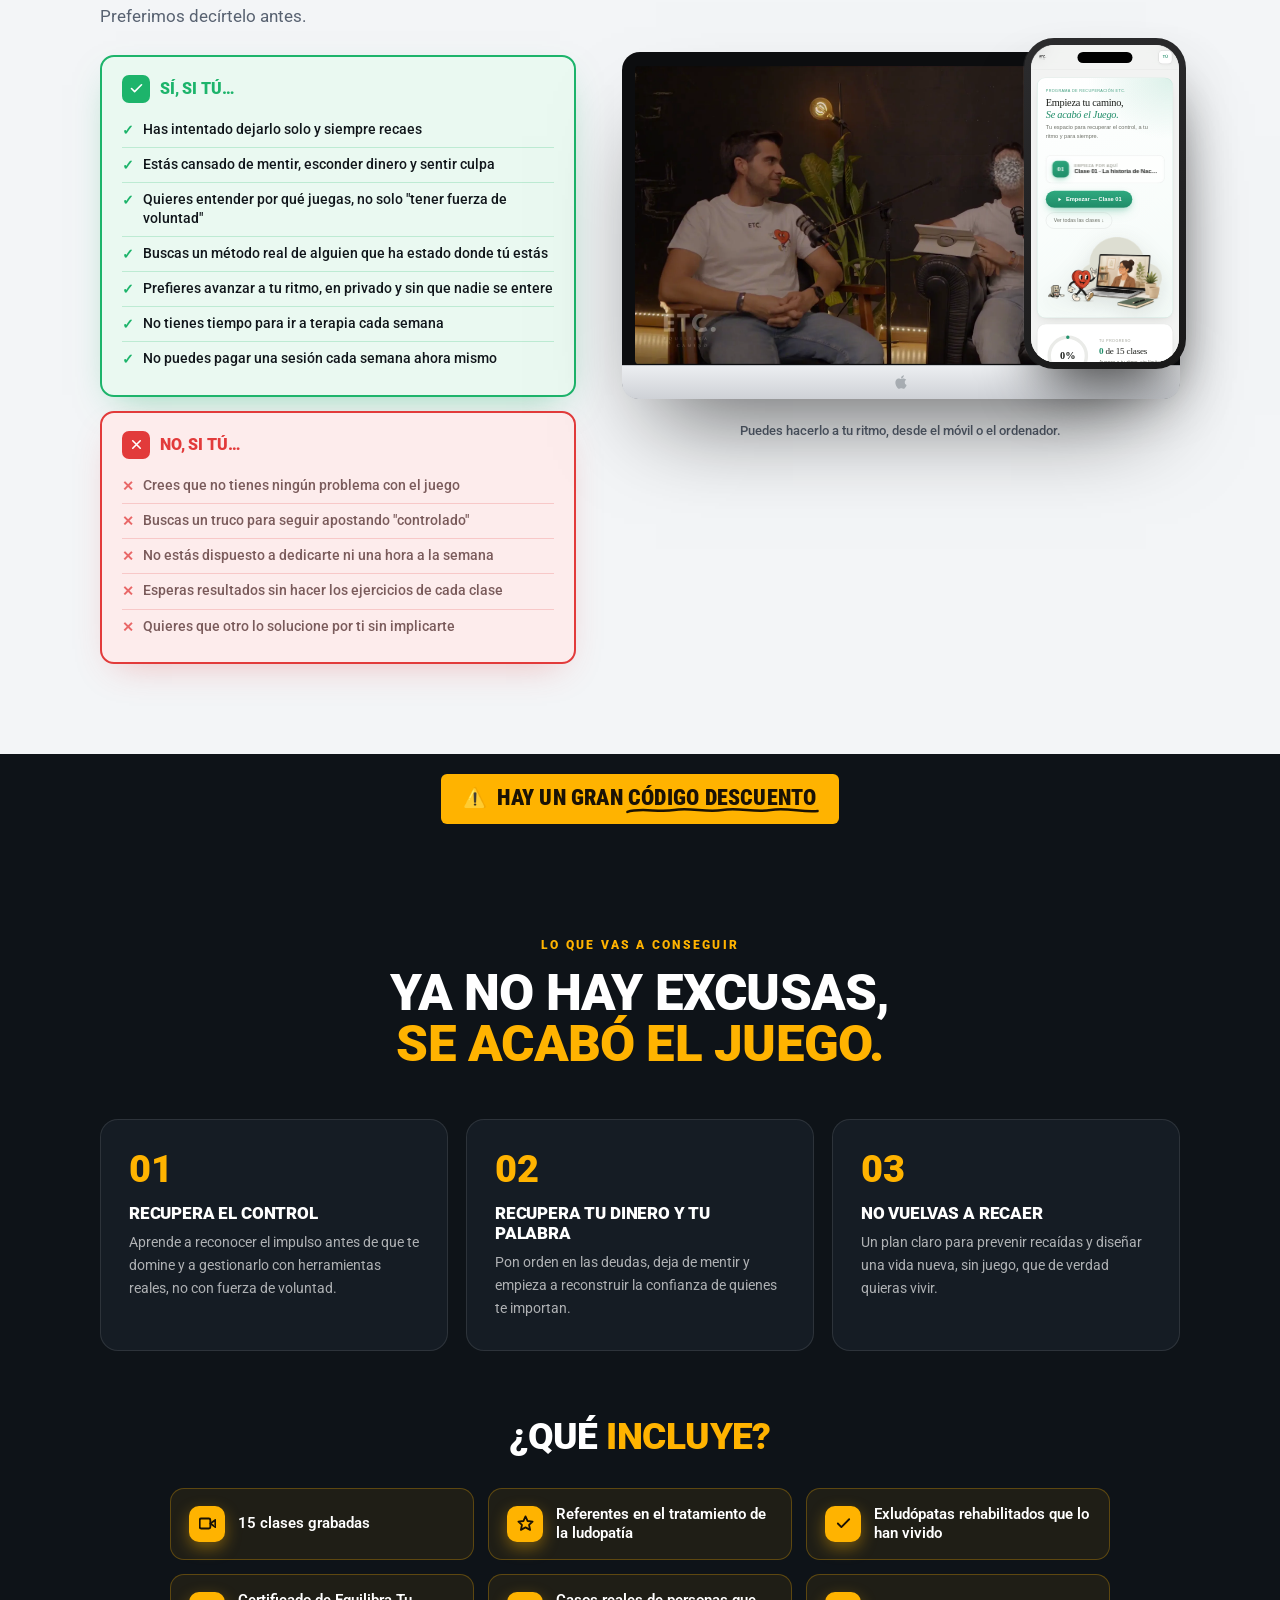
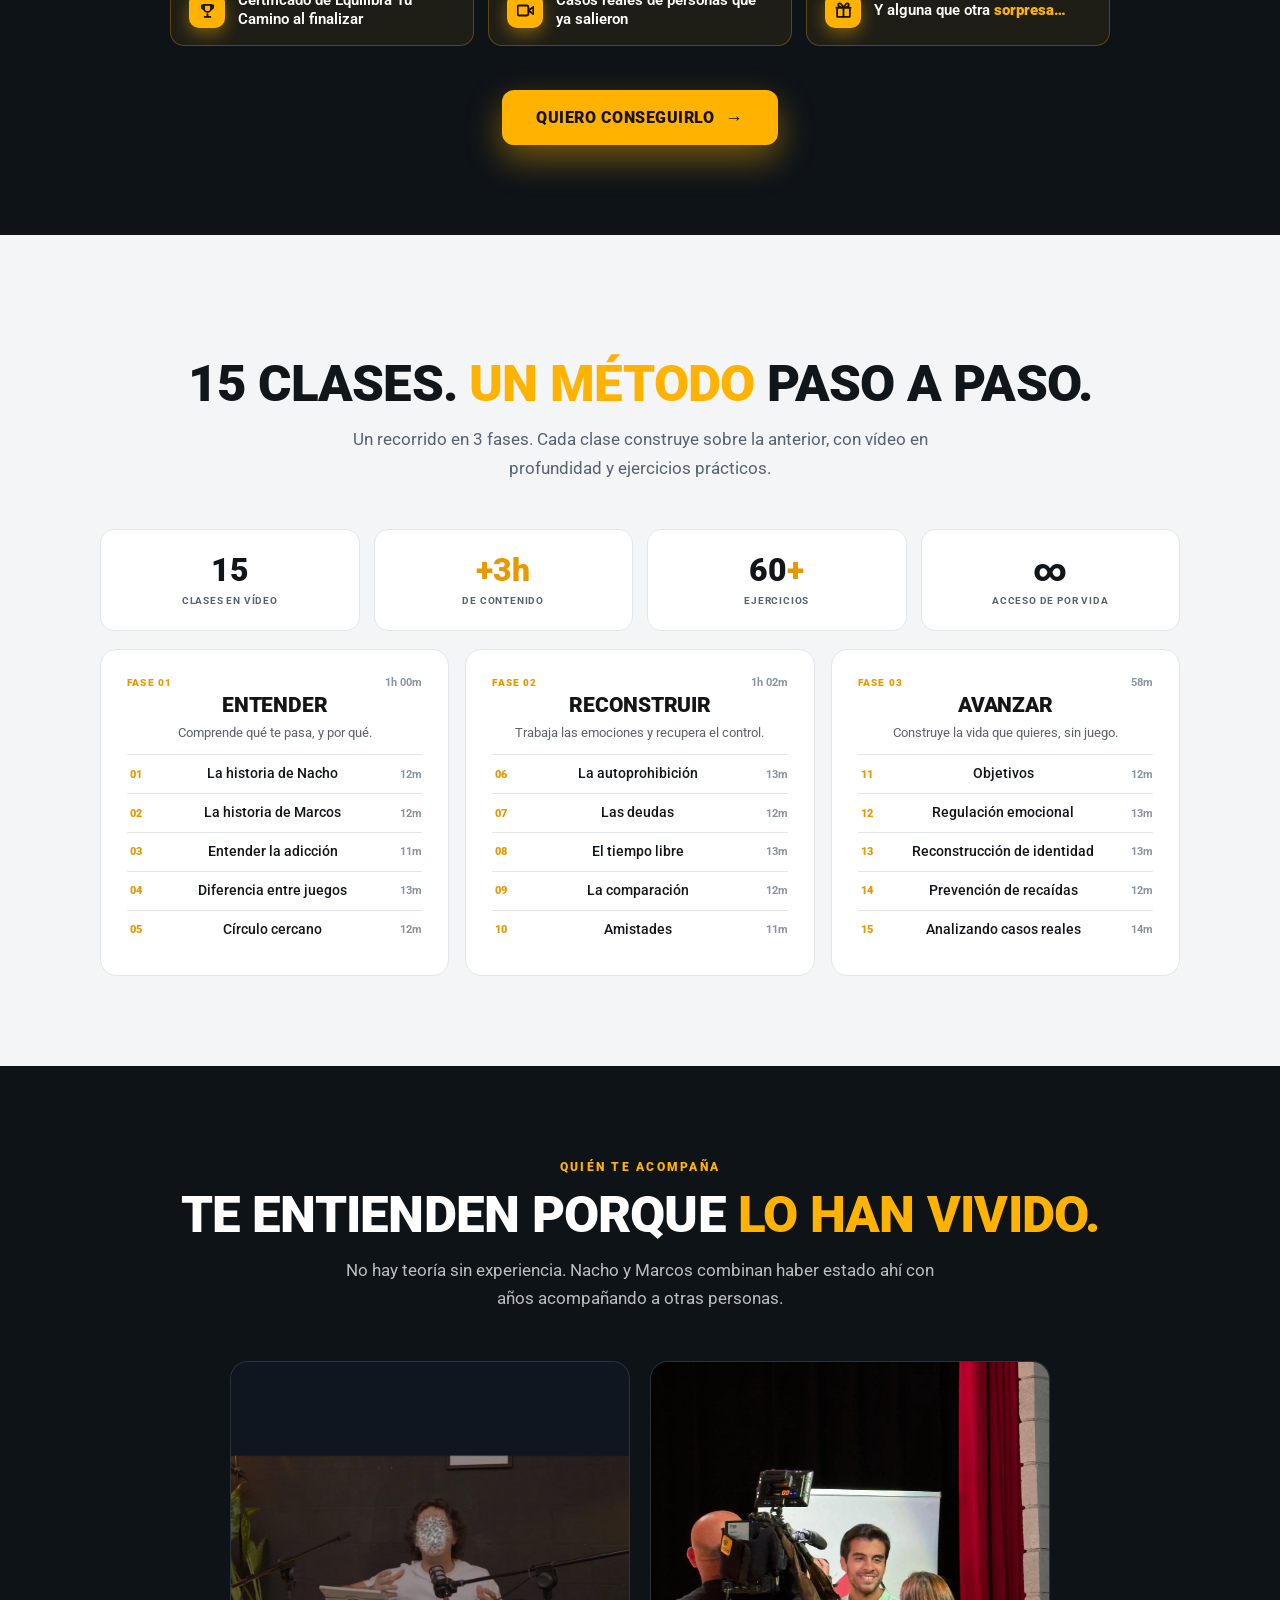
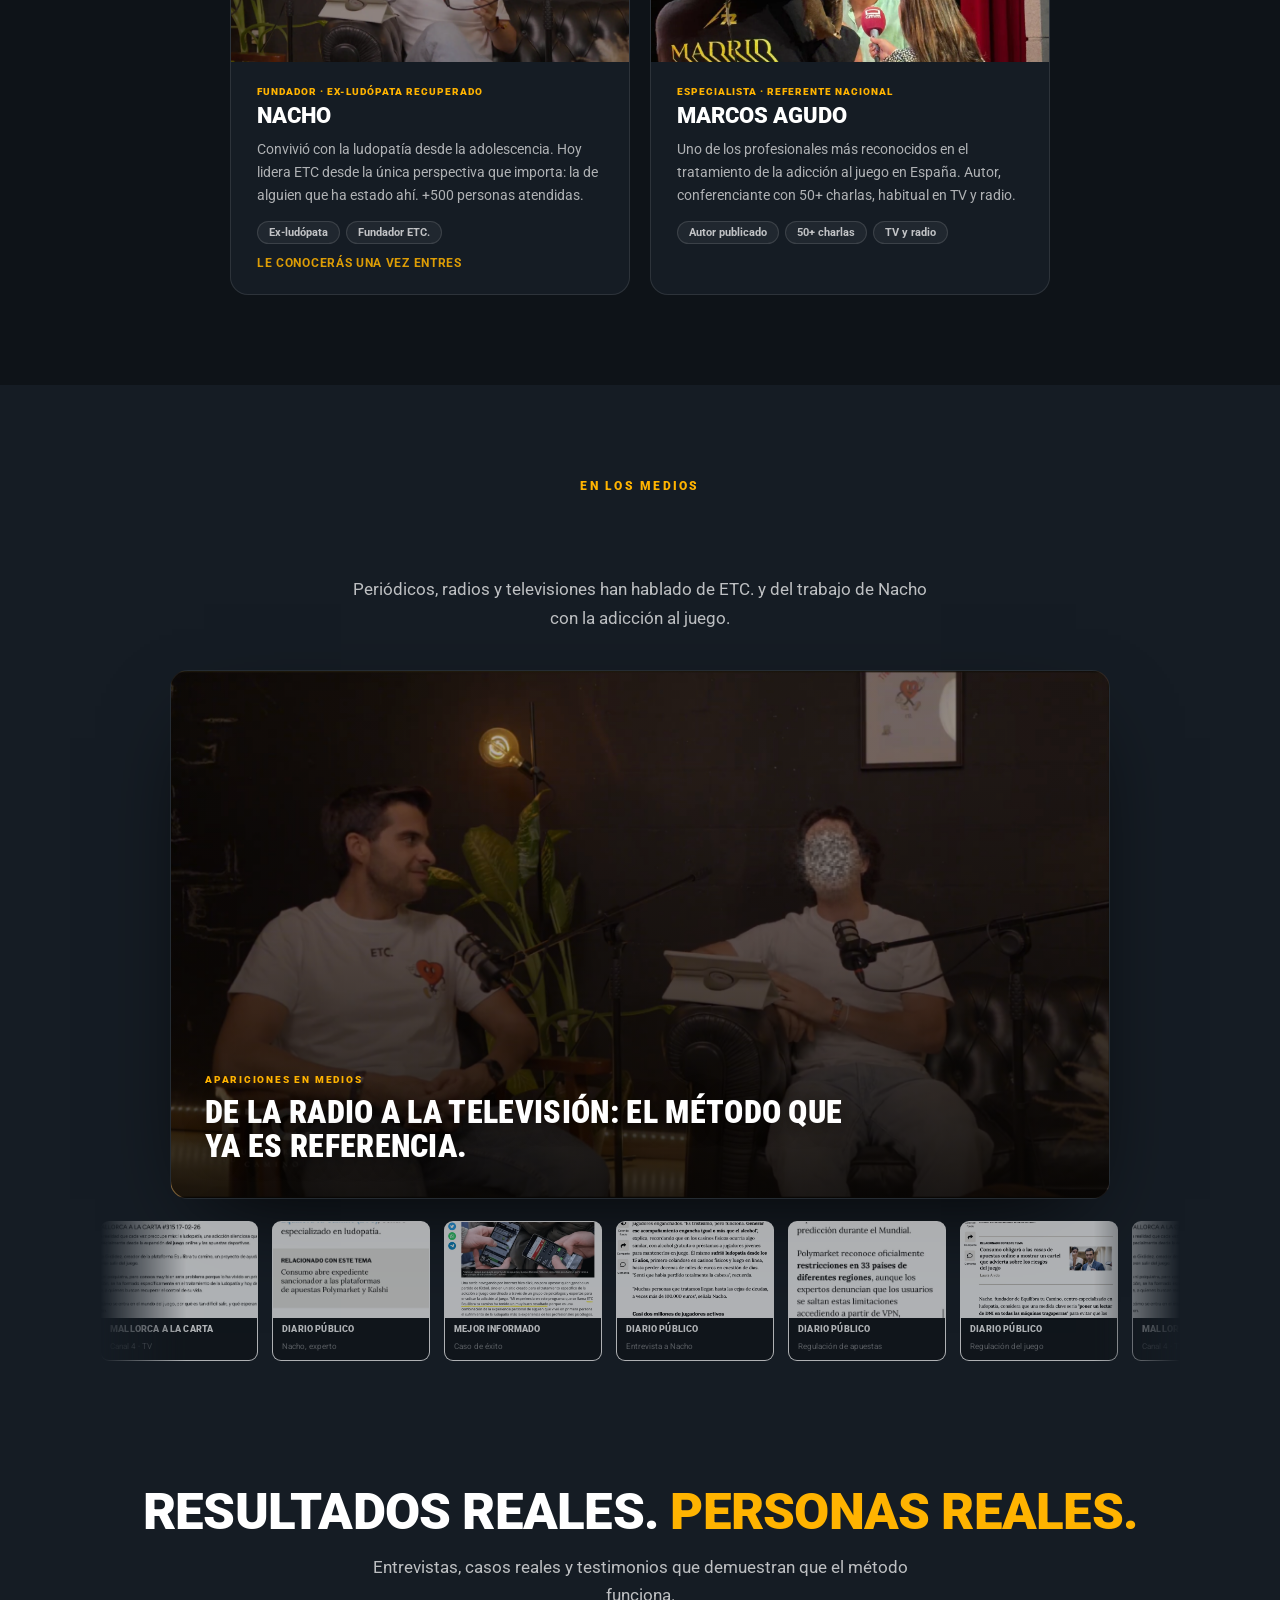
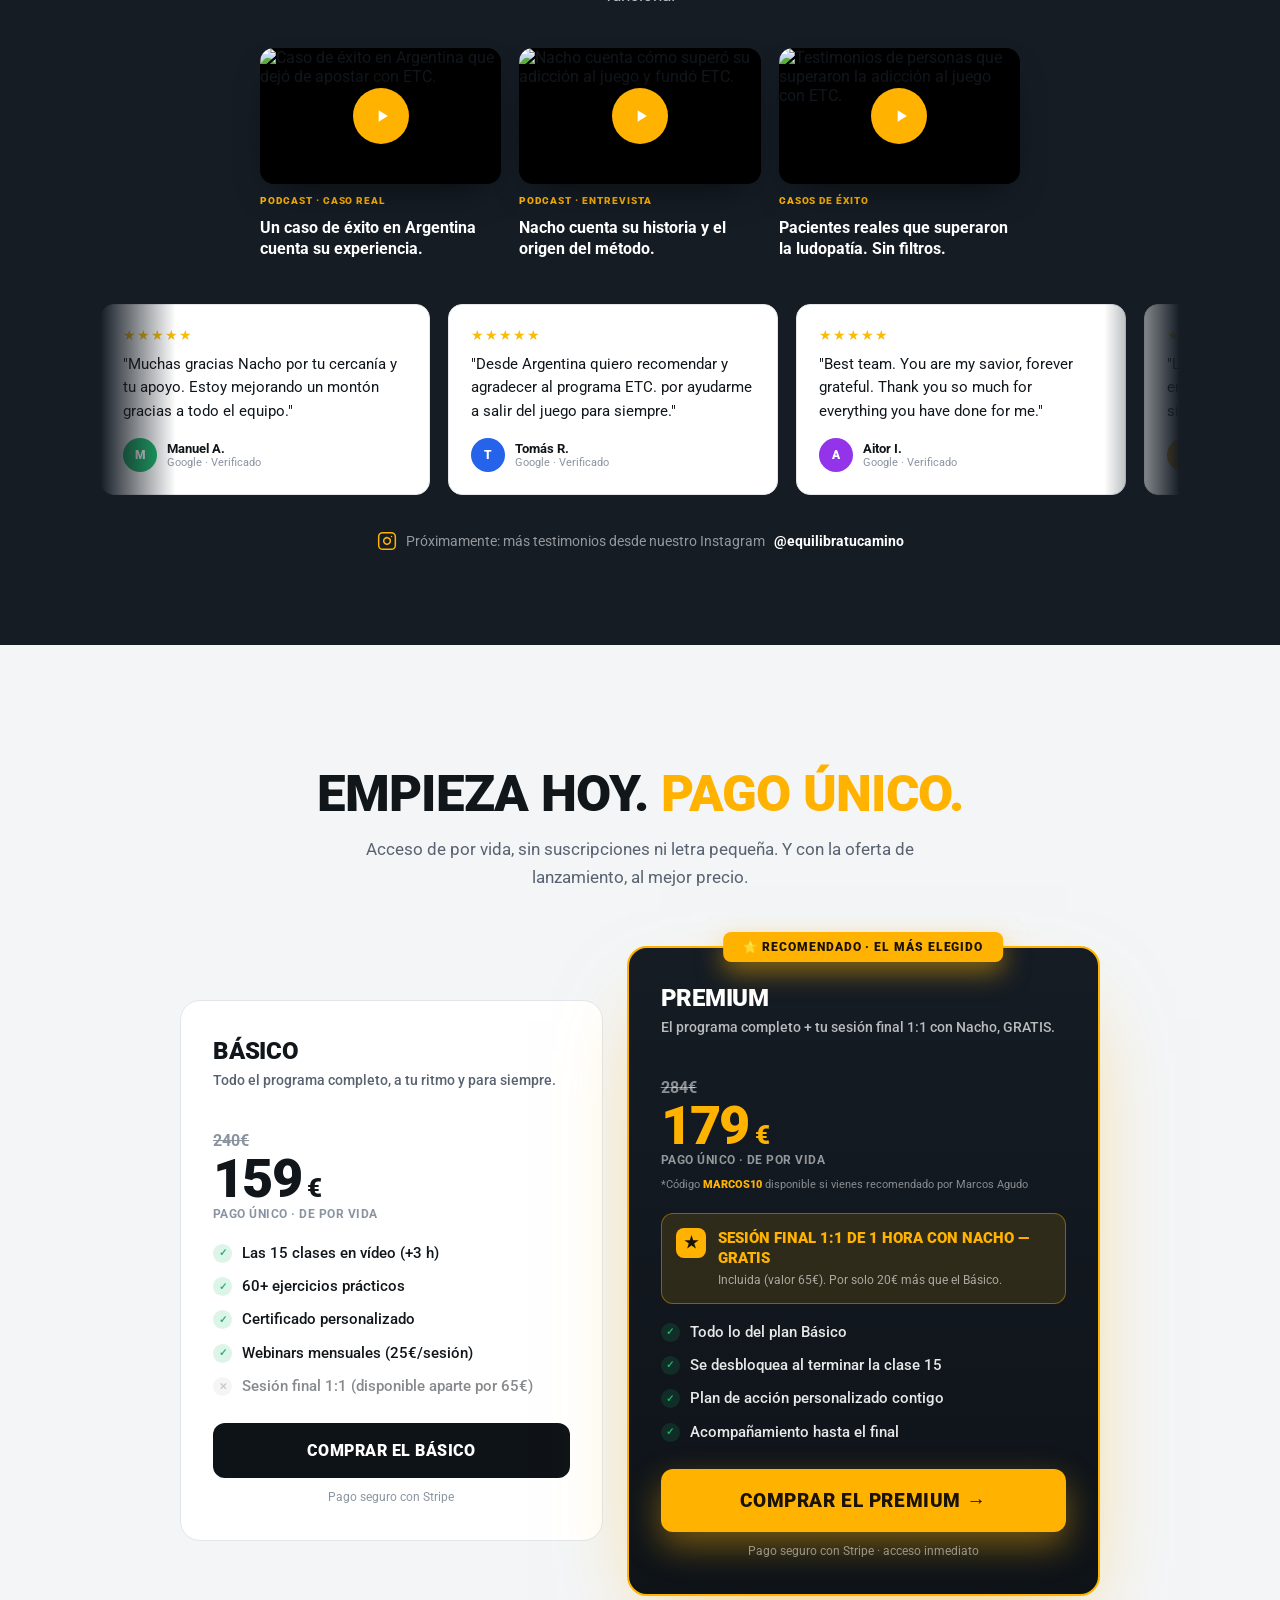
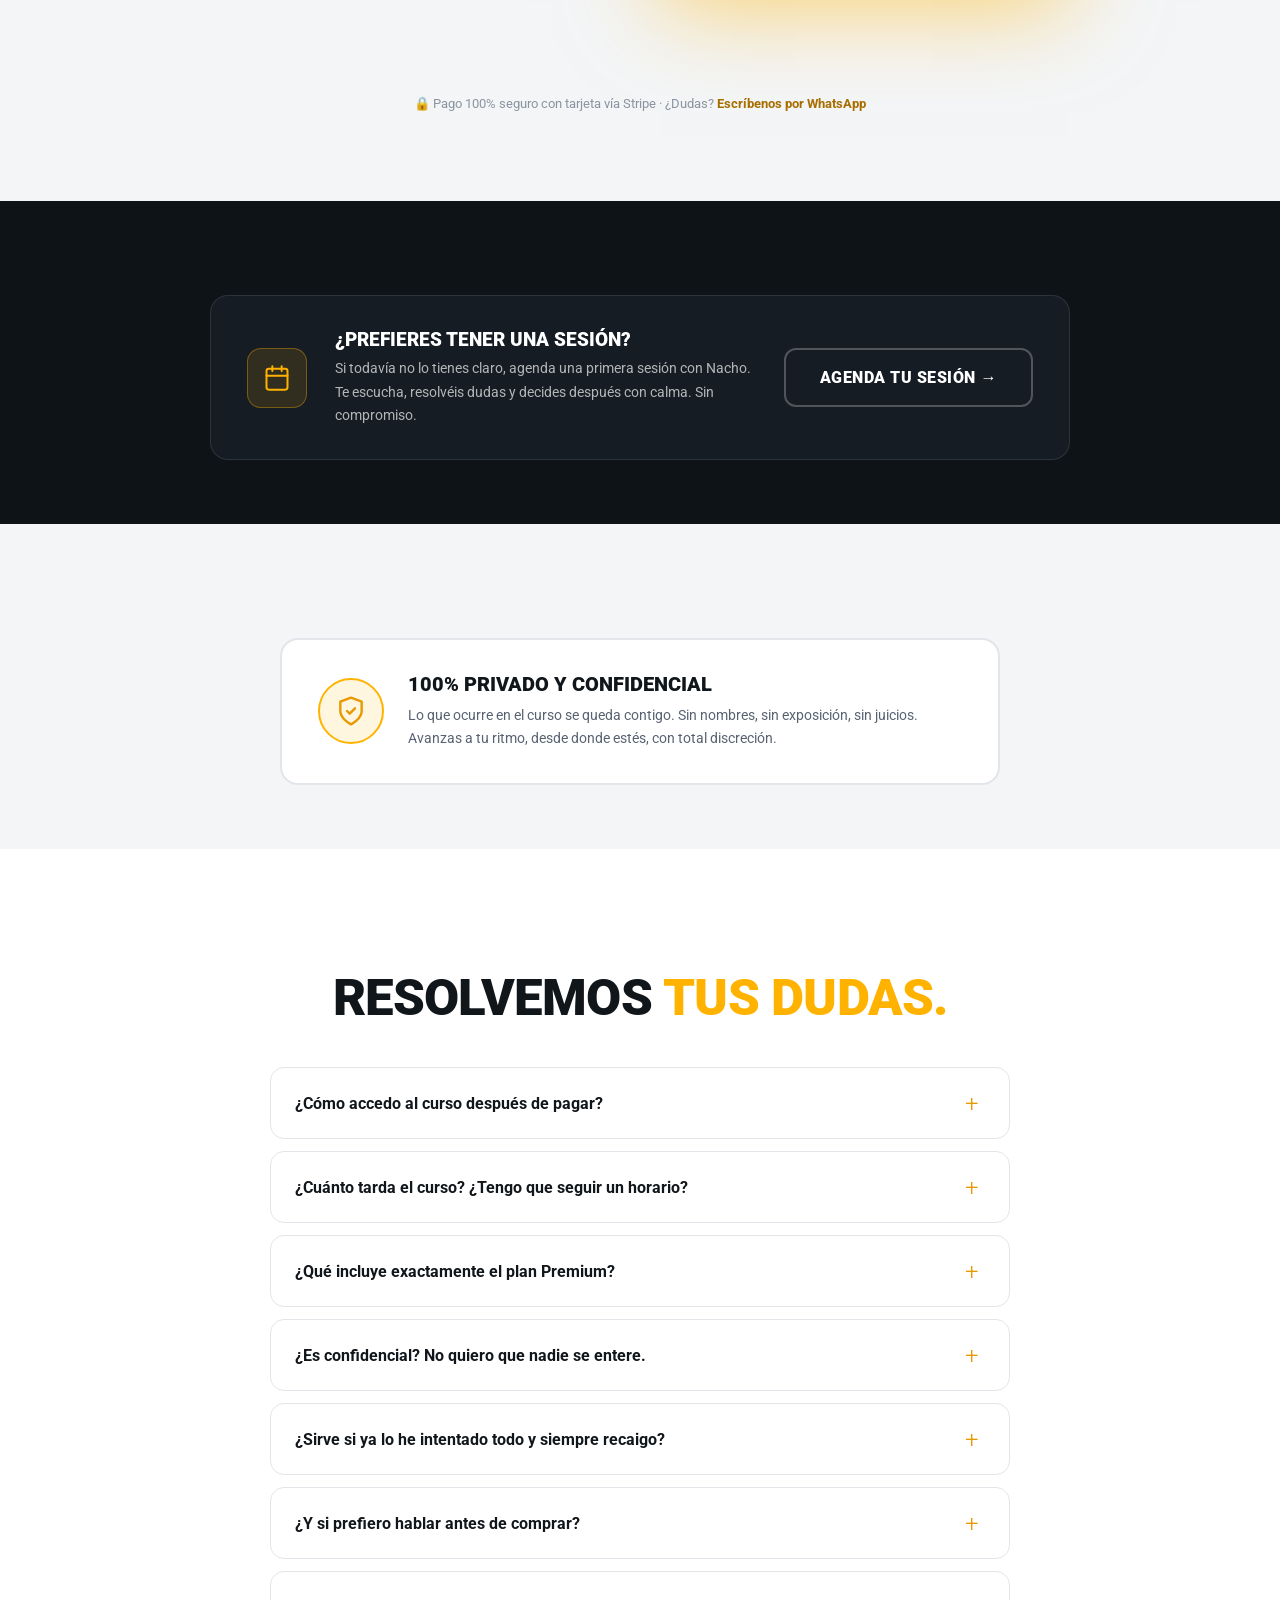
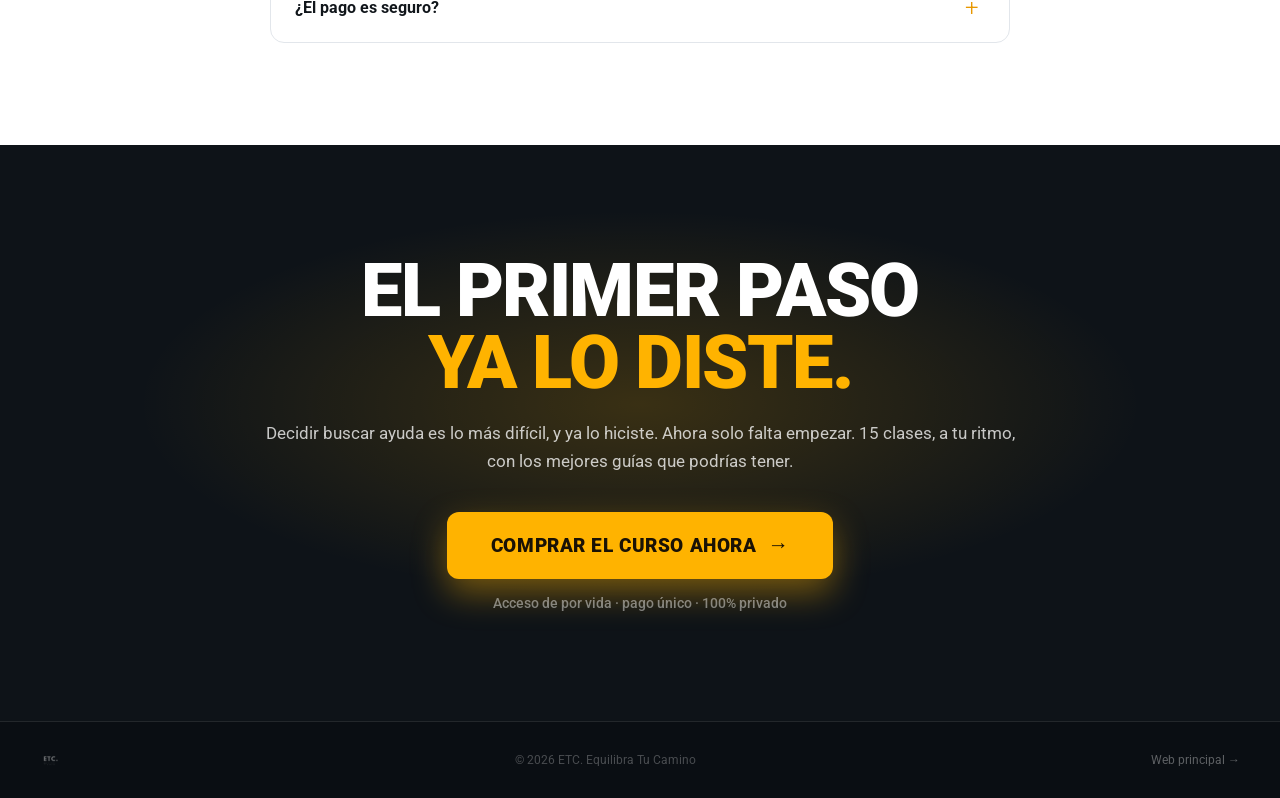
==== commit 2bd63fac: "index: heartbeat + glow animation on discount banners Pulse animation (1.8s loop): subtle scale + ex" ====
--- a/index.html
+++ b/index.html
@@ -500,13 +500,28 @@
     @media(prefers-reduced-motion:reduce){.reveal{opacity:1;transform:none;transition:none;}}
 
     /* ── Cartelito código descuento ── */
+    @keyframes descuentoPulse{
+      0%,100%{
+        transform:scale(1);
+        box-shadow:3px 3px 0 #c47f00,
+          0 0 0 0 rgba(255,179,0,.7),
+          0 0 18px 2px rgba(255,179,0,.25);
+      }
+      50%{
+        transform:scale(1.035);
+        box-shadow:3px 3px 0 #c47f00,
+          0 0 0 8px rgba(255,179,0,0),
+          0 0 32px 8px rgba(255,179,0,.55);
+      }
+    }
     .descuento-wrap{padding:20px 24px;text-align:center;}
     .descuento-banner{
       display:inline-flex;align-items:center;gap:10px;
       background:#FFB300;
       padding:12px 22px 14px;
       border-radius:6px;
-      box-shadow:3px 3px 0 #c47f00;
+      animation:descuentoPulse 1.8s ease-in-out infinite;
+      cursor:default;
     }
     .descuento-icon{font-size:1.2rem;line-height:1;flex-shrink:0;}
     .descuento-txt{
